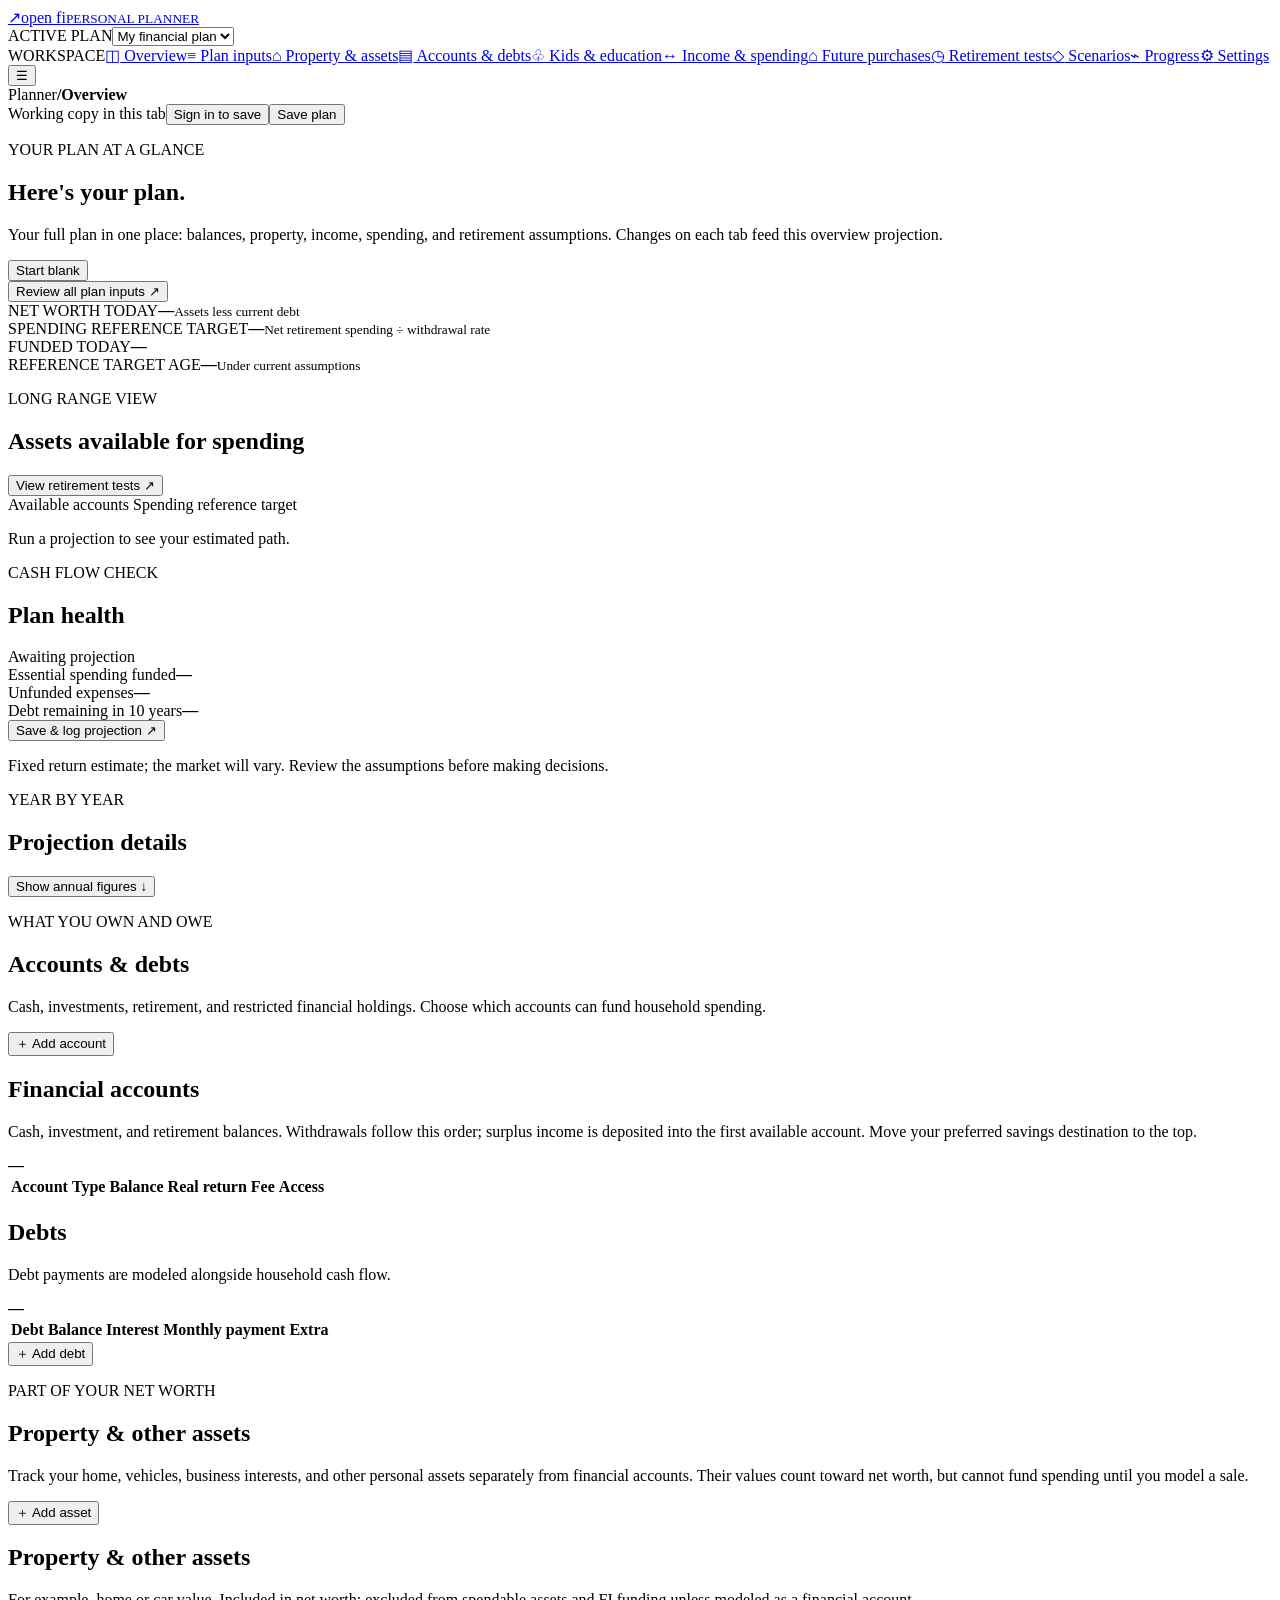
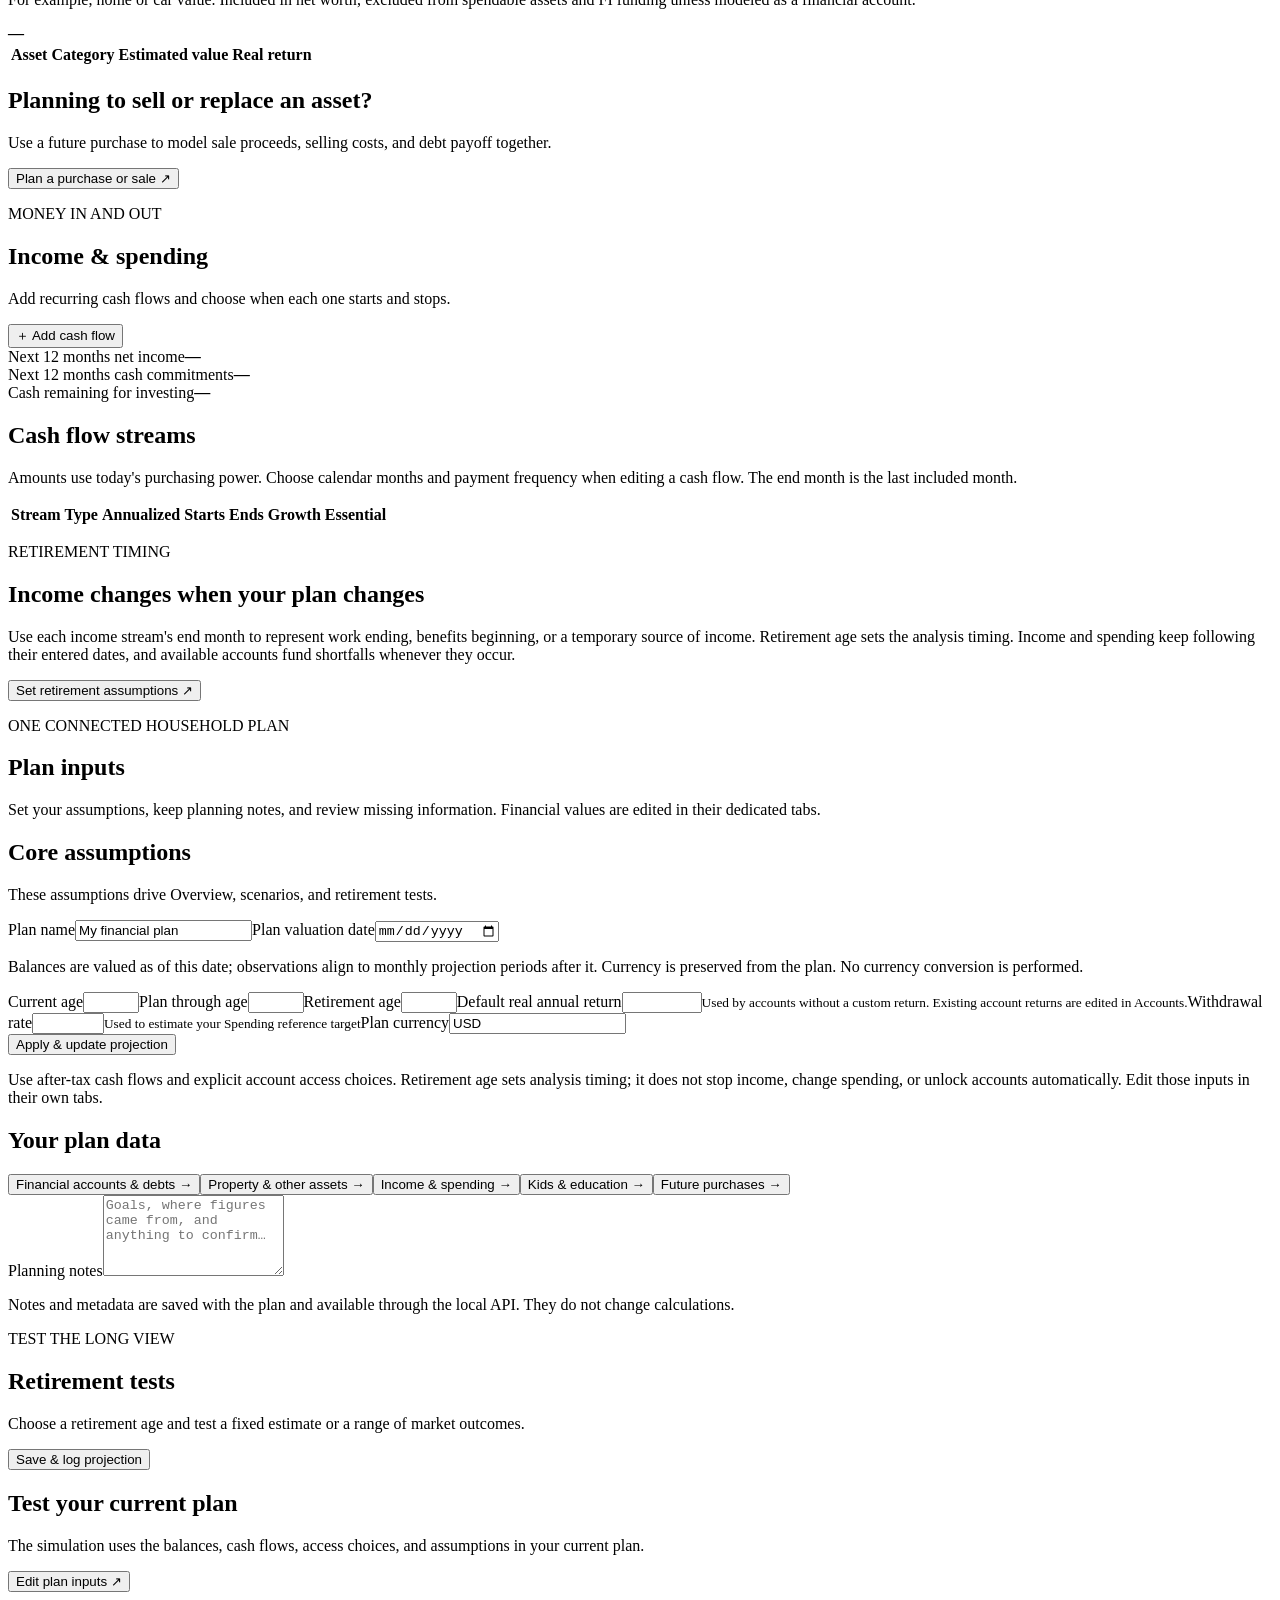
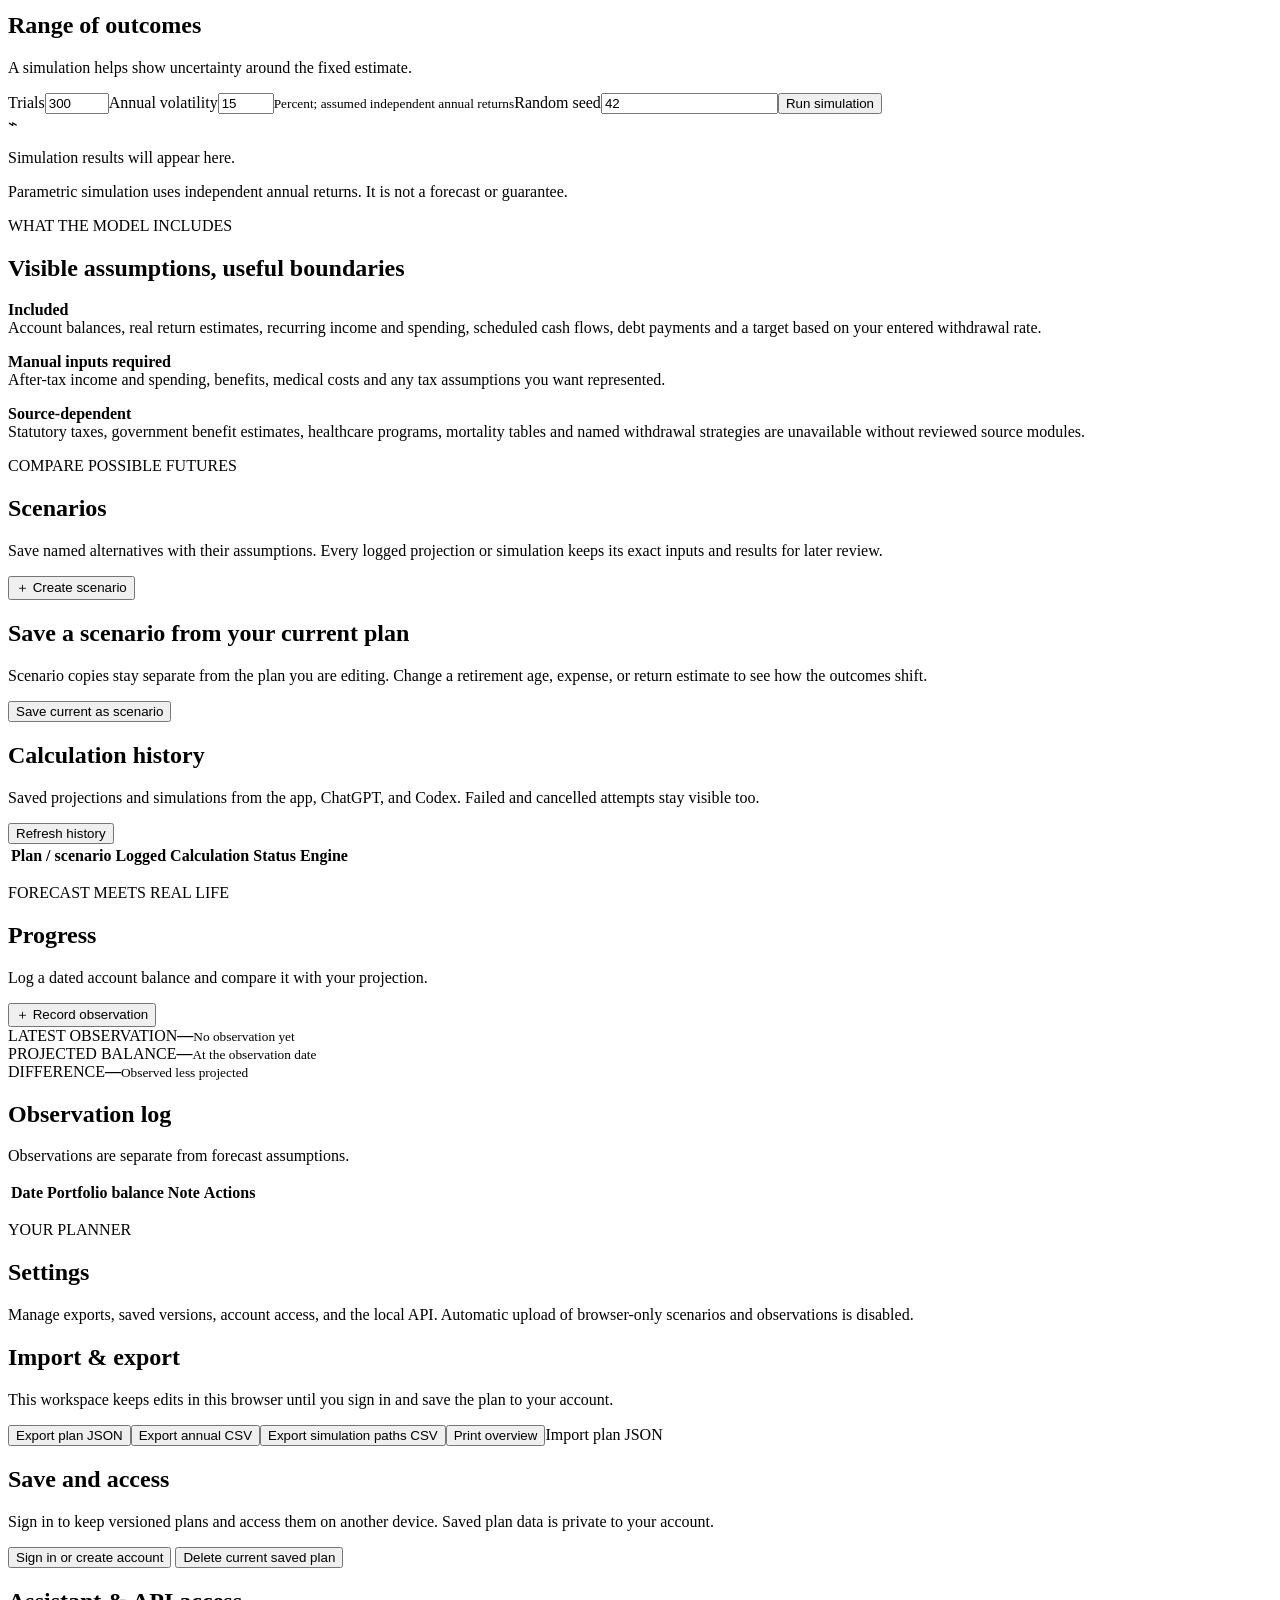
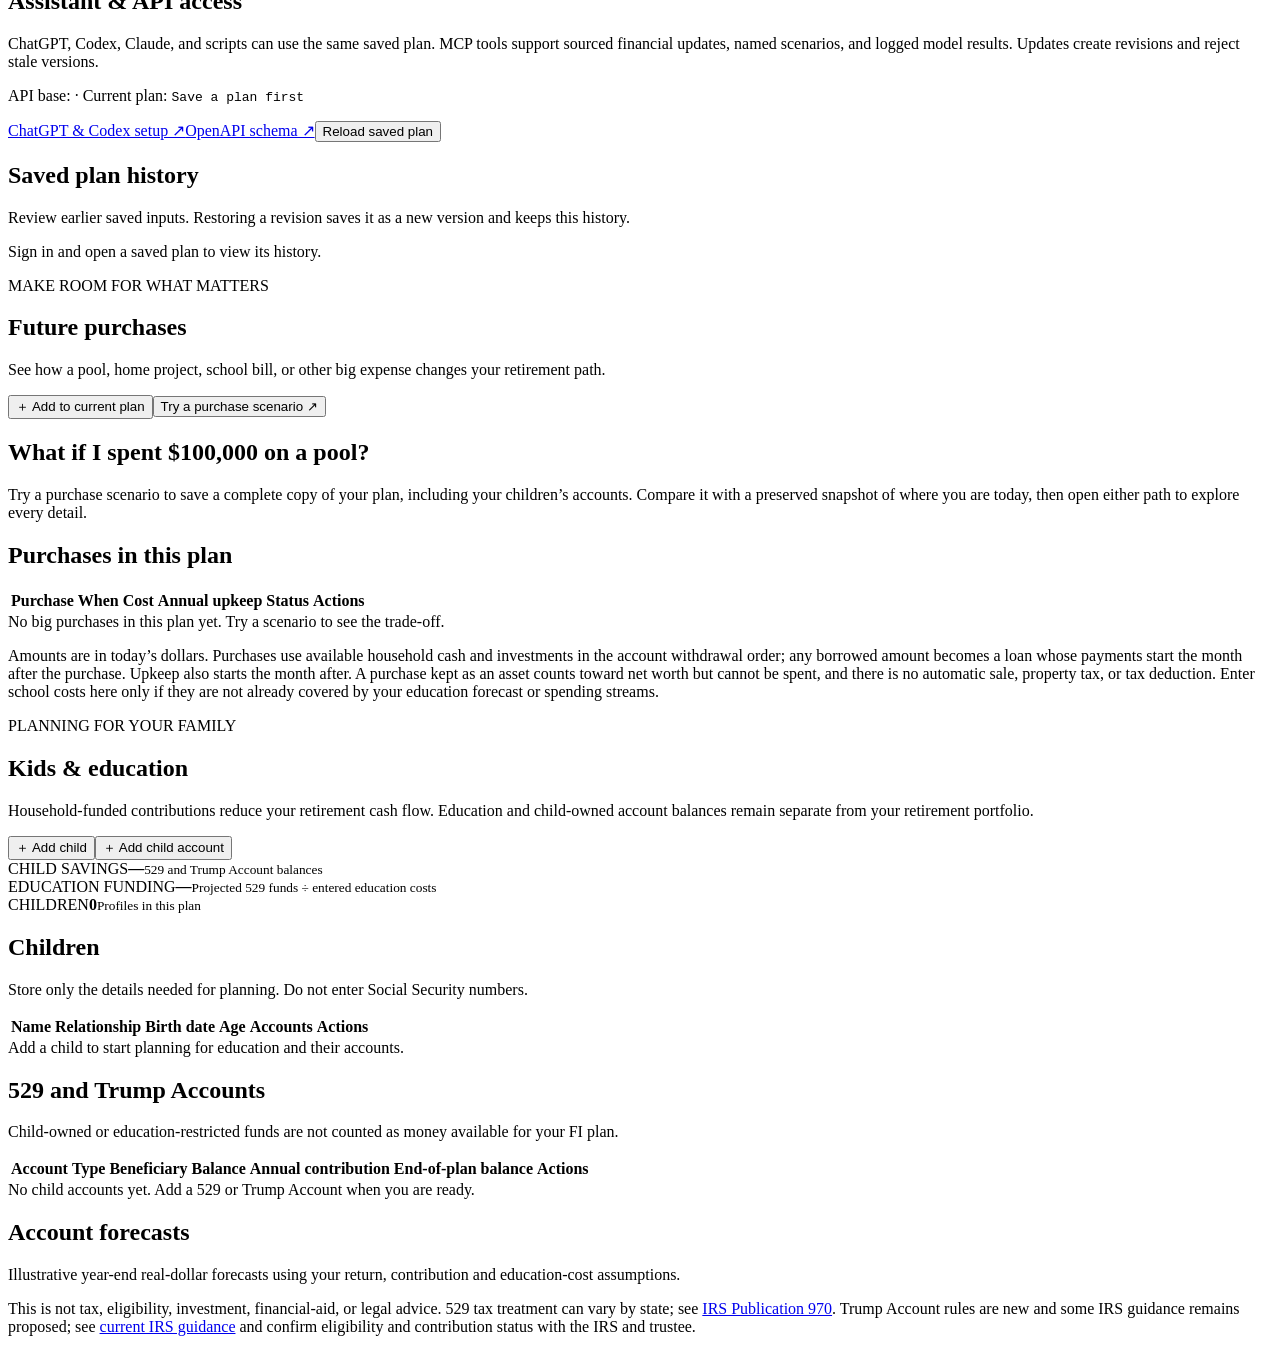
==== web/index.html @ 8365efab "Merge pull request #7 from joekleinsorge/port/web-modules Split the minified app.js into readable to" ====
<!doctype html>
<html lang="en"><head><meta charset="utf-8"><meta name="viewport" content="width=device-width,initial-scale=1"><meta name="theme-color" content="#f4f5f1"><title>Open FI · Planner</title><link rel="stylesheet" href="/style.css"><script src="/plan-inputs.js" defer></script><script src="/runs.js" defer></script><script src="/core.js" defer></script><script src="/overview.js" defer></script><script src="/records.js" defer></script><script src="/assumptions.js" defer></script><script src="/projection.js" defer></script><script src="/scenarios.js" defer></script><script src="/observations.js" defer></script><script src="/session.js" defer></script><script src="/main.js" defer></script><script src="/children.js" defer></script><script src="/purchases.js" defer></script><script src="/planning.js" defer></script><script src="/completion.js" defer></script></head>
<body>
<aside class="sidebar" id="sidebar"><a class="brand" href="#overview"><span class="brand-mark">↗</span><span>open fi<small>PERSONAL PLANNER</small></span></a><div class="plan-switch"><span>ACTIVE PLAN</span><select id="saved-plans" aria-label="Saved plans"><option value="">My financial plan</option></select></div><nav aria-label="Planner sections"><span class="nav-label">WORKSPACE</span><a class="nav-item active" href="#overview" data-view="overview"><span>◫</span> Overview</a><a class="nav-item" href="#inputs" data-view="inputs"><span>≡</span> Plan inputs</a><a class="nav-item" href="#assets" data-view="assets"><span>⌂</span> Property &amp; assets</a><a class="nav-item" href="#accounts" data-view="accounts"><span>▤</span> Accounts &amp; debts</a><a class="nav-item" href="#children" data-view="children"><span>♧</span> Kids &amp; education</a><a class="nav-item" href="#cashflow" data-view="cashflow"><span>↔</span> Income &amp; spending</a><a class="nav-item" href="#purchases" data-view="purchases"><span>⌂</span> Future purchases</a><a class="nav-item" href="#retirement" data-view="retirement"><span>◷</span> Retirement tests</a><a class="nav-item" href="#scenarios" data-view="scenarios"><span>◇</span> Scenarios</a><a class="nav-item" href="#progress" data-view="progress"><span>⌁</span> Progress</a><a class="nav-item" href="#settings" data-view="settings"><span>⚙</span> Settings</a></nav></aside>
<div class="app-shell"><header class="topbar"><button class="menu-button" id="menu-toggle" aria-label="Open navigation">☰</button><div class="crumb"><span>Planner</span><b>/</b><strong id="view-title">Overview</strong></div><div class="top-actions"><span class="save-state" id="save-state">Working copy in this tab</span><button class="button secondary" id="account-button">Sign in to save</button><button class="button primary" id="save-plan">Save plan</button></div></header>
<main><div id="notice" class="notice" role="status" aria-live="polite" hidden></div>
<section class="view active" id="view-overview"><div class="page-head"><div><p class="eyebrow">YOUR PLAN AT A GLANCE</p><h1 id="greeting">Here's your plan.</h1><p class="lede">Your full plan in one place: balances, property, income, spending, and retirement assumptions. Changes on each tab feed this overview projection.</p></div><button class="button secondary" id="blank-plan">Start blank</button></div><div class="plan-overview-links"><button class="button secondary" data-jump="inputs">Review all plan inputs ↗</button><span id="input-review-count"></span></div><div class="kpi-grid"><article class="kpi"><span>NET WORTH TODAY</span><strong id="net-worth">—</strong><small id="net-worth-note">Assets less current debt</small></article><article class="kpi"><span>SPENDING REFERENCE TARGET</span><strong id="fi-target">—</strong><small>Net retirement spending ÷ withdrawal rate</small></article><article class="kpi"><span>FUNDED TODAY</span><strong id="funded-progress">—</strong><div class="progress-track" role="progressbar" aria-label="Progress toward Spending reference target using accounts available for spending" aria-valuemin="0" aria-valuemax="100" aria-valuenow="0"><i id="funded-bar"></i></div></article><article class="kpi accent"><span>REFERENCE TARGET AGE</span><strong id="fi-age">—</strong><small id="fi-age-note">Under current assumptions</small></article></div><div class="content-grid"><article class="panel projection-panel"><div class="panel-head"><div><p class="eyebrow">LONG RANGE VIEW</p><h2>Assets available for spending</h2></div><button class="link-button" data-jump="retirement">View retirement tests ↗</button></div><div id="chart" class="chart" role="img" aria-label="Available financial assets and financial independence target"></div><div class="legend"><span><i></i> Available accounts</span><span><i class="dash"></i> Spending reference target</span></div><p class="small-note" id="projection-note">Run a projection to see your estimated path.</p></article><article class="panel health-panel"><div class="panel-head"><div><p class="eyebrow">CASH FLOW CHECK</p><h2>Plan health</h2></div><span class="status-pill" id="health-status">Awaiting projection</span></div><div class="health-line"><span>Essential spending funded</span><strong id="essential-health">—</strong></div><div class="health-line"><span>Unfunded expenses</span><strong id="unfunded-health">—</strong></div><div class="health-line"><span>Debt remaining in 10 years</span><strong id="debt-health">—</strong></div><button class="button primary full" id="run-projection">Save &amp; log projection <span>↗</span></button><p class="small-note">Fixed return estimate; the market will vary. Review the assumptions before making decisions.</p></article></div><article class="panel annual-panel"><div class="panel-head"><div><p class="eyebrow">YEAR BY YEAR</p><h2>Projection details</h2></div><button class="link-button" id="table-toggle" aria-expanded="false">Show annual figures ↓</button></div><div class="table-scroll" id="annual-wrap" hidden><table><thead><tr><th>Year</th><th>Age</th><th>Available assets</th><th>Net worth</th><th>Debt</th><th>Purchases</th><th>Kids’ funding</th><th>Unfunded</th></tr></thead><tbody id="annual-table"></tbody></table></div></article></section>
<section class="view" id="view-accounts"><div class="page-head"><div><p class="eyebrow">WHAT YOU OWN AND OWE</p><h1>Accounts &amp; debts</h1><p class="lede">Cash, investments, retirement, and restricted financial holdings. Choose which accounts can fund household spending.</p></div><button class="button primary" data-add="account">＋ Add account</button></div><article class="panel"><div class="panel-head"><div><h2>Financial accounts</h2><p class="small-note">Cash, investment, and retirement balances. Withdrawals follow this order; surplus income is deposited into the first available account. Move your preferred savings destination to the top.</p></div><strong class="section-total" id="accounts-total">—</strong></div><div class="table-scroll"><table><thead><tr><th>Account</th><th>Type</th><th>Balance</th><th>Real return</th><th>Fee</th><th>Access</th><th></th></tr></thead><tbody id="accounts-table"></tbody></table><div class="empty-state" id="accounts-empty" hidden>No accounts yet. Add an account to build your projection.</div></div></article><article class="panel"><div class="panel-head"><div><h2>Debts</h2><p class="small-note">Debt payments are modeled alongside household cash flow.</p></div><strong class="section-total" id="debts-total">—</strong></div><div class="table-scroll"><table><thead><tr><th>Debt</th><th>Balance</th><th>Interest</th><th>Monthly payment</th><th>Extra</th><th></th></tr></thead><tbody id="debts-table"></tbody></table><div class="empty-state" id="debts-empty" hidden>No debts recorded.</div></div><button class="button secondary" data-add="debt">＋ Add debt</button></article></section><section class="view" id="view-assets"><div class="page-head"><div><p class="eyebrow">PART OF YOUR NET WORTH</p><h1>Property &amp; other assets</h1><p class="lede">Track your home, vehicles, business interests, and other personal assets separately from financial accounts. Their values count toward net worth, but cannot fund spending until you model a sale.</p></div><button class="button primary" data-add="asset">＋ Add asset</button></div><article class="panel"><div class="panel-head"><div><h2>Property &amp; other assets</h2><p class="small-note">For example, home or car value. Included in net worth; excluded from spendable assets and FI funding unless modeled as a financial account.</p></div><strong class="section-total" id="assets-total">—</strong></div><div class="table-scroll"><table><thead><tr><th>Asset</th><th>Category</th><th>Estimated value</th><th>Real return</th><th></th></tr></thead><tbody id="assets-table"></tbody></table><div class="empty-state" id="assets-empty" hidden>No property or other assets recorded.</div></div></article><article class="panel callout"><div><h2>Planning to sell or replace an asset?</h2><p>Use a future purchase to model sale proceeds, selling costs, and debt payoff together.</p></div><button class="button secondary" data-jump="purchases">Plan a purchase or sale ↗</button></article></section>
<section class="view" id="view-cashflow"><div class="page-head"><div><p class="eyebrow">MONEY IN AND OUT</p><h1>Income &amp; spending</h1><p class="lede">Add recurring cash flows and choose when each one starts and stops.</p></div><button class="button primary" data-add="stream">＋ Add cash flow</button></div><div class="summary-strip"><div><span>Next 12 months net income</span><strong id="income-total">—</strong></div><div><span>Next 12 months cash commitments</span><strong id="spending-total">—</strong></div><div><span>Cash remaining for investing</span><strong id="surplus-total">—</strong></div></div><article class="panel"><div class="panel-head"><div><h2>Cash flow streams</h2><p class="small-note">Amounts use today's purchasing power. Choose calendar months and payment frequency when editing a cash flow. The end month is the last included month.</p></div></div><div class="table-scroll"><table><thead><tr><th>Stream</th><th>Type</th><th>Annualized</th><th>Starts</th><th>Ends</th><th>Growth</th><th>Essential</th><th></th></tr></thead><tbody id="streams-table"></tbody></table><div class="empty-state" id="streams-empty" hidden>No cash flows yet. Add income and expenses.</div></div></article><article class="panel callout"><div><p class="eyebrow">RETIREMENT TIMING</p><h2>Income changes when your plan changes</h2><p>Use each income stream's end month to represent work ending, benefits beginning, or a temporary source of income. Retirement age sets the analysis timing. Income and spending keep following their entered dates, and available accounts fund shortfalls whenever they occur.</p></div><button class="button secondary" data-jump="inputs">Set retirement assumptions ↗</button></article></section>
<section class="view" id="view-inputs"><div class="page-head"><div><p class="eyebrow">ONE CONNECTED HOUSEHOLD PLAN</p><h1>Plan inputs</h1><p class="lede">Set your assumptions, keep planning notes, and review missing information. Financial values are edited in their dedicated tabs.</p></div></div><div class="content-grid"><article class="panel"><div class="panel-head"><div><h2>Core assumptions</h2><p class="small-note">These assumptions drive Overview, scenarios, and retirement tests.</p></div></div><label class="wide-label">Plan name<input id="plan-name" maxlength="120" value="My financial plan"></label><label class="wide-label">Plan valuation date<input id="valuation-date" type="date" required></label><p class="small-note">Balances are valued as of this date; observations align to monthly projection periods after it. Currency is preserved from the plan. No currency conversion is performed.</p><form id="assumptions-form" class="form-grid"><label>Current age<input name="age" type="number" min="0" max="150" required></label><label>Plan through age<input name="end_age" type="number" min="1" max="300" required></label><label>Retirement age<input name="retirement_age" type="number" min="0" max="300" required></label><label>Default real annual return<input name="return_rate" type="number" step="0.1" min="-99" max="1000" required><small>Used by accounts without a custom return. Existing account returns are edited in Accounts.</small></label><label>Withdrawal rate<input name="withdrawal_rate" type="number" step="0.1" min="0.1" max="100" required><small>Used to estimate your Spending reference target</small></label><label>Plan currency<input id="currency-display" type="text" value="USD" readonly aria-label="Plan currency"></label><div class="form-actions"><button class="button secondary" type="submit">Apply &amp; update projection</button></div></form><p class="method-note">Use after-tax cash flows and explicit account access choices. Retirement age sets analysis timing; it does not stop income, change spending, or unlock accounts automatically. Edit those inputs in their own tabs.</p></article><article class="panel"><h2>Your plan data</h2><div class="input-links"><button data-jump="accounts">Financial accounts &amp; debts <span>→</span></button><button data-jump="assets">Property &amp; other assets <span>→</span></button><button data-jump="cashflow">Income &amp; spending <span>→</span></button><button data-jump="children">Kids &amp; education <span>→</span></button><button data-jump="purchases">Future purchases <span>→</span></button></div><label class="wide-label">Planning notes<textarea id="plan-notes" rows="5" maxlength="10000" placeholder="Goals, where figures came from, and anything to confirm…"></textarea></label><p class="small-note">Notes and metadata are saved with the plan and available through the local API. They do not change calculations.</p></article></div><article class="panel" id="input-review-panel" hidden><div class="panel-head"><div><h2>Information to review</h2><p class="small-note">Record what is known and what still needs confirming. Documenting an answer does not automatically change a modeled value; edit the linked input too.</p></div></div><div id="input-review-list"></div><details id="import-cautions"><summary>How the imported figures were modeled</summary><ul id="import-cautions-list"></ul></details></article></section>
<section class="view" id="view-retirement"><div class="page-head"><div><p class="eyebrow">TEST THE LONG VIEW</p><h1>Retirement tests</h1><p class="lede">Choose a retirement age and test a fixed estimate or a range of market outcomes.</p></div><button class="button primary" id="run-retirement">Save &amp; log projection</button></div><div class="content-grid retirement-grid"><article class="panel callout"><div><h2>Test your current plan</h2><p>The simulation uses the balances, cash flows, access choices, and assumptions in your current plan.</p><button class="button secondary" data-jump="inputs">Edit plan inputs ↗</button></div></article><article class="panel"><div class="panel-head"><div><h2>Range of outcomes</h2><p class="small-note">A simulation helps show uncertainty around the fixed estimate.</p></div></div><div class="form-grid sim-form"><label>Trials<input id="trials" type="number" min="1" max="2000" value="300"></label><label>Annual volatility<input id="volatility" type="number" min="0" max="100" step="1" value="15"><small>Percent; assumed independent annual returns</small></label><label>Random seed<input id="seed" type="number" value="42"></label><button class="button secondary" id="run-simulation">Run simulation</button></div><div id="simulation-result" class="simulation-result"><span class="quiet-icon">⌁</span><p>Simulation results will appear here.</p></div><p class="method-note">Parametric simulation uses independent annual returns. It is not a forecast or guarantee.</p></article></div><article class="panel"><div class="panel-head"><div><p class="eyebrow">WHAT THE MODEL INCLUDES</p><h2>Visible assumptions, useful boundaries</h2></div></div><div class="boundary-grid"><p><strong>Included</strong><br>Account balances, real return estimates, recurring income and spending, scheduled cash flows, debt payments and a target based on your entered withdrawal rate.</p><p><strong>Manual inputs required</strong><br>After-tax income and spending, benefits, medical costs and any tax assumptions you want represented.</p><p><strong>Source-dependent</strong><br>Statutory taxes, government benefit estimates, healthcare programs, mortality tables and named withdrawal strategies are unavailable without reviewed source modules.</p></div></article></section>
<section class="view" id="view-scenarios"><div class="page-head"><div><p class="eyebrow">COMPARE POSSIBLE FUTURES</p><h1>Scenarios</h1><p class="lede">Save named alternatives with their assumptions. Every logged projection or simulation keeps its exact inputs and results for later review.</p></div><button class="button primary" id="new-scenario">＋ Create scenario</button></div><div class="scenario-grid" id="scenario-list"></div><article class="panel comparison-panel" id="comparison-panel" hidden><div class="panel-head"><div><p class="eyebrow">SIDE BY SIDE</p><h2>Scenario comparison</h2></div><button class="link-button" id="clear-comparison">Clear comparison</button></div><div class="comparison-chart" id="comparison-chart"></div><div class="comparison-cards" id="comparison-cards"></div></article><article class="panel callout"><div><h2>Save a scenario from your current plan</h2><p>Scenario copies stay separate from the plan you are editing. Change a retirement age, expense, or return estimate to see how the outcomes shift.</p></div><button class="button secondary" id="save-scenario">Save current as scenario</button></article><article class="panel"><div class="panel-head"><div><h2>Calculation history</h2><p class="small-note">Saved projections and simulations from the app, ChatGPT, and Codex. Failed and cancelled attempts stay visible too.</p></div><button class="button secondary" id="refresh-runs">Refresh history</button></div><div class="table-scroll"><table><thead><tr><th>Plan / scenario</th><th>Logged</th><th>Calculation</th><th>Status</th><th>Engine</th><th></th></tr></thead><tbody id="runs-table"></tbody></table><div class="empty-state" id="runs-empty"></div></div><button class="button secondary" id="older-runs" hidden>Load older runs</button></article><article class="panel" id="run-detail" hidden></article></section>
<section class="view" id="view-progress"><div class="page-head"><div><p class="eyebrow">FORECAST MEETS REAL LIFE</p><h1>Progress</h1><p class="lede">Log a dated account balance and compare it with your projection.</p></div><button class="button primary" id="add-observation">＋ Record observation</button></div><div class="kpi-grid progress-kpis"><article class="kpi"><span>LATEST OBSERVATION</span><strong id="latest-balance">—</strong><small id="latest-date">No observation yet</small></article><article class="kpi"><span>PROJECTED BALANCE</span><strong id="observed-projection">—</strong><small>At the observation date</small></article><article class="kpi"><span>DIFFERENCE</span><strong id="observed-difference">—</strong><small>Observed less projected</small></article></div><article class="panel"><div class="panel-head"><div><h2>Observation log</h2><p class="small-note">Observations are separate from forecast assumptions.</p></div></div><div class="table-scroll"><table><thead><tr><th>Date</th><th>Portfolio balance</th><th>Note</th><th>Actions</th></tr></thead><tbody id="observations-table"></tbody></table><div class="empty-state" id="observations-empty" hidden>Record a balance to begin tracking progress.</div></div></article></section>
<section class="view" id="view-settings"><div class="page-head"><div><p class="eyebrow">YOUR PLANNER</p><h1>Settings</h1><p class="lede">Manage exports, saved versions, account access, and the local API. Automatic upload of browser-only scenarios and observations is disabled.</p></div></div><div class="settings-grid"><article class="panel"><h2>Import &amp; export</h2><p class="small-note">This workspace keeps edits in this browser until you sign in and save the plan to your account.</p><div class="button-row export-actions"><button class="button secondary" id="export-json">Export plan JSON</button><button class="button secondary" id="export-annual">Export annual CSV</button><button class="button secondary" id="export-simulation">Export simulation paths CSV</button><button class="button secondary" id="print-overview">Print overview</button><label class="button secondary file-button">Import plan JSON<input id="import-json" type="file" accept="application/json,.json" hidden></label></div></article><article class="panel"><h2>Save and access</h2><p class="small-note">Sign in to keep versioned plans and access them on another device. Saved plan data is private to your account.</p><button class="button primary" id="settings-auth">Sign in or create account</button> <button class="button secondary danger-text" id="delete-plan">Delete current saved plan</button><div class="saved-plans-list" id="saved-plan-list"></div></article></div><article class="panel api-panel"><h2>Assistant &amp; API access</h2><p class="small-note">ChatGPT, Codex, Claude, and scripts can use the same saved plan. MCP tools support sourced financial updates, named scenarios, and logged model results. Updates create revisions and reject stale versions.</p><p class="small-note">API base: <code id="api-base"></code> · Current plan: <code id="api-plan-id">Save a plan first</code></p><p class="small-note" id="api-sync-state"></p><div class="button-row"><a class="button secondary" href="/assistant-guide.html" target="_blank" rel="noopener">ChatGPT &amp; Codex setup ↗</a><a class="button secondary" href="/openapi.json" target="_blank" rel="noopener">OpenAPI schema ↗</a><button class="button secondary" id="reload-plan">Reload saved plan</button></div></article><article class="panel revision-panel"><div class="panel-head"><div><h2>Saved plan history</h2><p class="small-note">Review earlier saved inputs. Restoring a revision saves it as a new version and keeps this history.</p></div></div><div class="revision-list" id="revision-list"><p class="small-note">Sign in and open a saved plan to view its history.</p></div></article></section>
<section class="view" id="view-purchases"><div class="page-head"><div><p class="eyebrow">MAKE ROOM FOR WHAT MATTERS</p><h1>Future purchases</h1><p class="lede">See how a pool, home project, school bill, or other big expense changes your retirement path.</p></div><div class="button-row"><button class="button secondary" id="add-purchase">＋ Add to current plan</button><button class="button primary" id="fork-purchase">Try a purchase scenario ↗</button></div></div><article class="panel callout"><div><h2>What if I spent $100,000 on a pool?</h2><p>Try a purchase scenario to save a complete copy of your plan, including your children’s accounts. Compare it with a preserved snapshot of where you are today, then open either path to explore every detail.</p></div></article><article class="panel"><div class="panel-head"><div><h2>Purchases in this plan</h2><p class="small-note" id="purchase-baseline"></p></div></div><div class="table-scroll"><table><thead><tr><th>Purchase</th><th>When</th><th>Cost</th><th>Annual upkeep</th><th>Status</th><th>Actions</th></tr></thead><tbody id="purchase-table"></tbody></table><div class="empty-state" id="purchase-empty">No big purchases in this plan yet. Try a scenario to see the trade-off.</div></div><p class="method-note">Amounts are in today’s dollars. Purchases use available household cash and investments in the account withdrawal order; any borrowed amount becomes a loan whose payments start the month after the purchase. Upkeep also starts the month after. A purchase kept as an asset counts toward net worth but cannot be spent, and there is no automatic sale, property tax, or tax deduction. Enter school costs here only if they are not already covered by your education forecast or spending streams.</p></article><article class="panel" id="purchase-impact" hidden aria-live="polite"></article></section>
<section class="view" id="view-children"><div class="page-head"><div><p class="eyebrow">PLANNING FOR YOUR FAMILY</p><h1>Kids &amp; education</h1><p class="lede">Household-funded contributions reduce your retirement cash flow. Education and child-owned account balances remain separate from your retirement portfolio.</p></div><div class="button-row"><button class="button secondary" id="add-child">＋ Add child</button><button class="button primary" id="add-child-account">＋ Add child account</button></div></div><div class="kpi-grid child-kpis"><article class="kpi"><span>CHILD SAVINGS</span><strong id="child-total">—</strong><small>529 and Trump Account balances</small></article><article class="kpi"><span>EDUCATION FUNDING</span><strong id="education-funded">—</strong><small>Projected 529 funds ÷ entered education costs</small></article><article class="kpi"><span>CHILDREN</span><strong id="child-count">0</strong><small>Profiles in this plan</small></article></div><article class="panel"><div class="panel-head"><div><h2>Children</h2><p class="small-note">Store only the details needed for planning. Do not enter Social Security numbers.</p></div></div><div class="table-scroll"><table><thead><tr><th>Name</th><th>Relationship</th><th>Birth date</th><th>Age</th><th>Accounts</th><th>Actions</th></tr></thead><tbody id="children-table"></tbody></table><div class="empty-state" id="children-empty">Add a child to start planning for education and their accounts.</div></div></article><article class="panel"><div class="panel-head"><div><h2>529 and Trump Accounts</h2><p class="small-note">Child-owned or education-restricted funds are not counted as money available for your FI plan.</p></div></div><div class="table-scroll"><table><thead><tr><th>Account</th><th>Type</th><th>Beneficiary</th><th>Balance</th><th>Annual contribution</th><th>End-of-plan balance</th><th>Actions</th></tr></thead><tbody id="child-accounts-table"></tbody></table><div class="empty-state" id="child-accounts-empty">No child accounts yet. Add a 529 or Trump Account when you are ready.</div></div></article><article class="panel child-projection-panel"><div class="panel-head"><div><h2>Account forecasts</h2><p class="small-note">Illustrative year-end real-dollar forecasts using your return, contribution and education-cost assumptions.</p></div></div><div id="child-projections"></div><p class="method-note">This is not tax, eligibility, investment, financial-aid, or legal advice. 529 tax treatment can vary by state; see <a href="https://www.irs.gov/publications/p970" target="_blank" rel="noopener noreferrer">IRS Publication 970</a>. Trump Account rules are new and some IRS guidance remains proposed; see <a href="https://www.irs.gov/newsroom/working-families-tax-cuts" target="_blank" rel="noopener noreferrer">current IRS guidance</a> and confirm eligibility and contribution status with the IRS and trustee.</p></article></section>
</main></div>
<dialog id="purchase-dialog"><form id="purchase-form"><div class="dialog-head"><div><p class="eyebrow">EXPLORE A FUTURE CHOICE</p><h2 id="purchase-dialog-title">Try a purchase scenario</h2></div><button type="button" class="icon-button" id="purchase-close" aria-label="Close">×</button></div><div class="form-grid"><label>Purchase name<input id="purchase-name" maxlength="120" placeholder="Pool" required></label><label>Total cost in today’s dollars<input id="purchase-amount" type="number" min="0" step="0.01" placeholder="100000" required></label><label>Purchase month<input id="purchase-month" type="month" required><small id="purchase-timing"></small></label><label>Annual upkeep or recurring cost<input id="purchase-upkeep" type="number" min="0" step="0.01" value="0" required><small>Spread monthly from the month after the purchase.</small></label><label>Upkeep lasts (years)<input id="purchase-upkeep-years" type="number" min="1" max="150" step="1" placeholder="Ongoing"><small>Leave blank for ongoing costs such as pool maintenance; enter 4 for four years of tuition. Only ongoing upkeep raises your Spending reference target.</small></label><label class="check-label"><input id="purchase-enabled" type="checkbox" checked>Include this purchase</label><label id="purchase-scenario-label">Scenario name<input id="purchase-scenario-name" maxlength="100" placeholder="Pool in two years"></label><details class="purchase-advanced" id="purchase-advanced"><summary>Financing, selling a current home, and keeping it as an asset</summary><div class="form-grid"><label>Amount borrowed<input id="purchase-loan" type="number" min="0" step="0.01" value="0"><small>Cash due at purchase is the cost minus this loan.</small></label><label>Loan interest rate (%)<input id="purchase-loan-rate" type="number" min="0" max="100" step="0.01" value="6"></label><label>Loan term (years)<input id="purchase-loan-years" type="number" min="1" max="150" step="1" value="30"></label><label>Sell an existing asset<select id="purchase-sell"><option value="">Nothing</option></select><small>For example, sell your current home when moving. Proceeds arrive in the purchase month.</small></label><label>Selling costs (%)<input id="purchase-sell-cost" type="number" min="0" max="50" step="0.1" value="6"></label><label>Pay off a debt from the sale<select id="purchase-payoff"><option value="">None</option></select><small>Paid from sale proceeds only; any remainder stays on its schedule.</small></label><label class="check-label"><input id="purchase-asset" type="checkbox">Keep its value as an asset (home or property)</label><label>Asset value growth (% a year, after inflation)<input id="purchase-asset-return" type="number" min="-99" max="1000" step="0.1" value="0"><small>Counts toward net worth but is not available for spending.</small></label></div></details></div><div class="purchase-preview muted" id="purchase-preview" aria-live="polite"></div><p class="small-note" id="purchase-mode-note"></p><div class="dialog-actions"><button class="button secondary" type="button" id="purchase-cancel">Cancel</button><button class="button primary" type="submit" id="purchase-submit">Save scenario &amp; compare</button></div></form></dialog>
<dialog id="child-dialog"><form id="child-form" method="dialog"><div class="dialog-head"><div><p class="eyebrow">HOUSEHOLD PROFILE</p><h2 id="child-dialog-title">Add child</h2></div><button type="button" class="icon-button" data-dialog-close="child-dialog" aria-label="Close">×</button></div><div class="form-grid"><label>Name<input id="child-name" maxlength="100" required></label><label>Relationship<select id="child-relationship"><option>Child</option><option>Stepchild</option><option>Ward</option><option>Other dependent</option></select></label><label>Birth date<input id="child-birth-date" type="date" required></label></div><p class="small-note">Birth date is used to estimate age and account timing. No Social Security number is collected or needed here.</p><div class="dialog-actions"><button type="button" class="button secondary" data-dialog-close="child-dialog">Cancel</button><button class="button primary" type="submit">Save child</button></div></form></dialog>
<dialog id="child-account-dialog"><form id="child-account-form" method="dialog"><div class="dialog-head"><div><p class="eyebrow">CHILD SAVINGS</p><h2 id="child-account-dialog-title">Add child account</h2></div><button type="button" class="icon-button" data-dialog-close="child-account-dialog" aria-label="Close">×</button></div><div class="form-grid"><label>Account name<input id="child-account-name" maxlength="100" required></label><label>Type<select id="child-account-type"><option value="529">529 education account</option><option value="trump">Trump Account</option></select></label><label>Child beneficiary<select id="child-account-beneficiary" required></select></label><label>Adult owner / responsible party<input id="child-account-adult" maxlength="100"></label><label class="trump-field" hidden>Employer contributor group label<input id="child-employer-label" maxlength="100"><small>Use the same label for this contributor across all Trump Accounts so the $2,500 cap can be checked.</small></label><label>Current balance<input id="child-account-balance" type="number" min="0" step="0.01" value="0" required></label><label>Assumed real annual return (%)<input id="child-account-return" type="number" min="-99" max="1000" step="0.1" value="4" required></label><label>Annual account fee (%)<input id="child-account-fee" type="number" min="0" max="99" step="0.01" value="0" required><small>Include plan and investment expenses where known.</small></label><label>Annual contribution<input id="child-account-contribution" type="number" min="0" step="0.01" value="0" required></label><label>Contribution funding<select id="child-contribution-source"><option value="household">Household cash flow</option><option value="external">Outside household / already budgeted</option></select></label><label class="field-529 check-label"><input id="child-cover-shortfall" type="checkbox">Cover unmet education costs from household</label><label>Contribution start year<input id="child-account-start" type="number" min="2026" max="2126" value="2026" required></label><label>Contribution end year<input id="child-account-end" type="number" min="2026" max="2126" value="2030" required></label><label class="field-529">Annual education cost funded from 529<input id="child-education-cost" type="number" min="0" step="0.01" value="0" required></label><label class="field-529">Education begins at age<input id="child-education-age" type="number" min="0" max="100" value="18" required></label><label class="field-529">Years of education costs<input id="child-education-years" type="number" min="0" max="30" value="4" required></label><label class="trump-field" hidden>Annual employer contribution (counts toward $5,000 limit)<input id="child-employer-contribution" type="number" min="0" max="2500" step="0.01" value="0" required></label><label class="trump-field" hidden>One-time pilot contribution assumed<select id="child-pilot"><option value="0">None</option><option value="1000">$1,000 expected or confirmed</option></select></label><label class="trump-field" hidden>Pilot contribution year<input id="child-pilot-year" type="number" min="2026" max="2028" value="2026" required></label></div><p id="child-account-guidance" class="method-note">529s are modeled for education funding only. Federal tax-free treatment requires qualified use; state tax treatment varies.</p><div class="dialog-actions"><button type="button" class="button secondary" data-dialog-close="child-account-dialog">Cancel</button><button class="button primary" type="submit">Save account</button></div></form></dialog>
<dialog id="record-dialog"><form id="record-form" method="dialog"><div class="dialog-head"><div><p class="eyebrow" id="dialog-eyebrow">EDIT PLAN</p><h2 id="dialog-title">Add record</h2></div><button type="button" class="icon-button" id="dialog-close" aria-label="Close">×</button></div><div id="dialog-fields" class="form-grid"></div><div class="dialog-actions"><button class="button secondary" type="button" id="record-cancel">Cancel</button><button class="button primary" type="submit">Apply &amp; update projection</button></div></form></dialog>
<dialog id="auth-dialog"><form id="auth-form" method="dialog"><div class="dialog-head"><div><p class="eyebrow">LOCAL ACCOUNT</p><h2>Save your plan</h2></div><button type="button" class="icon-button" id="auth-close" aria-label="Close">×</button></div><p class="small-note">Sign in to save a versioned copy and return to it later.</p><label class="wide-label">Email<input id="email" type="email" autocomplete="email" required></label><label class="wide-label">Password<input id="password" type="password" autocomplete="current-password" minlength="12" required></label><p id="auth-error" role="alert"></p><div class="dialog-actions"><button class="button secondary" type="button" id="register">Create account</button><button class="button primary" type="submit">Sign in</button></div><p class="small-note">New passwords need at least 12 characters.</p></form></dialog>
<dialog id="observation-dialog"><form id="observation-form" method="dialog"><div class="dialog-head"><div><p class="eyebrow">PROGRESS LOG</p><h2>Record observation</h2></div><button type="button" class="icon-button" data-close="observation-dialog" aria-label="Close">×</button></div><label class="wide-label">Date<input id="observation-date" type="date" required></label><label class="wide-label">Portfolio balance<input id="observation-balance" type="number" min="0" step="0.01" required></label><label class="wide-label">Note (optional)<input id="observation-note" maxlength="240"></label><div class="dialog-actions"><button class="button secondary" type="button" data-close="observation-dialog">Cancel</button><button class="button primary" type="submit">Add observation</button></div></form></dialog>
<dialog id="confirm-dialog"><form method="dialog"><div class="dialog-head"><div><p class="eyebrow">CONFIRM CHANGE</p><h2>Remove this item?</h2></div><button type="button" class="icon-button" id="confirm-close" aria-label="Close">×</button></div><p id="confirm-message" class="small-note"></p><div class="dialog-actions"><button type="button" class="button secondary" id="confirm-cancel">Keep it</button><button type="button" class="button primary" id="confirm-delete">Remove</button></div></form></dialog>
<dialog id="scenario-dialog"><form id="scenario-form" method="dialog"><div class="dialog-head"><div><p class="eyebrow">SCENARIO COPY</p><h2>Save this plan as a scenario</h2></div><button type="button" class="icon-button" id="scenario-close" aria-label="Close">×</button></div><label class="wide-label">Scenario name<input id="scenario-name" maxlength="100" required></label><p class="small-note">This creates an independent copy you can change and compare with your current plan.</p><div class="dialog-actions"><button class="button secondary" type="button" id="scenario-cancel">Cancel</button><button class="button primary" type="submit">Save scenario</button></div></form></dialog>
</body></html>
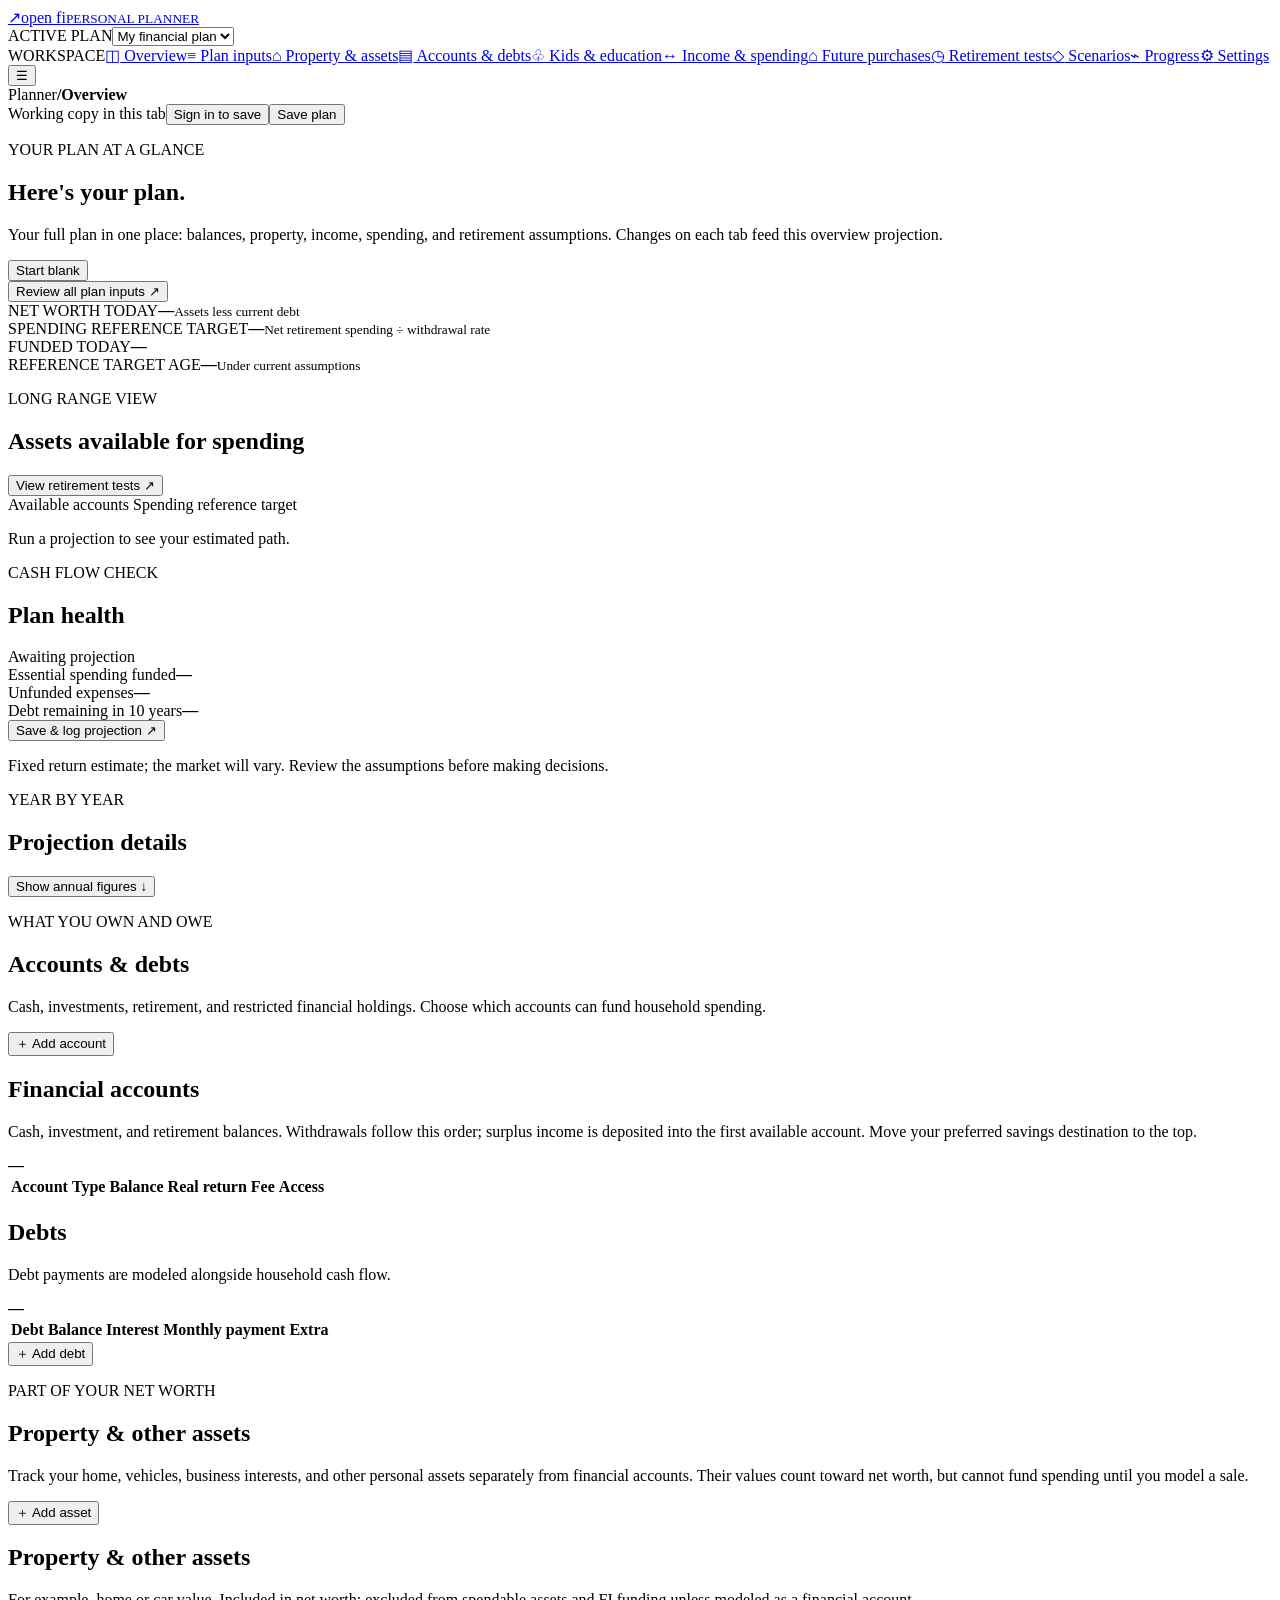
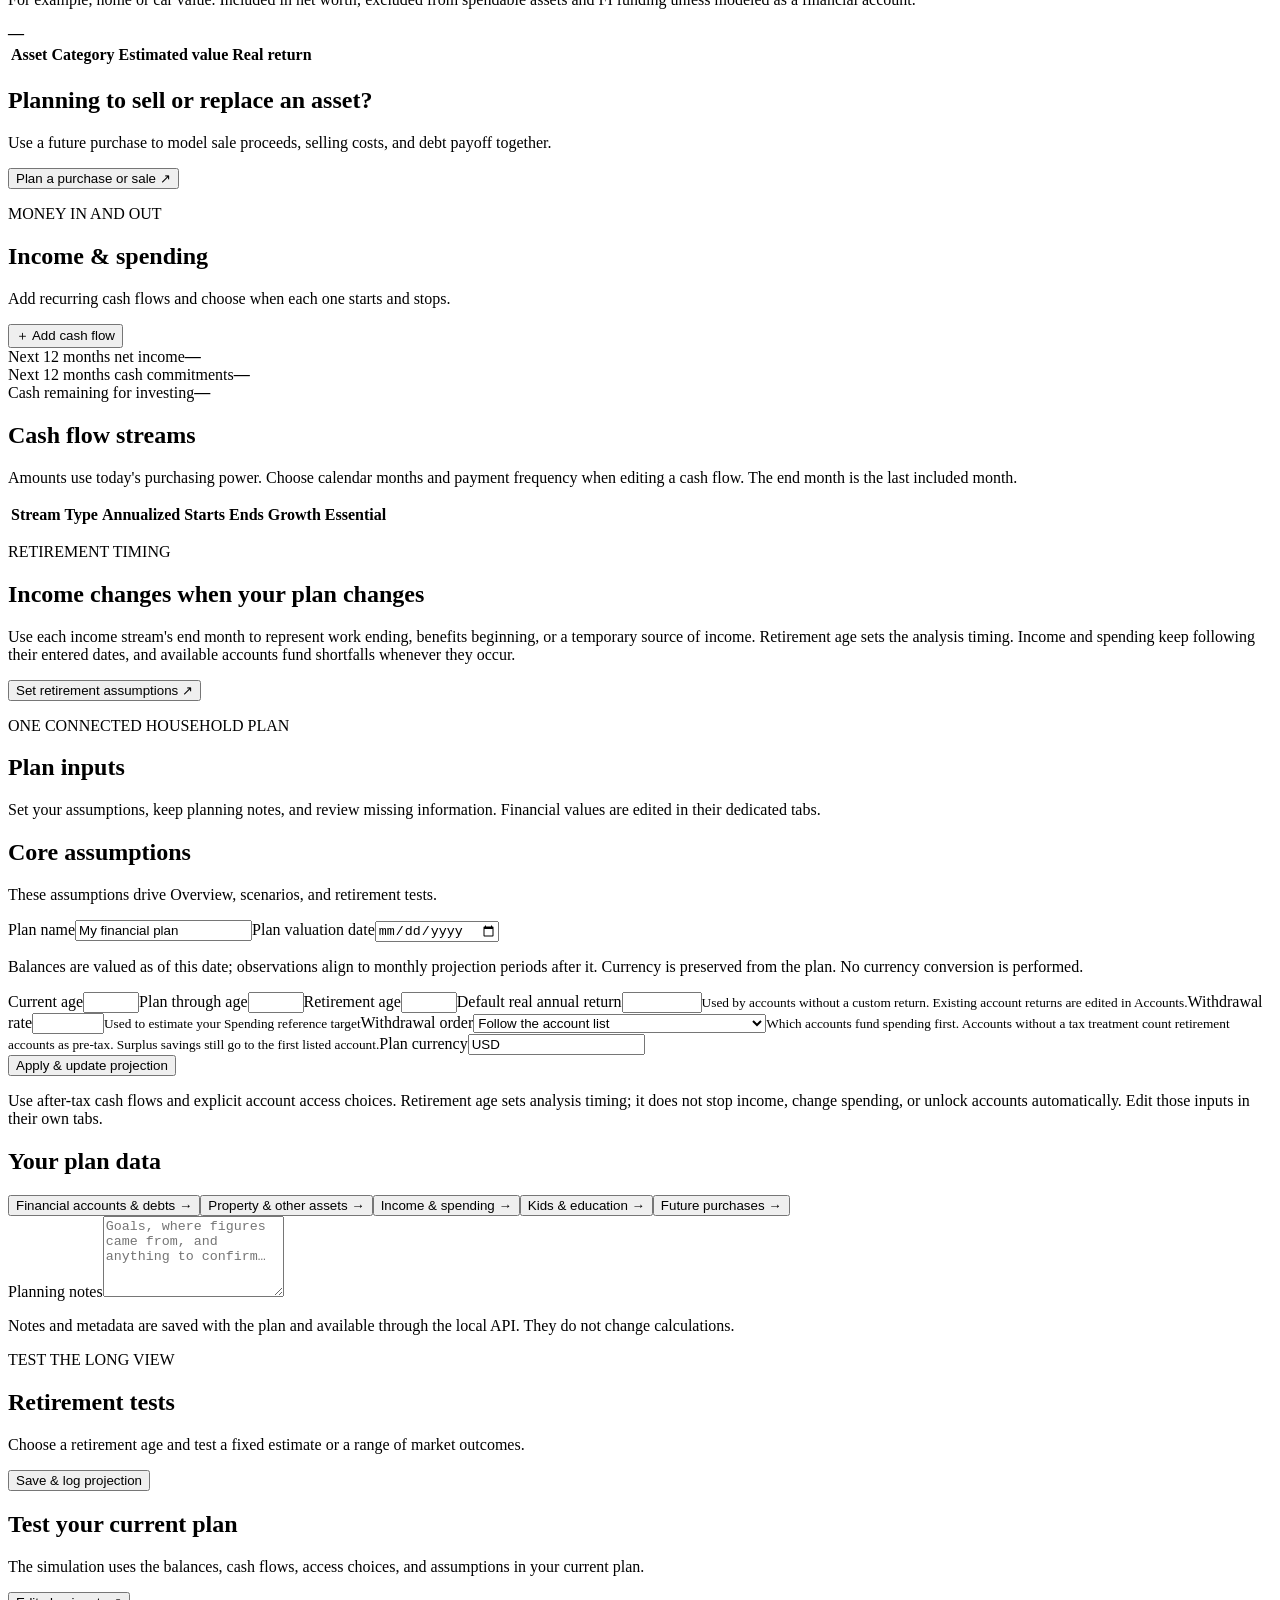
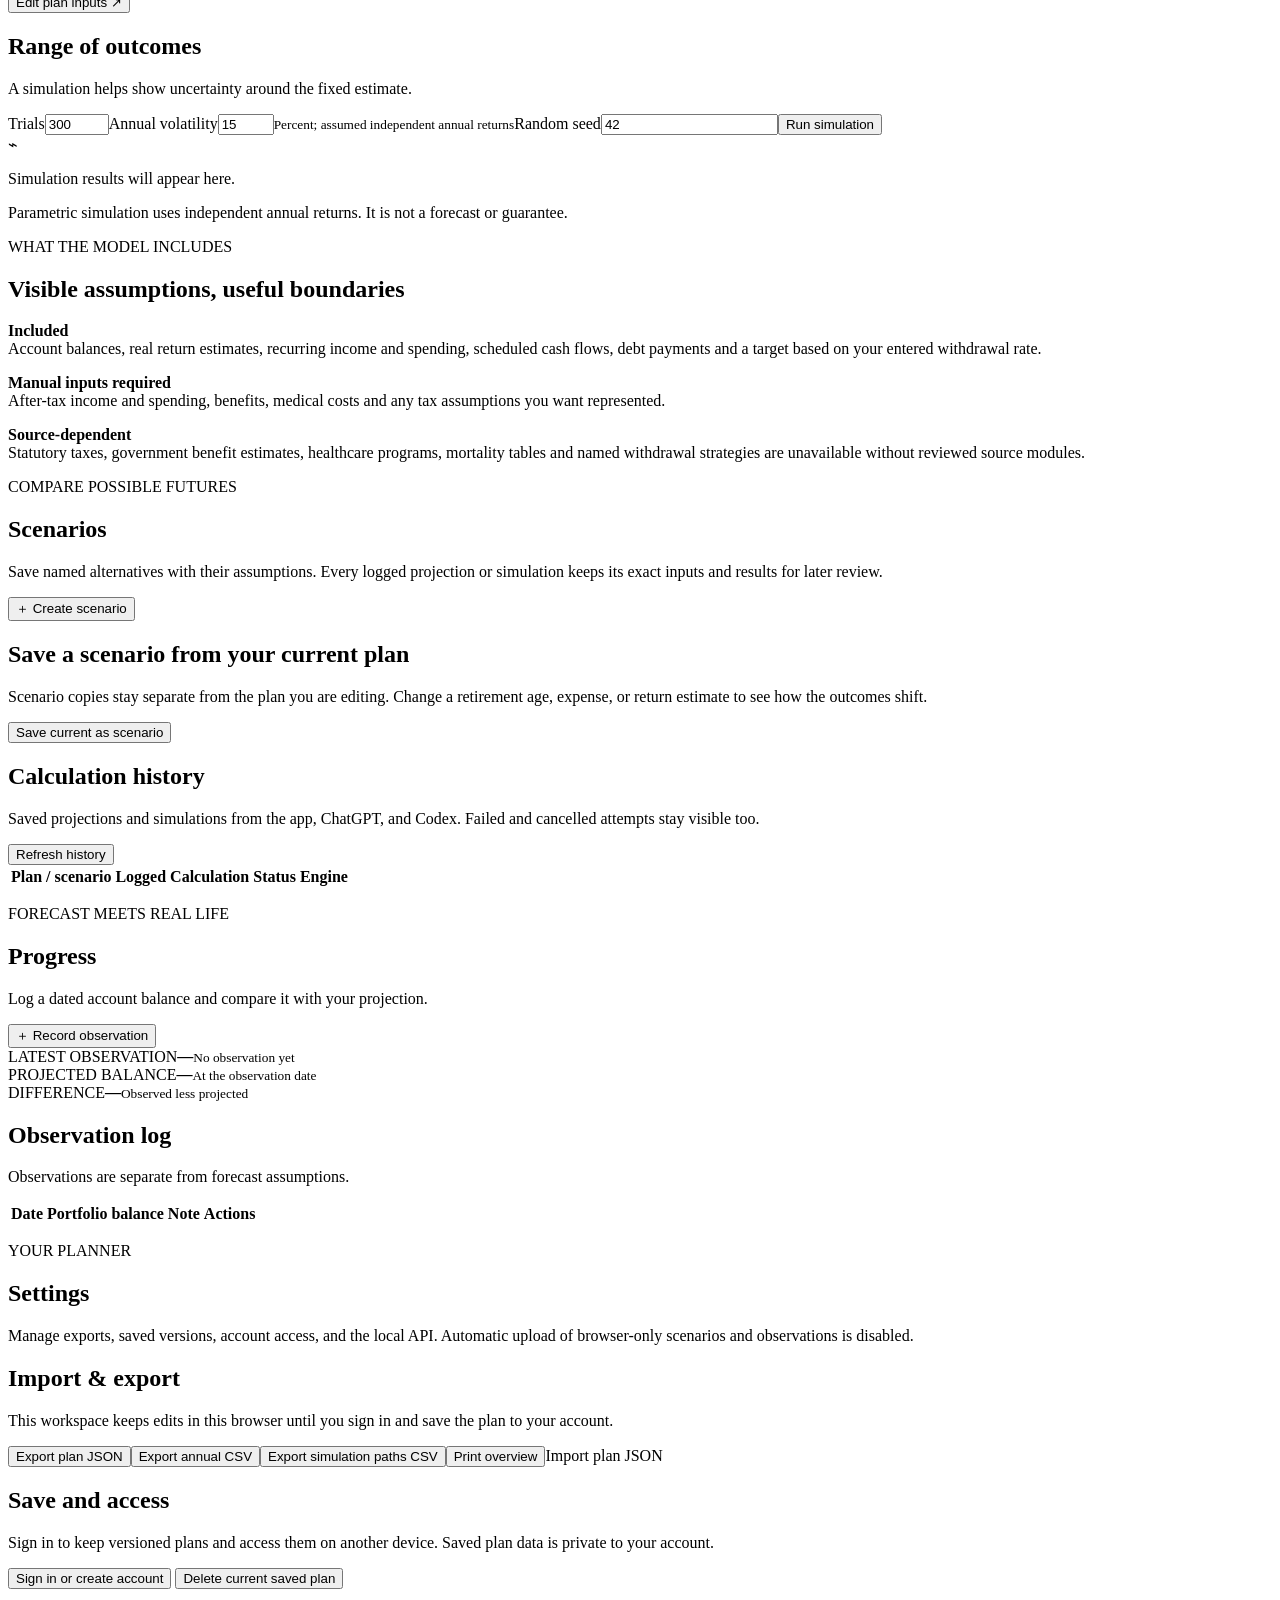
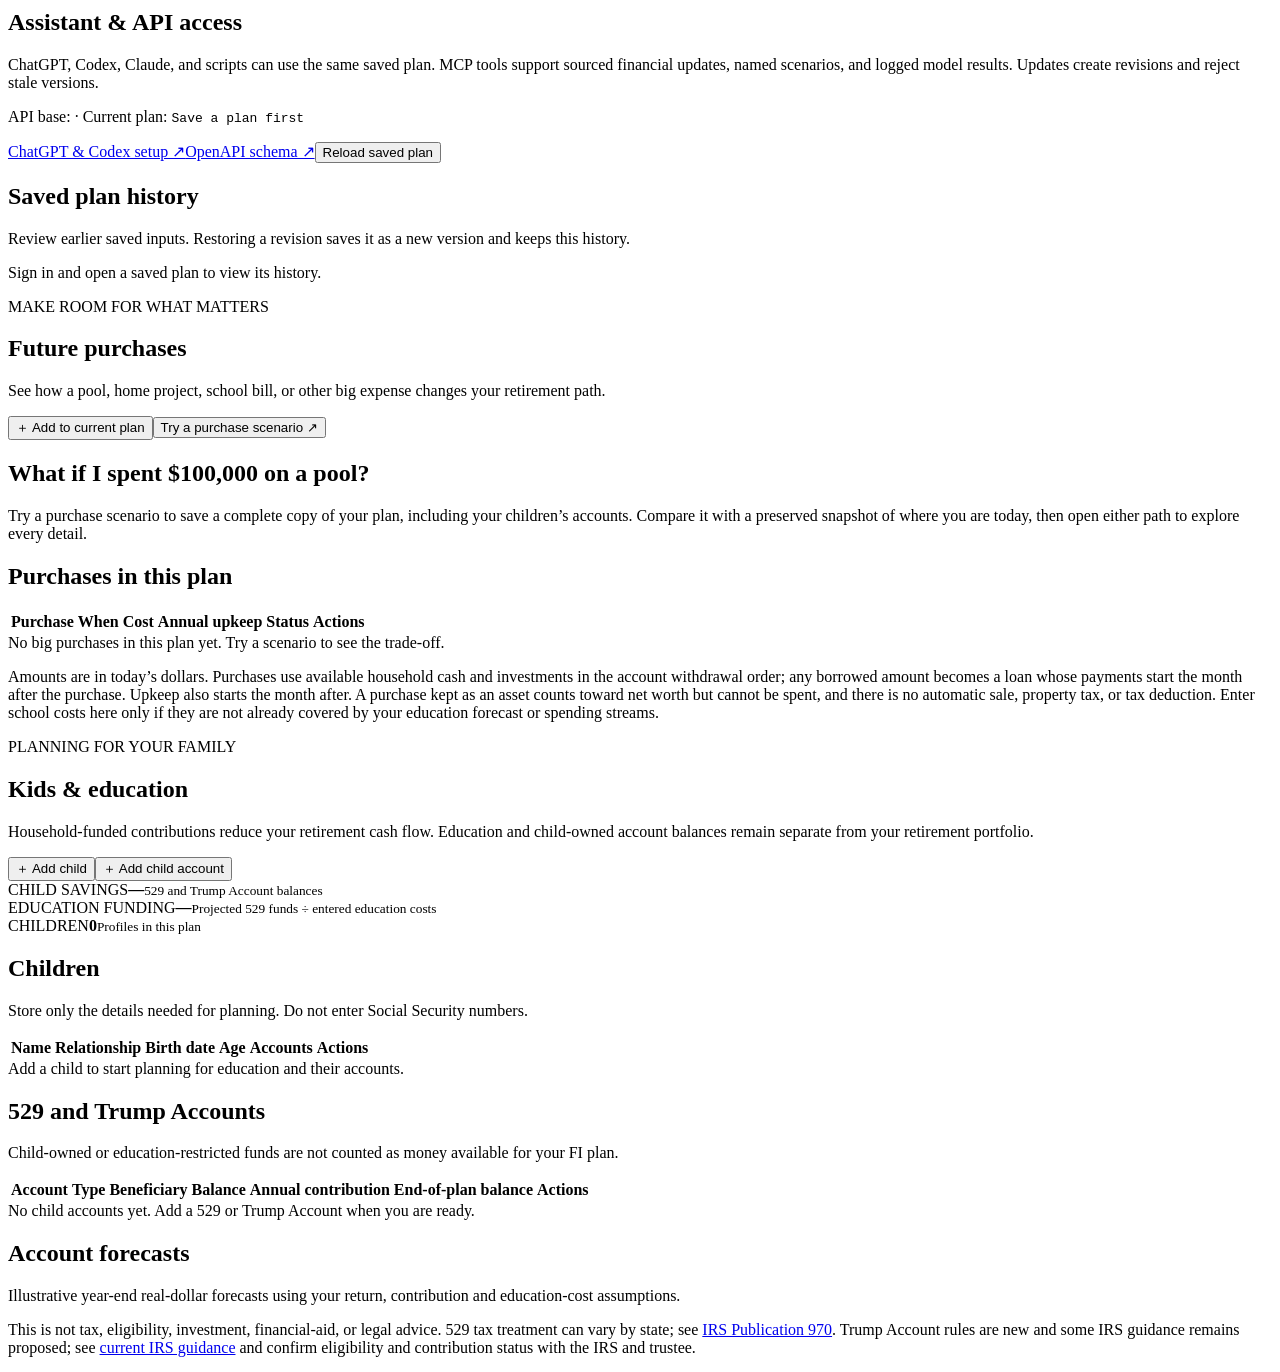
==== commit f7fab29a: "Merge pull request #8 from joekleinsorge/port/withdrawal-order Offer a tax-efficient withdrawal orde" ====
--- a/web/index.html
+++ b/web/index.html
@@ -7,7 +7,7 @@
 <section class="view active" id="view-overview"><div class="page-head"><div><p class="eyebrow">YOUR PLAN AT A GLANCE</p><h1 id="greeting">Here's your plan.</h1><p class="lede">Your full plan in one place: balances, property, income, spending, and retirement assumptions. Changes on each tab feed this overview projection.</p></div><button class="button secondary" id="blank-plan">Start blank</button></div><div class="plan-overview-links"><button class="button secondary" data-jump="inputs">Review all plan inputs ↗</button><span id="input-review-count"></span></div><div class="kpi-grid"><article class="kpi"><span>NET WORTH TODAY</span><strong id="net-worth">—</strong><small id="net-worth-note">Assets less current debt</small></article><article class="kpi"><span>SPENDING REFERENCE TARGET</span><strong id="fi-target">—</strong><small>Net retirement spending ÷ withdrawal rate</small></article><article class="kpi"><span>FUNDED TODAY</span><strong id="funded-progress">—</strong><div class="progress-track" role="progressbar" aria-label="Progress toward Spending reference target using accounts available for spending" aria-valuemin="0" aria-valuemax="100" aria-valuenow="0"><i id="funded-bar"></i></div></article><article class="kpi accent"><span>REFERENCE TARGET AGE</span><strong id="fi-age">—</strong><small id="fi-age-note">Under current assumptions</small></article></div><div class="content-grid"><article class="panel projection-panel"><div class="panel-head"><div><p class="eyebrow">LONG RANGE VIEW</p><h2>Assets available for spending</h2></div><button class="link-button" data-jump="retirement">View retirement tests ↗</button></div><div id="chart" class="chart" role="img" aria-label="Available financial assets and financial independence target"></div><div class="legend"><span><i></i> Available accounts</span><span><i class="dash"></i> Spending reference target</span></div><p class="small-note" id="projection-note">Run a projection to see your estimated path.</p></article><article class="panel health-panel"><div class="panel-head"><div><p class="eyebrow">CASH FLOW CHECK</p><h2>Plan health</h2></div><span class="status-pill" id="health-status">Awaiting projection</span></div><div class="health-line"><span>Essential spending funded</span><strong id="essential-health">—</strong></div><div class="health-line"><span>Unfunded expenses</span><strong id="unfunded-health">—</strong></div><div class="health-line"><span>Debt remaining in 10 years</span><strong id="debt-health">—</strong></div><button class="button primary full" id="run-projection">Save &amp; log projection <span>↗</span></button><p class="small-note">Fixed return estimate; the market will vary. Review the assumptions before making decisions.</p></article></div><article class="panel annual-panel"><div class="panel-head"><div><p class="eyebrow">YEAR BY YEAR</p><h2>Projection details</h2></div><button class="link-button" id="table-toggle" aria-expanded="false">Show annual figures ↓</button></div><div class="table-scroll" id="annual-wrap" hidden><table><thead><tr><th>Year</th><th>Age</th><th>Available assets</th><th>Net worth</th><th>Debt</th><th>Purchases</th><th>Kids’ funding</th><th>Unfunded</th></tr></thead><tbody id="annual-table"></tbody></table></div></article></section>
 <section class="view" id="view-accounts"><div class="page-head"><div><p class="eyebrow">WHAT YOU OWN AND OWE</p><h1>Accounts &amp; debts</h1><p class="lede">Cash, investments, retirement, and restricted financial holdings. Choose which accounts can fund household spending.</p></div><button class="button primary" data-add="account">＋ Add account</button></div><article class="panel"><div class="panel-head"><div><h2>Financial accounts</h2><p class="small-note">Cash, investment, and retirement balances. Withdrawals follow this order; surplus income is deposited into the first available account. Move your preferred savings destination to the top.</p></div><strong class="section-total" id="accounts-total">—</strong></div><div class="table-scroll"><table><thead><tr><th>Account</th><th>Type</th><th>Balance</th><th>Real return</th><th>Fee</th><th>Access</th><th></th></tr></thead><tbody id="accounts-table"></tbody></table><div class="empty-state" id="accounts-empty" hidden>No accounts yet. Add an account to build your projection.</div></div></article><article class="panel"><div class="panel-head"><div><h2>Debts</h2><p class="small-note">Debt payments are modeled alongside household cash flow.</p></div><strong class="section-total" id="debts-total">—</strong></div><div class="table-scroll"><table><thead><tr><th>Debt</th><th>Balance</th><th>Interest</th><th>Monthly payment</th><th>Extra</th><th></th></tr></thead><tbody id="debts-table"></tbody></table><div class="empty-state" id="debts-empty" hidden>No debts recorded.</div></div><button class="button secondary" data-add="debt">＋ Add debt</button></article></section><section class="view" id="view-assets"><div class="page-head"><div><p class="eyebrow">PART OF YOUR NET WORTH</p><h1>Property &amp; other assets</h1><p class="lede">Track your home, vehicles, business interests, and other personal assets separately from financial accounts. Their values count toward net worth, but cannot fund spending until you model a sale.</p></div><button class="button primary" data-add="asset">＋ Add asset</button></div><article class="panel"><div class="panel-head"><div><h2>Property &amp; other assets</h2><p class="small-note">For example, home or car value. Included in net worth; excluded from spendable assets and FI funding unless modeled as a financial account.</p></div><strong class="section-total" id="assets-total">—</strong></div><div class="table-scroll"><table><thead><tr><th>Asset</th><th>Category</th><th>Estimated value</th><th>Real return</th><th></th></tr></thead><tbody id="assets-table"></tbody></table><div class="empty-state" id="assets-empty" hidden>No property or other assets recorded.</div></div></article><article class="panel callout"><div><h2>Planning to sell or replace an asset?</h2><p>Use a future purchase to model sale proceeds, selling costs, and debt payoff together.</p></div><button class="button secondary" data-jump="purchases">Plan a purchase or sale ↗</button></article></section>
 <section class="view" id="view-cashflow"><div class="page-head"><div><p class="eyebrow">MONEY IN AND OUT</p><h1>Income &amp; spending</h1><p class="lede">Add recurring cash flows and choose when each one starts and stops.</p></div><button class="button primary" data-add="stream">＋ Add cash flow</button></div><div class="summary-strip"><div><span>Next 12 months net income</span><strong id="income-total">—</strong></div><div><span>Next 12 months cash commitments</span><strong id="spending-total">—</strong></div><div><span>Cash remaining for investing</span><strong id="surplus-total">—</strong></div></div><article class="panel"><div class="panel-head"><div><h2>Cash flow streams</h2><p class="small-note">Amounts use today's purchasing power. Choose calendar months and payment frequency when editing a cash flow. The end month is the last included month.</p></div></div><div class="table-scroll"><table><thead><tr><th>Stream</th><th>Type</th><th>Annualized</th><th>Starts</th><th>Ends</th><th>Growth</th><th>Essential</th><th></th></tr></thead><tbody id="streams-table"></tbody></table><div class="empty-state" id="streams-empty" hidden>No cash flows yet. Add income and expenses.</div></div></article><article class="panel callout"><div><p class="eyebrow">RETIREMENT TIMING</p><h2>Income changes when your plan changes</h2><p>Use each income stream's end month to represent work ending, benefits beginning, or a temporary source of income. Retirement age sets the analysis timing. Income and spending keep following their entered dates, and available accounts fund shortfalls whenever they occur.</p></div><button class="button secondary" data-jump="inputs">Set retirement assumptions ↗</button></article></section>
-<section class="view" id="view-inputs"><div class="page-head"><div><p class="eyebrow">ONE CONNECTED HOUSEHOLD PLAN</p><h1>Plan inputs</h1><p class="lede">Set your assumptions, keep planning notes, and review missing information. Financial values are edited in their dedicated tabs.</p></div></div><div class="content-grid"><article class="panel"><div class="panel-head"><div><h2>Core assumptions</h2><p class="small-note">These assumptions drive Overview, scenarios, and retirement tests.</p></div></div><label class="wide-label">Plan name<input id="plan-name" maxlength="120" value="My financial plan"></label><label class="wide-label">Plan valuation date<input id="valuation-date" type="date" required></label><p class="small-note">Balances are valued as of this date; observations align to monthly projection periods after it. Currency is preserved from the plan. No currency conversion is performed.</p><form id="assumptions-form" class="form-grid"><label>Current age<input name="age" type="number" min="0" max="150" required></label><label>Plan through age<input name="end_age" type="number" min="1" max="300" required></label><label>Retirement age<input name="retirement_age" type="number" min="0" max="300" required></label><label>Default real annual return<input name="return_rate" type="number" step="0.1" min="-99" max="1000" required><small>Used by accounts without a custom return. Existing account returns are edited in Accounts.</small></label><label>Withdrawal rate<input name="withdrawal_rate" type="number" step="0.1" min="0.1" max="100" required><small>Used to estimate your Spending reference target</small></label><label>Plan currency<input id="currency-display" type="text" value="USD" readonly aria-label="Plan currency"></label><div class="form-actions"><button class="button secondary" type="submit">Apply &amp; update projection</button></div></form><p class="method-note">Use after-tax cash flows and explicit account access choices. Retirement age sets analysis timing; it does not stop income, change spending, or unlock accounts automatically. Edit those inputs in their own tabs.</p></article><article class="panel"><h2>Your plan data</h2><div class="input-links"><button data-jump="accounts">Financial accounts &amp; debts <span>→</span></button><button data-jump="assets">Property &amp; other assets <span>→</span></button><button data-jump="cashflow">Income &amp; spending <span>→</span></button><button data-jump="children">Kids &amp; education <span>→</span></button><button data-jump="purchases">Future purchases <span>→</span></button></div><label class="wide-label">Planning notes<textarea id="plan-notes" rows="5" maxlength="10000" placeholder="Goals, where figures came from, and anything to confirm…"></textarea></label><p class="small-note">Notes and metadata are saved with the plan and available through the local API. They do not change calculations.</p></article></div><article class="panel" id="input-review-panel" hidden><div class="panel-head"><div><h2>Information to review</h2><p class="small-note">Record what is known and what still needs confirming. Documenting an answer does not automatically change a modeled value; edit the linked input too.</p></div></div><div id="input-review-list"></div><details id="import-cautions"><summary>How the imported figures were modeled</summary><ul id="import-cautions-list"></ul></details></article></section>
+<section class="view" id="view-inputs"><div class="page-head"><div><p class="eyebrow">ONE CONNECTED HOUSEHOLD PLAN</p><h1>Plan inputs</h1><p class="lede">Set your assumptions, keep planning notes, and review missing information. Financial values are edited in their dedicated tabs.</p></div></div><div class="content-grid"><article class="panel"><div class="panel-head"><div><h2>Core assumptions</h2><p class="small-note">These assumptions drive Overview, scenarios, and retirement tests.</p></div></div><label class="wide-label">Plan name<input id="plan-name" maxlength="120" value="My financial plan"></label><label class="wide-label">Plan valuation date<input id="valuation-date" type="date" required></label><p class="small-note">Balances are valued as of this date; observations align to monthly projection periods after it. Currency is preserved from the plan. No currency conversion is performed.</p><form id="assumptions-form" class="form-grid"><label>Current age<input name="age" type="number" min="0" max="150" required></label><label>Plan through age<input name="end_age" type="number" min="1" max="300" required></label><label>Retirement age<input name="retirement_age" type="number" min="0" max="300" required></label><label>Default real annual return<input name="return_rate" type="number" step="0.1" min="-99" max="1000" required><small>Used by accounts without a custom return. Existing account returns are edited in Accounts.</small></label><label>Withdrawal rate<input name="withdrawal_rate" type="number" step="0.1" min="0.1" max="100" required><small>Used to estimate your Spending reference target</small></label><label>Withdrawal order<select name="withdrawal_order"><option value="listed">Follow the account list</option><option value="tax_efficient">Tax-efficient: cash, taxable, pre-tax, then Roth</option></select><small>Which accounts fund spending first. Accounts without a tax treatment count retirement accounts as pre-tax. Surplus savings still go to the first listed account.</small></label><label>Plan currency<input id="currency-display" type="text" value="USD" readonly aria-label="Plan currency"></label><div class="form-actions"><button class="button secondary" type="submit">Apply &amp; update projection</button></div></form><p class="method-note">Use after-tax cash flows and explicit account access choices. Retirement age sets analysis timing; it does not stop income, change spending, or unlock accounts automatically. Edit those inputs in their own tabs.</p></article><article class="panel"><h2>Your plan data</h2><div class="input-links"><button data-jump="accounts">Financial accounts &amp; debts <span>→</span></button><button data-jump="assets">Property &amp; other assets <span>→</span></button><button data-jump="cashflow">Income &amp; spending <span>→</span></button><button data-jump="children">Kids &amp; education <span>→</span></button><button data-jump="purchases">Future purchases <span>→</span></button></div><label class="wide-label">Planning notes<textarea id="plan-notes" rows="5" maxlength="10000" placeholder="Goals, where figures came from, and anything to confirm…"></textarea></label><p class="small-note">Notes and metadata are saved with the plan and available through the local API. They do not change calculations.</p></article></div><article class="panel" id="input-review-panel" hidden><div class="panel-head"><div><h2>Information to review</h2><p class="small-note">Record what is known and what still needs confirming. Documenting an answer does not automatically change a modeled value; edit the linked input too.</p></div></div><div id="input-review-list"></div><details id="import-cautions"><summary>How the imported figures were modeled</summary><ul id="import-cautions-list"></ul></details></article></section>
 <section class="view" id="view-retirement"><div class="page-head"><div><p class="eyebrow">TEST THE LONG VIEW</p><h1>Retirement tests</h1><p class="lede">Choose a retirement age and test a fixed estimate or a range of market outcomes.</p></div><button class="button primary" id="run-retirement">Save &amp; log projection</button></div><div class="content-grid retirement-grid"><article class="panel callout"><div><h2>Test your current plan</h2><p>The simulation uses the balances, cash flows, access choices, and assumptions in your current plan.</p><button class="button secondary" data-jump="inputs">Edit plan inputs ↗</button></div></article><article class="panel"><div class="panel-head"><div><h2>Range of outcomes</h2><p class="small-note">A simulation helps show uncertainty around the fixed estimate.</p></div></div><div class="form-grid sim-form"><label>Trials<input id="trials" type="number" min="1" max="2000" value="300"></label><label>Annual volatility<input id="volatility" type="number" min="0" max="100" step="1" value="15"><small>Percent; assumed independent annual returns</small></label><label>Random seed<input id="seed" type="number" value="42"></label><button class="button secondary" id="run-simulation">Run simulation</button></div><div id="simulation-result" class="simulation-result"><span class="quiet-icon">⌁</span><p>Simulation results will appear here.</p></div><p class="method-note">Parametric simulation uses independent annual returns. It is not a forecast or guarantee.</p></article></div><article class="panel"><div class="panel-head"><div><p class="eyebrow">WHAT THE MODEL INCLUDES</p><h2>Visible assumptions, useful boundaries</h2></div></div><div class="boundary-grid"><p><strong>Included</strong><br>Account balances, real return estimates, recurring income and spending, scheduled cash flows, debt payments and a target based on your entered withdrawal rate.</p><p><strong>Manual inputs required</strong><br>After-tax income and spending, benefits, medical costs and any tax assumptions you want represented.</p><p><strong>Source-dependent</strong><br>Statutory taxes, government benefit estimates, healthcare programs, mortality tables and named withdrawal strategies are unavailable without reviewed source modules.</p></div></article></section>
 <section class="view" id="view-scenarios"><div class="page-head"><div><p class="eyebrow">COMPARE POSSIBLE FUTURES</p><h1>Scenarios</h1><p class="lede">Save named alternatives with their assumptions. Every logged projection or simulation keeps its exact inputs and results for later review.</p></div><button class="button primary" id="new-scenario">＋ Create scenario</button></div><div class="scenario-grid" id="scenario-list"></div><article class="panel comparison-panel" id="comparison-panel" hidden><div class="panel-head"><div><p class="eyebrow">SIDE BY SIDE</p><h2>Scenario comparison</h2></div><button class="link-button" id="clear-comparison">Clear comparison</button></div><div class="comparison-chart" id="comparison-chart"></div><div class="comparison-cards" id="comparison-cards"></div></article><article class="panel callout"><div><h2>Save a scenario from your current plan</h2><p>Scenario copies stay separate from the plan you are editing. Change a retirement age, expense, or return estimate to see how the outcomes shift.</p></div><button class="button secondary" id="save-scenario">Save current as scenario</button></article><article class="panel"><div class="panel-head"><div><h2>Calculation history</h2><p class="small-note">Saved projections and simulations from the app, ChatGPT, and Codex. Failed and cancelled attempts stay visible too.</p></div><button class="button secondary" id="refresh-runs">Refresh history</button></div><div class="table-scroll"><table><thead><tr><th>Plan / scenario</th><th>Logged</th><th>Calculation</th><th>Status</th><th>Engine</th><th></th></tr></thead><tbody id="runs-table"></tbody></table><div class="empty-state" id="runs-empty"></div></div><button class="button secondary" id="older-runs" hidden>Load older runs</button></article><article class="panel" id="run-detail" hidden></article></section>
 <section class="view" id="view-progress"><div class="page-head"><div><p class="eyebrow">FORECAST MEETS REAL LIFE</p><h1>Progress</h1><p class="lede">Log a dated account balance and compare it with your projection.</p></div><button class="button primary" id="add-observation">＋ Record observation</button></div><div class="kpi-grid progress-kpis"><article class="kpi"><span>LATEST OBSERVATION</span><strong id="latest-balance">—</strong><small id="latest-date">No observation yet</small></article><article class="kpi"><span>PROJECTED BALANCE</span><strong id="observed-projection">—</strong><small>At the observation date</small></article><article class="kpi"><span>DIFFERENCE</span><strong id="observed-difference">—</strong><small>Observed less projected</small></article></div><article class="panel"><div class="panel-head"><div><h2>Observation log</h2><p class="small-note">Observations are separate from forecast assumptions.</p></div></div><div class="table-scroll"><table><thead><tr><th>Date</th><th>Portfolio balance</th><th>Note</th><th>Actions</th></tr></thead><tbody id="observations-table"></tbody></table><div class="empty-state" id="observations-empty" hidden>Record a balance to begin tracking progress.</div></div></article></section>
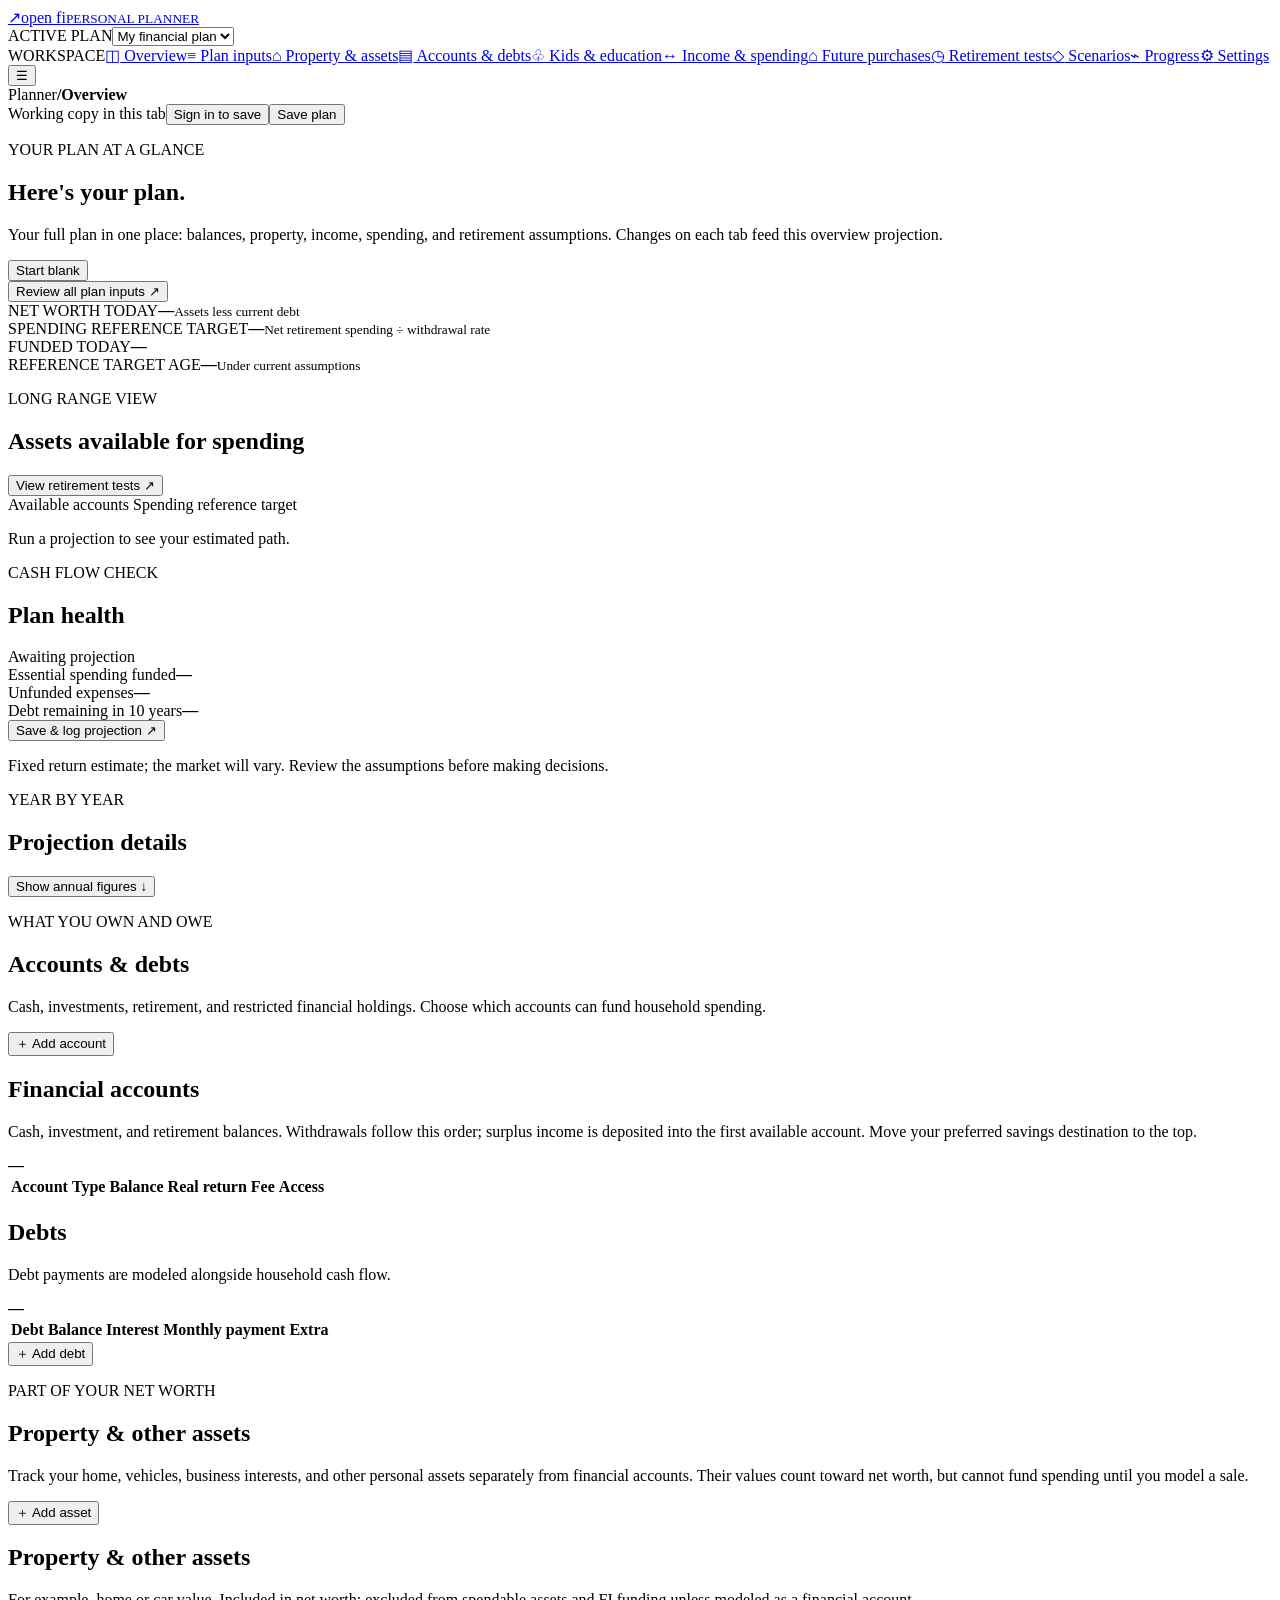
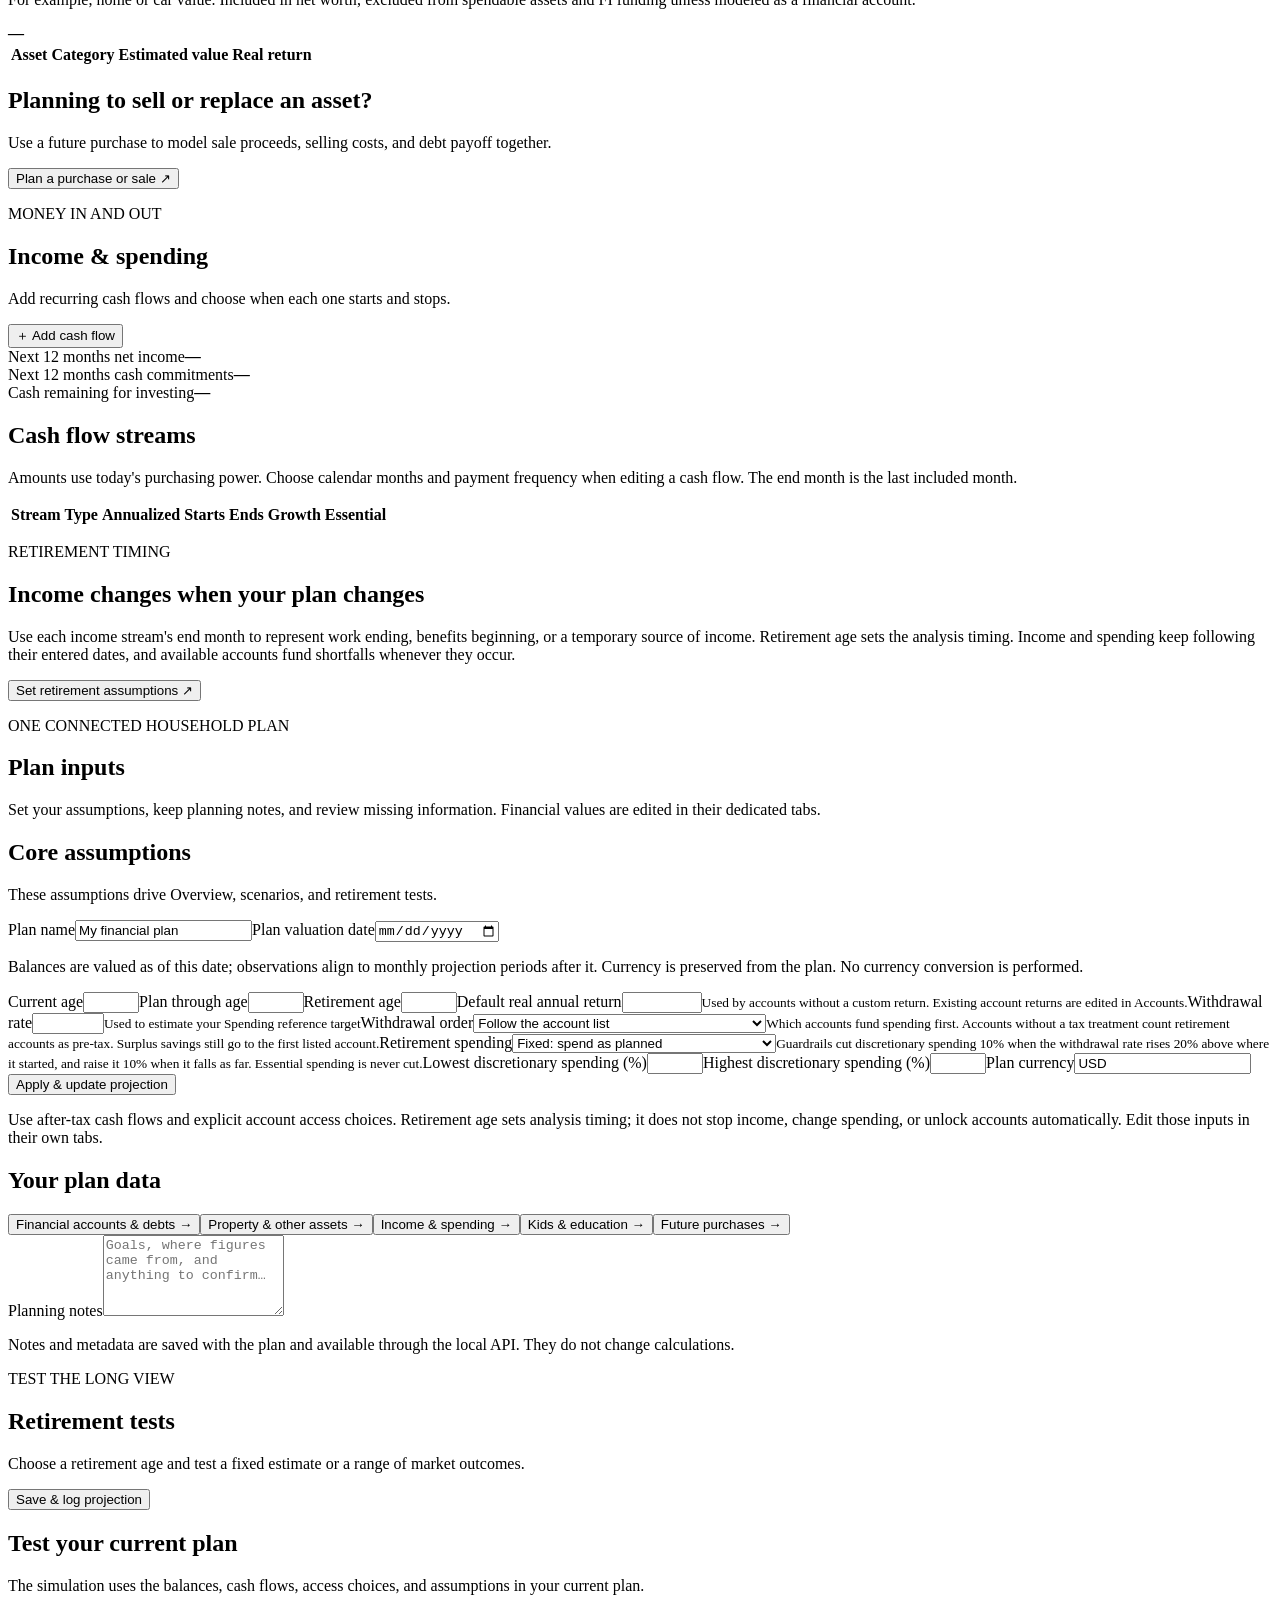
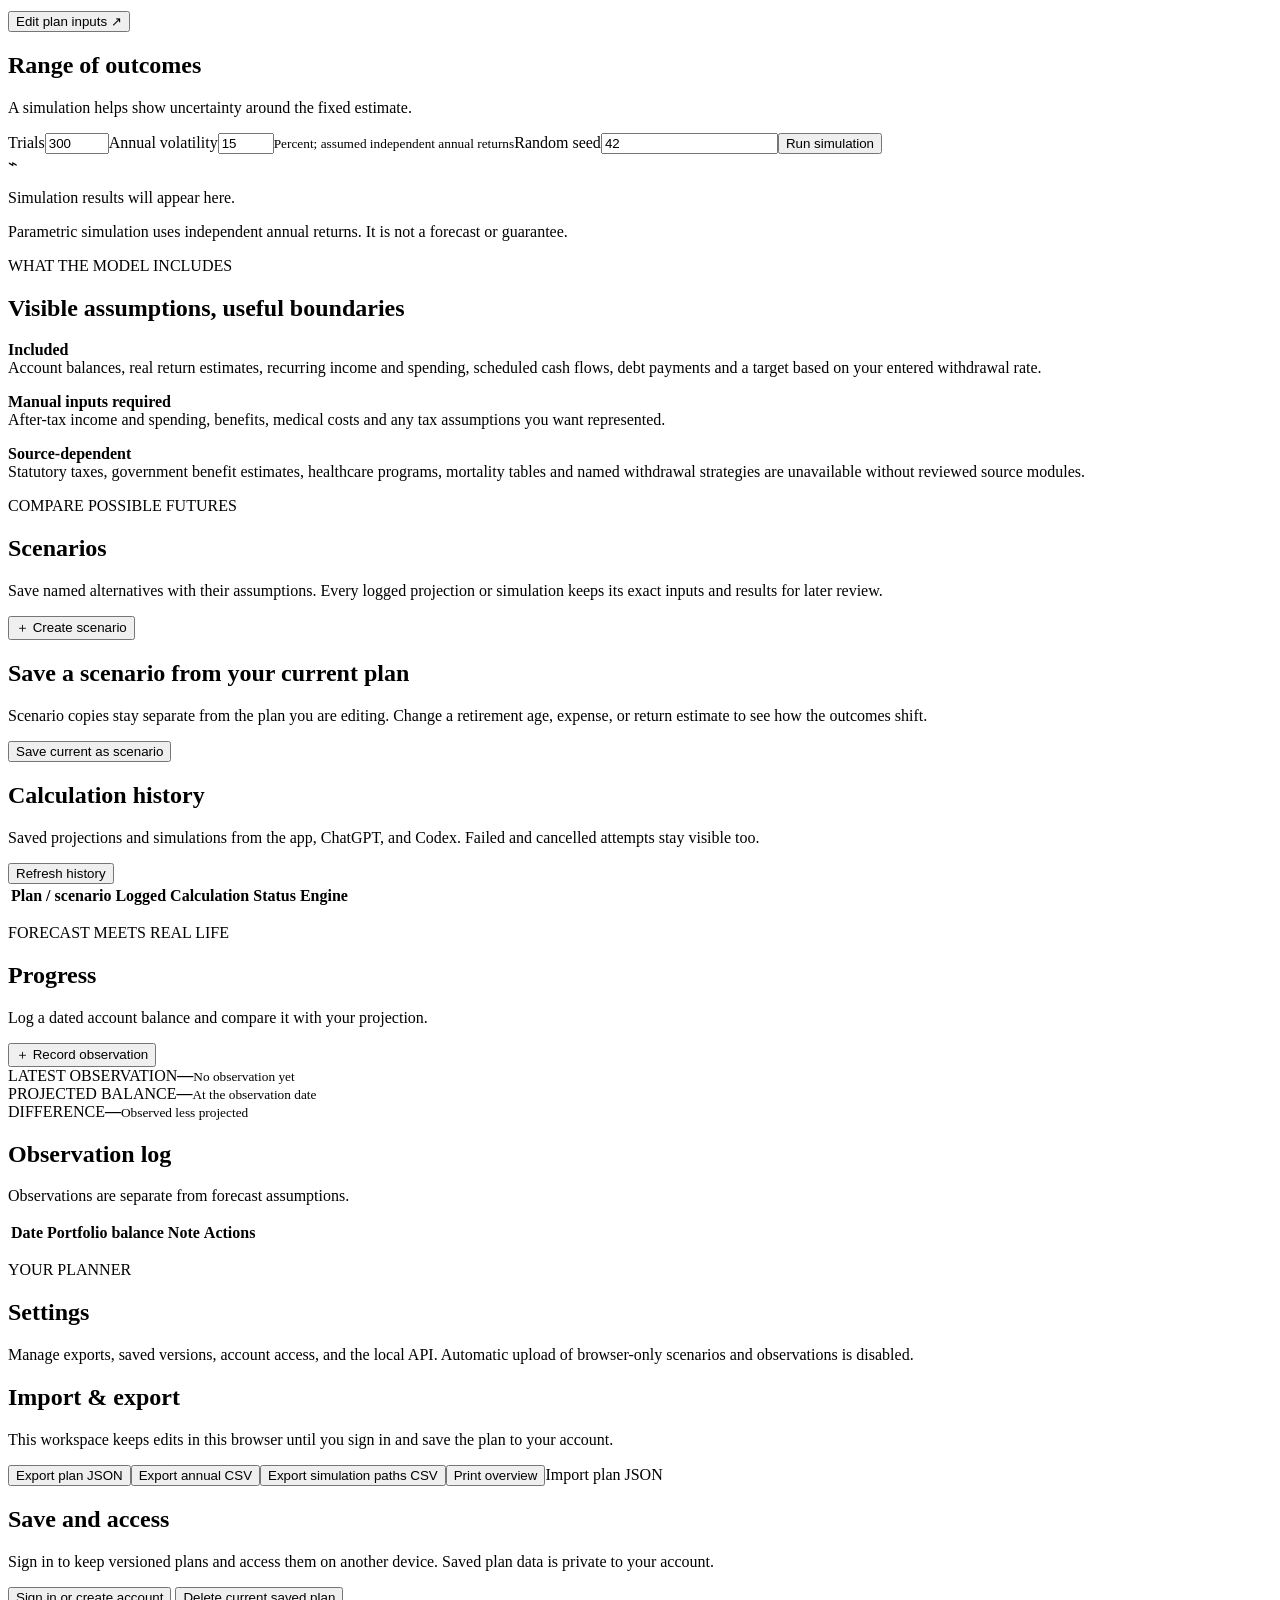
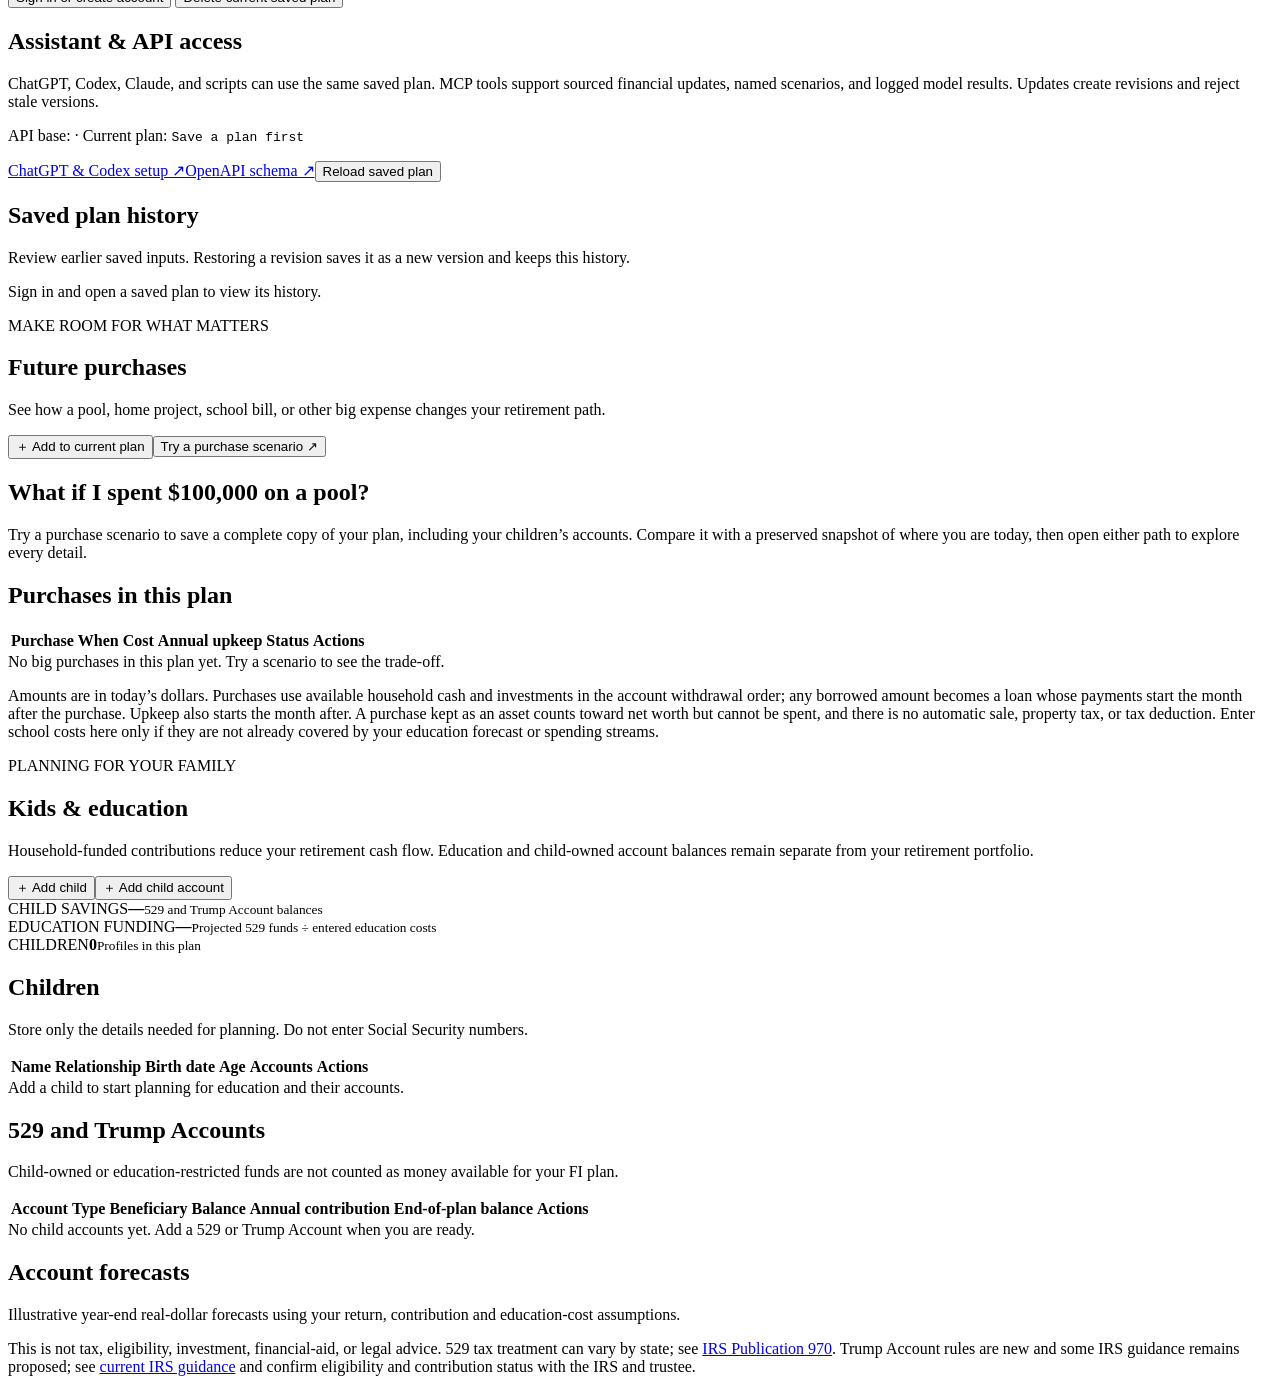
==== commit b4188c53: "Merge pull request #9 from joekleinsorge/port/guardrails Add a guardrails retirement spending rule" ====
--- a/web/index.html
+++ b/web/index.html
@@ -7,7 +7,7 @@
 <section class="view active" id="view-overview"><div class="page-head"><div><p class="eyebrow">YOUR PLAN AT A GLANCE</p><h1 id="greeting">Here's your plan.</h1><p class="lede">Your full plan in one place: balances, property, income, spending, and retirement assumptions. Changes on each tab feed this overview projection.</p></div><button class="button secondary" id="blank-plan">Start blank</button></div><div class="plan-overview-links"><button class="button secondary" data-jump="inputs">Review all plan inputs ↗</button><span id="input-review-count"></span></div><div class="kpi-grid"><article class="kpi"><span>NET WORTH TODAY</span><strong id="net-worth">—</strong><small id="net-worth-note">Assets less current debt</small></article><article class="kpi"><span>SPENDING REFERENCE TARGET</span><strong id="fi-target">—</strong><small>Net retirement spending ÷ withdrawal rate</small></article><article class="kpi"><span>FUNDED TODAY</span><strong id="funded-progress">—</strong><div class="progress-track" role="progressbar" aria-label="Progress toward Spending reference target using accounts available for spending" aria-valuemin="0" aria-valuemax="100" aria-valuenow="0"><i id="funded-bar"></i></div></article><article class="kpi accent"><span>REFERENCE TARGET AGE</span><strong id="fi-age">—</strong><small id="fi-age-note">Under current assumptions</small></article></div><div class="content-grid"><article class="panel projection-panel"><div class="panel-head"><div><p class="eyebrow">LONG RANGE VIEW</p><h2>Assets available for spending</h2></div><button class="link-button" data-jump="retirement">View retirement tests ↗</button></div><div id="chart" class="chart" role="img" aria-label="Available financial assets and financial independence target"></div><div class="legend"><span><i></i> Available accounts</span><span><i class="dash"></i> Spending reference target</span></div><p class="small-note" id="projection-note">Run a projection to see your estimated path.</p></article><article class="panel health-panel"><div class="panel-head"><div><p class="eyebrow">CASH FLOW CHECK</p><h2>Plan health</h2></div><span class="status-pill" id="health-status">Awaiting projection</span></div><div class="health-line"><span>Essential spending funded</span><strong id="essential-health">—</strong></div><div class="health-line"><span>Unfunded expenses</span><strong id="unfunded-health">—</strong></div><div class="health-line"><span>Debt remaining in 10 years</span><strong id="debt-health">—</strong></div><button class="button primary full" id="run-projection">Save &amp; log projection <span>↗</span></button><p class="small-note">Fixed return estimate; the market will vary. Review the assumptions before making decisions.</p></article></div><article class="panel annual-panel"><div class="panel-head"><div><p class="eyebrow">YEAR BY YEAR</p><h2>Projection details</h2></div><button class="link-button" id="table-toggle" aria-expanded="false">Show annual figures ↓</button></div><div class="table-scroll" id="annual-wrap" hidden><table><thead><tr><th>Year</th><th>Age</th><th>Available assets</th><th>Net worth</th><th>Debt</th><th>Purchases</th><th>Kids’ funding</th><th>Unfunded</th></tr></thead><tbody id="annual-table"></tbody></table></div></article></section>
 <section class="view" id="view-accounts"><div class="page-head"><div><p class="eyebrow">WHAT YOU OWN AND OWE</p><h1>Accounts &amp; debts</h1><p class="lede">Cash, investments, retirement, and restricted financial holdings. Choose which accounts can fund household spending.</p></div><button class="button primary" data-add="account">＋ Add account</button></div><article class="panel"><div class="panel-head"><div><h2>Financial accounts</h2><p class="small-note">Cash, investment, and retirement balances. Withdrawals follow this order; surplus income is deposited into the first available account. Move your preferred savings destination to the top.</p></div><strong class="section-total" id="accounts-total">—</strong></div><div class="table-scroll"><table><thead><tr><th>Account</th><th>Type</th><th>Balance</th><th>Real return</th><th>Fee</th><th>Access</th><th></th></tr></thead><tbody id="accounts-table"></tbody></table><div class="empty-state" id="accounts-empty" hidden>No accounts yet. Add an account to build your projection.</div></div></article><article class="panel"><div class="panel-head"><div><h2>Debts</h2><p class="small-note">Debt payments are modeled alongside household cash flow.</p></div><strong class="section-total" id="debts-total">—</strong></div><div class="table-scroll"><table><thead><tr><th>Debt</th><th>Balance</th><th>Interest</th><th>Monthly payment</th><th>Extra</th><th></th></tr></thead><tbody id="debts-table"></tbody></table><div class="empty-state" id="debts-empty" hidden>No debts recorded.</div></div><button class="button secondary" data-add="debt">＋ Add debt</button></article></section><section class="view" id="view-assets"><div class="page-head"><div><p class="eyebrow">PART OF YOUR NET WORTH</p><h1>Property &amp; other assets</h1><p class="lede">Track your home, vehicles, business interests, and other personal assets separately from financial accounts. Their values count toward net worth, but cannot fund spending until you model a sale.</p></div><button class="button primary" data-add="asset">＋ Add asset</button></div><article class="panel"><div class="panel-head"><div><h2>Property &amp; other assets</h2><p class="small-note">For example, home or car value. Included in net worth; excluded from spendable assets and FI funding unless modeled as a financial account.</p></div><strong class="section-total" id="assets-total">—</strong></div><div class="table-scroll"><table><thead><tr><th>Asset</th><th>Category</th><th>Estimated value</th><th>Real return</th><th></th></tr></thead><tbody id="assets-table"></tbody></table><div class="empty-state" id="assets-empty" hidden>No property or other assets recorded.</div></div></article><article class="panel callout"><div><h2>Planning to sell or replace an asset?</h2><p>Use a future purchase to model sale proceeds, selling costs, and debt payoff together.</p></div><button class="button secondary" data-jump="purchases">Plan a purchase or sale ↗</button></article></section>
 <section class="view" id="view-cashflow"><div class="page-head"><div><p class="eyebrow">MONEY IN AND OUT</p><h1>Income &amp; spending</h1><p class="lede">Add recurring cash flows and choose when each one starts and stops.</p></div><button class="button primary" data-add="stream">＋ Add cash flow</button></div><div class="summary-strip"><div><span>Next 12 months net income</span><strong id="income-total">—</strong></div><div><span>Next 12 months cash commitments</span><strong id="spending-total">—</strong></div><div><span>Cash remaining for investing</span><strong id="surplus-total">—</strong></div></div><article class="panel"><div class="panel-head"><div><h2>Cash flow streams</h2><p class="small-note">Amounts use today's purchasing power. Choose calendar months and payment frequency when editing a cash flow. The end month is the last included month.</p></div></div><div class="table-scroll"><table><thead><tr><th>Stream</th><th>Type</th><th>Annualized</th><th>Starts</th><th>Ends</th><th>Growth</th><th>Essential</th><th></th></tr></thead><tbody id="streams-table"></tbody></table><div class="empty-state" id="streams-empty" hidden>No cash flows yet. Add income and expenses.</div></div></article><article class="panel callout"><div><p class="eyebrow">RETIREMENT TIMING</p><h2>Income changes when your plan changes</h2><p>Use each income stream's end month to represent work ending, benefits beginning, or a temporary source of income. Retirement age sets the analysis timing. Income and spending keep following their entered dates, and available accounts fund shortfalls whenever they occur.</p></div><button class="button secondary" data-jump="inputs">Set retirement assumptions ↗</button></article></section>
-<section class="view" id="view-inputs"><div class="page-head"><div><p class="eyebrow">ONE CONNECTED HOUSEHOLD PLAN</p><h1>Plan inputs</h1><p class="lede">Set your assumptions, keep planning notes, and review missing information. Financial values are edited in their dedicated tabs.</p></div></div><div class="content-grid"><article class="panel"><div class="panel-head"><div><h2>Core assumptions</h2><p class="small-note">These assumptions drive Overview, scenarios, and retirement tests.</p></div></div><label class="wide-label">Plan name<input id="plan-name" maxlength="120" value="My financial plan"></label><label class="wide-label">Plan valuation date<input id="valuation-date" type="date" required></label><p class="small-note">Balances are valued as of this date; observations align to monthly projection periods after it. Currency is preserved from the plan. No currency conversion is performed.</p><form id="assumptions-form" class="form-grid"><label>Current age<input name="age" type="number" min="0" max="150" required></label><label>Plan through age<input name="end_age" type="number" min="1" max="300" required></label><label>Retirement age<input name="retirement_age" type="number" min="0" max="300" required></label><label>Default real annual return<input name="return_rate" type="number" step="0.1" min="-99" max="1000" required><small>Used by accounts without a custom return. Existing account returns are edited in Accounts.</small></label><label>Withdrawal rate<input name="withdrawal_rate" type="number" step="0.1" min="0.1" max="100" required><small>Used to estimate your Spending reference target</small></label><label>Withdrawal order<select name="withdrawal_order"><option value="listed">Follow the account list</option><option value="tax_efficient">Tax-efficient: cash, taxable, pre-tax, then Roth</option></select><small>Which accounts fund spending first. Accounts without a tax treatment count retirement accounts as pre-tax. Surplus savings still go to the first listed account.</small></label><label>Plan currency<input id="currency-display" type="text" value="USD" readonly aria-label="Plan currency"></label><div class="form-actions"><button class="button secondary" type="submit">Apply &amp; update projection</button></div></form><p class="method-note">Use after-tax cash flows and explicit account access choices. Retirement age sets analysis timing; it does not stop income, change spending, or unlock accounts automatically. Edit those inputs in their own tabs.</p></article><article class="panel"><h2>Your plan data</h2><div class="input-links"><button data-jump="accounts">Financial accounts &amp; debts <span>→</span></button><button data-jump="assets">Property &amp; other assets <span>→</span></button><button data-jump="cashflow">Income &amp; spending <span>→</span></button><button data-jump="children">Kids &amp; education <span>→</span></button><button data-jump="purchases">Future purchases <span>→</span></button></div><label class="wide-label">Planning notes<textarea id="plan-notes" rows="5" maxlength="10000" placeholder="Goals, where figures came from, and anything to confirm…"></textarea></label><p class="small-note">Notes and metadata are saved with the plan and available through the local API. They do not change calculations.</p></article></div><article class="panel" id="input-review-panel" hidden><div class="panel-head"><div><h2>Information to review</h2><p class="small-note">Record what is known and what still needs confirming. Documenting an answer does not automatically change a modeled value; edit the linked input too.</p></div></div><div id="input-review-list"></div><details id="import-cautions"><summary>How the imported figures were modeled</summary><ul id="import-cautions-list"></ul></details></article></section>
+<section class="view" id="view-inputs"><div class="page-head"><div><p class="eyebrow">ONE CONNECTED HOUSEHOLD PLAN</p><h1>Plan inputs</h1><p class="lede">Set your assumptions, keep planning notes, and review missing information. Financial values are edited in their dedicated tabs.</p></div></div><div class="content-grid"><article class="panel"><div class="panel-head"><div><h2>Core assumptions</h2><p class="small-note">These assumptions drive Overview, scenarios, and retirement tests.</p></div></div><label class="wide-label">Plan name<input id="plan-name" maxlength="120" value="My financial plan"></label><label class="wide-label">Plan valuation date<input id="valuation-date" type="date" required></label><p class="small-note">Balances are valued as of this date; observations align to monthly projection periods after it. Currency is preserved from the plan. No currency conversion is performed.</p><form id="assumptions-form" class="form-grid"><label>Current age<input name="age" type="number" min="0" max="150" required></label><label>Plan through age<input name="end_age" type="number" min="1" max="300" required></label><label>Retirement age<input name="retirement_age" type="number" min="0" max="300" required></label><label>Default real annual return<input name="return_rate" type="number" step="0.1" min="-99" max="1000" required><small>Used by accounts without a custom return. Existing account returns are edited in Accounts.</small></label><label>Withdrawal rate<input name="withdrawal_rate" type="number" step="0.1" min="0.1" max="100" required><small>Used to estimate your Spending reference target</small></label><label>Withdrawal order<select name="withdrawal_order"><option value="listed">Follow the account list</option><option value="tax_efficient">Tax-efficient: cash, taxable, pre-tax, then Roth</option></select><small>Which accounts fund spending first. Accounts without a tax treatment count retirement accounts as pre-tax. Surplus savings still go to the first listed account.</small></label><label>Retirement spending<select name="spending_kind"><option value="fixed">Fixed: spend as planned</option><option value="guardrails">Guardrails: adjust discretionary spending</option></select><small>Guardrails cut discretionary spending 10% when the withdrawal rate rises 20% above where it started, and raise it 10% when it falls as far. Essential spending is never cut.</small></label><label class="guardrail-field">Lowest discretionary spending (%)<input name="spending_floor" type="number" min="0" max="100" step="5"></label><label class="guardrail-field">Highest discretionary spending (%)<input name="spending_ceiling" type="number" min="100" max="300" step="5"></label><label>Plan currency<input id="currency-display" type="text" value="USD" readonly aria-label="Plan currency"></label><div class="form-actions"><button class="button secondary" type="submit">Apply &amp; update projection</button></div></form><p class="method-note">Use after-tax cash flows and explicit account access choices. Retirement age sets analysis timing; it does not stop income, change spending, or unlock accounts automatically. Edit those inputs in their own tabs.</p></article><article class="panel"><h2>Your plan data</h2><div class="input-links"><button data-jump="accounts">Financial accounts &amp; debts <span>→</span></button><button data-jump="assets">Property &amp; other assets <span>→</span></button><button data-jump="cashflow">Income &amp; spending <span>→</span></button><button data-jump="children">Kids &amp; education <span>→</span></button><button data-jump="purchases">Future purchases <span>→</span></button></div><label class="wide-label">Planning notes<textarea id="plan-notes" rows="5" maxlength="10000" placeholder="Goals, where figures came from, and anything to confirm…"></textarea></label><p class="small-note">Notes and metadata are saved with the plan and available through the local API. They do not change calculations.</p></article></div><article class="panel" id="input-review-panel" hidden><div class="panel-head"><div><h2>Information to review</h2><p class="small-note">Record what is known and what still needs confirming. Documenting an answer does not automatically change a modeled value; edit the linked input too.</p></div></div><div id="input-review-list"></div><details id="import-cautions"><summary>How the imported figures were modeled</summary><ul id="import-cautions-list"></ul></details></article></section>
 <section class="view" id="view-retirement"><div class="page-head"><div><p class="eyebrow">TEST THE LONG VIEW</p><h1>Retirement tests</h1><p class="lede">Choose a retirement age and test a fixed estimate or a range of market outcomes.</p></div><button class="button primary" id="run-retirement">Save &amp; log projection</button></div><div class="content-grid retirement-grid"><article class="panel callout"><div><h2>Test your current plan</h2><p>The simulation uses the balances, cash flows, access choices, and assumptions in your current plan.</p><button class="button secondary" data-jump="inputs">Edit plan inputs ↗</button></div></article><article class="panel"><div class="panel-head"><div><h2>Range of outcomes</h2><p class="small-note">A simulation helps show uncertainty around the fixed estimate.</p></div></div><div class="form-grid sim-form"><label>Trials<input id="trials" type="number" min="1" max="2000" value="300"></label><label>Annual volatility<input id="volatility" type="number" min="0" max="100" step="1" value="15"><small>Percent; assumed independent annual returns</small></label><label>Random seed<input id="seed" type="number" value="42"></label><button class="button secondary" id="run-simulation">Run simulation</button></div><div id="simulation-result" class="simulation-result"><span class="quiet-icon">⌁</span><p>Simulation results will appear here.</p></div><p class="method-note">Parametric simulation uses independent annual returns. It is not a forecast or guarantee.</p></article></div><article class="panel"><div class="panel-head"><div><p class="eyebrow">WHAT THE MODEL INCLUDES</p><h2>Visible assumptions, useful boundaries</h2></div></div><div class="boundary-grid"><p><strong>Included</strong><br>Account balances, real return estimates, recurring income and spending, scheduled cash flows, debt payments and a target based on your entered withdrawal rate.</p><p><strong>Manual inputs required</strong><br>After-tax income and spending, benefits, medical costs and any tax assumptions you want represented.</p><p><strong>Source-dependent</strong><br>Statutory taxes, government benefit estimates, healthcare programs, mortality tables and named withdrawal strategies are unavailable without reviewed source modules.</p></div></article></section>
 <section class="view" id="view-scenarios"><div class="page-head"><div><p class="eyebrow">COMPARE POSSIBLE FUTURES</p><h1>Scenarios</h1><p class="lede">Save named alternatives with their assumptions. Every logged projection or simulation keeps its exact inputs and results for later review.</p></div><button class="button primary" id="new-scenario">＋ Create scenario</button></div><div class="scenario-grid" id="scenario-list"></div><article class="panel comparison-panel" id="comparison-panel" hidden><div class="panel-head"><div><p class="eyebrow">SIDE BY SIDE</p><h2>Scenario comparison</h2></div><button class="link-button" id="clear-comparison">Clear comparison</button></div><div class="comparison-chart" id="comparison-chart"></div><div class="comparison-cards" id="comparison-cards"></div></article><article class="panel callout"><div><h2>Save a scenario from your current plan</h2><p>Scenario copies stay separate from the plan you are editing. Change a retirement age, expense, or return estimate to see how the outcomes shift.</p></div><button class="button secondary" id="save-scenario">Save current as scenario</button></article><article class="panel"><div class="panel-head"><div><h2>Calculation history</h2><p class="small-note">Saved projections and simulations from the app, ChatGPT, and Codex. Failed and cancelled attempts stay visible too.</p></div><button class="button secondary" id="refresh-runs">Refresh history</button></div><div class="table-scroll"><table><thead><tr><th>Plan / scenario</th><th>Logged</th><th>Calculation</th><th>Status</th><th>Engine</th><th></th></tr></thead><tbody id="runs-table"></tbody></table><div class="empty-state" id="runs-empty"></div></div><button class="button secondary" id="older-runs" hidden>Load older runs</button></article><article class="panel" id="run-detail" hidden></article></section>
 <section class="view" id="view-progress"><div class="page-head"><div><p class="eyebrow">FORECAST MEETS REAL LIFE</p><h1>Progress</h1><p class="lede">Log a dated account balance and compare it with your projection.</p></div><button class="button primary" id="add-observation">＋ Record observation</button></div><div class="kpi-grid progress-kpis"><article class="kpi"><span>LATEST OBSERVATION</span><strong id="latest-balance">—</strong><small id="latest-date">No observation yet</small></article><article class="kpi"><span>PROJECTED BALANCE</span><strong id="observed-projection">—</strong><small>At the observation date</small></article><article class="kpi"><span>DIFFERENCE</span><strong id="observed-difference">—</strong><small>Observed less projected</small></article></div><article class="panel"><div class="panel-head"><div><h2>Observation log</h2><p class="small-note">Observations are separate from forecast assumptions.</p></div></div><div class="table-scroll"><table><thead><tr><th>Date</th><th>Portfolio balance</th><th>Note</th><th>Actions</th></tr></thead><tbody id="observations-table"></tbody></table><div class="empty-state" id="observations-empty" hidden>Record a balance to begin tracking progress.</div></div></article></section>
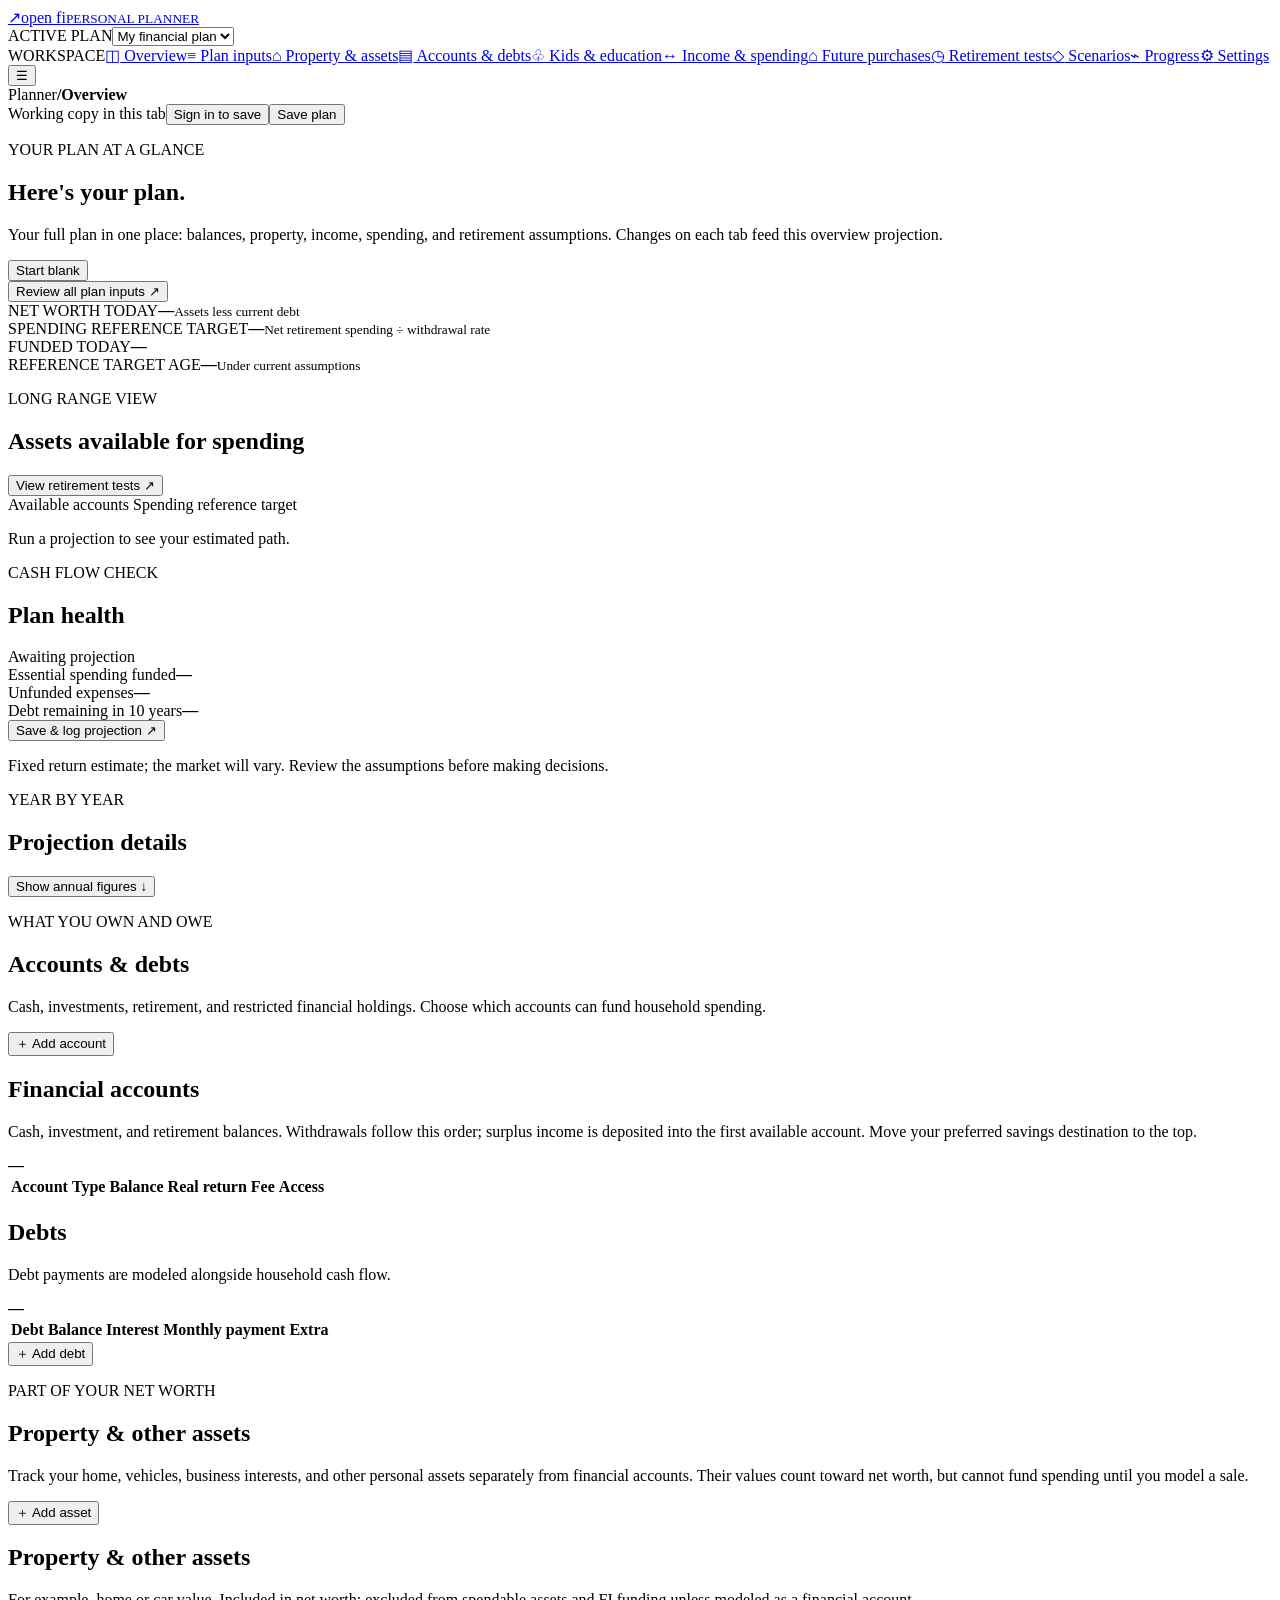
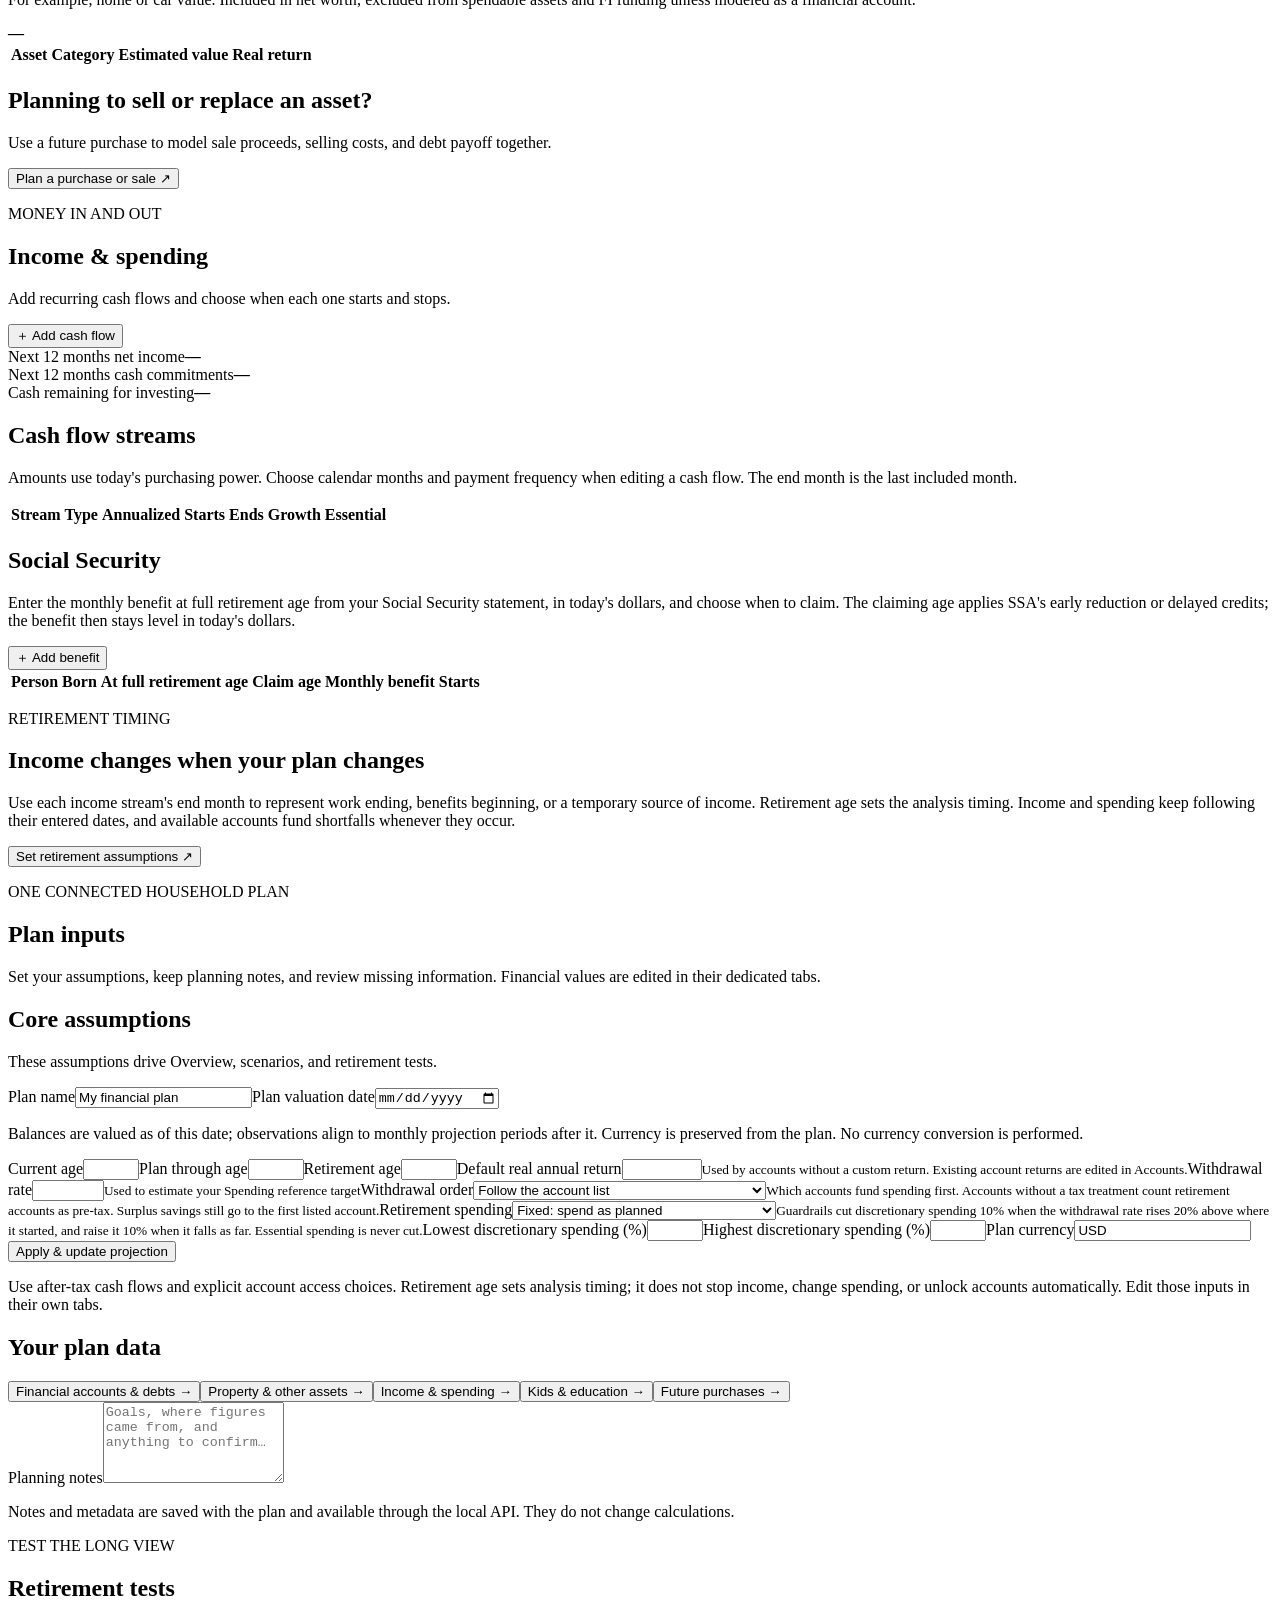
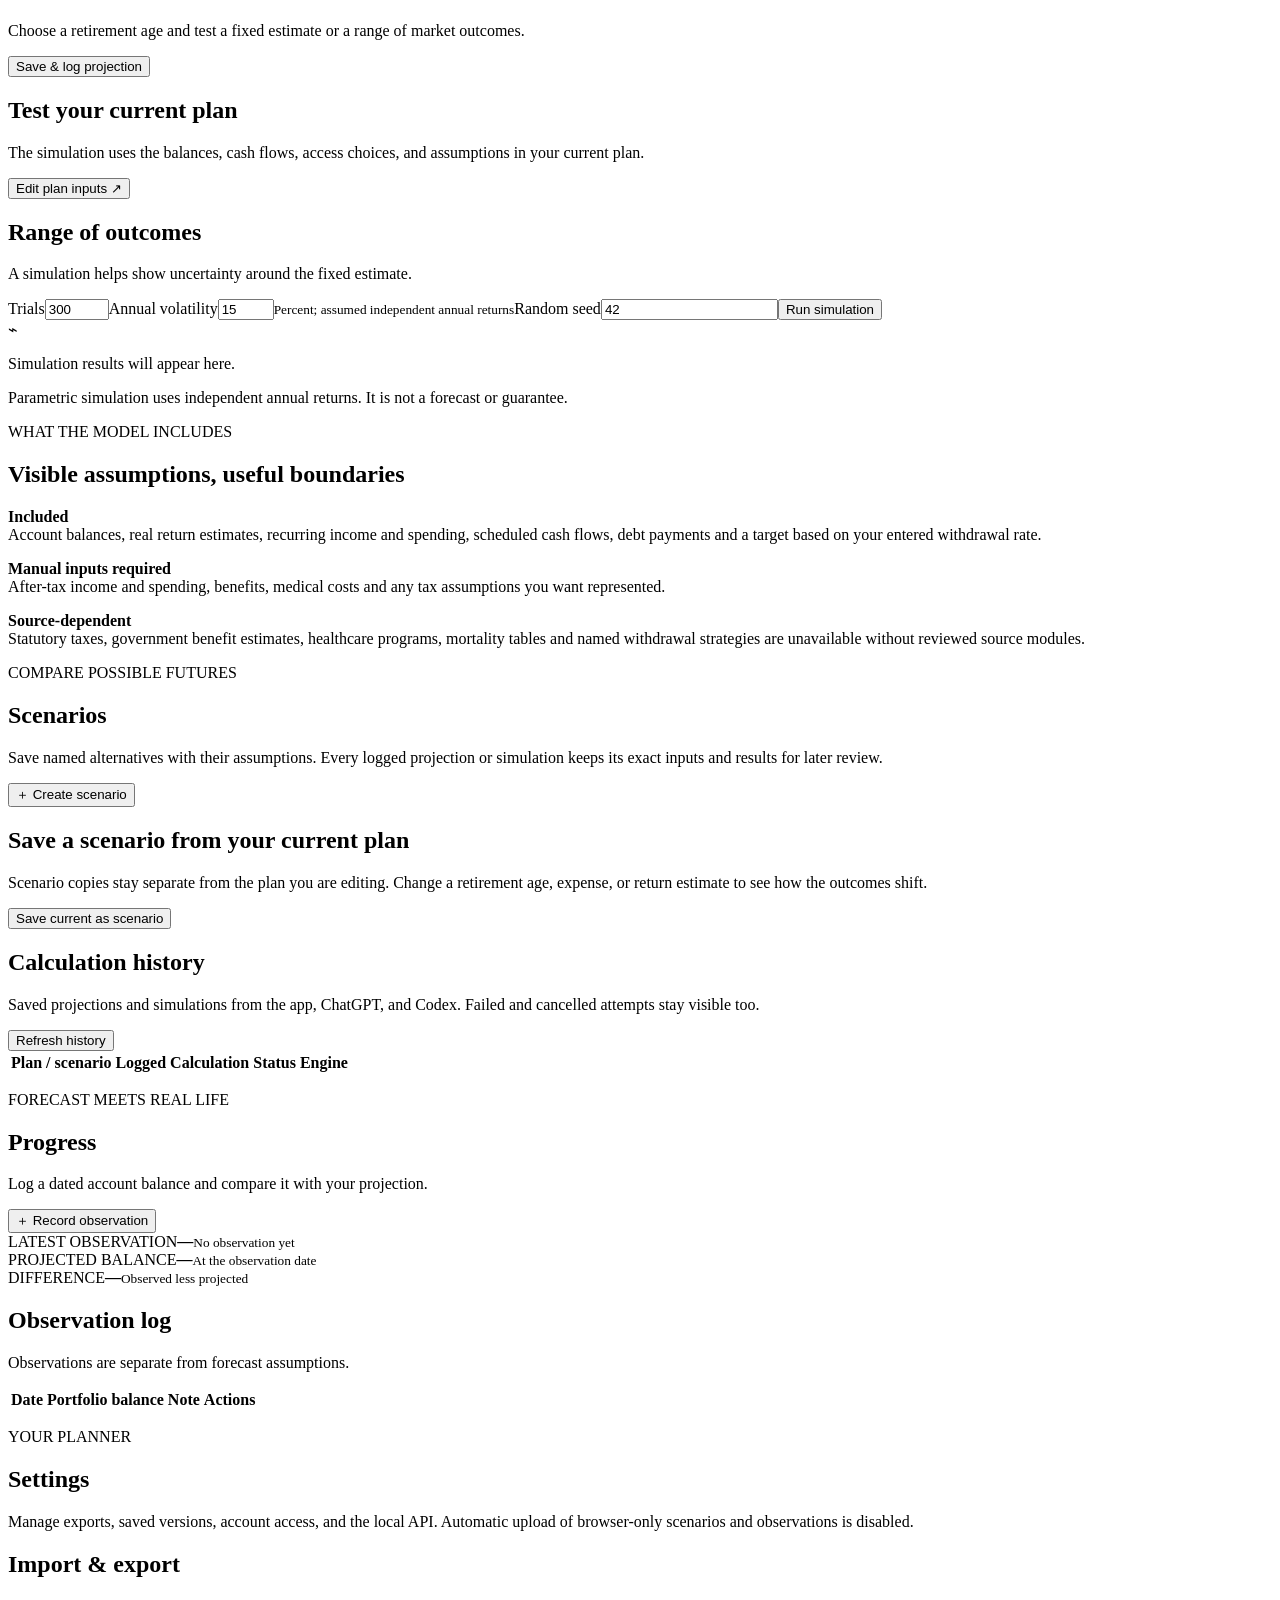
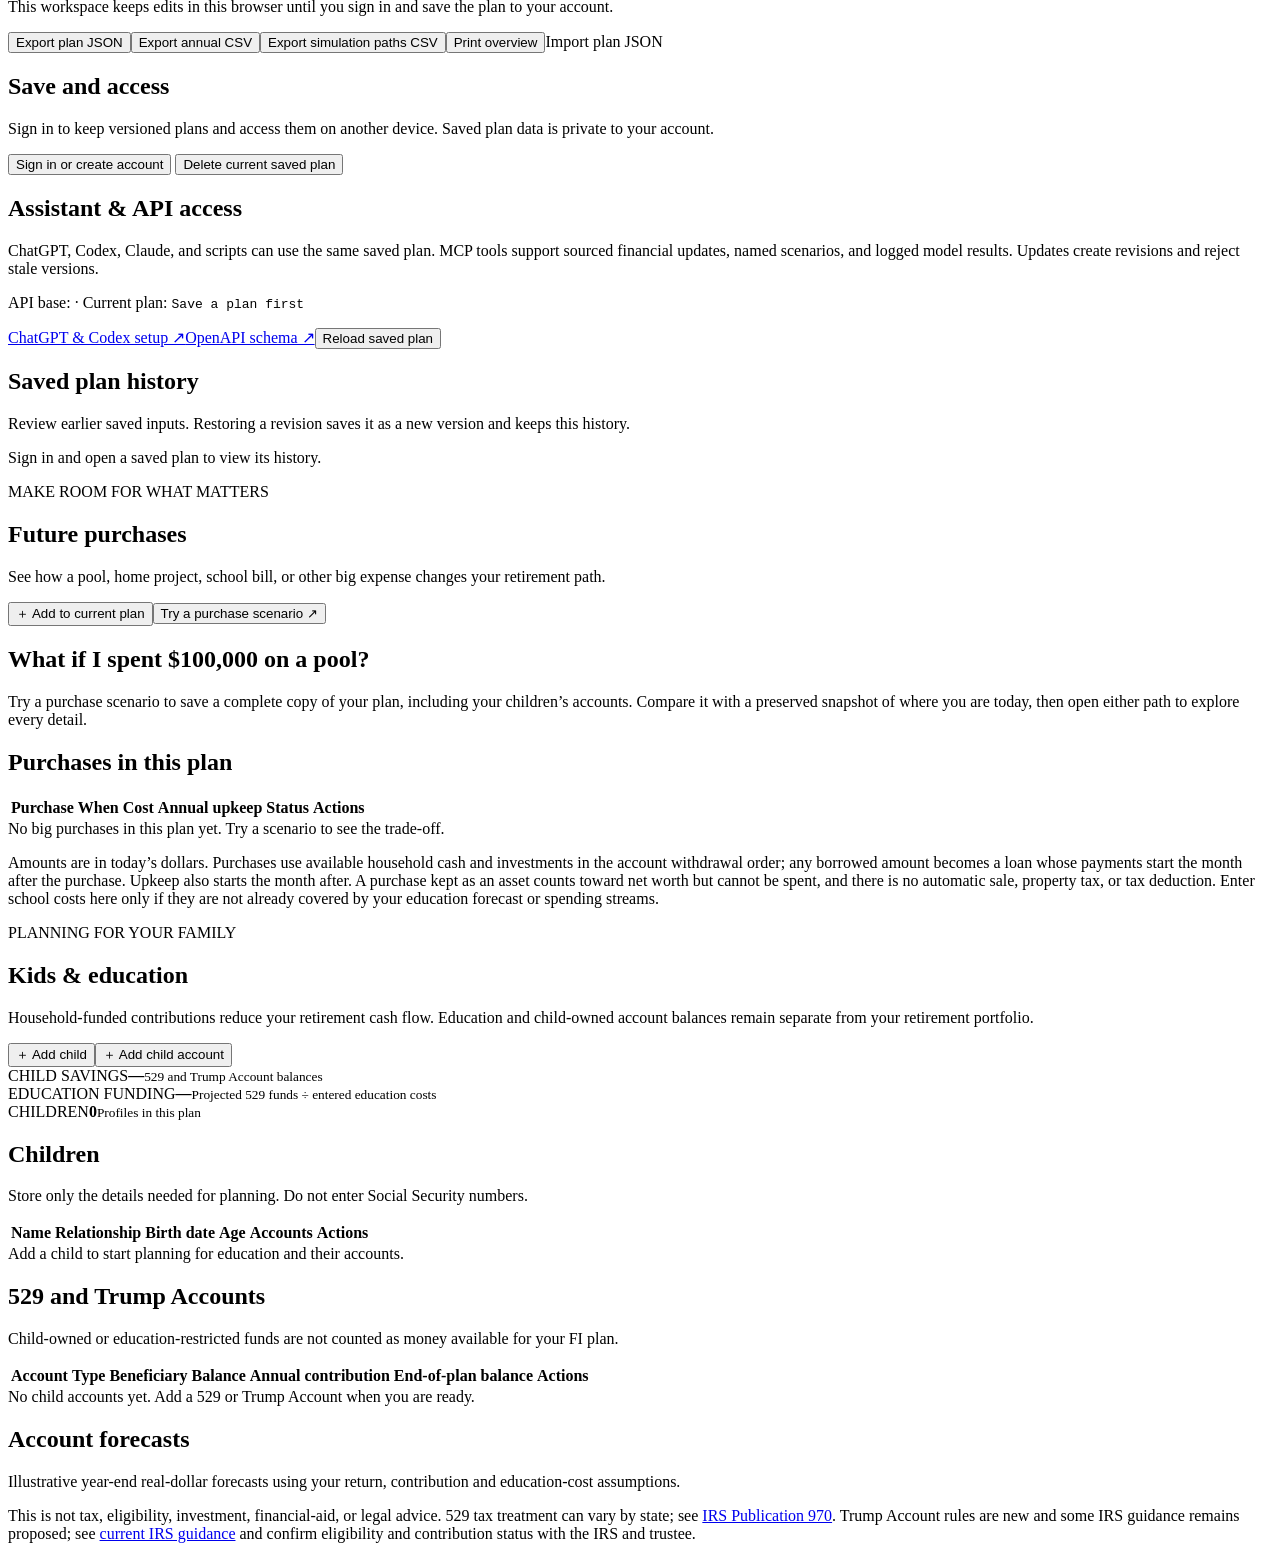
==== commit 5b076b53: "Merge pull request #10 from joekleinsorge/port/social-security Model Social Security income from a s" ====
--- a/web/index.html
+++ b/web/index.html
@@ -1,12 +1,12 @@
 <!doctype html>
-<html lang="en"><head><meta charset="utf-8"><meta name="viewport" content="width=device-width,initial-scale=1"><meta name="theme-color" content="#f4f5f1"><title>Open FI · Planner</title><link rel="stylesheet" href="/style.css"><script src="/plan-inputs.js" defer></script><script src="/runs.js" defer></script><script src="/core.js" defer></script><script src="/overview.js" defer></script><script src="/records.js" defer></script><script src="/assumptions.js" defer></script><script src="/projection.js" defer></script><script src="/scenarios.js" defer></script><script src="/observations.js" defer></script><script src="/session.js" defer></script><script src="/main.js" defer></script><script src="/children.js" defer></script><script src="/purchases.js" defer></script><script src="/planning.js" defer></script><script src="/completion.js" defer></script></head>
+<html lang="en"><head><meta charset="utf-8"><meta name="viewport" content="width=device-width,initial-scale=1"><meta name="theme-color" content="#f4f5f1"><title>Open FI · Planner</title><link rel="stylesheet" href="/style.css"><script src="/plan-inputs.js" defer></script><script src="/runs.js" defer></script><script src="/core.js" defer></script><script src="/overview.js" defer></script><script src="/records.js" defer></script><script src="/assumptions.js" defer></script><script src="/projection.js" defer></script><script src="/scenarios.js" defer></script><script src="/observations.js" defer></script><script src="/session.js" defer></script><script src="/main.js" defer></script><script src="/children.js" defer></script><script src="/purchases.js" defer></script><script src="/social-security.js" defer></script><script src="/planning.js" defer></script><script src="/completion.js" defer></script></head>
 <body>
 <aside class="sidebar" id="sidebar"><a class="brand" href="#overview"><span class="brand-mark">↗</span><span>open fi<small>PERSONAL PLANNER</small></span></a><div class="plan-switch"><span>ACTIVE PLAN</span><select id="saved-plans" aria-label="Saved plans"><option value="">My financial plan</option></select></div><nav aria-label="Planner sections"><span class="nav-label">WORKSPACE</span><a class="nav-item active" href="#overview" data-view="overview"><span>◫</span> Overview</a><a class="nav-item" href="#inputs" data-view="inputs"><span>≡</span> Plan inputs</a><a class="nav-item" href="#assets" data-view="assets"><span>⌂</span> Property &amp; assets</a><a class="nav-item" href="#accounts" data-view="accounts"><span>▤</span> Accounts &amp; debts</a><a class="nav-item" href="#children" data-view="children"><span>♧</span> Kids &amp; education</a><a class="nav-item" href="#cashflow" data-view="cashflow"><span>↔</span> Income &amp; spending</a><a class="nav-item" href="#purchases" data-view="purchases"><span>⌂</span> Future purchases</a><a class="nav-item" href="#retirement" data-view="retirement"><span>◷</span> Retirement tests</a><a class="nav-item" href="#scenarios" data-view="scenarios"><span>◇</span> Scenarios</a><a class="nav-item" href="#progress" data-view="progress"><span>⌁</span> Progress</a><a class="nav-item" href="#settings" data-view="settings"><span>⚙</span> Settings</a></nav></aside>
 <div class="app-shell"><header class="topbar"><button class="menu-button" id="menu-toggle" aria-label="Open navigation">☰</button><div class="crumb"><span>Planner</span><b>/</b><strong id="view-title">Overview</strong></div><div class="top-actions"><span class="save-state" id="save-state">Working copy in this tab</span><button class="button secondary" id="account-button">Sign in to save</button><button class="button primary" id="save-plan">Save plan</button></div></header>
 <main><div id="notice" class="notice" role="status" aria-live="polite" hidden></div>
 <section class="view active" id="view-overview"><div class="page-head"><div><p class="eyebrow">YOUR PLAN AT A GLANCE</p><h1 id="greeting">Here's your plan.</h1><p class="lede">Your full plan in one place: balances, property, income, spending, and retirement assumptions. Changes on each tab feed this overview projection.</p></div><button class="button secondary" id="blank-plan">Start blank</button></div><div class="plan-overview-links"><button class="button secondary" data-jump="inputs">Review all plan inputs ↗</button><span id="input-review-count"></span></div><div class="kpi-grid"><article class="kpi"><span>NET WORTH TODAY</span><strong id="net-worth">—</strong><small id="net-worth-note">Assets less current debt</small></article><article class="kpi"><span>SPENDING REFERENCE TARGET</span><strong id="fi-target">—</strong><small>Net retirement spending ÷ withdrawal rate</small></article><article class="kpi"><span>FUNDED TODAY</span><strong id="funded-progress">—</strong><div class="progress-track" role="progressbar" aria-label="Progress toward Spending reference target using accounts available for spending" aria-valuemin="0" aria-valuemax="100" aria-valuenow="0"><i id="funded-bar"></i></div></article><article class="kpi accent"><span>REFERENCE TARGET AGE</span><strong id="fi-age">—</strong><small id="fi-age-note">Under current assumptions</small></article></div><div class="content-grid"><article class="panel projection-panel"><div class="panel-head"><div><p class="eyebrow">LONG RANGE VIEW</p><h2>Assets available for spending</h2></div><button class="link-button" data-jump="retirement">View retirement tests ↗</button></div><div id="chart" class="chart" role="img" aria-label="Available financial assets and financial independence target"></div><div class="legend"><span><i></i> Available accounts</span><span><i class="dash"></i> Spending reference target</span></div><p class="small-note" id="projection-note">Run a projection to see your estimated path.</p></article><article class="panel health-panel"><div class="panel-head"><div><p class="eyebrow">CASH FLOW CHECK</p><h2>Plan health</h2></div><span class="status-pill" id="health-status">Awaiting projection</span></div><div class="health-line"><span>Essential spending funded</span><strong id="essential-health">—</strong></div><div class="health-line"><span>Unfunded expenses</span><strong id="unfunded-health">—</strong></div><div class="health-line"><span>Debt remaining in 10 years</span><strong id="debt-health">—</strong></div><button class="button primary full" id="run-projection">Save &amp; log projection <span>↗</span></button><p class="small-note">Fixed return estimate; the market will vary. Review the assumptions before making decisions.</p></article></div><article class="panel annual-panel"><div class="panel-head"><div><p class="eyebrow">YEAR BY YEAR</p><h2>Projection details</h2></div><button class="link-button" id="table-toggle" aria-expanded="false">Show annual figures ↓</button></div><div class="table-scroll" id="annual-wrap" hidden><table><thead><tr><th>Year</th><th>Age</th><th>Available assets</th><th>Net worth</th><th>Debt</th><th>Purchases</th><th>Kids’ funding</th><th>Unfunded</th></tr></thead><tbody id="annual-table"></tbody></table></div></article></section>
 <section class="view" id="view-accounts"><div class="page-head"><div><p class="eyebrow">WHAT YOU OWN AND OWE</p><h1>Accounts &amp; debts</h1><p class="lede">Cash, investments, retirement, and restricted financial holdings. Choose which accounts can fund household spending.</p></div><button class="button primary" data-add="account">＋ Add account</button></div><article class="panel"><div class="panel-head"><div><h2>Financial accounts</h2><p class="small-note">Cash, investment, and retirement balances. Withdrawals follow this order; surplus income is deposited into the first available account. Move your preferred savings destination to the top.</p></div><strong class="section-total" id="accounts-total">—</strong></div><div class="table-scroll"><table><thead><tr><th>Account</th><th>Type</th><th>Balance</th><th>Real return</th><th>Fee</th><th>Access</th><th></th></tr></thead><tbody id="accounts-table"></tbody></table><div class="empty-state" id="accounts-empty" hidden>No accounts yet. Add an account to build your projection.</div></div></article><article class="panel"><div class="panel-head"><div><h2>Debts</h2><p class="small-note">Debt payments are modeled alongside household cash flow.</p></div><strong class="section-total" id="debts-total">—</strong></div><div class="table-scroll"><table><thead><tr><th>Debt</th><th>Balance</th><th>Interest</th><th>Monthly payment</th><th>Extra</th><th></th></tr></thead><tbody id="debts-table"></tbody></table><div class="empty-state" id="debts-empty" hidden>No debts recorded.</div></div><button class="button secondary" data-add="debt">＋ Add debt</button></article></section><section class="view" id="view-assets"><div class="page-head"><div><p class="eyebrow">PART OF YOUR NET WORTH</p><h1>Property &amp; other assets</h1><p class="lede">Track your home, vehicles, business interests, and other personal assets separately from financial accounts. Their values count toward net worth, but cannot fund spending until you model a sale.</p></div><button class="button primary" data-add="asset">＋ Add asset</button></div><article class="panel"><div class="panel-head"><div><h2>Property &amp; other assets</h2><p class="small-note">For example, home or car value. Included in net worth; excluded from spendable assets and FI funding unless modeled as a financial account.</p></div><strong class="section-total" id="assets-total">—</strong></div><div class="table-scroll"><table><thead><tr><th>Asset</th><th>Category</th><th>Estimated value</th><th>Real return</th><th></th></tr></thead><tbody id="assets-table"></tbody></table><div class="empty-state" id="assets-empty" hidden>No property or other assets recorded.</div></div></article><article class="panel callout"><div><h2>Planning to sell or replace an asset?</h2><p>Use a future purchase to model sale proceeds, selling costs, and debt payoff together.</p></div><button class="button secondary" data-jump="purchases">Plan a purchase or sale ↗</button></article></section>
-<section class="view" id="view-cashflow"><div class="page-head"><div><p class="eyebrow">MONEY IN AND OUT</p><h1>Income &amp; spending</h1><p class="lede">Add recurring cash flows and choose when each one starts and stops.</p></div><button class="button primary" data-add="stream">＋ Add cash flow</button></div><div class="summary-strip"><div><span>Next 12 months net income</span><strong id="income-total">—</strong></div><div><span>Next 12 months cash commitments</span><strong id="spending-total">—</strong></div><div><span>Cash remaining for investing</span><strong id="surplus-total">—</strong></div></div><article class="panel"><div class="panel-head"><div><h2>Cash flow streams</h2><p class="small-note">Amounts use today's purchasing power. Choose calendar months and payment frequency when editing a cash flow. The end month is the last included month.</p></div></div><div class="table-scroll"><table><thead><tr><th>Stream</th><th>Type</th><th>Annualized</th><th>Starts</th><th>Ends</th><th>Growth</th><th>Essential</th><th></th></tr></thead><tbody id="streams-table"></tbody></table><div class="empty-state" id="streams-empty" hidden>No cash flows yet. Add income and expenses.</div></div></article><article class="panel callout"><div><p class="eyebrow">RETIREMENT TIMING</p><h2>Income changes when your plan changes</h2><p>Use each income stream's end month to represent work ending, benefits beginning, or a temporary source of income. Retirement age sets the analysis timing. Income and spending keep following their entered dates, and available accounts fund shortfalls whenever they occur.</p></div><button class="button secondary" data-jump="inputs">Set retirement assumptions ↗</button></article></section>
+<section class="view" id="view-cashflow"><div class="page-head"><div><p class="eyebrow">MONEY IN AND OUT</p><h1>Income &amp; spending</h1><p class="lede">Add recurring cash flows and choose when each one starts and stops.</p></div><button class="button primary" data-add="stream">＋ Add cash flow</button></div><div class="summary-strip"><div><span>Next 12 months net income</span><strong id="income-total">—</strong></div><div><span>Next 12 months cash commitments</span><strong id="spending-total">—</strong></div><div><span>Cash remaining for investing</span><strong id="surplus-total">—</strong></div></div><article class="panel"><div class="panel-head"><div><h2>Cash flow streams</h2><p class="small-note">Amounts use today's purchasing power. Choose calendar months and payment frequency when editing a cash flow. The end month is the last included month.</p></div></div><div class="table-scroll"><table><thead><tr><th>Stream</th><th>Type</th><th>Annualized</th><th>Starts</th><th>Ends</th><th>Growth</th><th>Essential</th><th></th></tr></thead><tbody id="streams-table"></tbody></table><div class="empty-state" id="streams-empty" hidden>No cash flows yet. Add income and expenses.</div></div></article><article class="panel" id="ss-panel"><div class="panel-head"><div><h2>Social Security</h2><p class="small-note">Enter the monthly benefit at full retirement age from your Social Security statement, in today's dollars, and choose when to claim. The claiming age applies SSA's early reduction or delayed credits; the benefit then stays level in today's dollars.</p></div><button class="button secondary" id="add-ss">＋ Add benefit</button></div><div class="table-scroll"><table><thead><tr><th>Person</th><th>Born</th><th>At full retirement age</th><th>Claim age</th><th>Monthly benefit</th><th>Starts</th><th></th></tr></thead><tbody id="ss-table"></tbody></table><div class="empty-state" id="ss-empty" hidden>No Social Security benefits yet. Add one from your statement.</div></div></article><article class="panel callout"><div><p class="eyebrow">RETIREMENT TIMING</p><h2>Income changes when your plan changes</h2><p>Use each income stream's end month to represent work ending, benefits beginning, or a temporary source of income. Retirement age sets the analysis timing. Income and spending keep following their entered dates, and available accounts fund shortfalls whenever they occur.</p></div><button class="button secondary" data-jump="inputs">Set retirement assumptions ↗</button></article></section>
 <section class="view" id="view-inputs"><div class="page-head"><div><p class="eyebrow">ONE CONNECTED HOUSEHOLD PLAN</p><h1>Plan inputs</h1><p class="lede">Set your assumptions, keep planning notes, and review missing information. Financial values are edited in their dedicated tabs.</p></div></div><div class="content-grid"><article class="panel"><div class="panel-head"><div><h2>Core assumptions</h2><p class="small-note">These assumptions drive Overview, scenarios, and retirement tests.</p></div></div><label class="wide-label">Plan name<input id="plan-name" maxlength="120" value="My financial plan"></label><label class="wide-label">Plan valuation date<input id="valuation-date" type="date" required></label><p class="small-note">Balances are valued as of this date; observations align to monthly projection periods after it. Currency is preserved from the plan. No currency conversion is performed.</p><form id="assumptions-form" class="form-grid"><label>Current age<input name="age" type="number" min="0" max="150" required></label><label>Plan through age<input name="end_age" type="number" min="1" max="300" required></label><label>Retirement age<input name="retirement_age" type="number" min="0" max="300" required></label><label>Default real annual return<input name="return_rate" type="number" step="0.1" min="-99" max="1000" required><small>Used by accounts without a custom return. Existing account returns are edited in Accounts.</small></label><label>Withdrawal rate<input name="withdrawal_rate" type="number" step="0.1" min="0.1" max="100" required><small>Used to estimate your Spending reference target</small></label><label>Withdrawal order<select name="withdrawal_order"><option value="listed">Follow the account list</option><option value="tax_efficient">Tax-efficient: cash, taxable, pre-tax, then Roth</option></select><small>Which accounts fund spending first. Accounts without a tax treatment count retirement accounts as pre-tax. Surplus savings still go to the first listed account.</small></label><label>Retirement spending<select name="spending_kind"><option value="fixed">Fixed: spend as planned</option><option value="guardrails">Guardrails: adjust discretionary spending</option></select><small>Guardrails cut discretionary spending 10% when the withdrawal rate rises 20% above where it started, and raise it 10% when it falls as far. Essential spending is never cut.</small></label><label class="guardrail-field">Lowest discretionary spending (%)<input name="spending_floor" type="number" min="0" max="100" step="5"></label><label class="guardrail-field">Highest discretionary spending (%)<input name="spending_ceiling" type="number" min="100" max="300" step="5"></label><label>Plan currency<input id="currency-display" type="text" value="USD" readonly aria-label="Plan currency"></label><div class="form-actions"><button class="button secondary" type="submit">Apply &amp; update projection</button></div></form><p class="method-note">Use after-tax cash flows and explicit account access choices. Retirement age sets analysis timing; it does not stop income, change spending, or unlock accounts automatically. Edit those inputs in their own tabs.</p></article><article class="panel"><h2>Your plan data</h2><div class="input-links"><button data-jump="accounts">Financial accounts &amp; debts <span>→</span></button><button data-jump="assets">Property &amp; other assets <span>→</span></button><button data-jump="cashflow">Income &amp; spending <span>→</span></button><button data-jump="children">Kids &amp; education <span>→</span></button><button data-jump="purchases">Future purchases <span>→</span></button></div><label class="wide-label">Planning notes<textarea id="plan-notes" rows="5" maxlength="10000" placeholder="Goals, where figures came from, and anything to confirm…"></textarea></label><p class="small-note">Notes and metadata are saved with the plan and available through the local API. They do not change calculations.</p></article></div><article class="panel" id="input-review-panel" hidden><div class="panel-head"><div><h2>Information to review</h2><p class="small-note">Record what is known and what still needs confirming. Documenting an answer does not automatically change a modeled value; edit the linked input too.</p></div></div><div id="input-review-list"></div><details id="import-cautions"><summary>How the imported figures were modeled</summary><ul id="import-cautions-list"></ul></details></article></section>
 <section class="view" id="view-retirement"><div class="page-head"><div><p class="eyebrow">TEST THE LONG VIEW</p><h1>Retirement tests</h1><p class="lede">Choose a retirement age and test a fixed estimate or a range of market outcomes.</p></div><button class="button primary" id="run-retirement">Save &amp; log projection</button></div><div class="content-grid retirement-grid"><article class="panel callout"><div><h2>Test your current plan</h2><p>The simulation uses the balances, cash flows, access choices, and assumptions in your current plan.</p><button class="button secondary" data-jump="inputs">Edit plan inputs ↗</button></div></article><article class="panel"><div class="panel-head"><div><h2>Range of outcomes</h2><p class="small-note">A simulation helps show uncertainty around the fixed estimate.</p></div></div><div class="form-grid sim-form"><label>Trials<input id="trials" type="number" min="1" max="2000" value="300"></label><label>Annual volatility<input id="volatility" type="number" min="0" max="100" step="1" value="15"><small>Percent; assumed independent annual returns</small></label><label>Random seed<input id="seed" type="number" value="42"></label><button class="button secondary" id="run-simulation">Run simulation</button></div><div id="simulation-result" class="simulation-result"><span class="quiet-icon">⌁</span><p>Simulation results will appear here.</p></div><p class="method-note">Parametric simulation uses independent annual returns. It is not a forecast or guarantee.</p></article></div><article class="panel"><div class="panel-head"><div><p class="eyebrow">WHAT THE MODEL INCLUDES</p><h2>Visible assumptions, useful boundaries</h2></div></div><div class="boundary-grid"><p><strong>Included</strong><br>Account balances, real return estimates, recurring income and spending, scheduled cash flows, debt payments and a target based on your entered withdrawal rate.</p><p><strong>Manual inputs required</strong><br>After-tax income and spending, benefits, medical costs and any tax assumptions you want represented.</p><p><strong>Source-dependent</strong><br>Statutory taxes, government benefit estimates, healthcare programs, mortality tables and named withdrawal strategies are unavailable without reviewed source modules.</p></div></article></section>
 <section class="view" id="view-scenarios"><div class="page-head"><div><p class="eyebrow">COMPARE POSSIBLE FUTURES</p><h1>Scenarios</h1><p class="lede">Save named alternatives with their assumptions. Every logged projection or simulation keeps its exact inputs and results for later review.</p></div><button class="button primary" id="new-scenario">＋ Create scenario</button></div><div class="scenario-grid" id="scenario-list"></div><article class="panel comparison-panel" id="comparison-panel" hidden><div class="panel-head"><div><p class="eyebrow">SIDE BY SIDE</p><h2>Scenario comparison</h2></div><button class="link-button" id="clear-comparison">Clear comparison</button></div><div class="comparison-chart" id="comparison-chart"></div><div class="comparison-cards" id="comparison-cards"></div></article><article class="panel callout"><div><h2>Save a scenario from your current plan</h2><p>Scenario copies stay separate from the plan you are editing. Change a retirement age, expense, or return estimate to see how the outcomes shift.</p></div><button class="button secondary" id="save-scenario">Save current as scenario</button></article><article class="panel"><div class="panel-head"><div><h2>Calculation history</h2><p class="small-note">Saved projections and simulations from the app, ChatGPT, and Codex. Failed and cancelled attempts stay visible too.</p></div><button class="button secondary" id="refresh-runs">Refresh history</button></div><div class="table-scroll"><table><thead><tr><th>Plan / scenario</th><th>Logged</th><th>Calculation</th><th>Status</th><th>Engine</th><th></th></tr></thead><tbody id="runs-table"></tbody></table><div class="empty-state" id="runs-empty"></div></div><button class="button secondary" id="older-runs" hidden>Load older runs</button></article><article class="panel" id="run-detail" hidden></article></section>
@@ -16,6 +16,7 @@
 <section class="view" id="view-children"><div class="page-head"><div><p class="eyebrow">PLANNING FOR YOUR FAMILY</p><h1>Kids &amp; education</h1><p class="lede">Household-funded contributions reduce your retirement cash flow. Education and child-owned account balances remain separate from your retirement portfolio.</p></div><div class="button-row"><button class="button secondary" id="add-child">＋ Add child</button><button class="button primary" id="add-child-account">＋ Add child account</button></div></div><div class="kpi-grid child-kpis"><article class="kpi"><span>CHILD SAVINGS</span><strong id="child-total">—</strong><small>529 and Trump Account balances</small></article><article class="kpi"><span>EDUCATION FUNDING</span><strong id="education-funded">—</strong><small>Projected 529 funds ÷ entered education costs</small></article><article class="kpi"><span>CHILDREN</span><strong id="child-count">0</strong><small>Profiles in this plan</small></article></div><article class="panel"><div class="panel-head"><div><h2>Children</h2><p class="small-note">Store only the details needed for planning. Do not enter Social Security numbers.</p></div></div><div class="table-scroll"><table><thead><tr><th>Name</th><th>Relationship</th><th>Birth date</th><th>Age</th><th>Accounts</th><th>Actions</th></tr></thead><tbody id="children-table"></tbody></table><div class="empty-state" id="children-empty">Add a child to start planning for education and their accounts.</div></div></article><article class="panel"><div class="panel-head"><div><h2>529 and Trump Accounts</h2><p class="small-note">Child-owned or education-restricted funds are not counted as money available for your FI plan.</p></div></div><div class="table-scroll"><table><thead><tr><th>Account</th><th>Type</th><th>Beneficiary</th><th>Balance</th><th>Annual contribution</th><th>End-of-plan balance</th><th>Actions</th></tr></thead><tbody id="child-accounts-table"></tbody></table><div class="empty-state" id="child-accounts-empty">No child accounts yet. Add a 529 or Trump Account when you are ready.</div></div></article><article class="panel child-projection-panel"><div class="panel-head"><div><h2>Account forecasts</h2><p class="small-note">Illustrative year-end real-dollar forecasts using your return, contribution and education-cost assumptions.</p></div></div><div id="child-projections"></div><p class="method-note">This is not tax, eligibility, investment, financial-aid, or legal advice. 529 tax treatment can vary by state; see <a href="https://www.irs.gov/publications/p970" target="_blank" rel="noopener noreferrer">IRS Publication 970</a>. Trump Account rules are new and some IRS guidance remains proposed; see <a href="https://www.irs.gov/newsroom/working-families-tax-cuts" target="_blank" rel="noopener noreferrer">current IRS guidance</a> and confirm eligibility and contribution status with the IRS and trustee.</p></article></section>
 </main></div>
 <dialog id="purchase-dialog"><form id="purchase-form"><div class="dialog-head"><div><p class="eyebrow">EXPLORE A FUTURE CHOICE</p><h2 id="purchase-dialog-title">Try a purchase scenario</h2></div><button type="button" class="icon-button" id="purchase-close" aria-label="Close">×</button></div><div class="form-grid"><label>Purchase name<input id="purchase-name" maxlength="120" placeholder="Pool" required></label><label>Total cost in today’s dollars<input id="purchase-amount" type="number" min="0" step="0.01" placeholder="100000" required></label><label>Purchase month<input id="purchase-month" type="month" required><small id="purchase-timing"></small></label><label>Annual upkeep or recurring cost<input id="purchase-upkeep" type="number" min="0" step="0.01" value="0" required><small>Spread monthly from the month after the purchase.</small></label><label>Upkeep lasts (years)<input id="purchase-upkeep-years" type="number" min="1" max="150" step="1" placeholder="Ongoing"><small>Leave blank for ongoing costs such as pool maintenance; enter 4 for four years of tuition. Only ongoing upkeep raises your Spending reference target.</small></label><label class="check-label"><input id="purchase-enabled" type="checkbox" checked>Include this purchase</label><label id="purchase-scenario-label">Scenario name<input id="purchase-scenario-name" maxlength="100" placeholder="Pool in two years"></label><details class="purchase-advanced" id="purchase-advanced"><summary>Financing, selling a current home, and keeping it as an asset</summary><div class="form-grid"><label>Amount borrowed<input id="purchase-loan" type="number" min="0" step="0.01" value="0"><small>Cash due at purchase is the cost minus this loan.</small></label><label>Loan interest rate (%)<input id="purchase-loan-rate" type="number" min="0" max="100" step="0.01" value="6"></label><label>Loan term (years)<input id="purchase-loan-years" type="number" min="1" max="150" step="1" value="30"></label><label>Sell an existing asset<select id="purchase-sell"><option value="">Nothing</option></select><small>For example, sell your current home when moving. Proceeds arrive in the purchase month.</small></label><label>Selling costs (%)<input id="purchase-sell-cost" type="number" min="0" max="50" step="0.1" value="6"></label><label>Pay off a debt from the sale<select id="purchase-payoff"><option value="">None</option></select><small>Paid from sale proceeds only; any remainder stays on its schedule.</small></label><label class="check-label"><input id="purchase-asset" type="checkbox">Keep its value as an asset (home or property)</label><label>Asset value growth (% a year, after inflation)<input id="purchase-asset-return" type="number" min="-99" max="1000" step="0.1" value="0"><small>Counts toward net worth but is not available for spending.</small></label></div></details></div><div class="purchase-preview muted" id="purchase-preview" aria-live="polite"></div><p class="small-note" id="purchase-mode-note"></p><div class="dialog-actions"><button class="button secondary" type="button" id="purchase-cancel">Cancel</button><button class="button primary" type="submit" id="purchase-submit">Save scenario &amp; compare</button></div></form></dialog>
+<dialog id="ss-dialog"><form id="ss-form" method="dialog"><div class="dialog-head"><div><p class="eyebrow">RETIREMENT INCOME</p><h2 id="ss-dialog-title">Add Social Security</h2></div><button type="button" class="icon-button" data-dialog-close="ss-dialog" aria-label="Close">×</button></div><div class="form-grid"><label>Person<input id="ss-name" maxlength="100" required placeholder="e.g. Me"></label><label>Birth date<input id="ss-birth-date" type="date" required><small>Sets full retirement age and the month benefits start.</small></label><label>Monthly benefit at full retirement age<input id="ss-pia" type="number" min="0" max="10000000" step="1" required><small>From your statement, in today's dollars.</small></label><label>Claim at age<select id="ss-claim-years"></select></label><label>and months<select id="ss-claim-months"></select></label><label class="check-label"><input type="checkbox" id="ss-enabled" checked> Include in plan</label></div><div class="ss-compare" id="ss-compare" aria-live="polite"></div><p class="small-note">Benefits are not estimated from earnings. With the tax model on, benefits are taxed as Social Security income. The earnings test and spousal or survivor benefits are not modeled.</p><div class="dialog-actions"><button type="button" class="button secondary" data-dialog-close="ss-dialog">Cancel</button><button class="button primary" type="submit">Save benefit</button></div></form></dialog>
 <dialog id="child-dialog"><form id="child-form" method="dialog"><div class="dialog-head"><div><p class="eyebrow">HOUSEHOLD PROFILE</p><h2 id="child-dialog-title">Add child</h2></div><button type="button" class="icon-button" data-dialog-close="child-dialog" aria-label="Close">×</button></div><div class="form-grid"><label>Name<input id="child-name" maxlength="100" required></label><label>Relationship<select id="child-relationship"><option>Child</option><option>Stepchild</option><option>Ward</option><option>Other dependent</option></select></label><label>Birth date<input id="child-birth-date" type="date" required></label></div><p class="small-note">Birth date is used to estimate age and account timing. No Social Security number is collected or needed here.</p><div class="dialog-actions"><button type="button" class="button secondary" data-dialog-close="child-dialog">Cancel</button><button class="button primary" type="submit">Save child</button></div></form></dialog>
 <dialog id="child-account-dialog"><form id="child-account-form" method="dialog"><div class="dialog-head"><div><p class="eyebrow">CHILD SAVINGS</p><h2 id="child-account-dialog-title">Add child account</h2></div><button type="button" class="icon-button" data-dialog-close="child-account-dialog" aria-label="Close">×</button></div><div class="form-grid"><label>Account name<input id="child-account-name" maxlength="100" required></label><label>Type<select id="child-account-type"><option value="529">529 education account</option><option value="trump">Trump Account</option></select></label><label>Child beneficiary<select id="child-account-beneficiary" required></select></label><label>Adult owner / responsible party<input id="child-account-adult" maxlength="100"></label><label class="trump-field" hidden>Employer contributor group label<input id="child-employer-label" maxlength="100"><small>Use the same label for this contributor across all Trump Accounts so the $2,500 cap can be checked.</small></label><label>Current balance<input id="child-account-balance" type="number" min="0" step="0.01" value="0" required></label><label>Assumed real annual return (%)<input id="child-account-return" type="number" min="-99" max="1000" step="0.1" value="4" required></label><label>Annual account fee (%)<input id="child-account-fee" type="number" min="0" max="99" step="0.01" value="0" required><small>Include plan and investment expenses where known.</small></label><label>Annual contribution<input id="child-account-contribution" type="number" min="0" step="0.01" value="0" required></label><label>Contribution funding<select id="child-contribution-source"><option value="household">Household cash flow</option><option value="external">Outside household / already budgeted</option></select></label><label class="field-529 check-label"><input id="child-cover-shortfall" type="checkbox">Cover unmet education costs from household</label><label>Contribution start year<input id="child-account-start" type="number" min="2026" max="2126" value="2026" required></label><label>Contribution end year<input id="child-account-end" type="number" min="2026" max="2126" value="2030" required></label><label class="field-529">Annual education cost funded from 529<input id="child-education-cost" type="number" min="0" step="0.01" value="0" required></label><label class="field-529">Education begins at age<input id="child-education-age" type="number" min="0" max="100" value="18" required></label><label class="field-529">Years of education costs<input id="child-education-years" type="number" min="0" max="30" value="4" required></label><label class="trump-field" hidden>Annual employer contribution (counts toward $5,000 limit)<input id="child-employer-contribution" type="number" min="0" max="2500" step="0.01" value="0" required></label><label class="trump-field" hidden>One-time pilot contribution assumed<select id="child-pilot"><option value="0">None</option><option value="1000">$1,000 expected or confirmed</option></select></label><label class="trump-field" hidden>Pilot contribution year<input id="child-pilot-year" type="number" min="2026" max="2028" value="2026" required></label></div><p id="child-account-guidance" class="method-note">529s are modeled for education funding only. Federal tax-free treatment requires qualified use; state tax treatment varies.</p><div class="dialog-actions"><button type="button" class="button secondary" data-dialog-close="child-account-dialog">Cancel</button><button class="button primary" type="submit">Save account</button></div></form></dialog>
 <dialog id="record-dialog"><form id="record-form" method="dialog"><div class="dialog-head"><div><p class="eyebrow" id="dialog-eyebrow">EDIT PLAN</p><h2 id="dialog-title">Add record</h2></div><button type="button" class="icon-button" id="dialog-close" aria-label="Close">×</button></div><div id="dialog-fields" class="form-grid"></div><div class="dialog-actions"><button class="button secondary" type="button" id="record-cancel">Cancel</button><button class="button primary" type="submit">Apply &amp; update projection</button></div></form></dialog>
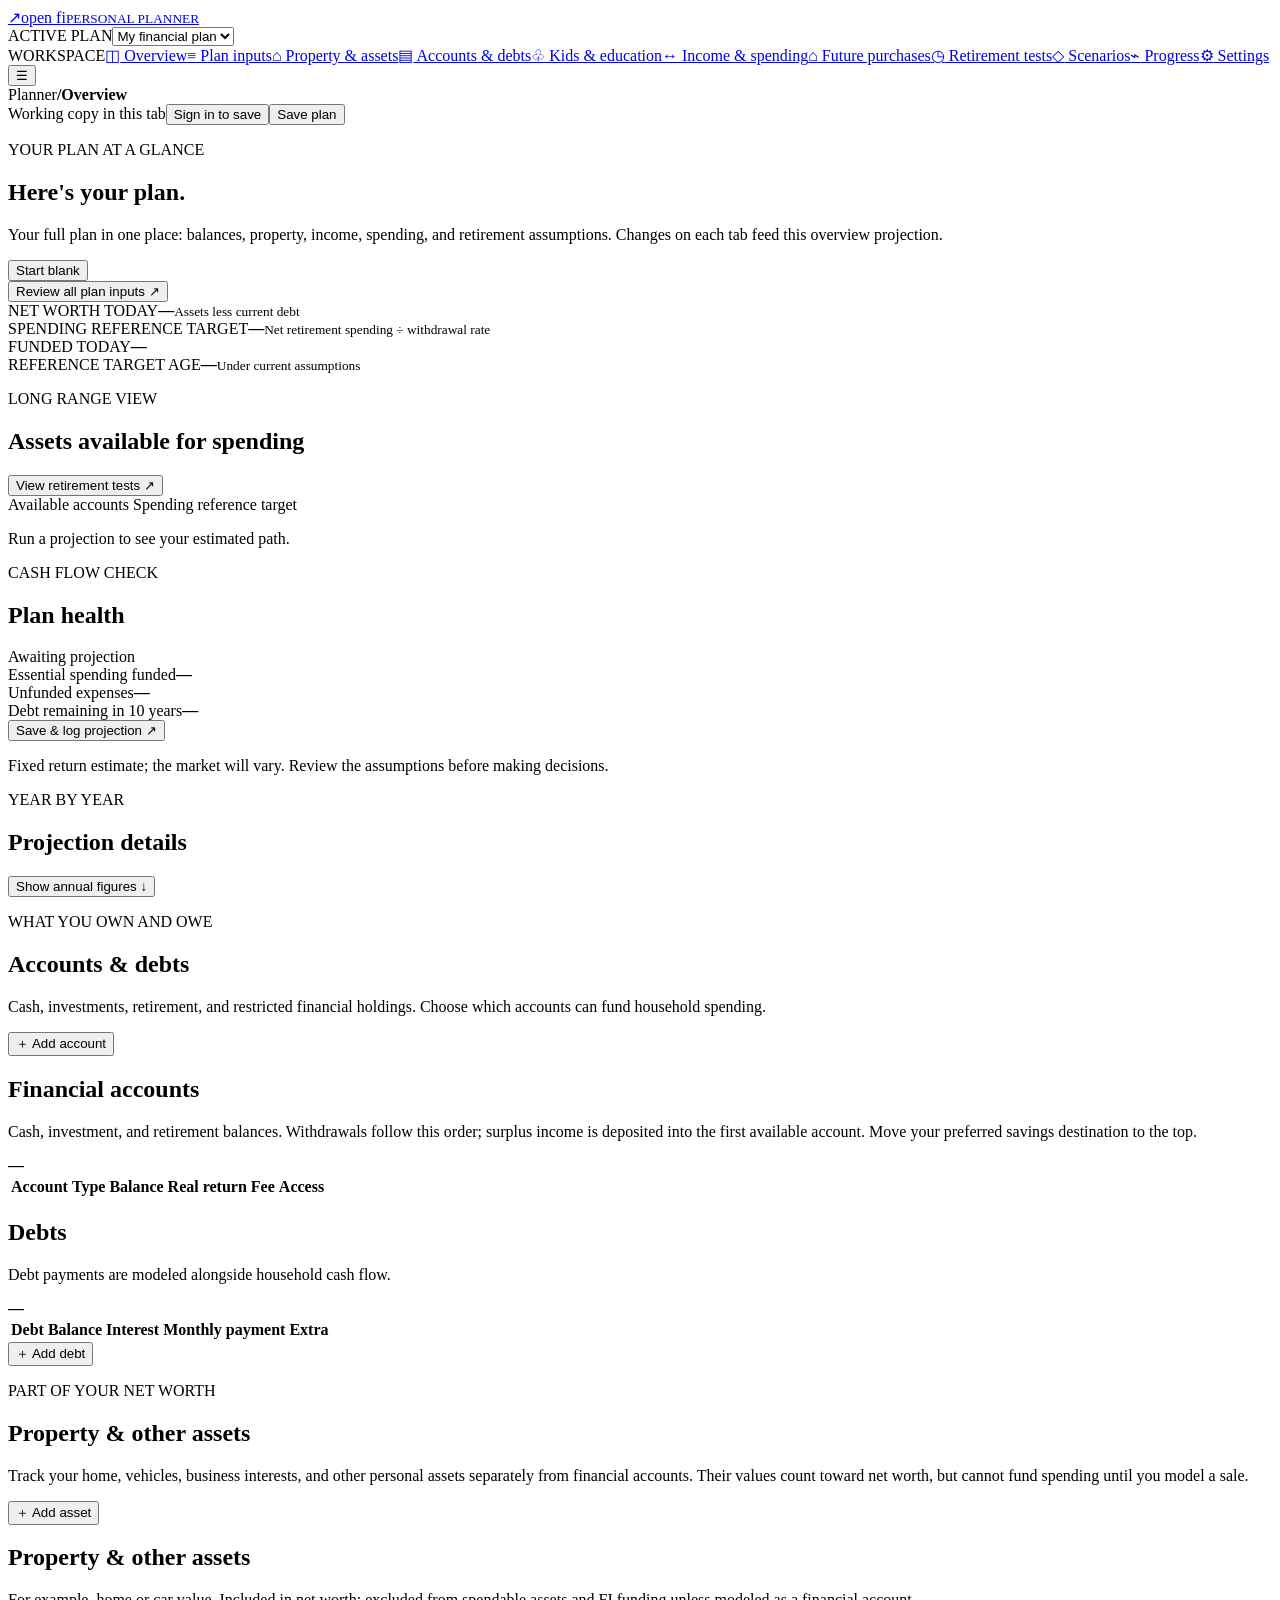
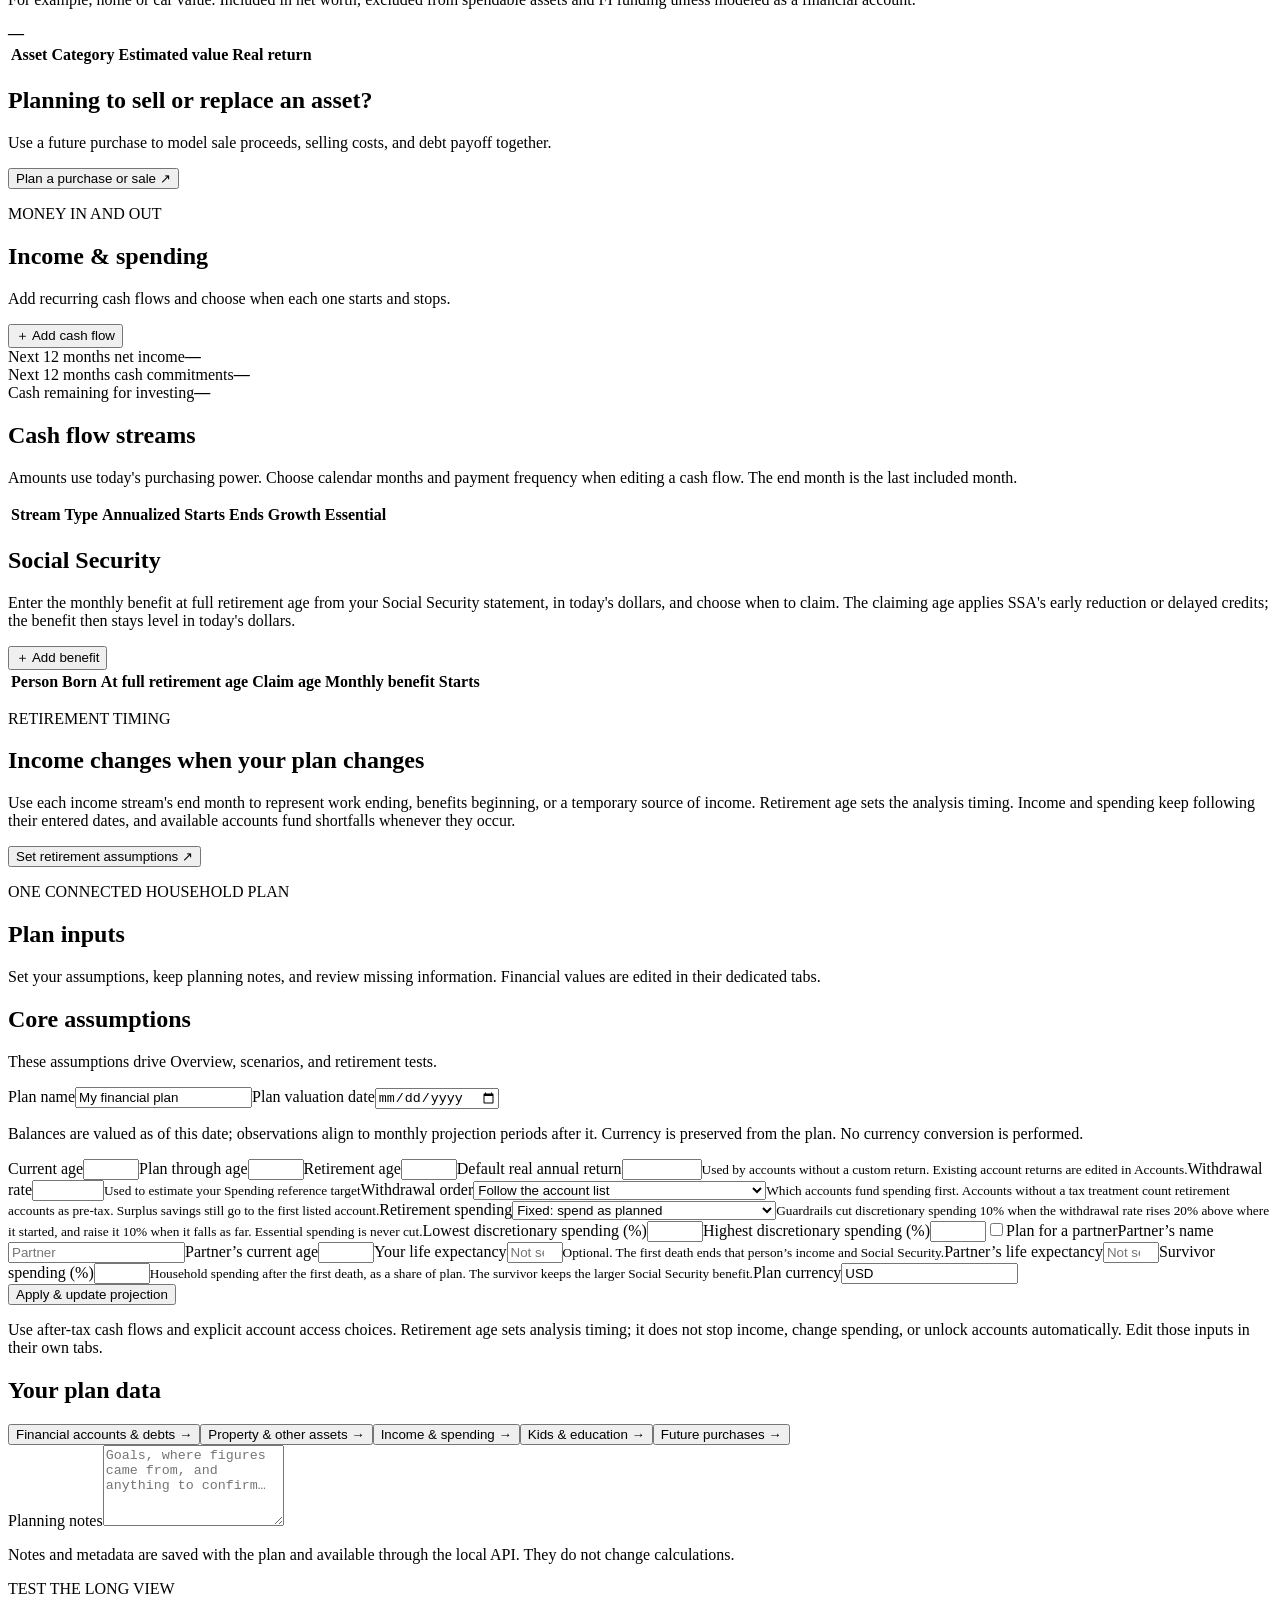
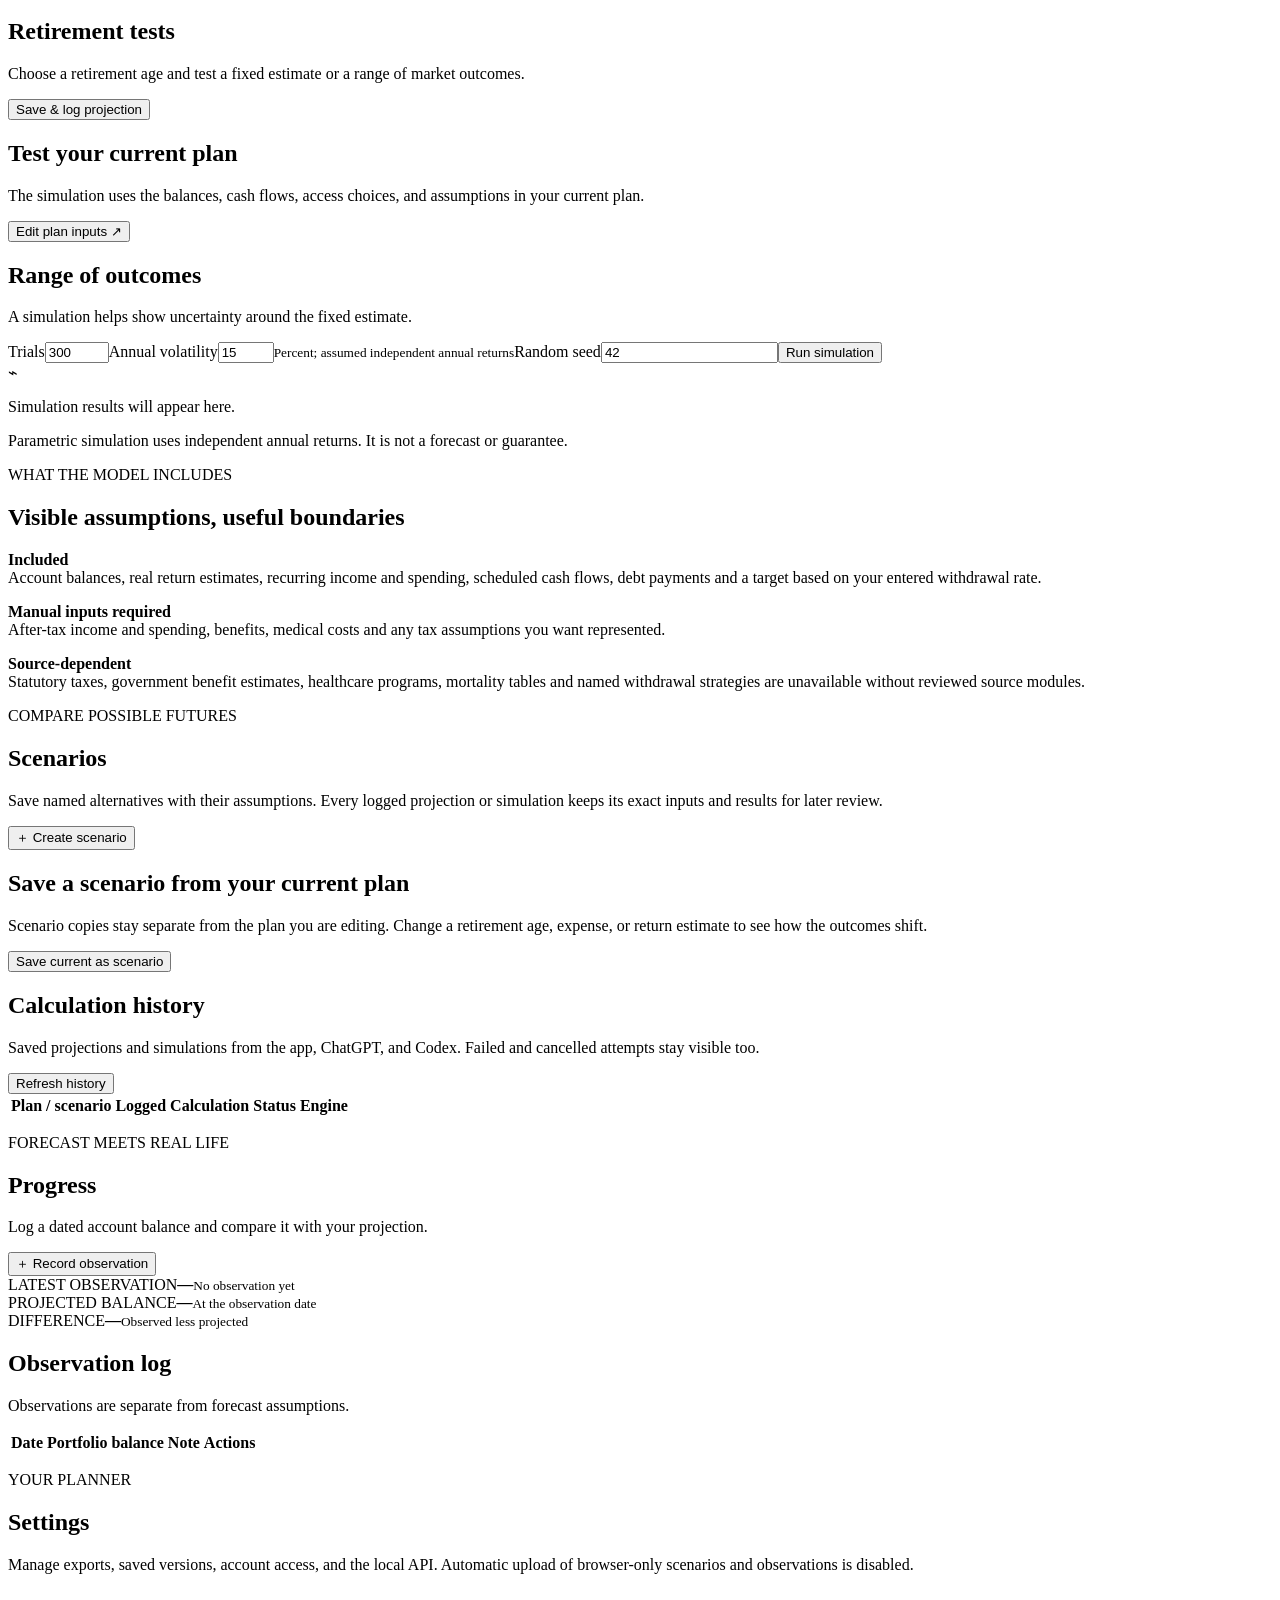
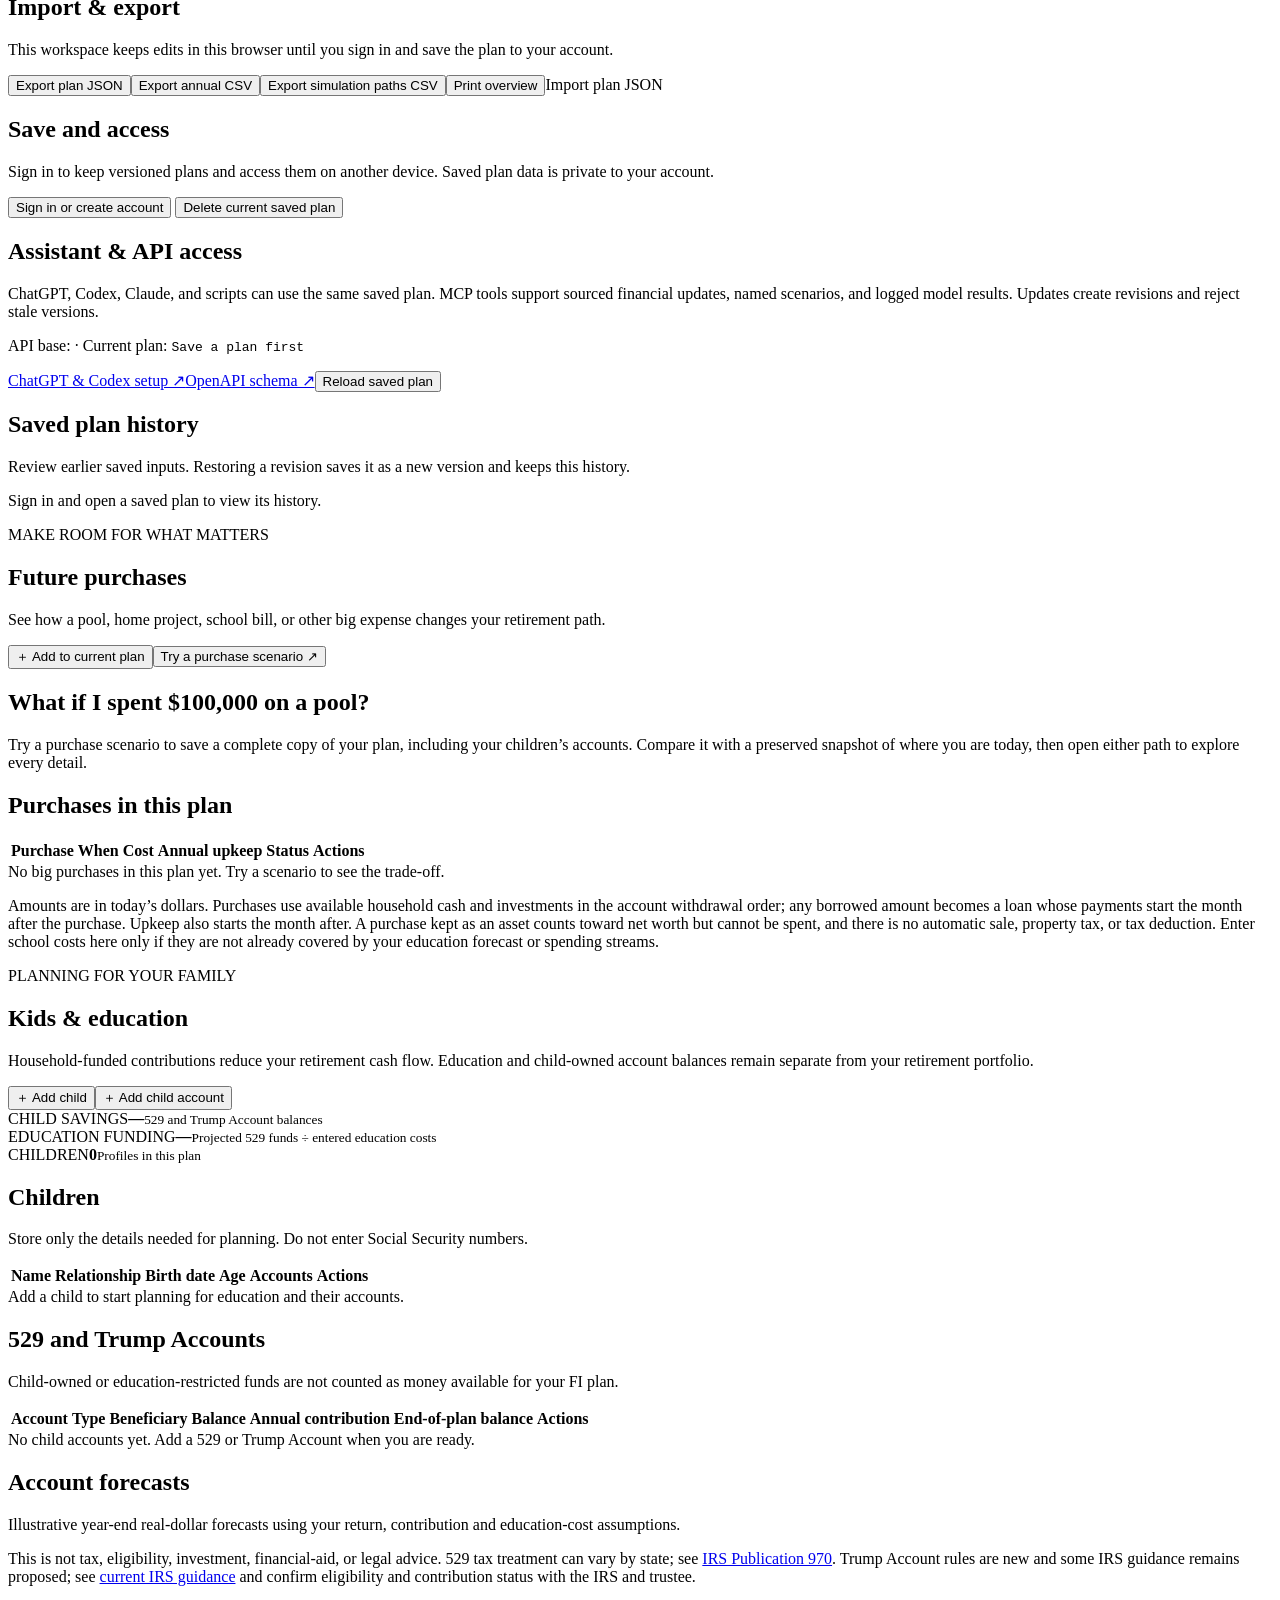
==== commit 3e1a87b1: "Merge pull request #11 from joekleinsorge/port/partner Plan for couples with survivor spending and s" ====
--- a/web/index.html
+++ b/web/index.html
@@ -7,7 +7,7 @@
 <section class="view active" id="view-overview"><div class="page-head"><div><p class="eyebrow">YOUR PLAN AT A GLANCE</p><h1 id="greeting">Here's your plan.</h1><p class="lede">Your full plan in one place: balances, property, income, spending, and retirement assumptions. Changes on each tab feed this overview projection.</p></div><button class="button secondary" id="blank-plan">Start blank</button></div><div class="plan-overview-links"><button class="button secondary" data-jump="inputs">Review all plan inputs ↗</button><span id="input-review-count"></span></div><div class="kpi-grid"><article class="kpi"><span>NET WORTH TODAY</span><strong id="net-worth">—</strong><small id="net-worth-note">Assets less current debt</small></article><article class="kpi"><span>SPENDING REFERENCE TARGET</span><strong id="fi-target">—</strong><small>Net retirement spending ÷ withdrawal rate</small></article><article class="kpi"><span>FUNDED TODAY</span><strong id="funded-progress">—</strong><div class="progress-track" role="progressbar" aria-label="Progress toward Spending reference target using accounts available for spending" aria-valuemin="0" aria-valuemax="100" aria-valuenow="0"><i id="funded-bar"></i></div></article><article class="kpi accent"><span>REFERENCE TARGET AGE</span><strong id="fi-age">—</strong><small id="fi-age-note">Under current assumptions</small></article></div><div class="content-grid"><article class="panel projection-panel"><div class="panel-head"><div><p class="eyebrow">LONG RANGE VIEW</p><h2>Assets available for spending</h2></div><button class="link-button" data-jump="retirement">View retirement tests ↗</button></div><div id="chart" class="chart" role="img" aria-label="Available financial assets and financial independence target"></div><div class="legend"><span><i></i> Available accounts</span><span><i class="dash"></i> Spending reference target</span></div><p class="small-note" id="projection-note">Run a projection to see your estimated path.</p></article><article class="panel health-panel"><div class="panel-head"><div><p class="eyebrow">CASH FLOW CHECK</p><h2>Plan health</h2></div><span class="status-pill" id="health-status">Awaiting projection</span></div><div class="health-line"><span>Essential spending funded</span><strong id="essential-health">—</strong></div><div class="health-line"><span>Unfunded expenses</span><strong id="unfunded-health">—</strong></div><div class="health-line"><span>Debt remaining in 10 years</span><strong id="debt-health">—</strong></div><button class="button primary full" id="run-projection">Save &amp; log projection <span>↗</span></button><p class="small-note">Fixed return estimate; the market will vary. Review the assumptions before making decisions.</p></article></div><article class="panel annual-panel"><div class="panel-head"><div><p class="eyebrow">YEAR BY YEAR</p><h2>Projection details</h2></div><button class="link-button" id="table-toggle" aria-expanded="false">Show annual figures ↓</button></div><div class="table-scroll" id="annual-wrap" hidden><table><thead><tr><th>Year</th><th>Age</th><th>Available assets</th><th>Net worth</th><th>Debt</th><th>Purchases</th><th>Kids’ funding</th><th>Unfunded</th></tr></thead><tbody id="annual-table"></tbody></table></div></article></section>
 <section class="view" id="view-accounts"><div class="page-head"><div><p class="eyebrow">WHAT YOU OWN AND OWE</p><h1>Accounts &amp; debts</h1><p class="lede">Cash, investments, retirement, and restricted financial holdings. Choose which accounts can fund household spending.</p></div><button class="button primary" data-add="account">＋ Add account</button></div><article class="panel"><div class="panel-head"><div><h2>Financial accounts</h2><p class="small-note">Cash, investment, and retirement balances. Withdrawals follow this order; surplus income is deposited into the first available account. Move your preferred savings destination to the top.</p></div><strong class="section-total" id="accounts-total">—</strong></div><div class="table-scroll"><table><thead><tr><th>Account</th><th>Type</th><th>Balance</th><th>Real return</th><th>Fee</th><th>Access</th><th></th></tr></thead><tbody id="accounts-table"></tbody></table><div class="empty-state" id="accounts-empty" hidden>No accounts yet. Add an account to build your projection.</div></div></article><article class="panel"><div class="panel-head"><div><h2>Debts</h2><p class="small-note">Debt payments are modeled alongside household cash flow.</p></div><strong class="section-total" id="debts-total">—</strong></div><div class="table-scroll"><table><thead><tr><th>Debt</th><th>Balance</th><th>Interest</th><th>Monthly payment</th><th>Extra</th><th></th></tr></thead><tbody id="debts-table"></tbody></table><div class="empty-state" id="debts-empty" hidden>No debts recorded.</div></div><button class="button secondary" data-add="debt">＋ Add debt</button></article></section><section class="view" id="view-assets"><div class="page-head"><div><p class="eyebrow">PART OF YOUR NET WORTH</p><h1>Property &amp; other assets</h1><p class="lede">Track your home, vehicles, business interests, and other personal assets separately from financial accounts. Their values count toward net worth, but cannot fund spending until you model a sale.</p></div><button class="button primary" data-add="asset">＋ Add asset</button></div><article class="panel"><div class="panel-head"><div><h2>Property &amp; other assets</h2><p class="small-note">For example, home or car value. Included in net worth; excluded from spendable assets and FI funding unless modeled as a financial account.</p></div><strong class="section-total" id="assets-total">—</strong></div><div class="table-scroll"><table><thead><tr><th>Asset</th><th>Category</th><th>Estimated value</th><th>Real return</th><th></th></tr></thead><tbody id="assets-table"></tbody></table><div class="empty-state" id="assets-empty" hidden>No property or other assets recorded.</div></div></article><article class="panel callout"><div><h2>Planning to sell or replace an asset?</h2><p>Use a future purchase to model sale proceeds, selling costs, and debt payoff together.</p></div><button class="button secondary" data-jump="purchases">Plan a purchase or sale ↗</button></article></section>
 <section class="view" id="view-cashflow"><div class="page-head"><div><p class="eyebrow">MONEY IN AND OUT</p><h1>Income &amp; spending</h1><p class="lede">Add recurring cash flows and choose when each one starts and stops.</p></div><button class="button primary" data-add="stream">＋ Add cash flow</button></div><div class="summary-strip"><div><span>Next 12 months net income</span><strong id="income-total">—</strong></div><div><span>Next 12 months cash commitments</span><strong id="spending-total">—</strong></div><div><span>Cash remaining for investing</span><strong id="surplus-total">—</strong></div></div><article class="panel"><div class="panel-head"><div><h2>Cash flow streams</h2><p class="small-note">Amounts use today's purchasing power. Choose calendar months and payment frequency when editing a cash flow. The end month is the last included month.</p></div></div><div class="table-scroll"><table><thead><tr><th>Stream</th><th>Type</th><th>Annualized</th><th>Starts</th><th>Ends</th><th>Growth</th><th>Essential</th><th></th></tr></thead><tbody id="streams-table"></tbody></table><div class="empty-state" id="streams-empty" hidden>No cash flows yet. Add income and expenses.</div></div></article><article class="panel" id="ss-panel"><div class="panel-head"><div><h2>Social Security</h2><p class="small-note">Enter the monthly benefit at full retirement age from your Social Security statement, in today's dollars, and choose when to claim. The claiming age applies SSA's early reduction or delayed credits; the benefit then stays level in today's dollars.</p></div><button class="button secondary" id="add-ss">＋ Add benefit</button></div><div class="table-scroll"><table><thead><tr><th>Person</th><th>Born</th><th>At full retirement age</th><th>Claim age</th><th>Monthly benefit</th><th>Starts</th><th></th></tr></thead><tbody id="ss-table"></tbody></table><div class="empty-state" id="ss-empty" hidden>No Social Security benefits yet. Add one from your statement.</div></div></article><article class="panel callout"><div><p class="eyebrow">RETIREMENT TIMING</p><h2>Income changes when your plan changes</h2><p>Use each income stream's end month to represent work ending, benefits beginning, or a temporary source of income. Retirement age sets the analysis timing. Income and spending keep following their entered dates, and available accounts fund shortfalls whenever they occur.</p></div><button class="button secondary" data-jump="inputs">Set retirement assumptions ↗</button></article></section>
-<section class="view" id="view-inputs"><div class="page-head"><div><p class="eyebrow">ONE CONNECTED HOUSEHOLD PLAN</p><h1>Plan inputs</h1><p class="lede">Set your assumptions, keep planning notes, and review missing information. Financial values are edited in their dedicated tabs.</p></div></div><div class="content-grid"><article class="panel"><div class="panel-head"><div><h2>Core assumptions</h2><p class="small-note">These assumptions drive Overview, scenarios, and retirement tests.</p></div></div><label class="wide-label">Plan name<input id="plan-name" maxlength="120" value="My financial plan"></label><label class="wide-label">Plan valuation date<input id="valuation-date" type="date" required></label><p class="small-note">Balances are valued as of this date; observations align to monthly projection periods after it. Currency is preserved from the plan. No currency conversion is performed.</p><form id="assumptions-form" class="form-grid"><label>Current age<input name="age" type="number" min="0" max="150" required></label><label>Plan through age<input name="end_age" type="number" min="1" max="300" required></label><label>Retirement age<input name="retirement_age" type="number" min="0" max="300" required></label><label>Default real annual return<input name="return_rate" type="number" step="0.1" min="-99" max="1000" required><small>Used by accounts without a custom return. Existing account returns are edited in Accounts.</small></label><label>Withdrawal rate<input name="withdrawal_rate" type="number" step="0.1" min="0.1" max="100" required><small>Used to estimate your Spending reference target</small></label><label>Withdrawal order<select name="withdrawal_order"><option value="listed">Follow the account list</option><option value="tax_efficient">Tax-efficient: cash, taxable, pre-tax, then Roth</option></select><small>Which accounts fund spending first. Accounts without a tax treatment count retirement accounts as pre-tax. Surplus savings still go to the first listed account.</small></label><label>Retirement spending<select name="spending_kind"><option value="fixed">Fixed: spend as planned</option><option value="guardrails">Guardrails: adjust discretionary spending</option></select><small>Guardrails cut discretionary spending 10% when the withdrawal rate rises 20% above where it started, and raise it 10% when it falls as far. Essential spending is never cut.</small></label><label class="guardrail-field">Lowest discretionary spending (%)<input name="spending_floor" type="number" min="0" max="100" step="5"></label><label class="guardrail-field">Highest discretionary spending (%)<input name="spending_ceiling" type="number" min="100" max="300" step="5"></label><label>Plan currency<input id="currency-display" type="text" value="USD" readonly aria-label="Plan currency"></label><div class="form-actions"><button class="button secondary" type="submit">Apply &amp; update projection</button></div></form><p class="method-note">Use after-tax cash flows and explicit account access choices. Retirement age sets analysis timing; it does not stop income, change spending, or unlock accounts automatically. Edit those inputs in their own tabs.</p></article><article class="panel"><h2>Your plan data</h2><div class="input-links"><button data-jump="accounts">Financial accounts &amp; debts <span>→</span></button><button data-jump="assets">Property &amp; other assets <span>→</span></button><button data-jump="cashflow">Income &amp; spending <span>→</span></button><button data-jump="children">Kids &amp; education <span>→</span></button><button data-jump="purchases">Future purchases <span>→</span></button></div><label class="wide-label">Planning notes<textarea id="plan-notes" rows="5" maxlength="10000" placeholder="Goals, where figures came from, and anything to confirm…"></textarea></label><p class="small-note">Notes and metadata are saved with the plan and available through the local API. They do not change calculations.</p></article></div><article class="panel" id="input-review-panel" hidden><div class="panel-head"><div><h2>Information to review</h2><p class="small-note">Record what is known and what still needs confirming. Documenting an answer does not automatically change a modeled value; edit the linked input too.</p></div></div><div id="input-review-list"></div><details id="import-cautions"><summary>How the imported figures were modeled</summary><ul id="import-cautions-list"></ul></details></article></section>
+<section class="view" id="view-inputs"><div class="page-head"><div><p class="eyebrow">ONE CONNECTED HOUSEHOLD PLAN</p><h1>Plan inputs</h1><p class="lede">Set your assumptions, keep planning notes, and review missing information. Financial values are edited in their dedicated tabs.</p></div></div><div class="content-grid"><article class="panel"><div class="panel-head"><div><h2>Core assumptions</h2><p class="small-note">These assumptions drive Overview, scenarios, and retirement tests.</p></div></div><label class="wide-label">Plan name<input id="plan-name" maxlength="120" value="My financial plan"></label><label class="wide-label">Plan valuation date<input id="valuation-date" type="date" required></label><p class="small-note">Balances are valued as of this date; observations align to monthly projection periods after it. Currency is preserved from the plan. No currency conversion is performed.</p><form id="assumptions-form" class="form-grid"><label>Current age<input name="age" type="number" min="0" max="150" required></label><label>Plan through age<input name="end_age" type="number" min="1" max="300" required></label><label>Retirement age<input name="retirement_age" type="number" min="0" max="300" required></label><label>Default real annual return<input name="return_rate" type="number" step="0.1" min="-99" max="1000" required><small>Used by accounts without a custom return. Existing account returns are edited in Accounts.</small></label><label>Withdrawal rate<input name="withdrawal_rate" type="number" step="0.1" min="0.1" max="100" required><small>Used to estimate your Spending reference target</small></label><label>Withdrawal order<select name="withdrawal_order"><option value="listed">Follow the account list</option><option value="tax_efficient">Tax-efficient: cash, taxable, pre-tax, then Roth</option></select><small>Which accounts fund spending first. Accounts without a tax treatment count retirement accounts as pre-tax. Surplus savings still go to the first listed account.</small></label><label>Retirement spending<select name="spending_kind"><option value="fixed">Fixed: spend as planned</option><option value="guardrails">Guardrails: adjust discretionary spending</option></select><small>Guardrails cut discretionary spending 10% when the withdrawal rate rises 20% above where it started, and raise it 10% when it falls as far. Essential spending is never cut.</small></label><label class="guardrail-field">Lowest discretionary spending (%)<input name="spending_floor" type="number" min="0" max="100" step="5"></label><label class="guardrail-field">Highest discretionary spending (%)<input name="spending_ceiling" type="number" min="100" max="300" step="5"></label><label class="check-label wide-check"><input type="checkbox" name="has_partner">Plan for a partner</label><label class="partner-field">Partner’s name<input name="partner_name" maxlength="60" placeholder="Partner"></label><label class="partner-field">Partner’s current age<input name="partner_age" type="number" min="0" max="150"></label><label class="partner-field">Your life expectancy<input name="life_expectancy" type="number" min="1" max="150" placeholder="Not set"><small>Optional. The first death ends that person’s income and Social Security.</small></label><label class="partner-field">Partner’s life expectancy<input name="partner_life_expectancy" type="number" min="1" max="150" placeholder="Not set"></label><label class="partner-field">Survivor spending (%)<input name="survivor_spending" type="number" min="0" max="150" step="5"><small>Household spending after the first death, as a share of plan. The survivor keeps the larger Social Security benefit.</small></label><label>Plan currency<input id="currency-display" type="text" value="USD" readonly aria-label="Plan currency"></label><div class="form-actions"><button class="button secondary" type="submit">Apply &amp; update projection</button></div></form><p class="method-note">Use after-tax cash flows and explicit account access choices. Retirement age sets analysis timing; it does not stop income, change spending, or unlock accounts automatically. Edit those inputs in their own tabs.</p></article><article class="panel"><h2>Your plan data</h2><div class="input-links"><button data-jump="accounts">Financial accounts &amp; debts <span>→</span></button><button data-jump="assets">Property &amp; other assets <span>→</span></button><button data-jump="cashflow">Income &amp; spending <span>→</span></button><button data-jump="children">Kids &amp; education <span>→</span></button><button data-jump="purchases">Future purchases <span>→</span></button></div><label class="wide-label">Planning notes<textarea id="plan-notes" rows="5" maxlength="10000" placeholder="Goals, where figures came from, and anything to confirm…"></textarea></label><p class="small-note">Notes and metadata are saved with the plan and available through the local API. They do not change calculations.</p></article></div><article class="panel" id="input-review-panel" hidden><div class="panel-head"><div><h2>Information to review</h2><p class="small-note">Record what is known and what still needs confirming. Documenting an answer does not automatically change a modeled value; edit the linked input too.</p></div></div><div id="input-review-list"></div><details id="import-cautions"><summary>How the imported figures were modeled</summary><ul id="import-cautions-list"></ul></details></article></section>
 <section class="view" id="view-retirement"><div class="page-head"><div><p class="eyebrow">TEST THE LONG VIEW</p><h1>Retirement tests</h1><p class="lede">Choose a retirement age and test a fixed estimate or a range of market outcomes.</p></div><button class="button primary" id="run-retirement">Save &amp; log projection</button></div><div class="content-grid retirement-grid"><article class="panel callout"><div><h2>Test your current plan</h2><p>The simulation uses the balances, cash flows, access choices, and assumptions in your current plan.</p><button class="button secondary" data-jump="inputs">Edit plan inputs ↗</button></div></article><article class="panel"><div class="panel-head"><div><h2>Range of outcomes</h2><p class="small-note">A simulation helps show uncertainty around the fixed estimate.</p></div></div><div class="form-grid sim-form"><label>Trials<input id="trials" type="number" min="1" max="2000" value="300"></label><label>Annual volatility<input id="volatility" type="number" min="0" max="100" step="1" value="15"><small>Percent; assumed independent annual returns</small></label><label>Random seed<input id="seed" type="number" value="42"></label><button class="button secondary" id="run-simulation">Run simulation</button></div><div id="simulation-result" class="simulation-result"><span class="quiet-icon">⌁</span><p>Simulation results will appear here.</p></div><p class="method-note">Parametric simulation uses independent annual returns. It is not a forecast or guarantee.</p></article></div><article class="panel"><div class="panel-head"><div><p class="eyebrow">WHAT THE MODEL INCLUDES</p><h2>Visible assumptions, useful boundaries</h2></div></div><div class="boundary-grid"><p><strong>Included</strong><br>Account balances, real return estimates, recurring income and spending, scheduled cash flows, debt payments and a target based on your entered withdrawal rate.</p><p><strong>Manual inputs required</strong><br>After-tax income and spending, benefits, medical costs and any tax assumptions you want represented.</p><p><strong>Source-dependent</strong><br>Statutory taxes, government benefit estimates, healthcare programs, mortality tables and named withdrawal strategies are unavailable without reviewed source modules.</p></div></article></section>
 <section class="view" id="view-scenarios"><div class="page-head"><div><p class="eyebrow">COMPARE POSSIBLE FUTURES</p><h1>Scenarios</h1><p class="lede">Save named alternatives with their assumptions. Every logged projection or simulation keeps its exact inputs and results for later review.</p></div><button class="button primary" id="new-scenario">＋ Create scenario</button></div><div class="scenario-grid" id="scenario-list"></div><article class="panel comparison-panel" id="comparison-panel" hidden><div class="panel-head"><div><p class="eyebrow">SIDE BY SIDE</p><h2>Scenario comparison</h2></div><button class="link-button" id="clear-comparison">Clear comparison</button></div><div class="comparison-chart" id="comparison-chart"></div><div class="comparison-cards" id="comparison-cards"></div></article><article class="panel callout"><div><h2>Save a scenario from your current plan</h2><p>Scenario copies stay separate from the plan you are editing. Change a retirement age, expense, or return estimate to see how the outcomes shift.</p></div><button class="button secondary" id="save-scenario">Save current as scenario</button></article><article class="panel"><div class="panel-head"><div><h2>Calculation history</h2><p class="small-note">Saved projections and simulations from the app, ChatGPT, and Codex. Failed and cancelled attempts stay visible too.</p></div><button class="button secondary" id="refresh-runs">Refresh history</button></div><div class="table-scroll"><table><thead><tr><th>Plan / scenario</th><th>Logged</th><th>Calculation</th><th>Status</th><th>Engine</th><th></th></tr></thead><tbody id="runs-table"></tbody></table><div class="empty-state" id="runs-empty"></div></div><button class="button secondary" id="older-runs" hidden>Load older runs</button></article><article class="panel" id="run-detail" hidden></article></section>
 <section class="view" id="view-progress"><div class="page-head"><div><p class="eyebrow">FORECAST MEETS REAL LIFE</p><h1>Progress</h1><p class="lede">Log a dated account balance and compare it with your projection.</p></div><button class="button primary" id="add-observation">＋ Record observation</button></div><div class="kpi-grid progress-kpis"><article class="kpi"><span>LATEST OBSERVATION</span><strong id="latest-balance">—</strong><small id="latest-date">No observation yet</small></article><article class="kpi"><span>PROJECTED BALANCE</span><strong id="observed-projection">—</strong><small>At the observation date</small></article><article class="kpi"><span>DIFFERENCE</span><strong id="observed-difference">—</strong><small>Observed less projected</small></article></div><article class="panel"><div class="panel-head"><div><h2>Observation log</h2><p class="small-note">Observations are separate from forecast assumptions.</p></div></div><div class="table-scroll"><table><thead><tr><th>Date</th><th>Portfolio balance</th><th>Note</th><th>Actions</th></tr></thead><tbody id="observations-table"></tbody></table><div class="empty-state" id="observations-empty" hidden>Record a balance to begin tracking progress.</div></div></article></section>
@@ -16,7 +16,7 @@
 <section class="view" id="view-children"><div class="page-head"><div><p class="eyebrow">PLANNING FOR YOUR FAMILY</p><h1>Kids &amp; education</h1><p class="lede">Household-funded contributions reduce your retirement cash flow. Education and child-owned account balances remain separate from your retirement portfolio.</p></div><div class="button-row"><button class="button secondary" id="add-child">＋ Add child</button><button class="button primary" id="add-child-account">＋ Add child account</button></div></div><div class="kpi-grid child-kpis"><article class="kpi"><span>CHILD SAVINGS</span><strong id="child-total">—</strong><small>529 and Trump Account balances</small></article><article class="kpi"><span>EDUCATION FUNDING</span><strong id="education-funded">—</strong><small>Projected 529 funds ÷ entered education costs</small></article><article class="kpi"><span>CHILDREN</span><strong id="child-count">0</strong><small>Profiles in this plan</small></article></div><article class="panel"><div class="panel-head"><div><h2>Children</h2><p class="small-note">Store only the details needed for planning. Do not enter Social Security numbers.</p></div></div><div class="table-scroll"><table><thead><tr><th>Name</th><th>Relationship</th><th>Birth date</th><th>Age</th><th>Accounts</th><th>Actions</th></tr></thead><tbody id="children-table"></tbody></table><div class="empty-state" id="children-empty">Add a child to start planning for education and their accounts.</div></div></article><article class="panel"><div class="panel-head"><div><h2>529 and Trump Accounts</h2><p class="small-note">Child-owned or education-restricted funds are not counted as money available for your FI plan.</p></div></div><div class="table-scroll"><table><thead><tr><th>Account</th><th>Type</th><th>Beneficiary</th><th>Balance</th><th>Annual contribution</th><th>End-of-plan balance</th><th>Actions</th></tr></thead><tbody id="child-accounts-table"></tbody></table><div class="empty-state" id="child-accounts-empty">No child accounts yet. Add a 529 or Trump Account when you are ready.</div></div></article><article class="panel child-projection-panel"><div class="panel-head"><div><h2>Account forecasts</h2><p class="small-note">Illustrative year-end real-dollar forecasts using your return, contribution and education-cost assumptions.</p></div></div><div id="child-projections"></div><p class="method-note">This is not tax, eligibility, investment, financial-aid, or legal advice. 529 tax treatment can vary by state; see <a href="https://www.irs.gov/publications/p970" target="_blank" rel="noopener noreferrer">IRS Publication 970</a>. Trump Account rules are new and some IRS guidance remains proposed; see <a href="https://www.irs.gov/newsroom/working-families-tax-cuts" target="_blank" rel="noopener noreferrer">current IRS guidance</a> and confirm eligibility and contribution status with the IRS and trustee.</p></article></section>
 </main></div>
 <dialog id="purchase-dialog"><form id="purchase-form"><div class="dialog-head"><div><p class="eyebrow">EXPLORE A FUTURE CHOICE</p><h2 id="purchase-dialog-title">Try a purchase scenario</h2></div><button type="button" class="icon-button" id="purchase-close" aria-label="Close">×</button></div><div class="form-grid"><label>Purchase name<input id="purchase-name" maxlength="120" placeholder="Pool" required></label><label>Total cost in today’s dollars<input id="purchase-amount" type="number" min="0" step="0.01" placeholder="100000" required></label><label>Purchase month<input id="purchase-month" type="month" required><small id="purchase-timing"></small></label><label>Annual upkeep or recurring cost<input id="purchase-upkeep" type="number" min="0" step="0.01" value="0" required><small>Spread monthly from the month after the purchase.</small></label><label>Upkeep lasts (years)<input id="purchase-upkeep-years" type="number" min="1" max="150" step="1" placeholder="Ongoing"><small>Leave blank for ongoing costs such as pool maintenance; enter 4 for four years of tuition. Only ongoing upkeep raises your Spending reference target.</small></label><label class="check-label"><input id="purchase-enabled" type="checkbox" checked>Include this purchase</label><label id="purchase-scenario-label">Scenario name<input id="purchase-scenario-name" maxlength="100" placeholder="Pool in two years"></label><details class="purchase-advanced" id="purchase-advanced"><summary>Financing, selling a current home, and keeping it as an asset</summary><div class="form-grid"><label>Amount borrowed<input id="purchase-loan" type="number" min="0" step="0.01" value="0"><small>Cash due at purchase is the cost minus this loan.</small></label><label>Loan interest rate (%)<input id="purchase-loan-rate" type="number" min="0" max="100" step="0.01" value="6"></label><label>Loan term (years)<input id="purchase-loan-years" type="number" min="1" max="150" step="1" value="30"></label><label>Sell an existing asset<select id="purchase-sell"><option value="">Nothing</option></select><small>For example, sell your current home when moving. Proceeds arrive in the purchase month.</small></label><label>Selling costs (%)<input id="purchase-sell-cost" type="number" min="0" max="50" step="0.1" value="6"></label><label>Pay off a debt from the sale<select id="purchase-payoff"><option value="">None</option></select><small>Paid from sale proceeds only; any remainder stays on its schedule.</small></label><label class="check-label"><input id="purchase-asset" type="checkbox">Keep its value as an asset (home or property)</label><label>Asset value growth (% a year, after inflation)<input id="purchase-asset-return" type="number" min="-99" max="1000" step="0.1" value="0"><small>Counts toward net worth but is not available for spending.</small></label></div></details></div><div class="purchase-preview muted" id="purchase-preview" aria-live="polite"></div><p class="small-note" id="purchase-mode-note"></p><div class="dialog-actions"><button class="button secondary" type="button" id="purchase-cancel">Cancel</button><button class="button primary" type="submit" id="purchase-submit">Save scenario &amp; compare</button></div></form></dialog>
-<dialog id="ss-dialog"><form id="ss-form" method="dialog"><div class="dialog-head"><div><p class="eyebrow">RETIREMENT INCOME</p><h2 id="ss-dialog-title">Add Social Security</h2></div><button type="button" class="icon-button" data-dialog-close="ss-dialog" aria-label="Close">×</button></div><div class="form-grid"><label>Person<input id="ss-name" maxlength="100" required placeholder="e.g. Me"></label><label>Birth date<input id="ss-birth-date" type="date" required><small>Sets full retirement age and the month benefits start.</small></label><label>Monthly benefit at full retirement age<input id="ss-pia" type="number" min="0" max="10000000" step="1" required><small>From your statement, in today's dollars.</small></label><label>Claim at age<select id="ss-claim-years"></select></label><label>and months<select id="ss-claim-months"></select></label><label class="check-label"><input type="checkbox" id="ss-enabled" checked> Include in plan</label></div><div class="ss-compare" id="ss-compare" aria-live="polite"></div><p class="small-note">Benefits are not estimated from earnings. With the tax model on, benefits are taxed as Social Security income. The earnings test and spousal or survivor benefits are not modeled.</p><div class="dialog-actions"><button type="button" class="button secondary" data-dialog-close="ss-dialog">Cancel</button><button class="button primary" type="submit">Save benefit</button></div></form></dialog>
+<dialog id="ss-dialog"><form id="ss-form" method="dialog"><div class="dialog-head"><div><p class="eyebrow">RETIREMENT INCOME</p><h2 id="ss-dialog-title">Add Social Security</h2></div><button type="button" class="icon-button" data-dialog-close="ss-dialog" aria-label="Close">×</button></div><div class="form-grid"><label>Person<input id="ss-name" maxlength="100" required placeholder="e.g. Me"></label><label>Birth date<input id="ss-birth-date" type="date" required><small>Sets full retirement age and the month benefits start.</small></label><label>Monthly benefit at full retirement age<input id="ss-pia" type="number" min="0" max="10000000" step="1" required><small>From your statement, in today's dollars.</small></label><label id="ss-owner-label">Whose benefit<select id="ss-owner"></select></label><label>Claim at age<select id="ss-claim-years"></select></label><label>and months<select id="ss-claim-months"></select></label><label class="check-label"><input type="checkbox" id="ss-enabled" checked> Include in plan</label></div><div class="ss-compare" id="ss-compare" aria-live="polite"></div><p class="small-note">Benefits are not estimated from earnings. With a partner, spousal benefits (up to half the other's full benefit, reduced if taken early) and the survivor keeping the larger benefit are included; add a $0 benefit for a partner with no work record so they can receive one. With the tax model on, benefits are taxed as Social Security income. The earnings test and survivor-benefit reductions are not modeled.</p><div class="dialog-actions"><button type="button" class="button secondary" data-dialog-close="ss-dialog">Cancel</button><button class="button primary" type="submit">Save benefit</button></div></form></dialog>
 <dialog id="child-dialog"><form id="child-form" method="dialog"><div class="dialog-head"><div><p class="eyebrow">HOUSEHOLD PROFILE</p><h2 id="child-dialog-title">Add child</h2></div><button type="button" class="icon-button" data-dialog-close="child-dialog" aria-label="Close">×</button></div><div class="form-grid"><label>Name<input id="child-name" maxlength="100" required></label><label>Relationship<select id="child-relationship"><option>Child</option><option>Stepchild</option><option>Ward</option><option>Other dependent</option></select></label><label>Birth date<input id="child-birth-date" type="date" required></label></div><p class="small-note">Birth date is used to estimate age and account timing. No Social Security number is collected or needed here.</p><div class="dialog-actions"><button type="button" class="button secondary" data-dialog-close="child-dialog">Cancel</button><button class="button primary" type="submit">Save child</button></div></form></dialog>
 <dialog id="child-account-dialog"><form id="child-account-form" method="dialog"><div class="dialog-head"><div><p class="eyebrow">CHILD SAVINGS</p><h2 id="child-account-dialog-title">Add child account</h2></div><button type="button" class="icon-button" data-dialog-close="child-account-dialog" aria-label="Close">×</button></div><div class="form-grid"><label>Account name<input id="child-account-name" maxlength="100" required></label><label>Type<select id="child-account-type"><option value="529">529 education account</option><option value="trump">Trump Account</option></select></label><label>Child beneficiary<select id="child-account-beneficiary" required></select></label><label>Adult owner / responsible party<input id="child-account-adult" maxlength="100"></label><label class="trump-field" hidden>Employer contributor group label<input id="child-employer-label" maxlength="100"><small>Use the same label for this contributor across all Trump Accounts so the $2,500 cap can be checked.</small></label><label>Current balance<input id="child-account-balance" type="number" min="0" step="0.01" value="0" required></label><label>Assumed real annual return (%)<input id="child-account-return" type="number" min="-99" max="1000" step="0.1" value="4" required></label><label>Annual account fee (%)<input id="child-account-fee" type="number" min="0" max="99" step="0.01" value="0" required><small>Include plan and investment expenses where known.</small></label><label>Annual contribution<input id="child-account-contribution" type="number" min="0" step="0.01" value="0" required></label><label>Contribution funding<select id="child-contribution-source"><option value="household">Household cash flow</option><option value="external">Outside household / already budgeted</option></select></label><label class="field-529 check-label"><input id="child-cover-shortfall" type="checkbox">Cover unmet education costs from household</label><label>Contribution start year<input id="child-account-start" type="number" min="2026" max="2126" value="2026" required></label><label>Contribution end year<input id="child-account-end" type="number" min="2026" max="2126" value="2030" required></label><label class="field-529">Annual education cost funded from 529<input id="child-education-cost" type="number" min="0" step="0.01" value="0" required></label><label class="field-529">Education begins at age<input id="child-education-age" type="number" min="0" max="100" value="18" required></label><label class="field-529">Years of education costs<input id="child-education-years" type="number" min="0" max="30" value="4" required></label><label class="trump-field" hidden>Annual employer contribution (counts toward $5,000 limit)<input id="child-employer-contribution" type="number" min="0" max="2500" step="0.01" value="0" required></label><label class="trump-field" hidden>One-time pilot contribution assumed<select id="child-pilot"><option value="0">None</option><option value="1000">$1,000 expected or confirmed</option></select></label><label class="trump-field" hidden>Pilot contribution year<input id="child-pilot-year" type="number" min="2026" max="2028" value="2026" required></label></div><p id="child-account-guidance" class="method-note">529s are modeled for education funding only. Federal tax-free treatment requires qualified use; state tax treatment varies.</p><div class="dialog-actions"><button type="button" class="button secondary" data-dialog-close="child-account-dialog">Cancel</button><button class="button primary" type="submit">Save account</button></div></form></dialog>
 <dialog id="record-dialog"><form id="record-form" method="dialog"><div class="dialog-head"><div><p class="eyebrow" id="dialog-eyebrow">EDIT PLAN</p><h2 id="dialog-title">Add record</h2></div><button type="button" class="icon-button" id="dialog-close" aria-label="Close">×</button></div><div id="dialog-fields" class="form-grid"></div><div class="dialog-actions"><button class="button secondary" type="button" id="record-cancel">Cancel</button><button class="button primary" type="submit">Apply &amp; update projection</button></div></form></dialog>
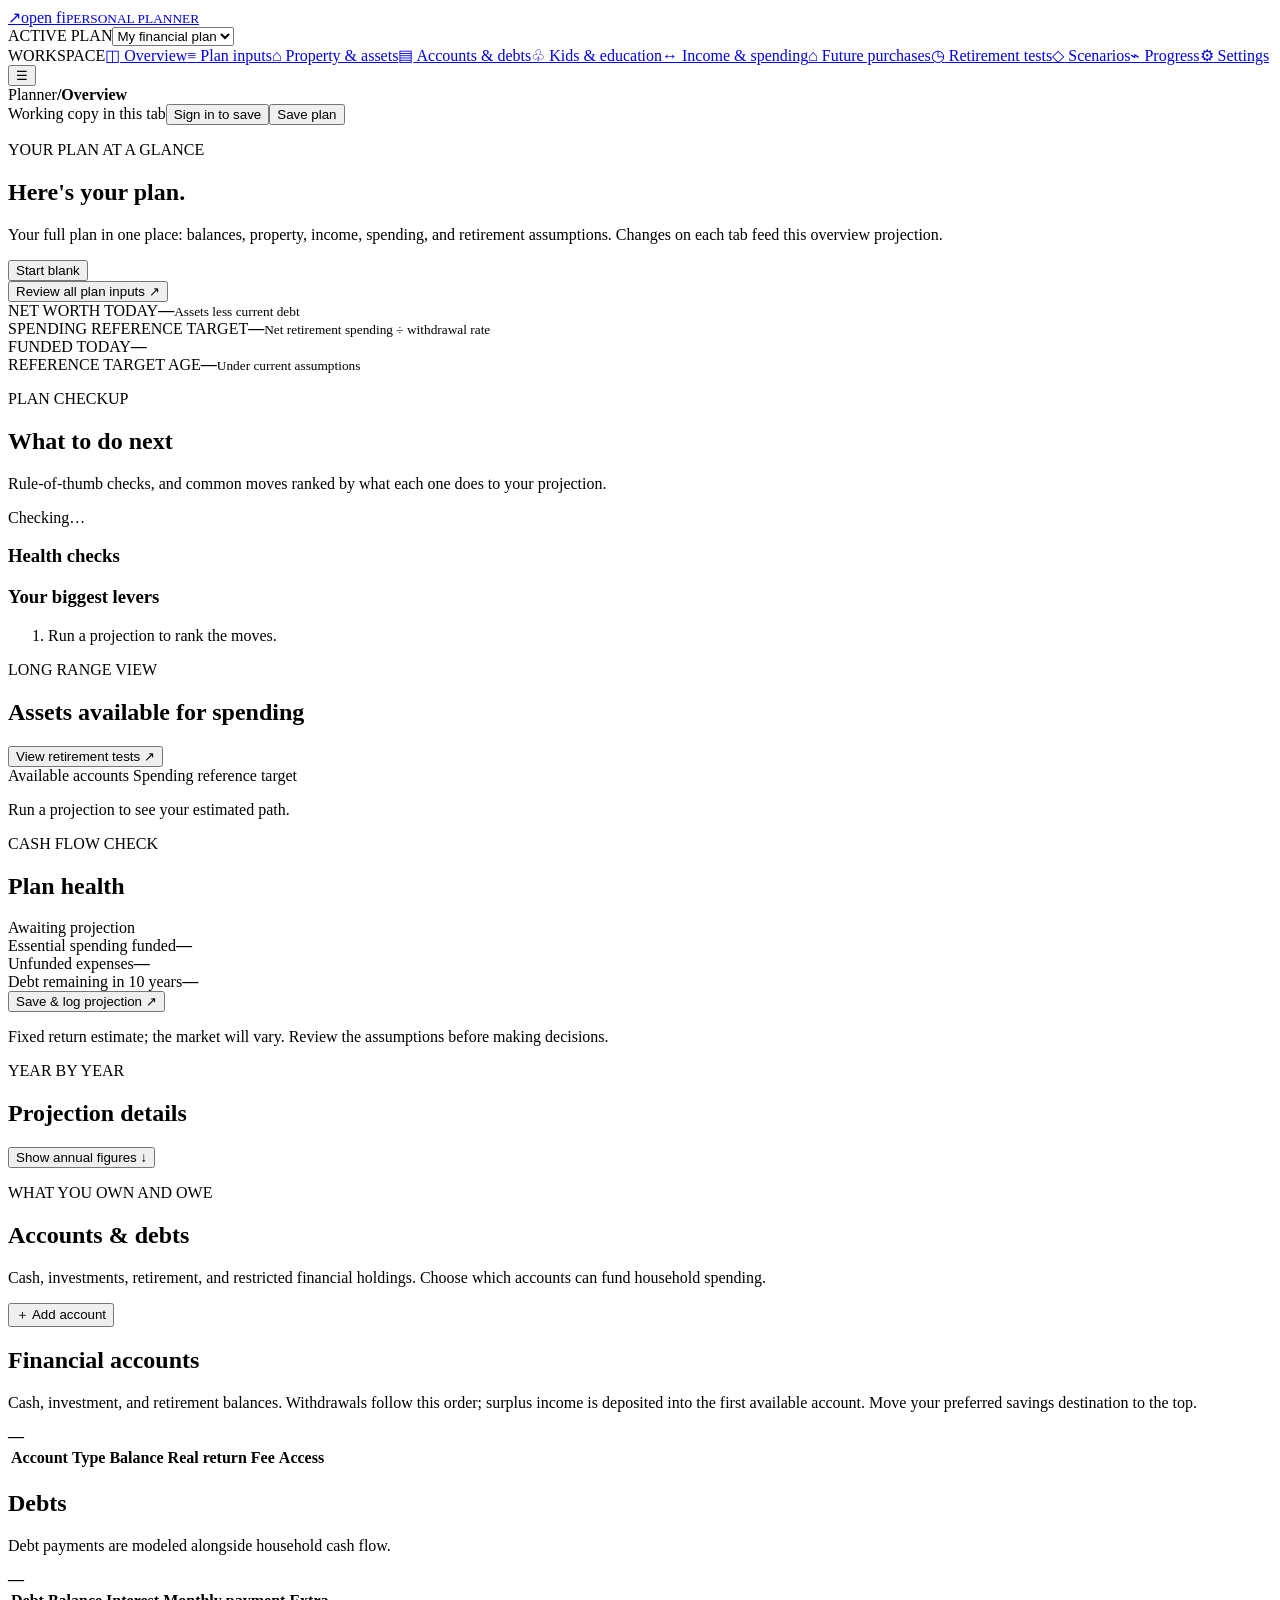
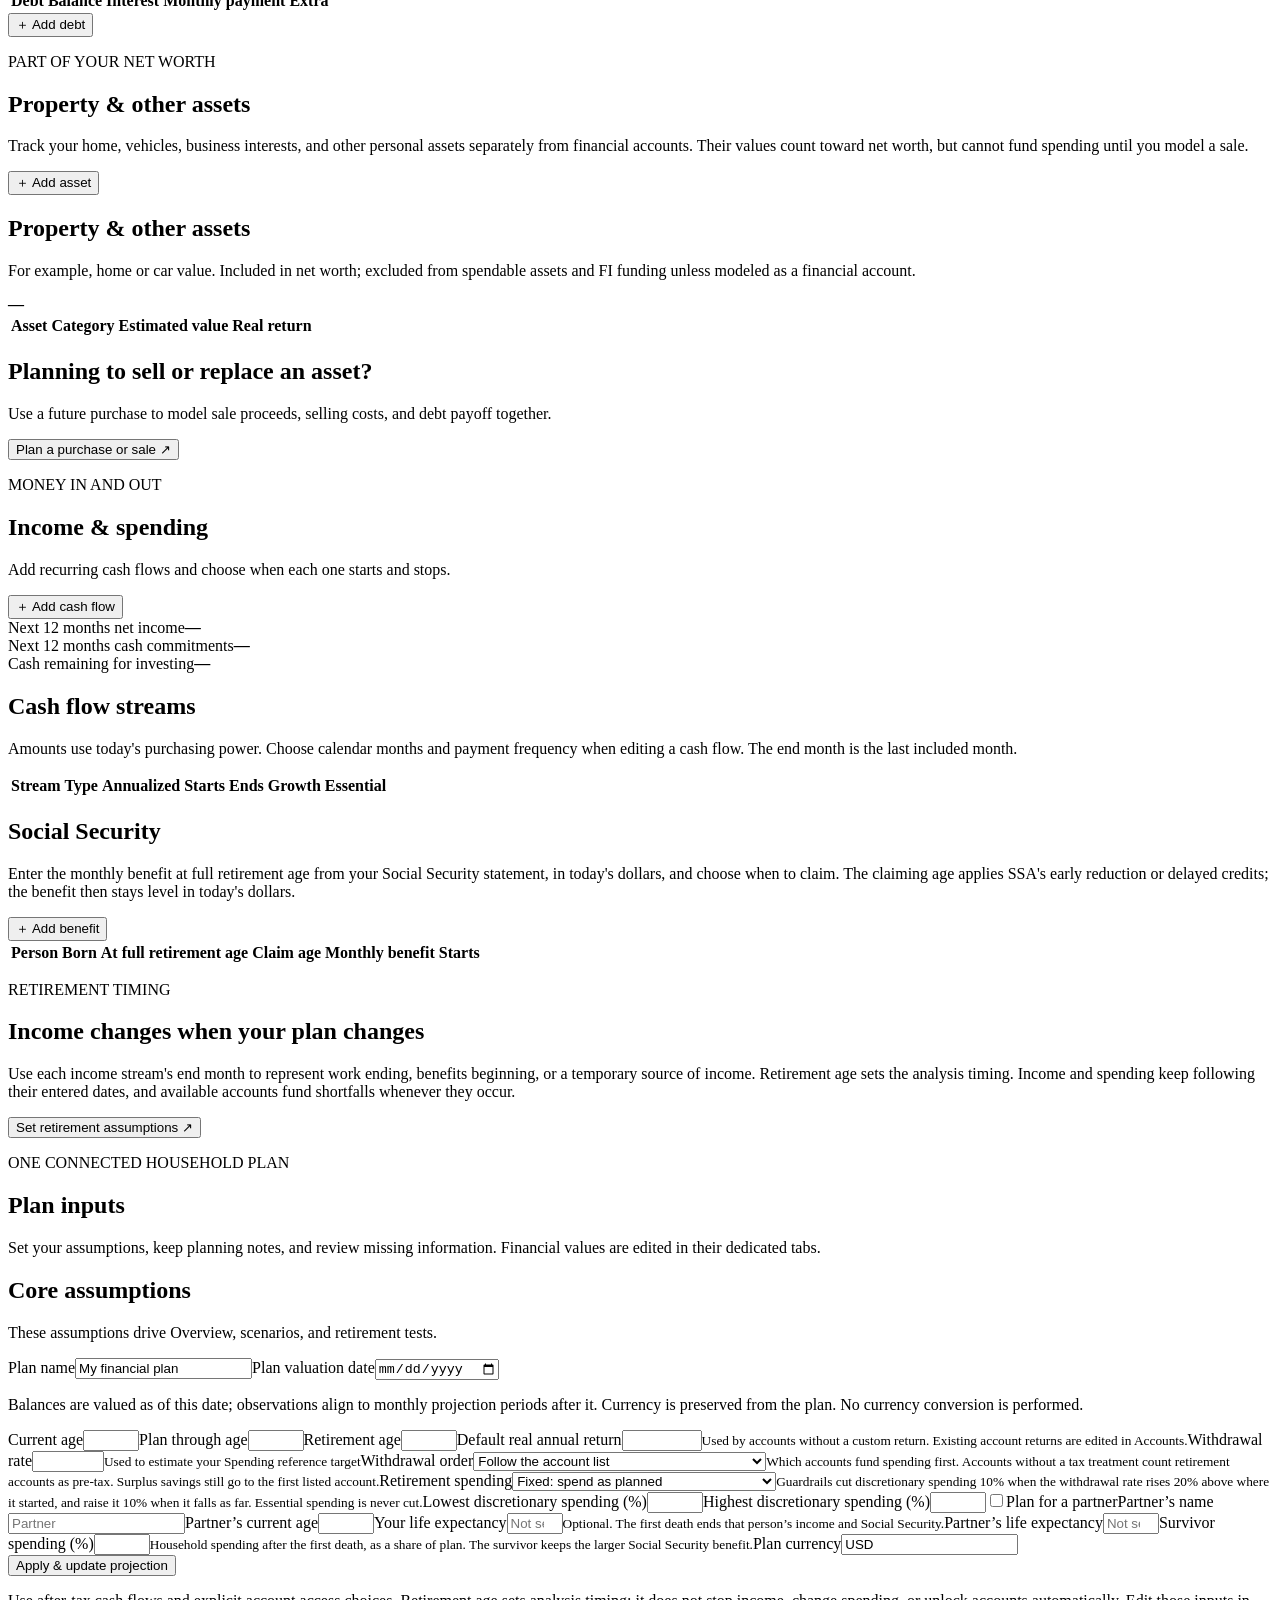
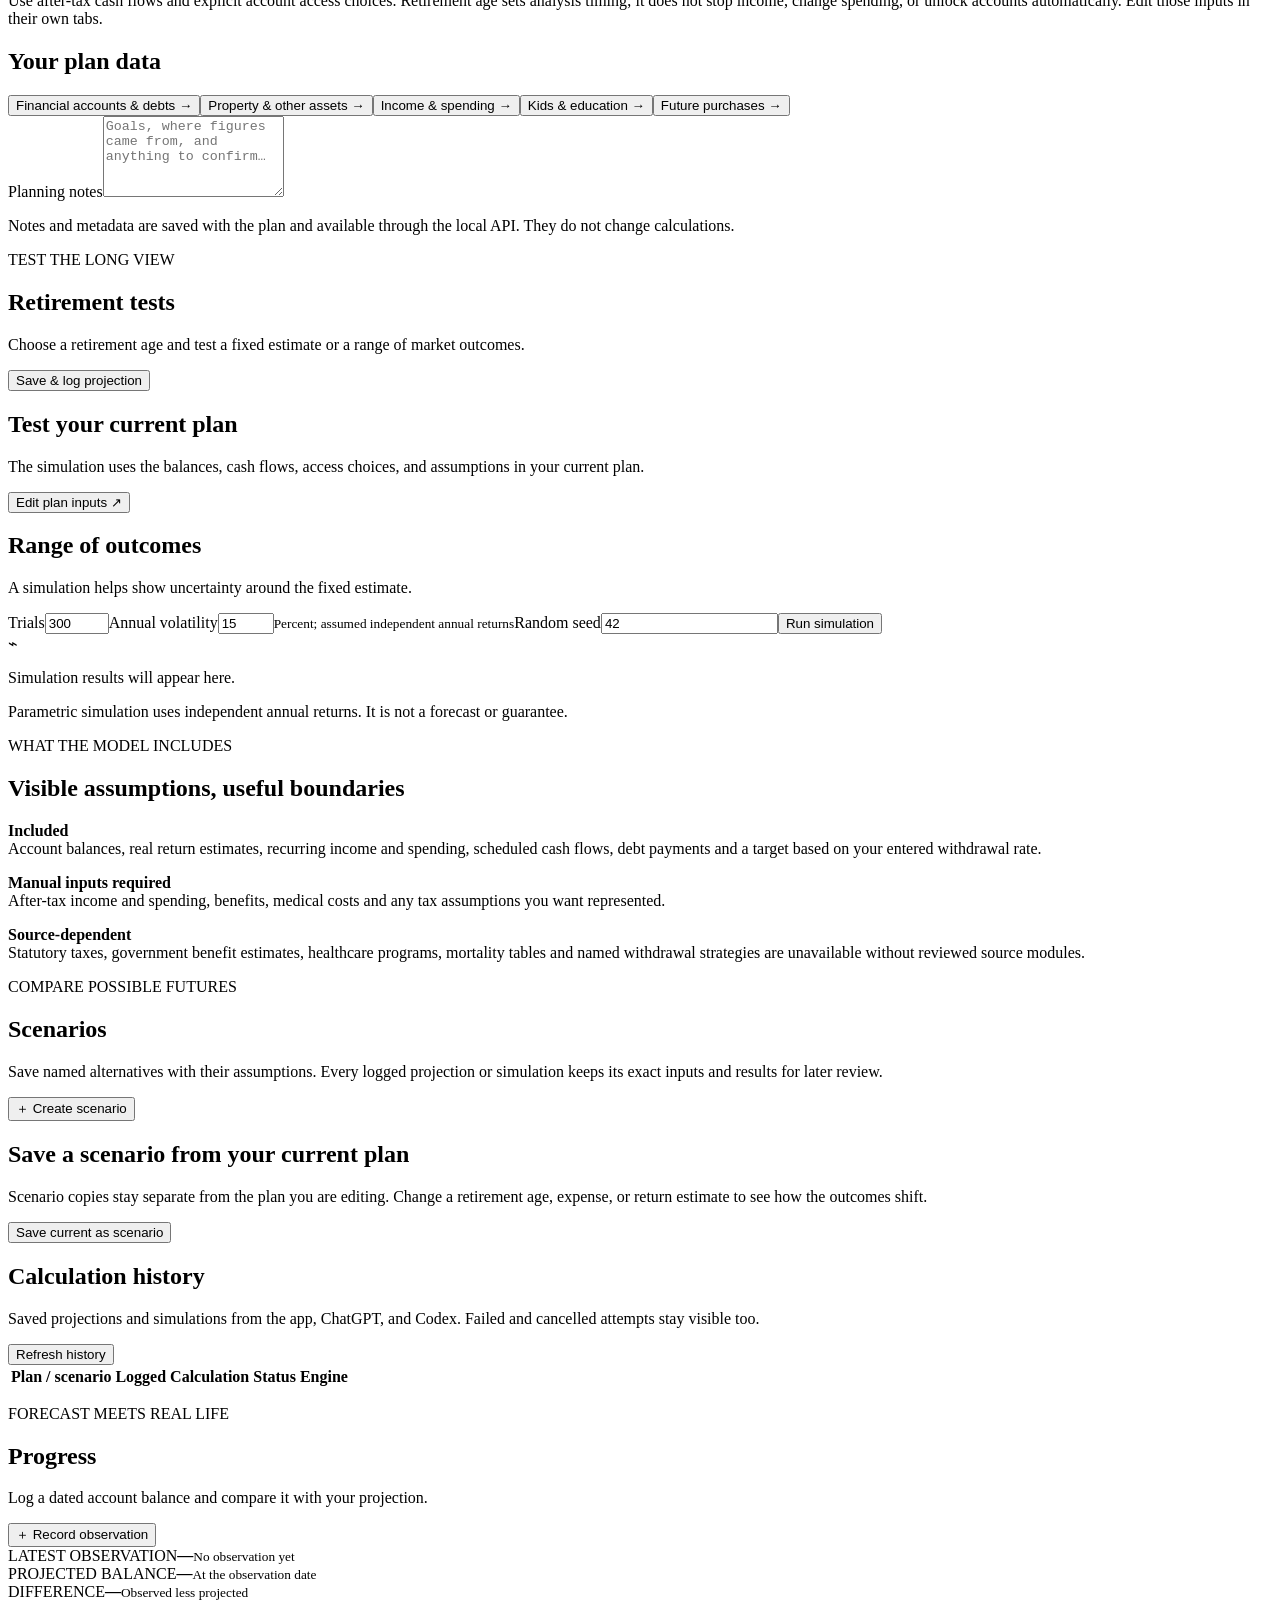
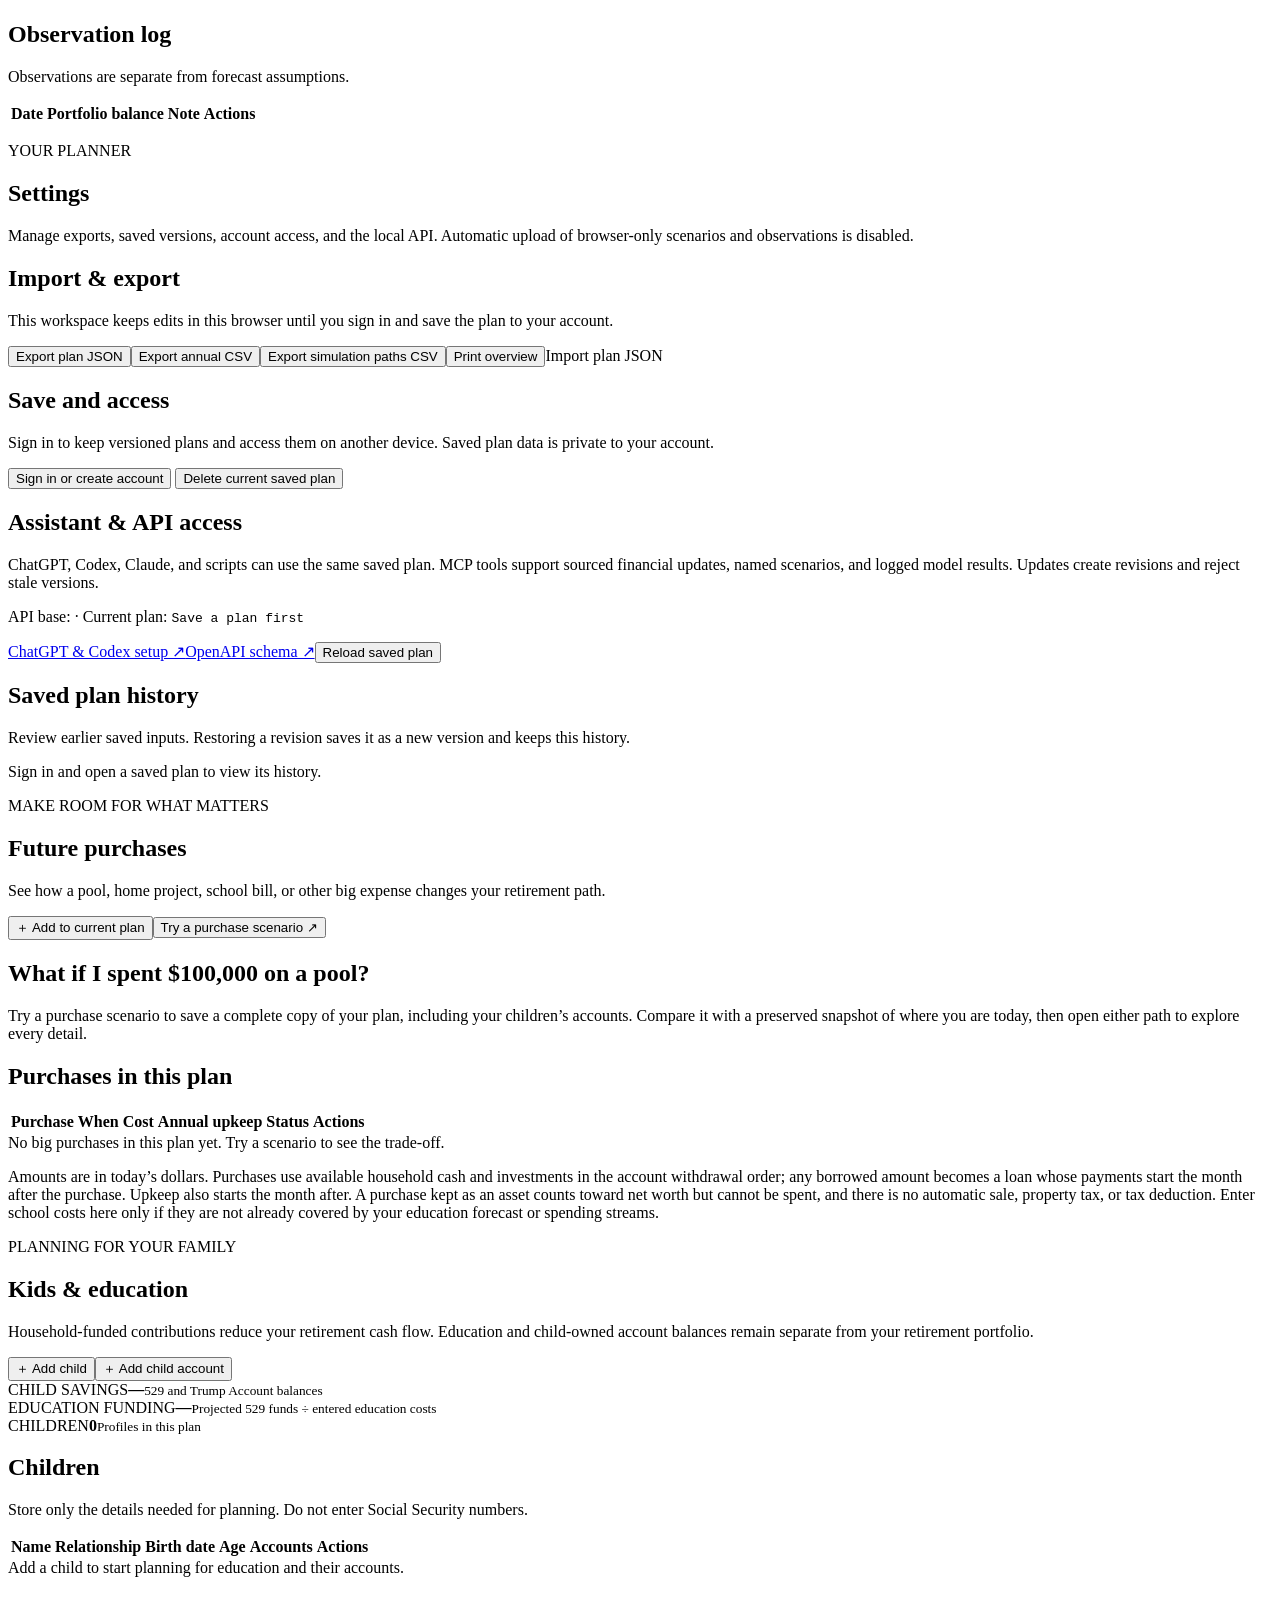
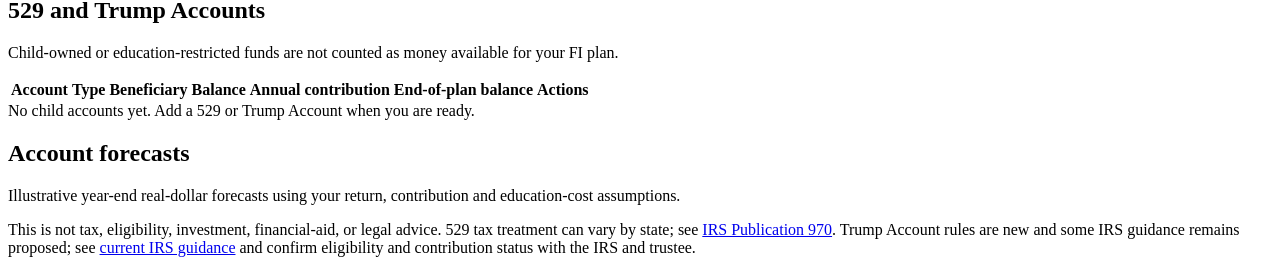
==== commit 4feda41e: "Merge pull request #13 from joekleinsorge/port/plan-checkup Add a plan checkup with health checks an" ====
--- a/web/index.html
+++ b/web/index.html
@@ -1,10 +1,10 @@
 <!doctype html>
-<html lang="en"><head><meta charset="utf-8"><meta name="viewport" content="width=device-width,initial-scale=1"><meta name="theme-color" content="#f4f5f1"><title>Open FI · Planner</title><link rel="stylesheet" href="/style.css"><script src="/plan-inputs.js" defer></script><script src="/runs.js" defer></script><script src="/core.js" defer></script><script src="/overview.js" defer></script><script src="/records.js" defer></script><script src="/assumptions.js" defer></script><script src="/projection.js" defer></script><script src="/scenarios.js" defer></script><script src="/observations.js" defer></script><script src="/session.js" defer></script><script src="/main.js" defer></script><script src="/children.js" defer></script><script src="/purchases.js" defer></script><script src="/social-security.js" defer></script><script src="/planning.js" defer></script><script src="/completion.js" defer></script></head>
+<html lang="en"><head><meta charset="utf-8"><meta name="viewport" content="width=device-width,initial-scale=1"><meta name="theme-color" content="#f4f5f1"><title>Open FI · Planner</title><link rel="stylesheet" href="/style.css"><script src="/plan-inputs.js" defer></script><script src="/runs.js" defer></script><script src="/core.js" defer></script><script src="/overview.js" defer></script><script src="/records.js" defer></script><script src="/assumptions.js" defer></script><script src="/projection.js" defer></script><script src="/scenarios.js" defer></script><script src="/observations.js" defer></script><script src="/session.js" defer></script><script src="/main.js" defer></script><script src="/children.js" defer></script><script src="/purchases.js" defer></script><script src="/social-security.js" defer></script><script src="/checkup.js" defer></script><script src="/planning.js" defer></script><script src="/completion.js" defer></script></head>
 <body>
 <aside class="sidebar" id="sidebar"><a class="brand" href="#overview"><span class="brand-mark">↗</span><span>open fi<small>PERSONAL PLANNER</small></span></a><div class="plan-switch"><span>ACTIVE PLAN</span><select id="saved-plans" aria-label="Saved plans"><option value="">My financial plan</option></select></div><nav aria-label="Planner sections"><span class="nav-label">WORKSPACE</span><a class="nav-item active" href="#overview" data-view="overview"><span>◫</span> Overview</a><a class="nav-item" href="#inputs" data-view="inputs"><span>≡</span> Plan inputs</a><a class="nav-item" href="#assets" data-view="assets"><span>⌂</span> Property &amp; assets</a><a class="nav-item" href="#accounts" data-view="accounts"><span>▤</span> Accounts &amp; debts</a><a class="nav-item" href="#children" data-view="children"><span>♧</span> Kids &amp; education</a><a class="nav-item" href="#cashflow" data-view="cashflow"><span>↔</span> Income &amp; spending</a><a class="nav-item" href="#purchases" data-view="purchases"><span>⌂</span> Future purchases</a><a class="nav-item" href="#retirement" data-view="retirement"><span>◷</span> Retirement tests</a><a class="nav-item" href="#scenarios" data-view="scenarios"><span>◇</span> Scenarios</a><a class="nav-item" href="#progress" data-view="progress"><span>⌁</span> Progress</a><a class="nav-item" href="#settings" data-view="settings"><span>⚙</span> Settings</a></nav></aside>
 <div class="app-shell"><header class="topbar"><button class="menu-button" id="menu-toggle" aria-label="Open navigation">☰</button><div class="crumb"><span>Planner</span><b>/</b><strong id="view-title">Overview</strong></div><div class="top-actions"><span class="save-state" id="save-state">Working copy in this tab</span><button class="button secondary" id="account-button">Sign in to save</button><button class="button primary" id="save-plan">Save plan</button></div></header>
 <main><div id="notice" class="notice" role="status" aria-live="polite" hidden></div>
-<section class="view active" id="view-overview"><div class="page-head"><div><p class="eyebrow">YOUR PLAN AT A GLANCE</p><h1 id="greeting">Here's your plan.</h1><p class="lede">Your full plan in one place: balances, property, income, spending, and retirement assumptions. Changes on each tab feed this overview projection.</p></div><button class="button secondary" id="blank-plan">Start blank</button></div><div class="plan-overview-links"><button class="button secondary" data-jump="inputs">Review all plan inputs ↗</button><span id="input-review-count"></span></div><div class="kpi-grid"><article class="kpi"><span>NET WORTH TODAY</span><strong id="net-worth">—</strong><small id="net-worth-note">Assets less current debt</small></article><article class="kpi"><span>SPENDING REFERENCE TARGET</span><strong id="fi-target">—</strong><small>Net retirement spending ÷ withdrawal rate</small></article><article class="kpi"><span>FUNDED TODAY</span><strong id="funded-progress">—</strong><div class="progress-track" role="progressbar" aria-label="Progress toward Spending reference target using accounts available for spending" aria-valuemin="0" aria-valuemax="100" aria-valuenow="0"><i id="funded-bar"></i></div></article><article class="kpi accent"><span>REFERENCE TARGET AGE</span><strong id="fi-age">—</strong><small id="fi-age-note">Under current assumptions</small></article></div><div class="content-grid"><article class="panel projection-panel"><div class="panel-head"><div><p class="eyebrow">LONG RANGE VIEW</p><h2>Assets available for spending</h2></div><button class="link-button" data-jump="retirement">View retirement tests ↗</button></div><div id="chart" class="chart" role="img" aria-label="Available financial assets and financial independence target"></div><div class="legend"><span><i></i> Available accounts</span><span><i class="dash"></i> Spending reference target</span></div><p class="small-note" id="projection-note">Run a projection to see your estimated path.</p></article><article class="panel health-panel"><div class="panel-head"><div><p class="eyebrow">CASH FLOW CHECK</p><h2>Plan health</h2></div><span class="status-pill" id="health-status">Awaiting projection</span></div><div class="health-line"><span>Essential spending funded</span><strong id="essential-health">—</strong></div><div class="health-line"><span>Unfunded expenses</span><strong id="unfunded-health">—</strong></div><div class="health-line"><span>Debt remaining in 10 years</span><strong id="debt-health">—</strong></div><button class="button primary full" id="run-projection">Save &amp; log projection <span>↗</span></button><p class="small-note">Fixed return estimate; the market will vary. Review the assumptions before making decisions.</p></article></div><article class="panel annual-panel"><div class="panel-head"><div><p class="eyebrow">YEAR BY YEAR</p><h2>Projection details</h2></div><button class="link-button" id="table-toggle" aria-expanded="false">Show annual figures ↓</button></div><div class="table-scroll" id="annual-wrap" hidden><table><thead><tr><th>Year</th><th>Age</th><th>Available assets</th><th>Net worth</th><th>Debt</th><th>Purchases</th><th>Kids’ funding</th><th>Unfunded</th></tr></thead><tbody id="annual-table"></tbody></table></div></article></section>
+<section class="view active" id="view-overview"><div class="page-head"><div><p class="eyebrow">YOUR PLAN AT A GLANCE</p><h1 id="greeting">Here's your plan.</h1><p class="lede">Your full plan in one place: balances, property, income, spending, and retirement assumptions. Changes on each tab feed this overview projection.</p></div><button class="button secondary" id="blank-plan">Start blank</button></div><div class="plan-overview-links"><button class="button secondary" data-jump="inputs">Review all plan inputs ↗</button><span id="input-review-count"></span></div><div class="kpi-grid"><article class="kpi"><span>NET WORTH TODAY</span><strong id="net-worth">—</strong><small id="net-worth-note">Assets less current debt</small></article><article class="kpi"><span>SPENDING REFERENCE TARGET</span><strong id="fi-target">—</strong><small>Net retirement spending ÷ withdrawal rate</small></article><article class="kpi"><span>FUNDED TODAY</span><strong id="funded-progress">—</strong><div class="progress-track" role="progressbar" aria-label="Progress toward Spending reference target using accounts available for spending" aria-valuemin="0" aria-valuemax="100" aria-valuenow="0"><i id="funded-bar"></i></div></article><article class="kpi accent"><span>REFERENCE TARGET AGE</span><strong id="fi-age">—</strong><small id="fi-age-note">Under current assumptions</small></article></div><article class="panel checkup-panel" id="checkup"><div class="panel-head"><div><p class="eyebrow">PLAN CHECKUP</p><h2>What to do next</h2><p class="small-note">Rule-of-thumb checks, and common moves ranked by what each one does to your projection.</p></div><span class="status-pill" id="checkup-score">Checking…</span></div><div class="checkup-grid"><div><h3>Health checks</h3><ul class="checks" id="checkup-checks"></ul></div><div><h3>Your biggest levers</h3><ol class="moves" id="checkup-moves" aria-live="polite"><li class="move-empty">Run a projection to rank the moves.</li></ol></div></div></article><div class="content-grid"><article class="panel projection-panel"><div class="panel-head"><div><p class="eyebrow">LONG RANGE VIEW</p><h2>Assets available for spending</h2></div><button class="link-button" data-jump="retirement">View retirement tests ↗</button></div><div id="chart" class="chart" role="img" aria-label="Available financial assets and financial independence target"></div><div class="legend"><span><i></i> Available accounts</span><span><i class="dash"></i> Spending reference target</span></div><p class="small-note" id="projection-note">Run a projection to see your estimated path.</p></article><article class="panel health-panel"><div class="panel-head"><div><p class="eyebrow">CASH FLOW CHECK</p><h2>Plan health</h2></div><span class="status-pill" id="health-status">Awaiting projection</span></div><div class="health-line"><span>Essential spending funded</span><strong id="essential-health">—</strong></div><div class="health-line"><span>Unfunded expenses</span><strong id="unfunded-health">—</strong></div><div class="health-line"><span>Debt remaining in 10 years</span><strong id="debt-health">—</strong></div><button class="button primary full" id="run-projection">Save &amp; log projection <span>↗</span></button><p class="small-note">Fixed return estimate; the market will vary. Review the assumptions before making decisions.</p></article></div><article class="panel annual-panel"><div class="panel-head"><div><p class="eyebrow">YEAR BY YEAR</p><h2>Projection details</h2></div><button class="link-button" id="table-toggle" aria-expanded="false">Show annual figures ↓</button></div><div class="table-scroll" id="annual-wrap" hidden><table><thead><tr><th>Year</th><th>Age</th><th>Available assets</th><th>Net worth</th><th>Debt</th><th>Purchases</th><th>Kids’ funding</th><th>Unfunded</th></tr></thead><tbody id="annual-table"></tbody></table></div></article></section>
 <section class="view" id="view-accounts"><div class="page-head"><div><p class="eyebrow">WHAT YOU OWN AND OWE</p><h1>Accounts &amp; debts</h1><p class="lede">Cash, investments, retirement, and restricted financial holdings. Choose which accounts can fund household spending.</p></div><button class="button primary" data-add="account">＋ Add account</button></div><article class="panel"><div class="panel-head"><div><h2>Financial accounts</h2><p class="small-note">Cash, investment, and retirement balances. Withdrawals follow this order; surplus income is deposited into the first available account. Move your preferred savings destination to the top.</p></div><strong class="section-total" id="accounts-total">—</strong></div><div class="table-scroll"><table><thead><tr><th>Account</th><th>Type</th><th>Balance</th><th>Real return</th><th>Fee</th><th>Access</th><th></th></tr></thead><tbody id="accounts-table"></tbody></table><div class="empty-state" id="accounts-empty" hidden>No accounts yet. Add an account to build your projection.</div></div></article><article class="panel"><div class="panel-head"><div><h2>Debts</h2><p class="small-note">Debt payments are modeled alongside household cash flow.</p></div><strong class="section-total" id="debts-total">—</strong></div><div class="table-scroll"><table><thead><tr><th>Debt</th><th>Balance</th><th>Interest</th><th>Monthly payment</th><th>Extra</th><th></th></tr></thead><tbody id="debts-table"></tbody></table><div class="empty-state" id="debts-empty" hidden>No debts recorded.</div></div><button class="button secondary" data-add="debt">＋ Add debt</button></article></section><section class="view" id="view-assets"><div class="page-head"><div><p class="eyebrow">PART OF YOUR NET WORTH</p><h1>Property &amp; other assets</h1><p class="lede">Track your home, vehicles, business interests, and other personal assets separately from financial accounts. Their values count toward net worth, but cannot fund spending until you model a sale.</p></div><button class="button primary" data-add="asset">＋ Add asset</button></div><article class="panel"><div class="panel-head"><div><h2>Property &amp; other assets</h2><p class="small-note">For example, home or car value. Included in net worth; excluded from spendable assets and FI funding unless modeled as a financial account.</p></div><strong class="section-total" id="assets-total">—</strong></div><div class="table-scroll"><table><thead><tr><th>Asset</th><th>Category</th><th>Estimated value</th><th>Real return</th><th></th></tr></thead><tbody id="assets-table"></tbody></table><div class="empty-state" id="assets-empty" hidden>No property or other assets recorded.</div></div></article><article class="panel callout"><div><h2>Planning to sell or replace an asset?</h2><p>Use a future purchase to model sale proceeds, selling costs, and debt payoff together.</p></div><button class="button secondary" data-jump="purchases">Plan a purchase or sale ↗</button></article></section>
 <section class="view" id="view-cashflow"><div class="page-head"><div><p class="eyebrow">MONEY IN AND OUT</p><h1>Income &amp; spending</h1><p class="lede">Add recurring cash flows and choose when each one starts and stops.</p></div><button class="button primary" data-add="stream">＋ Add cash flow</button></div><div class="summary-strip"><div><span>Next 12 months net income</span><strong id="income-total">—</strong></div><div><span>Next 12 months cash commitments</span><strong id="spending-total">—</strong></div><div><span>Cash remaining for investing</span><strong id="surplus-total">—</strong></div></div><article class="panel"><div class="panel-head"><div><h2>Cash flow streams</h2><p class="small-note">Amounts use today's purchasing power. Choose calendar months and payment frequency when editing a cash flow. The end month is the last included month.</p></div></div><div class="table-scroll"><table><thead><tr><th>Stream</th><th>Type</th><th>Annualized</th><th>Starts</th><th>Ends</th><th>Growth</th><th>Essential</th><th></th></tr></thead><tbody id="streams-table"></tbody></table><div class="empty-state" id="streams-empty" hidden>No cash flows yet. Add income and expenses.</div></div></article><article class="panel" id="ss-panel"><div class="panel-head"><div><h2>Social Security</h2><p class="small-note">Enter the monthly benefit at full retirement age from your Social Security statement, in today's dollars, and choose when to claim. The claiming age applies SSA's early reduction or delayed credits; the benefit then stays level in today's dollars.</p></div><button class="button secondary" id="add-ss">＋ Add benefit</button></div><div class="table-scroll"><table><thead><tr><th>Person</th><th>Born</th><th>At full retirement age</th><th>Claim age</th><th>Monthly benefit</th><th>Starts</th><th></th></tr></thead><tbody id="ss-table"></tbody></table><div class="empty-state" id="ss-empty" hidden>No Social Security benefits yet. Add one from your statement.</div></div></article><article class="panel callout"><div><p class="eyebrow">RETIREMENT TIMING</p><h2>Income changes when your plan changes</h2><p>Use each income stream's end month to represent work ending, benefits beginning, or a temporary source of income. Retirement age sets the analysis timing. Income and spending keep following their entered dates, and available accounts fund shortfalls whenever they occur.</p></div><button class="button secondary" data-jump="inputs">Set retirement assumptions ↗</button></article></section>
 <section class="view" id="view-inputs"><div class="page-head"><div><p class="eyebrow">ONE CONNECTED HOUSEHOLD PLAN</p><h1>Plan inputs</h1><p class="lede">Set your assumptions, keep planning notes, and review missing information. Financial values are edited in their dedicated tabs.</p></div></div><div class="content-grid"><article class="panel"><div class="panel-head"><div><h2>Core assumptions</h2><p class="small-note">These assumptions drive Overview, scenarios, and retirement tests.</p></div></div><label class="wide-label">Plan name<input id="plan-name" maxlength="120" value="My financial plan"></label><label class="wide-label">Plan valuation date<input id="valuation-date" type="date" required></label><p class="small-note">Balances are valued as of this date; observations align to monthly projection periods after it. Currency is preserved from the plan. No currency conversion is performed.</p><form id="assumptions-form" class="form-grid"><label>Current age<input name="age" type="number" min="0" max="150" required></label><label>Plan through age<input name="end_age" type="number" min="1" max="300" required></label><label>Retirement age<input name="retirement_age" type="number" min="0" max="300" required></label><label>Default real annual return<input name="return_rate" type="number" step="0.1" min="-99" max="1000" required><small>Used by accounts without a custom return. Existing account returns are edited in Accounts.</small></label><label>Withdrawal rate<input name="withdrawal_rate" type="number" step="0.1" min="0.1" max="100" required><small>Used to estimate your Spending reference target</small></label><label>Withdrawal order<select name="withdrawal_order"><option value="listed">Follow the account list</option><option value="tax_efficient">Tax-efficient: cash, taxable, pre-tax, then Roth</option></select><small>Which accounts fund spending first. Accounts without a tax treatment count retirement accounts as pre-tax. Surplus savings still go to the first listed account.</small></label><label>Retirement spending<select name="spending_kind"><option value="fixed">Fixed: spend as planned</option><option value="guardrails">Guardrails: adjust discretionary spending</option></select><small>Guardrails cut discretionary spending 10% when the withdrawal rate rises 20% above where it started, and raise it 10% when it falls as far. Essential spending is never cut.</small></label><label class="guardrail-field">Lowest discretionary spending (%)<input name="spending_floor" type="number" min="0" max="100" step="5"></label><label class="guardrail-field">Highest discretionary spending (%)<input name="spending_ceiling" type="number" min="100" max="300" step="5"></label><label class="check-label wide-check"><input type="checkbox" name="has_partner">Plan for a partner</label><label class="partner-field">Partner’s name<input name="partner_name" maxlength="60" placeholder="Partner"></label><label class="partner-field">Partner’s current age<input name="partner_age" type="number" min="0" max="150"></label><label class="partner-field">Your life expectancy<input name="life_expectancy" type="number" min="1" max="150" placeholder="Not set"><small>Optional. The first death ends that person’s income and Social Security.</small></label><label class="partner-field">Partner’s life expectancy<input name="partner_life_expectancy" type="number" min="1" max="150" placeholder="Not set"></label><label class="partner-field">Survivor spending (%)<input name="survivor_spending" type="number" min="0" max="150" step="5"><small>Household spending after the first death, as a share of plan. The survivor keeps the larger Social Security benefit.</small></label><label>Plan currency<input id="currency-display" type="text" value="USD" readonly aria-label="Plan currency"></label><div class="form-actions"><button class="button secondary" type="submit">Apply &amp; update projection</button></div></form><p class="method-note">Use after-tax cash flows and explicit account access choices. Retirement age sets analysis timing; it does not stop income, change spending, or unlock accounts automatically. Edit those inputs in their own tabs.</p></article><article class="panel"><h2>Your plan data</h2><div class="input-links"><button data-jump="accounts">Financial accounts &amp; debts <span>→</span></button><button data-jump="assets">Property &amp; other assets <span>→</span></button><button data-jump="cashflow">Income &amp; spending <span>→</span></button><button data-jump="children">Kids &amp; education <span>→</span></button><button data-jump="purchases">Future purchases <span>→</span></button></div><label class="wide-label">Planning notes<textarea id="plan-notes" rows="5" maxlength="10000" placeholder="Goals, where figures came from, and anything to confirm…"></textarea></label><p class="small-note">Notes and metadata are saved with the plan and available through the local API. They do not change calculations.</p></article></div><article class="panel" id="input-review-panel" hidden><div class="panel-head"><div><h2>Information to review</h2><p class="small-note">Record what is known and what still needs confirming. Documenting an answer does not automatically change a modeled value; edit the linked input too.</p></div></div><div id="input-review-list"></div><details id="import-cautions"><summary>How the imported figures were modeled</summary><ul id="import-cautions-list"></ul></details></article></section>
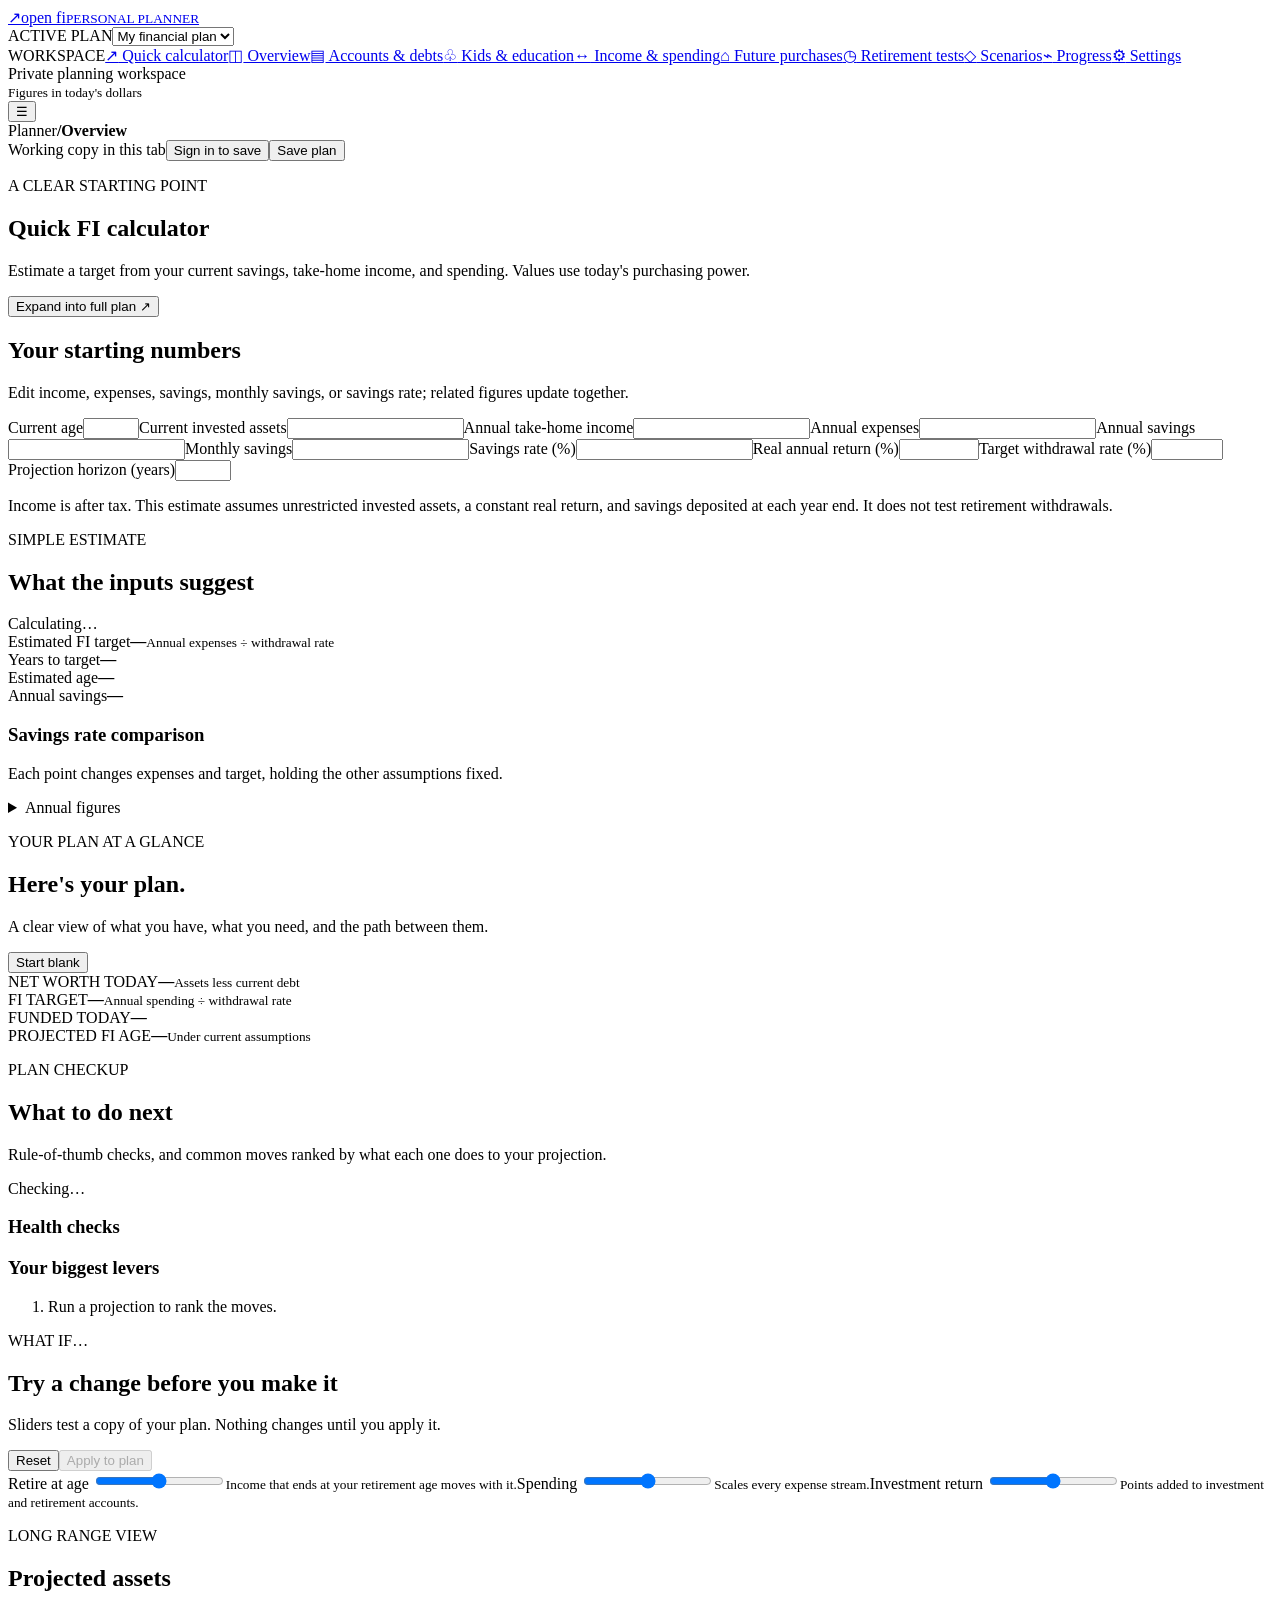
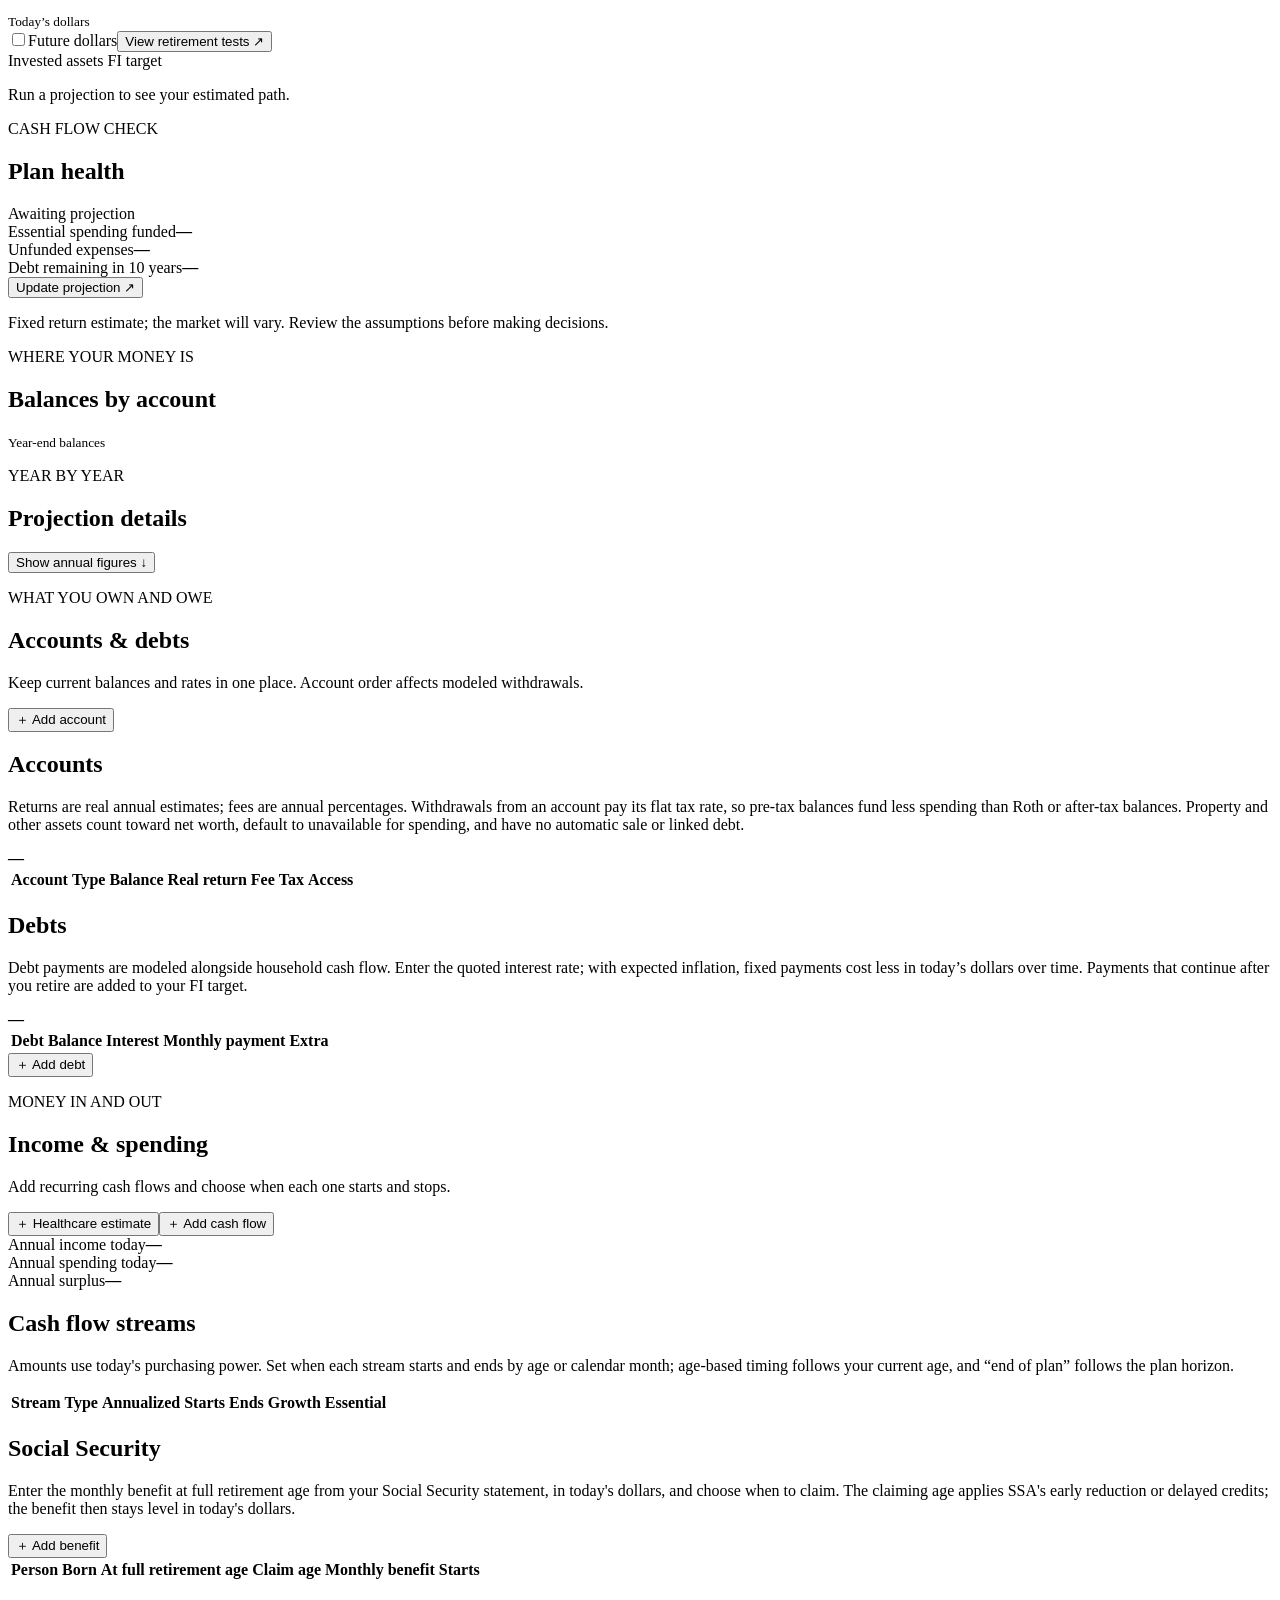
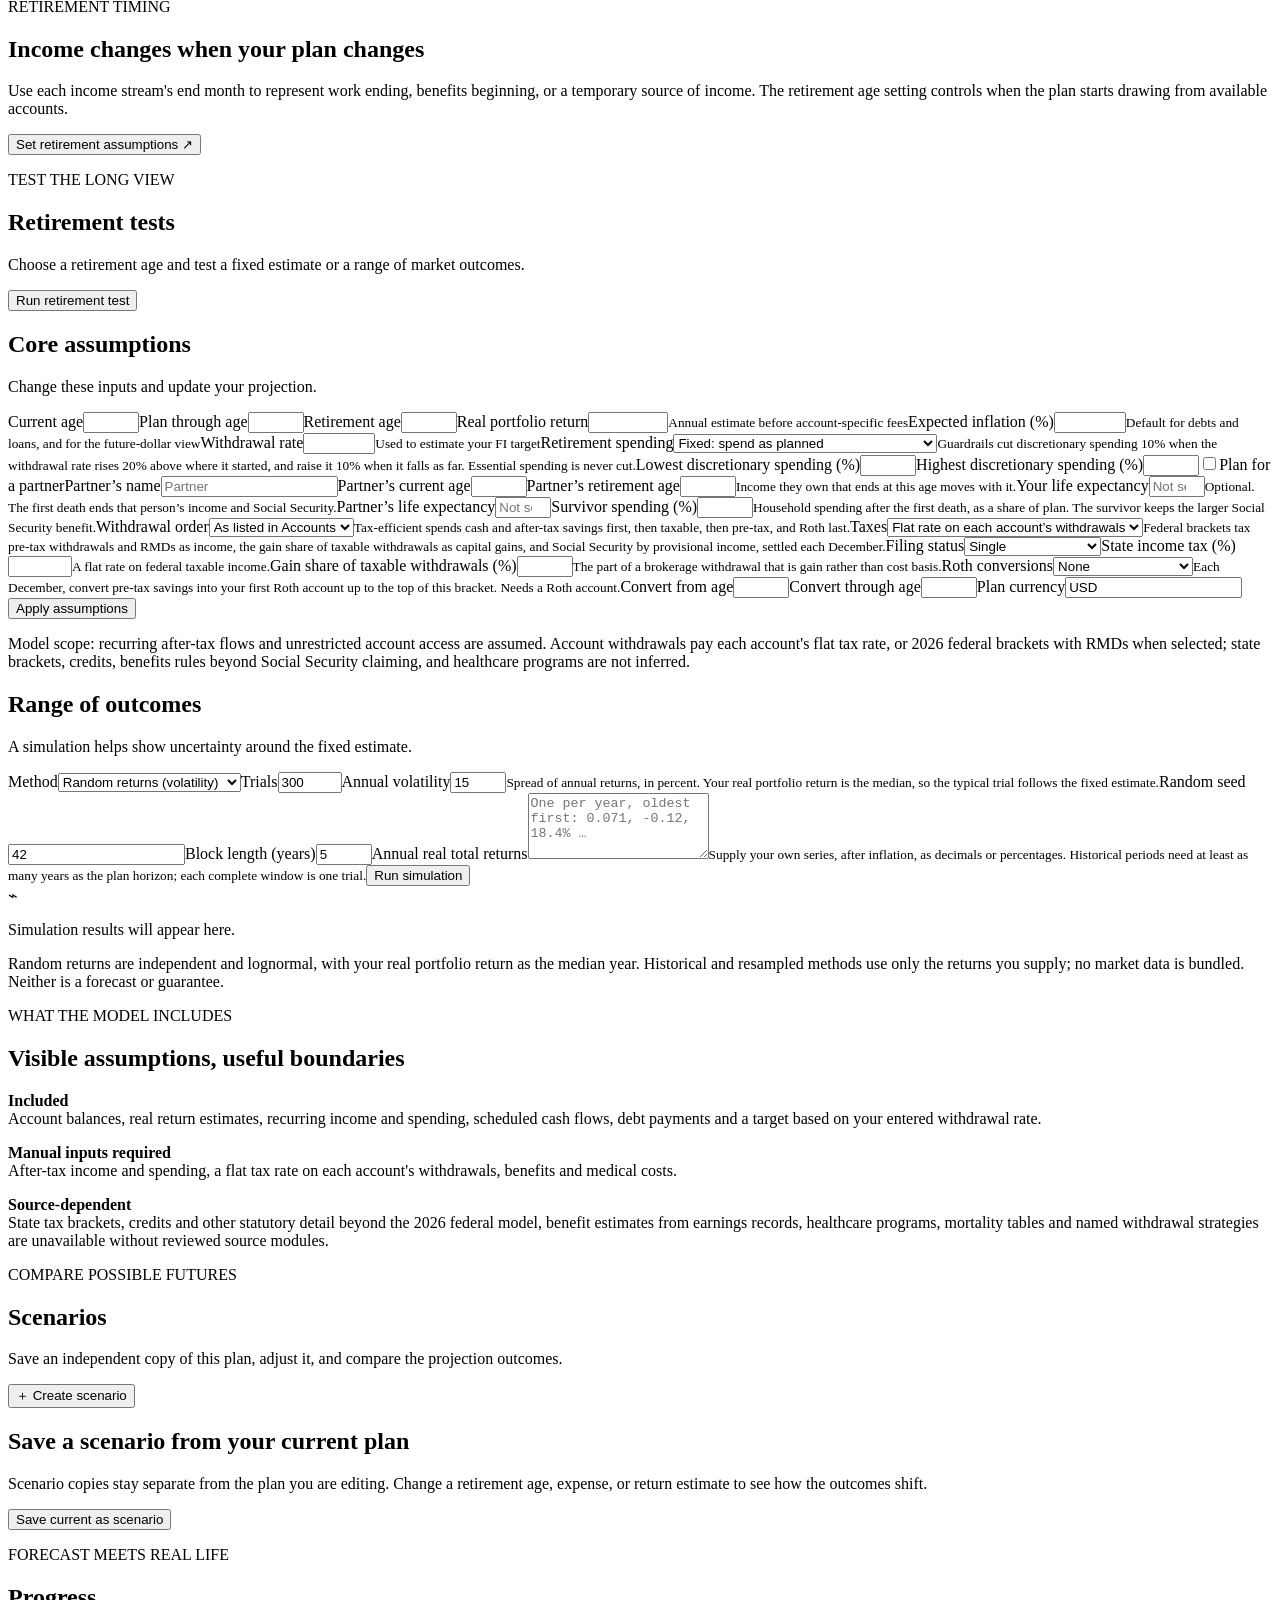
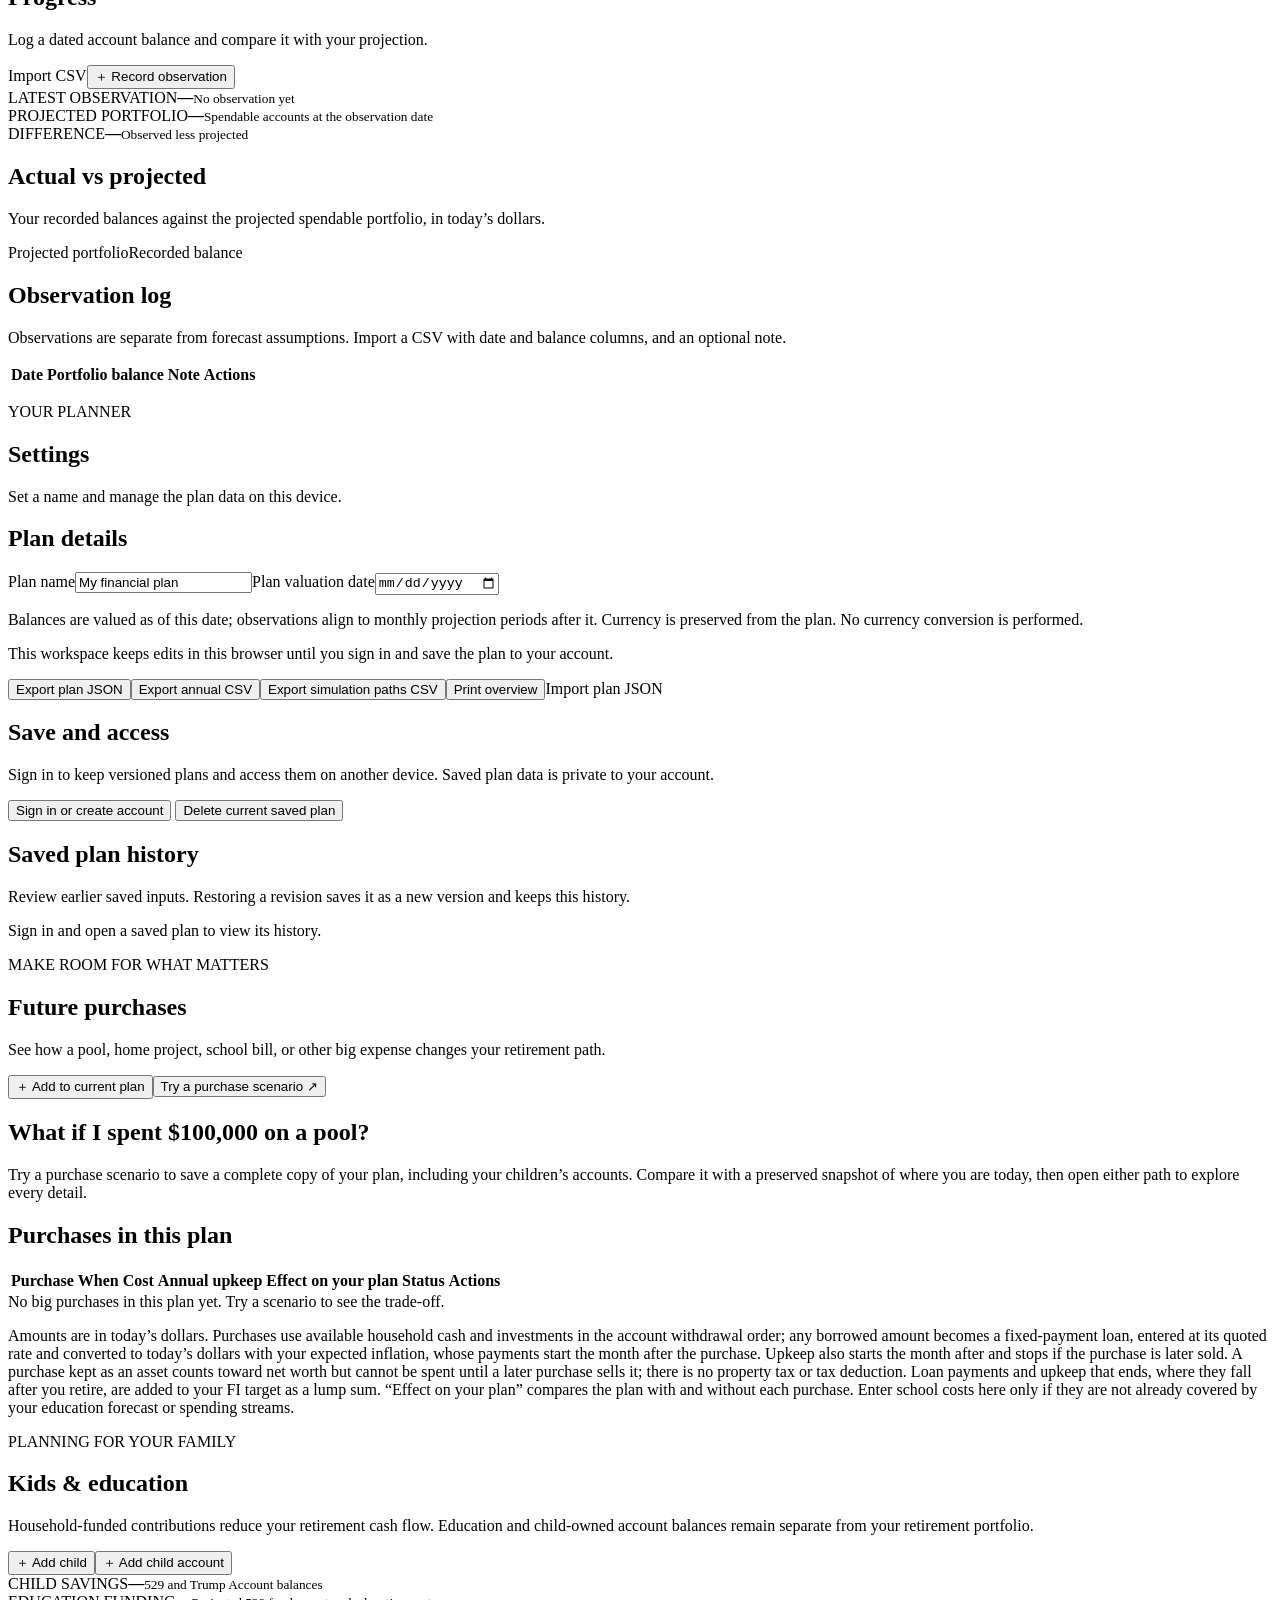
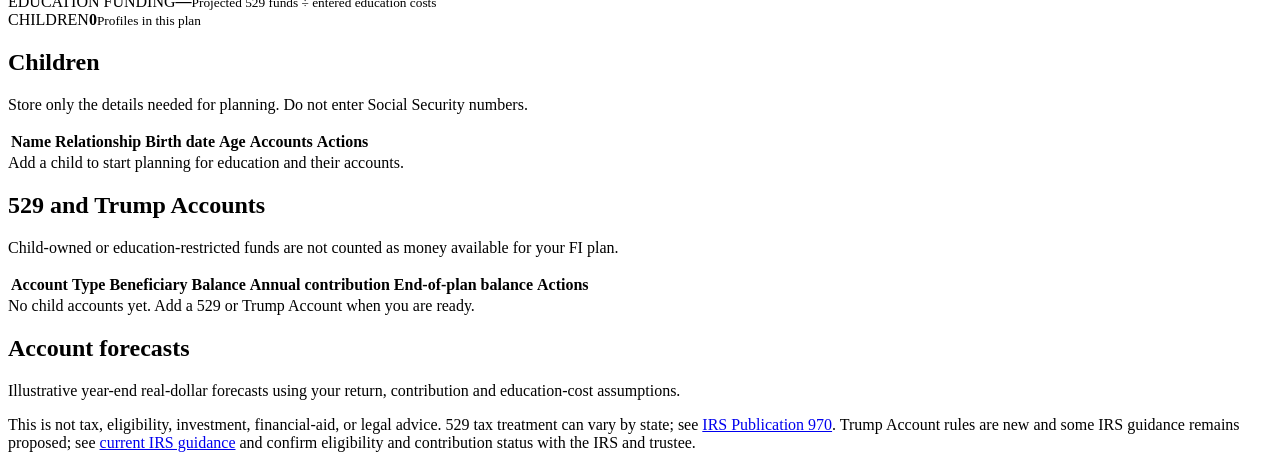
==== commit 5ff43957: "Merge codex/deploy-openfi into claude/purchase-improvements Bring in the Freshlab deployment chart, " ====
--- a/web/index.html
+++ b/web/index.html
@@ -1,27 +1,28 @@
 <!doctype html>
-<html lang="en"><head><meta charset="utf-8"><meta name="viewport" content="width=device-width,initial-scale=1"><meta name="theme-color" content="#f4f5f1"><title>Open FI · Planner</title><link rel="stylesheet" href="/style.css"><script src="/plan-inputs.js" defer></script><script src="/runs.js" defer></script><script src="/core.js" defer></script><script src="/overview.js" defer></script><script src="/records.js" defer></script><script src="/assumptions.js" defer></script><script src="/projection.js" defer></script><script src="/scenarios.js" defer></script><script src="/observations.js" defer></script><script src="/session.js" defer></script><script src="/main.js" defer></script><script src="/children.js" defer></script><script src="/purchases.js" defer></script><script src="/social-security.js" defer></script><script src="/checkup.js" defer></script><script src="/planning.js" defer></script><script src="/completion.js" defer></script></head>
+<html lang="en"><head><meta charset="utf-8"><meta name="viewport" content="width=device-width,initial-scale=1"><meta name="theme-color" content="#f4f5f1"><title>Open FI · Planner</title><link rel="stylesheet" href="/style.css"><script src="/core.js" defer></script><script src="/household.js" defer></script><script src="/timing.js" defer></script><script src="/overview.js" defer></script><script src="/records.js" defer></script><script src="/assumptions.js" defer></script><script src="/quick.js" defer></script><script src="/projection.js" defer></script><script src="/scenarios.js" defer></script><script src="/observations.js" defer></script><script src="/session.js" defer></script><script src="/children.js" defer></script><script src="/purchases.js" defer></script><script src="/whatif.js" defer></script><script src="/checkup.js" defer></script><script src="/charts.js" defer></script><script src="/healthcare.js" defer></script><script src="/progress.js" defer></script><script src="/social-security.js" defer></script><script src="/main.js" defer></script></head>
 <body>
-<aside class="sidebar" id="sidebar"><a class="brand" href="#overview"><span class="brand-mark">↗</span><span>open fi<small>PERSONAL PLANNER</small></span></a><div class="plan-switch"><span>ACTIVE PLAN</span><select id="saved-plans" aria-label="Saved plans"><option value="">My financial plan</option></select></div><nav aria-label="Planner sections"><span class="nav-label">WORKSPACE</span><a class="nav-item active" href="#overview" data-view="overview"><span>◫</span> Overview</a><a class="nav-item" href="#inputs" data-view="inputs"><span>≡</span> Plan inputs</a><a class="nav-item" href="#assets" data-view="assets"><span>⌂</span> Property &amp; assets</a><a class="nav-item" href="#accounts" data-view="accounts"><span>▤</span> Accounts &amp; debts</a><a class="nav-item" href="#children" data-view="children"><span>♧</span> Kids &amp; education</a><a class="nav-item" href="#cashflow" data-view="cashflow"><span>↔</span> Income &amp; spending</a><a class="nav-item" href="#purchases" data-view="purchases"><span>⌂</span> Future purchases</a><a class="nav-item" href="#retirement" data-view="retirement"><span>◷</span> Retirement tests</a><a class="nav-item" href="#scenarios" data-view="scenarios"><span>◇</span> Scenarios</a><a class="nav-item" href="#progress" data-view="progress"><span>⌁</span> Progress</a><a class="nav-item" href="#settings" data-view="settings"><span>⚙</span> Settings</a></nav></aside>
-<div class="app-shell"><header class="topbar"><button class="menu-button" id="menu-toggle" aria-label="Open navigation">☰</button><div class="crumb"><span>Planner</span><b>/</b><strong id="view-title">Overview</strong></div><div class="top-actions"><span class="save-state" id="save-state">Working copy in this tab</span><button class="button secondary" id="account-button">Sign in to save</button><button class="button primary" id="save-plan">Save plan</button></div></header>
+<aside class="sidebar" id="sidebar"><a class="brand" href="#overview"><span class="brand-mark">↗</span><span>open fi<small>PERSONAL PLANNER</small></span></a><div class="plan-switch"><span>ACTIVE PLAN</span><select id="saved-plans" aria-label="Saved plans"><option value="">My financial plan</option></select></div><nav aria-label="Planner sections"><span class="nav-label">WORKSPACE</span><a class="nav-item" href="#quick" data-view="quick"><span>↗</span> Quick calculator</a><a class="nav-item active" href="#overview" data-view="overview"><span>◫</span> Overview</a><a class="nav-item" href="#accounts" data-view="accounts"><span>▤</span> Accounts &amp; debts</a><a class="nav-item" href="#children" data-view="children"><span>♧</span> Kids &amp; education</a><a class="nav-item" href="#cashflow" data-view="cashflow"><span>↔</span> Income &amp; spending</a><a class="nav-item" href="#purchases" data-view="purchases"><span>⌂</span> Future purchases</a><a class="nav-item" href="#retirement" data-view="retirement"><span>◷</span> Retirement tests</a><a class="nav-item" href="#scenarios" data-view="scenarios"><span>◇</span> Scenarios</a><a class="nav-item" href="#progress" data-view="progress"><span>⌁</span> Progress</a><a class="nav-item" href="#settings" data-view="settings"><span>⚙</span> Settings</a></nav><div class="sidebar-bottom"><div class="privacy-dot"></div><span>Private planning workspace<br><small>Figures in today's dollars</small></span></div></aside>
+<div class="app-shell"><header class="topbar"><button class="menu-button" id="menu-toggle" aria-label="Open navigation">☰</button><div class="crumb"><span>Planner</span><b>/</b><strong id="view-title">Overview</strong></div><div class="top-actions"><span class="save-state" id="save-state" aria-live="polite">Working copy in this tab</span><button class="button secondary" id="account-button">Sign in to save</button><button class="button primary" id="save-plan">Save plan</button></div></header>
 <main><div id="notice" class="notice" role="status" aria-live="polite" hidden></div>
-<section class="view active" id="view-overview"><div class="page-head"><div><p class="eyebrow">YOUR PLAN AT A GLANCE</p><h1 id="greeting">Here's your plan.</h1><p class="lede">Your full plan in one place: balances, property, income, spending, and retirement assumptions. Changes on each tab feed this overview projection.</p></div><button class="button secondary" id="blank-plan">Start blank</button></div><div class="plan-overview-links"><button class="button secondary" data-jump="inputs">Review all plan inputs ↗</button><span id="input-review-count"></span></div><div class="kpi-grid"><article class="kpi"><span>NET WORTH TODAY</span><strong id="net-worth">—</strong><small id="net-worth-note">Assets less current debt</small></article><article class="kpi"><span>SPENDING REFERENCE TARGET</span><strong id="fi-target">—</strong><small>Net retirement spending ÷ withdrawal rate</small></article><article class="kpi"><span>FUNDED TODAY</span><strong id="funded-progress">—</strong><div class="progress-track" role="progressbar" aria-label="Progress toward Spending reference target using accounts available for spending" aria-valuemin="0" aria-valuemax="100" aria-valuenow="0"><i id="funded-bar"></i></div></article><article class="kpi accent"><span>REFERENCE TARGET AGE</span><strong id="fi-age">—</strong><small id="fi-age-note">Under current assumptions</small></article></div><article class="panel checkup-panel" id="checkup"><div class="panel-head"><div><p class="eyebrow">PLAN CHECKUP</p><h2>What to do next</h2><p class="small-note">Rule-of-thumb checks, and common moves ranked by what each one does to your projection.</p></div><span class="status-pill" id="checkup-score">Checking…</span></div><div class="checkup-grid"><div><h3>Health checks</h3><ul class="checks" id="checkup-checks"></ul></div><div><h3>Your biggest levers</h3><ol class="moves" id="checkup-moves" aria-live="polite"><li class="move-empty">Run a projection to rank the moves.</li></ol></div></div></article><div class="content-grid"><article class="panel projection-panel"><div class="panel-head"><div><p class="eyebrow">LONG RANGE VIEW</p><h2>Assets available for spending</h2></div><button class="link-button" data-jump="retirement">View retirement tests ↗</button></div><div id="chart" class="chart" role="img" aria-label="Available financial assets and financial independence target"></div><div class="legend"><span><i></i> Available accounts</span><span><i class="dash"></i> Spending reference target</span></div><p class="small-note" id="projection-note">Run a projection to see your estimated path.</p></article><article class="panel health-panel"><div class="panel-head"><div><p class="eyebrow">CASH FLOW CHECK</p><h2>Plan health</h2></div><span class="status-pill" id="health-status">Awaiting projection</span></div><div class="health-line"><span>Essential spending funded</span><strong id="essential-health">—</strong></div><div class="health-line"><span>Unfunded expenses</span><strong id="unfunded-health">—</strong></div><div class="health-line"><span>Debt remaining in 10 years</span><strong id="debt-health">—</strong></div><button class="button primary full" id="run-projection">Save &amp; log projection <span>↗</span></button><p class="small-note">Fixed return estimate; the market will vary. Review the assumptions before making decisions.</p></article></div><article class="panel annual-panel"><div class="panel-head"><div><p class="eyebrow">YEAR BY YEAR</p><h2>Projection details</h2></div><button class="link-button" id="table-toggle" aria-expanded="false">Show annual figures ↓</button></div><div class="table-scroll" id="annual-wrap" hidden><table><thead><tr><th>Year</th><th>Age</th><th>Available assets</th><th>Net worth</th><th>Debt</th><th>Purchases</th><th>Kids’ funding</th><th>Unfunded</th></tr></thead><tbody id="annual-table"></tbody></table></div></article></section>
-<section class="view" id="view-accounts"><div class="page-head"><div><p class="eyebrow">WHAT YOU OWN AND OWE</p><h1>Accounts &amp; debts</h1><p class="lede">Cash, investments, retirement, and restricted financial holdings. Choose which accounts can fund household spending.</p></div><button class="button primary" data-add="account">＋ Add account</button></div><article class="panel"><div class="panel-head"><div><h2>Financial accounts</h2><p class="small-note">Cash, investment, and retirement balances. Withdrawals follow this order; surplus income is deposited into the first available account. Move your preferred savings destination to the top.</p></div><strong class="section-total" id="accounts-total">—</strong></div><div class="table-scroll"><table><thead><tr><th>Account</th><th>Type</th><th>Balance</th><th>Real return</th><th>Fee</th><th>Access</th><th></th></tr></thead><tbody id="accounts-table"></tbody></table><div class="empty-state" id="accounts-empty" hidden>No accounts yet. Add an account to build your projection.</div></div></article><article class="panel"><div class="panel-head"><div><h2>Debts</h2><p class="small-note">Debt payments are modeled alongside household cash flow.</p></div><strong class="section-total" id="debts-total">—</strong></div><div class="table-scroll"><table><thead><tr><th>Debt</th><th>Balance</th><th>Interest</th><th>Monthly payment</th><th>Extra</th><th></th></tr></thead><tbody id="debts-table"></tbody></table><div class="empty-state" id="debts-empty" hidden>No debts recorded.</div></div><button class="button secondary" data-add="debt">＋ Add debt</button></article></section><section class="view" id="view-assets"><div class="page-head"><div><p class="eyebrow">PART OF YOUR NET WORTH</p><h1>Property &amp; other assets</h1><p class="lede">Track your home, vehicles, business interests, and other personal assets separately from financial accounts. Their values count toward net worth, but cannot fund spending until you model a sale.</p></div><button class="button primary" data-add="asset">＋ Add asset</button></div><article class="panel"><div class="panel-head"><div><h2>Property &amp; other assets</h2><p class="small-note">For example, home or car value. Included in net worth; excluded from spendable assets and FI funding unless modeled as a financial account.</p></div><strong class="section-total" id="assets-total">—</strong></div><div class="table-scroll"><table><thead><tr><th>Asset</th><th>Category</th><th>Estimated value</th><th>Real return</th><th></th></tr></thead><tbody id="assets-table"></tbody></table><div class="empty-state" id="assets-empty" hidden>No property or other assets recorded.</div></div></article><article class="panel callout"><div><h2>Planning to sell or replace an asset?</h2><p>Use a future purchase to model sale proceeds, selling costs, and debt payoff together.</p></div><button class="button secondary" data-jump="purchases">Plan a purchase or sale ↗</button></article></section>
-<section class="view" id="view-cashflow"><div class="page-head"><div><p class="eyebrow">MONEY IN AND OUT</p><h1>Income &amp; spending</h1><p class="lede">Add recurring cash flows and choose when each one starts and stops.</p></div><button class="button primary" data-add="stream">＋ Add cash flow</button></div><div class="summary-strip"><div><span>Next 12 months net income</span><strong id="income-total">—</strong></div><div><span>Next 12 months cash commitments</span><strong id="spending-total">—</strong></div><div><span>Cash remaining for investing</span><strong id="surplus-total">—</strong></div></div><article class="panel"><div class="panel-head"><div><h2>Cash flow streams</h2><p class="small-note">Amounts use today's purchasing power. Choose calendar months and payment frequency when editing a cash flow. The end month is the last included month.</p></div></div><div class="table-scroll"><table><thead><tr><th>Stream</th><th>Type</th><th>Annualized</th><th>Starts</th><th>Ends</th><th>Growth</th><th>Essential</th><th></th></tr></thead><tbody id="streams-table"></tbody></table><div class="empty-state" id="streams-empty" hidden>No cash flows yet. Add income and expenses.</div></div></article><article class="panel" id="ss-panel"><div class="panel-head"><div><h2>Social Security</h2><p class="small-note">Enter the monthly benefit at full retirement age from your Social Security statement, in today's dollars, and choose when to claim. The claiming age applies SSA's early reduction or delayed credits; the benefit then stays level in today's dollars.</p></div><button class="button secondary" id="add-ss">＋ Add benefit</button></div><div class="table-scroll"><table><thead><tr><th>Person</th><th>Born</th><th>At full retirement age</th><th>Claim age</th><th>Monthly benefit</th><th>Starts</th><th></th></tr></thead><tbody id="ss-table"></tbody></table><div class="empty-state" id="ss-empty" hidden>No Social Security benefits yet. Add one from your statement.</div></div></article><article class="panel callout"><div><p class="eyebrow">RETIREMENT TIMING</p><h2>Income changes when your plan changes</h2><p>Use each income stream's end month to represent work ending, benefits beginning, or a temporary source of income. Retirement age sets the analysis timing. Income and spending keep following their entered dates, and available accounts fund shortfalls whenever they occur.</p></div><button class="button secondary" data-jump="inputs">Set retirement assumptions ↗</button></article></section>
-<section class="view" id="view-inputs"><div class="page-head"><div><p class="eyebrow">ONE CONNECTED HOUSEHOLD PLAN</p><h1>Plan inputs</h1><p class="lede">Set your assumptions, keep planning notes, and review missing information. Financial values are edited in their dedicated tabs.</p></div></div><div class="content-grid"><article class="panel"><div class="panel-head"><div><h2>Core assumptions</h2><p class="small-note">These assumptions drive Overview, scenarios, and retirement tests.</p></div></div><label class="wide-label">Plan name<input id="plan-name" maxlength="120" value="My financial plan"></label><label class="wide-label">Plan valuation date<input id="valuation-date" type="date" required></label><p class="small-note">Balances are valued as of this date; observations align to monthly projection periods after it. Currency is preserved from the plan. No currency conversion is performed.</p><form id="assumptions-form" class="form-grid"><label>Current age<input name="age" type="number" min="0" max="150" required></label><label>Plan through age<input name="end_age" type="number" min="1" max="300" required></label><label>Retirement age<input name="retirement_age" type="number" min="0" max="300" required></label><label>Default real annual return<input name="return_rate" type="number" step="0.1" min="-99" max="1000" required><small>Used by accounts without a custom return. Existing account returns are edited in Accounts.</small></label><label>Withdrawal rate<input name="withdrawal_rate" type="number" step="0.1" min="0.1" max="100" required><small>Used to estimate your Spending reference target</small></label><label>Withdrawal order<select name="withdrawal_order"><option value="listed">Follow the account list</option><option value="tax_efficient">Tax-efficient: cash, taxable, pre-tax, then Roth</option></select><small>Which accounts fund spending first. Accounts without a tax treatment count retirement accounts as pre-tax. Surplus savings still go to the first listed account.</small></label><label>Retirement spending<select name="spending_kind"><option value="fixed">Fixed: spend as planned</option><option value="guardrails">Guardrails: adjust discretionary spending</option></select><small>Guardrails cut discretionary spending 10% when the withdrawal rate rises 20% above where it started, and raise it 10% when it falls as far. Essential spending is never cut.</small></label><label class="guardrail-field">Lowest discretionary spending (%)<input name="spending_floor" type="number" min="0" max="100" step="5"></label><label class="guardrail-field">Highest discretionary spending (%)<input name="spending_ceiling" type="number" min="100" max="300" step="5"></label><label class="check-label wide-check"><input type="checkbox" name="has_partner">Plan for a partner</label><label class="partner-field">Partner’s name<input name="partner_name" maxlength="60" placeholder="Partner"></label><label class="partner-field">Partner’s current age<input name="partner_age" type="number" min="0" max="150"></label><label class="partner-field">Your life expectancy<input name="life_expectancy" type="number" min="1" max="150" placeholder="Not set"><small>Optional. The first death ends that person’s income and Social Security.</small></label><label class="partner-field">Partner’s life expectancy<input name="partner_life_expectancy" type="number" min="1" max="150" placeholder="Not set"></label><label class="partner-field">Survivor spending (%)<input name="survivor_spending" type="number" min="0" max="150" step="5"><small>Household spending after the first death, as a share of plan. The survivor keeps the larger Social Security benefit.</small></label><label>Plan currency<input id="currency-display" type="text" value="USD" readonly aria-label="Plan currency"></label><div class="form-actions"><button class="button secondary" type="submit">Apply &amp; update projection</button></div></form><p class="method-note">Use after-tax cash flows and explicit account access choices. Retirement age sets analysis timing; it does not stop income, change spending, or unlock accounts automatically. Edit those inputs in their own tabs.</p></article><article class="panel"><h2>Your plan data</h2><div class="input-links"><button data-jump="accounts">Financial accounts &amp; debts <span>→</span></button><button data-jump="assets">Property &amp; other assets <span>→</span></button><button data-jump="cashflow">Income &amp; spending <span>→</span></button><button data-jump="children">Kids &amp; education <span>→</span></button><button data-jump="purchases">Future purchases <span>→</span></button></div><label class="wide-label">Planning notes<textarea id="plan-notes" rows="5" maxlength="10000" placeholder="Goals, where figures came from, and anything to confirm…"></textarea></label><p class="small-note">Notes and metadata are saved with the plan and available through the local API. They do not change calculations.</p></article></div><article class="panel" id="input-review-panel" hidden><div class="panel-head"><div><h2>Information to review</h2><p class="small-note">Record what is known and what still needs confirming. Documenting an answer does not automatically change a modeled value; edit the linked input too.</p></div></div><div id="input-review-list"></div><details id="import-cautions"><summary>How the imported figures were modeled</summary><ul id="import-cautions-list"></ul></details></article></section>
-<section class="view" id="view-retirement"><div class="page-head"><div><p class="eyebrow">TEST THE LONG VIEW</p><h1>Retirement tests</h1><p class="lede">Choose a retirement age and test a fixed estimate or a range of market outcomes.</p></div><button class="button primary" id="run-retirement">Save &amp; log projection</button></div><div class="content-grid retirement-grid"><article class="panel callout"><div><h2>Test your current plan</h2><p>The simulation uses the balances, cash flows, access choices, and assumptions in your current plan.</p><button class="button secondary" data-jump="inputs">Edit plan inputs ↗</button></div></article><article class="panel"><div class="panel-head"><div><h2>Range of outcomes</h2><p class="small-note">A simulation helps show uncertainty around the fixed estimate.</p></div></div><div class="form-grid sim-form"><label>Trials<input id="trials" type="number" min="1" max="2000" value="300"></label><label>Annual volatility<input id="volatility" type="number" min="0" max="100" step="1" value="15"><small>Percent; assumed independent annual returns</small></label><label>Random seed<input id="seed" type="number" value="42"></label><button class="button secondary" id="run-simulation">Run simulation</button></div><div id="simulation-result" class="simulation-result"><span class="quiet-icon">⌁</span><p>Simulation results will appear here.</p></div><p class="method-note">Parametric simulation uses independent annual returns. It is not a forecast or guarantee.</p></article></div><article class="panel"><div class="panel-head"><div><p class="eyebrow">WHAT THE MODEL INCLUDES</p><h2>Visible assumptions, useful boundaries</h2></div></div><div class="boundary-grid"><p><strong>Included</strong><br>Account balances, real return estimates, recurring income and spending, scheduled cash flows, debt payments and a target based on your entered withdrawal rate.</p><p><strong>Manual inputs required</strong><br>After-tax income and spending, benefits, medical costs and any tax assumptions you want represented.</p><p><strong>Source-dependent</strong><br>Statutory taxes, government benefit estimates, healthcare programs, mortality tables and named withdrawal strategies are unavailable without reviewed source modules.</p></div></article></section>
-<section class="view" id="view-scenarios"><div class="page-head"><div><p class="eyebrow">COMPARE POSSIBLE FUTURES</p><h1>Scenarios</h1><p class="lede">Save named alternatives with their assumptions. Every logged projection or simulation keeps its exact inputs and results for later review.</p></div><button class="button primary" id="new-scenario">＋ Create scenario</button></div><div class="scenario-grid" id="scenario-list"></div><article class="panel comparison-panel" id="comparison-panel" hidden><div class="panel-head"><div><p class="eyebrow">SIDE BY SIDE</p><h2>Scenario comparison</h2></div><button class="link-button" id="clear-comparison">Clear comparison</button></div><div class="comparison-chart" id="comparison-chart"></div><div class="comparison-cards" id="comparison-cards"></div></article><article class="panel callout"><div><h2>Save a scenario from your current plan</h2><p>Scenario copies stay separate from the plan you are editing. Change a retirement age, expense, or return estimate to see how the outcomes shift.</p></div><button class="button secondary" id="save-scenario">Save current as scenario</button></article><article class="panel"><div class="panel-head"><div><h2>Calculation history</h2><p class="small-note">Saved projections and simulations from the app, ChatGPT, and Codex. Failed and cancelled attempts stay visible too.</p></div><button class="button secondary" id="refresh-runs">Refresh history</button></div><div class="table-scroll"><table><thead><tr><th>Plan / scenario</th><th>Logged</th><th>Calculation</th><th>Status</th><th>Engine</th><th></th></tr></thead><tbody id="runs-table"></tbody></table><div class="empty-state" id="runs-empty"></div></div><button class="button secondary" id="older-runs" hidden>Load older runs</button></article><article class="panel" id="run-detail" hidden></article></section>
-<section class="view" id="view-progress"><div class="page-head"><div><p class="eyebrow">FORECAST MEETS REAL LIFE</p><h1>Progress</h1><p class="lede">Log a dated account balance and compare it with your projection.</p></div><button class="button primary" id="add-observation">＋ Record observation</button></div><div class="kpi-grid progress-kpis"><article class="kpi"><span>LATEST OBSERVATION</span><strong id="latest-balance">—</strong><small id="latest-date">No observation yet</small></article><article class="kpi"><span>PROJECTED BALANCE</span><strong id="observed-projection">—</strong><small>At the observation date</small></article><article class="kpi"><span>DIFFERENCE</span><strong id="observed-difference">—</strong><small>Observed less projected</small></article></div><article class="panel"><div class="panel-head"><div><h2>Observation log</h2><p class="small-note">Observations are separate from forecast assumptions.</p></div></div><div class="table-scroll"><table><thead><tr><th>Date</th><th>Portfolio balance</th><th>Note</th><th>Actions</th></tr></thead><tbody id="observations-table"></tbody></table><div class="empty-state" id="observations-empty" hidden>Record a balance to begin tracking progress.</div></div></article></section>
-<section class="view" id="view-settings"><div class="page-head"><div><p class="eyebrow">YOUR PLANNER</p><h1>Settings</h1><p class="lede">Manage exports, saved versions, account access, and the local API. Automatic upload of browser-only scenarios and observations is disabled.</p></div></div><div class="settings-grid"><article class="panel"><h2>Import &amp; export</h2><p class="small-note">This workspace keeps edits in this browser until you sign in and save the plan to your account.</p><div class="button-row export-actions"><button class="button secondary" id="export-json">Export plan JSON</button><button class="button secondary" id="export-annual">Export annual CSV</button><button class="button secondary" id="export-simulation">Export simulation paths CSV</button><button class="button secondary" id="print-overview">Print overview</button><label class="button secondary file-button">Import plan JSON<input id="import-json" type="file" accept="application/json,.json" hidden></label></div></article><article class="panel"><h2>Save and access</h2><p class="small-note">Sign in to keep versioned plans and access them on another device. Saved plan data is private to your account.</p><button class="button primary" id="settings-auth">Sign in or create account</button> <button class="button secondary danger-text" id="delete-plan">Delete current saved plan</button><div class="saved-plans-list" id="saved-plan-list"></div></article></div><article class="panel api-panel"><h2>Assistant &amp; API access</h2><p class="small-note">ChatGPT, Codex, Claude, and scripts can use the same saved plan. MCP tools support sourced financial updates, named scenarios, and logged model results. Updates create revisions and reject stale versions.</p><p class="small-note">API base: <code id="api-base"></code> · Current plan: <code id="api-plan-id">Save a plan first</code></p><p class="small-note" id="api-sync-state"></p><div class="button-row"><a class="button secondary" href="/assistant-guide.html" target="_blank" rel="noopener">ChatGPT &amp; Codex setup ↗</a><a class="button secondary" href="/openapi.json" target="_blank" rel="noopener">OpenAPI schema ↗</a><button class="button secondary" id="reload-plan">Reload saved plan</button></div></article><article class="panel revision-panel"><div class="panel-head"><div><h2>Saved plan history</h2><p class="small-note">Review earlier saved inputs. Restoring a revision saves it as a new version and keeps this history.</p></div></div><div class="revision-list" id="revision-list"><p class="small-note">Sign in and open a saved plan to view its history.</p></div></article></section>
-<section class="view" id="view-purchases"><div class="page-head"><div><p class="eyebrow">MAKE ROOM FOR WHAT MATTERS</p><h1>Future purchases</h1><p class="lede">See how a pool, home project, school bill, or other big expense changes your retirement path.</p></div><div class="button-row"><button class="button secondary" id="add-purchase">＋ Add to current plan</button><button class="button primary" id="fork-purchase">Try a purchase scenario ↗</button></div></div><article class="panel callout"><div><h2>What if I spent $100,000 on a pool?</h2><p>Try a purchase scenario to save a complete copy of your plan, including your children’s accounts. Compare it with a preserved snapshot of where you are today, then open either path to explore every detail.</p></div></article><article class="panel"><div class="panel-head"><div><h2>Purchases in this plan</h2><p class="small-note" id="purchase-baseline"></p></div></div><div class="table-scroll"><table><thead><tr><th>Purchase</th><th>When</th><th>Cost</th><th>Annual upkeep</th><th>Status</th><th>Actions</th></tr></thead><tbody id="purchase-table"></tbody></table><div class="empty-state" id="purchase-empty">No big purchases in this plan yet. Try a scenario to see the trade-off.</div></div><p class="method-note">Amounts are in today’s dollars. Purchases use available household cash and investments in the account withdrawal order; any borrowed amount becomes a loan whose payments start the month after the purchase. Upkeep also starts the month after. A purchase kept as an asset counts toward net worth but cannot be spent, and there is no automatic sale, property tax, or tax deduction. Enter school costs here only if they are not already covered by your education forecast or spending streams.</p></article><article class="panel" id="purchase-impact" hidden aria-live="polite"></article></section>
+<div class="panel" id="household-import-notice" hidden></div><section class="view" id="view-quick"><div class="page-head"><div><p class="eyebrow">A CLEAR STARTING POINT</p><h1>Quick FI calculator</h1><p class="lede">Estimate a target from your current savings, take-home income, and spending. Values use today's purchasing power.</p></div><button class="button secondary" id="expand-quick">Expand into full plan ↗</button></div><div class="content-grid quick-grid"><article class="panel"><div class="panel-head"><div><h2>Your starting numbers</h2><p class="small-note">Edit income, expenses, savings, monthly savings, or savings rate; related figures update together.</p></div></div><form id="quick-form" class="form-grid"><label>Current age<input name="age" type="number" min="0" max="150" step="1" required></label><label>Current invested assets<input name="assets" type="number" min="0" step="0.01" required></label><label>Annual take-home income<input name="income" type="number" min="0" step="0.01" required></label><label>Annual expenses<input name="expenses" type="number" min="0" step="0.01" required></label><label>Annual savings<input name="savings" type="number" step="0.01" required></label><label>Monthly savings<input name="monthly_savings" type="number" step="0.01" required></label><label>Savings rate (%)<input name="savings_rate" type="number" step="0.1" required></label><label>Real annual return (%)<input name="return_rate" type="number" min="-99.9" max="1000" step="0.1" required></label><label>Target withdrawal rate (%)<input name="withdrawal_rate" type="number" min="0.1" max="100" step="0.1" required></label><label>Projection horizon (years)<input name="horizon" type="number" min="1" max="150" step="1" required></label></form><p class="method-note">Income is after tax. This estimate assumes unrestricted invested assets, a constant real return, and savings deposited at each year end. It does not test retirement withdrawals.</p></article><article class="panel quick-result"><div class="panel-head"><div><p class="eyebrow">SIMPLE ESTIMATE</p><h2>What the inputs suggest</h2></div><span class="status-pill" id="quick-status">Calculating…</span></div><div class="quick-target"><span>Estimated FI target</span><strong id="quick-target">—</strong><small id="quick-target-note">Annual expenses ÷ withdrawal rate</small></div><div class="quick-metrics"><div><span>Years to target</span><strong id="quick-years">—</strong></div><div><span>Estimated age</span><strong id="quick-age">—</strong></div><div><span>Annual savings</span><strong id="quick-savings">—</strong></div></div><div id="quick-chart" class="chart" role="img" aria-label="Quick estimate of invested assets compared with the FI target"></div><div class="panel-head quick-subhead"><div><h3>Savings rate comparison</h3><p class="small-note">Each point changes expenses and target, holding the other assumptions fixed.</p></div></div><div id="quick-savings-chart" class="chart" role="img" aria-label="Estimated years to target across savings rates"></div><details class="quick-annual"><summary>Annual figures</summary><div class="table-scroll"><table><thead><tr><th>Year</th><th>Age</th><th>Invested assets</th><th>Unfunded</th></tr></thead><tbody id="quick-annual"></tbody></table></div></details></article></div></section>
+<section class="view active" id="view-overview"><div class="page-head"><div><p class="eyebrow">YOUR PLAN AT A GLANCE</p><h1 id="greeting">Here's your plan.</h1><p class="lede">A clear view of what you have, what you need, and the path between them.</p></div><button class="button secondary" id="blank-plan">Start blank</button></div><div class="kpi-grid"><article class="kpi"><span>NET WORTH TODAY</span><strong id="net-worth">—</strong><small id="net-worth-note">Assets less current debt</small></article><article class="kpi"><span>FI TARGET</span><strong id="fi-target">—</strong><small id="fi-target-note">Annual spending ÷ withdrawal rate</small></article><article class="kpi"><span>FUNDED TODAY</span><strong id="funded-progress">—</strong><div class="progress-track" role="progressbar" aria-label="Progress toward FI target using accounts available for spending" aria-valuemin="0" aria-valuemax="100" aria-valuenow="0"><i id="funded-bar"></i></div></article><article class="kpi accent"><span>PROJECTED FI AGE</span><strong id="fi-age">—</strong><small id="fi-age-note">Under current assumptions</small></article></div><article class="panel checkup-panel" id="checkup"><div class="panel-head"><div><p class="eyebrow">PLAN CHECKUP</p><h2>What to do next</h2><p class="small-note">Rule-of-thumb checks, and common moves ranked by what each one does to your projection.</p></div><span class="status-pill" id="checkup-score">Checking…</span></div><div class="checkup-grid"><div><h3>Health checks</h3><ul class="checks" id="checkup-checks"></ul></div><div><h3>Your biggest levers</h3><ol class="moves" id="checkup-moves" aria-live="polite"><li class="move-empty">Run a projection to rank the moves.</li></ol></div></div></article><article class="panel whatif-panel" id="whatif"><div class="panel-head"><div><p class="eyebrow">WHAT IF…</p><h2>Try a change before you make it</h2><p class="small-note">Sliders test a copy of your plan. Nothing changes until you apply it.</p></div><div class="button-row"><button class="button secondary" type="button" id="whatif-reset">Reset</button><button class="button primary" type="button" id="whatif-apply" disabled>Apply to plan</button></div></div><div class="whatif-grid"><label>Retire at age <output id="whatif-retire-out"></output><input id="whatif-retire" type="range" step="1"><small>Income that ends at your retirement age moves with it.</small></label><label>Spending <output id="whatif-spend-out"></output><input id="whatif-spend" type="range" min="-30" max="30" step="5" value="0"><small>Scales every expense stream.</small></label><label>Investment return <output id="whatif-return-out"></output><input id="whatif-return" type="range" min="-3" max="3" step="0.5" value="0"><small>Points added to investment and retirement accounts.</small></label></div><div class="whatif-result" id="whatif-result" aria-live="polite"></div></article><div class="content-grid"><article class="panel projection-panel"><div class="panel-head"><div><p class="eyebrow">LONG RANGE VIEW</p><h2>Projected assets</h2><small class="small-note" id="dollar-basis">Today’s dollars</small></div><div class="button-row"><label class="check-label inline-toggle"><input type="checkbox" id="nominal-toggle">Future dollars</label><button class="link-button" data-jump="retirement">View retirement tests ↗</button></div></div><div id="chart" class="chart" role="img" aria-label="Projected assets and financial independence target"></div><div class="legend"><span><i></i> Invested assets</span><span><i class="dash"></i> FI target</span></div><p class="small-note" id="projection-note">Run a projection to see your estimated path.</p><details class="model-notes" id="model-notes" hidden><summary>Model notes</summary><ul id="model-notes-list"></ul></details></article><article class="panel health-panel"><div class="panel-head"><div><p class="eyebrow">CASH FLOW CHECK</p><h2>Plan health</h2></div><span class="status-pill" id="health-status">Awaiting projection</span></div><div class="health-line"><span>Essential spending funded</span><strong id="essential-health">—</strong></div><div class="health-line"><span>Unfunded expenses</span><strong id="unfunded-health">—</strong></div><div class="health-line"><span>Debt remaining in 10 years</span><strong id="debt-health">—</strong></div><button class="button primary full" id="run-projection">Update projection <span>↗</span></button><p class="small-note">Fixed return estimate; the market will vary. Review the assumptions before making decisions.</p></article></div><article class="panel wealth-panel" id="wealth-panel"><div class="panel-head"><div><p class="eyebrow">WHERE YOUR MONEY IS</p><h2>Balances by account</h2><small class="small-note" id="wealth-basis">Year-end balances</small></div></div><div class="milestones" id="milestones" aria-label="Financial independence milestones"></div><div class="wealth-chart" id="wealth-chart"></div><div class="wealth-legend" id="wealth-legend"></div></article><article class="panel annual-panel"><div class="panel-head"><div><p class="eyebrow">YEAR BY YEAR</p><h2>Projection details</h2></div><button class="link-button" id="table-toggle" aria-expanded="false">Show annual figures ↓</button></div><div class="table-scroll" id="annual-wrap" hidden><table><thead><tr><th>Year</th><th>Age</th><th>Assets</th><th>Debt</th><th>Purchases</th><th>Kids’ funding</th><th>Taxes</th><th>Unfunded</th></tr></thead><tbody id="annual-table"></tbody></table></div></article></section>
+<section class="view" id="view-accounts"><div class="page-head"><div><p class="eyebrow">WHAT YOU OWN AND OWE</p><h1>Accounts &amp; debts</h1><p class="lede">Keep current balances and rates in one place. Account order affects modeled withdrawals.</p></div><button class="button primary" data-add="account">＋ Add account</button></div><article class="panel"><div class="panel-head"><div><h2>Accounts</h2><p class="small-note">Returns are real annual estimates; fees are annual percentages. Withdrawals from an account pay its flat tax rate, so pre-tax balances fund less spending than Roth or after-tax balances. Property and other assets count toward net worth, default to unavailable for spending, and have no automatic sale or linked debt.</p></div><strong class="section-total" id="accounts-total">—</strong></div><div class="table-scroll"><table><thead><tr><th>Account</th><th>Type</th><th>Balance</th><th>Real return</th><th>Fee</th><th>Tax</th><th>Access</th><th></th></tr></thead><tbody id="accounts-table"></tbody></table><div class="empty-state" id="accounts-empty" hidden>No accounts yet. Add an account to build your projection.</div></div></article><article class="panel"><div class="panel-head"><div><h2>Debts</h2><p class="small-note">Debt payments are modeled alongside household cash flow. Enter the quoted interest rate; with expected inflation, fixed payments cost less in today’s dollars over time. Payments that continue after you retire are added to your FI target.</p></div><strong class="section-total" id="debts-total">—</strong></div><div class="table-scroll"><table><thead><tr><th>Debt</th><th>Balance</th><th>Interest</th><th>Monthly payment</th><th>Extra</th><th></th></tr></thead><tbody id="debts-table"></tbody></table><div class="empty-state" id="debts-empty" hidden>No debts recorded.</div></div><button class="button secondary" data-add="debt">＋ Add debt</button></article></section>
+<section class="view" id="view-cashflow"><div class="page-head"><div><p class="eyebrow">MONEY IN AND OUT</p><h1>Income &amp; spending</h1><p class="lede">Add recurring cash flows and choose when each one starts and stops.</p></div><div class="button-row"><button class="button secondary" type="button" id="add-healthcare">＋ Healthcare estimate</button><button class="button primary" data-add="stream">＋ Add cash flow</button></div></div><div class="summary-strip"><div><span>Annual income today</span><strong id="income-total">—</strong></div><div><span>Annual spending today</span><strong id="spending-total">—</strong></div><div><span>Annual surplus</span><strong id="surplus-total">—</strong></div></div><article class="panel"><div class="panel-head"><div><h2>Cash flow streams</h2><p class="small-note">Amounts use today's purchasing power. Set when each stream starts and ends by age or calendar month; age-based timing follows your current age, and “end of plan” follows the plan horizon.</p></div></div><div class="table-scroll"><table><thead><tr><th>Stream</th><th>Type</th><th>Annualized</th><th>Starts</th><th>Ends</th><th>Growth</th><th>Essential</th><th></th></tr></thead><tbody id="streams-table"></tbody></table><div class="empty-state" id="streams-empty" hidden>No cash flows yet. Add income and expenses.</div></div></article><article class="panel" id="ss-panel"><div class="panel-head"><div><h2>Social Security</h2><p class="small-note">Enter the monthly benefit at full retirement age from your Social Security statement, in today's dollars, and choose when to claim. The claiming age applies SSA's early reduction or delayed credits; the benefit then stays level in today's dollars.</p></div><button class="button secondary" id="add-ss">＋ Add benefit</button></div><div class="table-scroll"><table><thead><tr><th>Person</th><th>Born</th><th>At full retirement age</th><th>Claim age</th><th>Monthly benefit</th><th>Starts</th><th></th></tr></thead><tbody id="ss-table"></tbody></table><div class="empty-state" id="ss-empty" hidden>No Social Security benefits yet. Add one from your statement.</div></div></article><article class="panel callout"><div><p class="eyebrow">RETIREMENT TIMING</p><h2>Income changes when your plan changes</h2><p>Use each income stream's end month to represent work ending, benefits beginning, or a temporary source of income. The retirement age setting controls when the plan starts drawing from available accounts.</p></div><button class="button secondary" data-jump="retirement">Set retirement assumptions ↗</button></article></section>
+<section class="view" id="view-retirement"><div class="page-head"><div><p class="eyebrow">TEST THE LONG VIEW</p><h1>Retirement tests</h1><p class="lede">Choose a retirement age and test a fixed estimate or a range of market outcomes.</p></div><button class="button primary" id="run-retirement">Run retirement test</button></div><div class="content-grid retirement-grid"><article class="panel"><div class="panel-head"><div><h2>Core assumptions</h2><p class="small-note">Change these inputs and update your projection.</p></div></div><form id="assumptions-form" class="form-grid"><label>Current age<input name="age" type="number" min="0" max="150" required></label><label>Plan through age<input name="end_age" type="number" min="1" max="300" required></label><label>Retirement age<input name="retirement_age" type="number" min="0" max="300" required></label><label>Real portfolio return<input name="return_rate" type="number" step="0.1" min="-99" max="1000" required><small>Annual estimate before account-specific fees</small></label><label>Expected inflation (%)<input name="inflation_rate" type="number" step="0.1" min="-50" max="100" required><small>Default for debts and loans, and for the future-dollar view</small></label><label>Withdrawal rate<input name="withdrawal_rate" type="number" step="0.1" min="0.1" max="100" required><small>Used to estimate your FI target</small></label><label>Retirement spending<select name="spending_kind"><option value="fixed">Fixed: spend as planned</option><option value="guardrails">Guardrails: adjust discretionary spending</option></select><small>Guardrails cut discretionary spending 10% when the withdrawal rate rises 20% above where it started, and raise it 10% when it falls as far. Essential spending is never cut.</small></label><label class="guardrail-field">Lowest discretionary spending (%)<input name="spending_floor" type="number" min="0" max="100" step="5"></label><label class="guardrail-field">Highest discretionary spending (%)<input name="spending_ceiling" type="number" min="100" max="300" step="5"></label><label class="check-label wide-check"><input type="checkbox" name="has_partner">Plan for a partner</label><label class="partner-field">Partner’s name<input name="partner_name" maxlength="60" placeholder="Partner"></label><label class="partner-field">Partner’s current age<input name="partner_age" type="number" min="0" max="150"></label><label class="partner-field">Partner’s retirement age<input name="partner_retirement_age" type="number" min="0" max="150"><small>Income they own that ends at this age moves with it.</small></label><label class="partner-field">Your life expectancy<input name="life_expectancy" type="number" min="1" max="150" placeholder="Not set"><small>Optional. The first death ends that person’s income and Social Security.</small></label><label class="partner-field">Partner’s life expectancy<input name="partner_life_expectancy" type="number" min="1" max="150" placeholder="Not set"></label><label class="partner-field">Survivor spending (%)<input name="survivor_spending" type="number" min="0" max="150" step="5"><small>Household spending after the first death, as a share of plan. The survivor keeps the larger Social Security benefit.</small></label><label>Withdrawal order<select name="withdrawal_order"><option value="listed">As listed in Accounts</option><option value="tax_efficient">Tax-efficient</option></select><small>Tax-efficient spends cash and after-tax savings first, then taxable, then pre-tax, and Roth last.</small></label><label>Taxes<select name="tax_model"><option value="flat">Flat rate on each account’s withdrawals</option><option value="federal_2026">2026 federal brackets</option></select><small>Federal brackets tax pre-tax withdrawals and RMDs as income, the gain share of taxable withdrawals as capital gains, and Social Security by provisional income, settled each December.</small></label><label class="tax-field">Filing status<select name="filing_status"><option value="single">Single</option><option value="married_joint">Married filing jointly</option></select></label><label class="tax-field">State income tax (%)<input name="state_rate" type="number" min="0" max="20" step="0.1"><small>A flat rate on federal taxable income.</small></label><label class="tax-field">Gain share of taxable withdrawals (%)<input name="gain_share" type="number" min="0" max="100" step="5"><small>The part of a brokerage withdrawal that is gain rather than cost basis.</small></label><label class="tax-field">Roth conversions<select name="roth_fill"><option value="">None</option><option value="0.1">Fill the 10% bracket</option><option value="0.12">Fill the 12% bracket</option><option value="0.22">Fill the 22% bracket</option><option value="0.24">Fill the 24% bracket</option><option value="0.32">Fill the 32% bracket</option></select><small>Each December, convert pre-tax savings into your first Roth account up to the top of this bracket. Needs a Roth account.</small></label><label class="tax-field">Convert from age<input name="roth_start" type="number" min="0" max="150"></label><label class="tax-field">Convert through age<input name="roth_end" type="number" min="0" max="150"></label><label>Plan currency<input id="currency-display" type="text" value="USD" readonly aria-label="Plan currency"></label><div class="form-actions"><button class="button secondary" type="submit">Apply assumptions</button></div></form><p class="method-note">Model scope: recurring after-tax flows and unrestricted account access are assumed. Account withdrawals pay each account's flat tax rate, or 2026 federal brackets with RMDs when selected; state brackets, credits, benefits rules beyond Social Security claiming, and healthcare programs are not inferred.</p></article><article class="panel"><div class="panel-head"><div><h2>Range of outcomes</h2><p class="small-note">A simulation helps show uncertainty around the fixed estimate.</p></div></div><div class="form-grid sim-form"><label>Method<select id="sim-mode"><option value="parametric">Random returns (volatility)</option><option value="historical">Historical periods (rolling)</option><option value="resampling">Resampled years</option><option value="block">Resampled blocks of years</option></select></label><label>Trials<input id="trials" type="number" min="1" max="2000" value="300"><small id="trials-note"></small></label><label class="sim-parametric">Annual volatility<input id="volatility" type="number" min="0" max="100" step="1" value="15"><small>Spread of annual returns, in percent. Your real portfolio return is the median, so the typical trial follows the fixed estimate.</small></label><label>Random seed<input id="seed" type="number" value="42"></label><label class="sim-history">Block length (years)<input id="sim-block" type="number" min="1" max="150" value="5"></label><label class="sim-history wide-check">Annual real total returns<textarea id="sim-returns" rows="4" placeholder="One per year, oldest first: 0.071, -0.12, 18.4% …"></textarea><small id="sim-returns-note">Supply your own series, after inflation, as decimals or percentages. Historical periods need at least as many years as the plan horizon; each complete window is one trial.</small></label><button class="button secondary" id="run-simulation">Run simulation</button></div><div id="simulation-result" class="simulation-result"><span class="quiet-icon">⌁</span><p>Simulation results will appear here.</p></div><p class="method-note">Random returns are independent and lognormal, with your real portfolio return as the median year. Historical and resampled methods use only the returns you supply; no market data is bundled. Neither is a forecast or guarantee.</p></article></div><article class="panel"><div class="panel-head"><div><p class="eyebrow">WHAT THE MODEL INCLUDES</p><h2>Visible assumptions, useful boundaries</h2></div></div><div class="boundary-grid"><p><strong>Included</strong><br>Account balances, real return estimates, recurring income and spending, scheduled cash flows, debt payments and a target based on your entered withdrawal rate.</p><p><strong>Manual inputs required</strong><br>After-tax income and spending, a flat tax rate on each account's withdrawals, benefits and medical costs.</p><p><strong>Source-dependent</strong><br>State tax brackets, credits and other statutory detail beyond the 2026 federal model, benefit estimates from earnings records, healthcare programs, mortality tables and named withdrawal strategies are unavailable without reviewed source modules.</p></div></article></section>
+<section class="view" id="view-scenarios"><div class="page-head"><div><p class="eyebrow">COMPARE POSSIBLE FUTURES</p><h1>Scenarios</h1><p class="lede">Save an independent copy of this plan, adjust it, and compare the projection outcomes.</p></div><button class="button primary" id="new-scenario">＋ Create scenario</button></div><div class="scenario-grid" id="scenario-list"></div><article class="panel comparison-panel" id="comparison-panel" hidden><div class="panel-head"><div><p class="eyebrow">SIDE BY SIDE</p><h2>Scenario comparison</h2></div><button class="link-button" id="clear-comparison">Clear comparison</button></div><div class="comparison-chart" id="comparison-chart"></div><div class="comparison-cards" id="comparison-cards"></div></article><article class="panel callout"><div><h2>Save a scenario from your current plan</h2><p>Scenario copies stay separate from the plan you are editing. Change a retirement age, expense, or return estimate to see how the outcomes shift.</p></div><button class="button secondary" id="save-scenario">Save current as scenario</button></article></section>
+<section class="view" id="view-progress"><div class="page-head"><div><p class="eyebrow">FORECAST MEETS REAL LIFE</p><h1>Progress</h1><p class="lede">Log a dated account balance and compare it with your projection.</p></div><div class="button-row"><label class="button secondary file-button">Import CSV<input id="import-observations" type="file" accept=".csv,text/csv" hidden></label><button class="button primary" id="add-observation">＋ Record observation</button></div></div><div class="kpi-grid progress-kpis"><article class="kpi"><span>LATEST OBSERVATION</span><strong id="latest-balance">—</strong><small id="latest-date">No observation yet</small></article><article class="kpi"><span>PROJECTED PORTFOLIO</span><strong id="observed-projection">—</strong><small>Spendable accounts at the observation date</small></article><article class="kpi"><span>DIFFERENCE</span><strong id="observed-difference">—</strong><small>Observed less projected</small></article></div><article class="panel"><div class="panel-head"><div><h2>Actual vs projected</h2><p class="small-note">Your recorded balances against the projected spendable portfolio, in today’s dollars.</p></div></div><div id="progress-chart" class="progress-chart"></div><div class="wealth-legend"><span><i class="line-key" style="background:var(--green)"></i>Projected portfolio</span><span><i style="background:var(--orange);border-radius:50%"></i>Recorded balance</span></div></article><article class="panel"><div class="panel-head"><div><h2>Observation log</h2><p class="small-note">Observations are separate from forecast assumptions. Import a CSV with date and balance columns, and an optional note.</p></div></div><div class="table-scroll"><table><thead><tr><th>Date</th><th>Portfolio balance</th><th>Note</th><th>Actions</th></tr></thead><tbody id="observations-table"></tbody></table><div class="empty-state" id="observations-empty" hidden>Record a balance to begin tracking progress.</div></div></article></section>
+<section class="view" id="view-settings"><article class="panel" id="household-source-panel" hidden><h2>Household source profile</h2><p class="small-note">Original inputs are retained separately from editable calculator assumptions. This private profile is included in plan exports.</p><div id="household-warnings"></div><details><summary>All supplied household details and unresolved inputs</summary><div id="household-source"></div></details></article><div class="page-head"><div><p class="eyebrow">YOUR PLANNER</p><h1>Settings</h1><p class="lede">Set a name and manage the plan data on this device.</p></div></div><div class="settings-grid"><article class="panel"><h2>Plan details</h2><label class="wide-label">Plan name<input id="plan-name" maxlength="120" value="My financial plan"></label><label class="wide-label">Plan valuation date<input id="valuation-date" type="date" required></label><p class="small-note">Balances are valued as of this date; observations align to monthly projection periods after it. Currency is preserved from the plan. No currency conversion is performed.</p><p class="small-note">This workspace keeps edits in this browser until you sign in and save the plan to your account.</p><div class="button-row export-actions"><button class="button secondary" id="export-json">Export plan JSON</button><button class="button secondary" id="export-annual">Export annual CSV</button><button class="button secondary" id="export-simulation">Export simulation paths CSV</button><button class="button secondary" id="print-overview">Print overview</button><label class="button secondary file-button">Import plan JSON<input id="import-json" type="file" accept="application/json,.json" hidden></label></div></article><article class="panel"><h2>Save and access</h2><p class="small-note">Sign in to keep versioned plans and access them on another device. Saved plan data is private to your account.</p><button class="button primary" id="settings-auth">Sign in or create account</button> <button class="button secondary danger-text" id="delete-plan">Delete current saved plan</button><div class="saved-plans-list" id="saved-plan-list"></div></article></div><article class="panel revision-panel"><div class="panel-head"><div><h2>Saved plan history</h2><p class="small-note">Review earlier saved inputs. Restoring a revision saves it as a new version and keeps this history.</p></div></div><div class="revision-list" id="revision-list"><p class="small-note">Sign in and open a saved plan to view its history.</p></div></article></section>
+<section class="view" id="view-purchases"><div class="page-head"><div><p class="eyebrow">MAKE ROOM FOR WHAT MATTERS</p><h1>Future purchases</h1><p class="lede">See how a pool, home project, school bill, or other big expense changes your retirement path.</p></div><div class="button-row"><button class="button secondary" id="add-purchase">＋ Add to current plan</button><button class="button primary" id="fork-purchase">Try a purchase scenario ↗</button></div></div><article class="panel callout"><div><h2>What if I spent $100,000 on a pool?</h2><p>Try a purchase scenario to save a complete copy of your plan, including your children’s accounts. Compare it with a preserved snapshot of where you are today, then open either path to explore every detail.</p></div></article><article class="panel"><div class="panel-head"><div><h2>Purchases in this plan</h2><p class="small-note" id="purchase-baseline"></p></div></div><div class="table-scroll"><table><thead><tr><th>Purchase</th><th>When</th><th>Cost</th><th>Annual upkeep</th><th>Effect on your plan</th><th>Status</th><th>Actions</th></tr></thead><tbody id="purchase-table"></tbody></table><div class="empty-state" id="purchase-empty">No big purchases in this plan yet. Try a scenario to see the trade-off.</div></div><p class="method-note">Amounts are in today’s dollars. Purchases use available household cash and investments in the account withdrawal order; any borrowed amount becomes a fixed-payment loan, entered at its quoted rate and converted to today’s dollars with your expected inflation, whose payments start the month after the purchase. Upkeep also starts the month after and stops if the purchase is later sold. A purchase kept as an asset counts toward net worth but cannot be spent until a later purchase sells it; there is no property tax or tax deduction. Loan payments and upkeep that ends, where they fall after you retire, are added to your FI target as a lump sum. “Effect on your plan” compares the plan with and without each purchase. Enter school costs here only if they are not already covered by your education forecast or spending streams.</p></article></section>
 <section class="view" id="view-children"><div class="page-head"><div><p class="eyebrow">PLANNING FOR YOUR FAMILY</p><h1>Kids &amp; education</h1><p class="lede">Household-funded contributions reduce your retirement cash flow. Education and child-owned account balances remain separate from your retirement portfolio.</p></div><div class="button-row"><button class="button secondary" id="add-child">＋ Add child</button><button class="button primary" id="add-child-account">＋ Add child account</button></div></div><div class="kpi-grid child-kpis"><article class="kpi"><span>CHILD SAVINGS</span><strong id="child-total">—</strong><small>529 and Trump Account balances</small></article><article class="kpi"><span>EDUCATION FUNDING</span><strong id="education-funded">—</strong><small>Projected 529 funds ÷ entered education costs</small></article><article class="kpi"><span>CHILDREN</span><strong id="child-count">0</strong><small>Profiles in this plan</small></article></div><article class="panel"><div class="panel-head"><div><h2>Children</h2><p class="small-note">Store only the details needed for planning. Do not enter Social Security numbers.</p></div></div><div class="table-scroll"><table><thead><tr><th>Name</th><th>Relationship</th><th>Birth date</th><th>Age</th><th>Accounts</th><th>Actions</th></tr></thead><tbody id="children-table"></tbody></table><div class="empty-state" id="children-empty">Add a child to start planning for education and their accounts.</div></div></article><article class="panel"><div class="panel-head"><div><h2>529 and Trump Accounts</h2><p class="small-note">Child-owned or education-restricted funds are not counted as money available for your FI plan.</p></div></div><div class="table-scroll"><table><thead><tr><th>Account</th><th>Type</th><th>Beneficiary</th><th>Balance</th><th>Annual contribution</th><th>End-of-plan balance</th><th>Actions</th></tr></thead><tbody id="child-accounts-table"></tbody></table><div class="empty-state" id="child-accounts-empty">No child accounts yet. Add a 529 or Trump Account when you are ready.</div></div></article><article class="panel child-projection-panel"><div class="panel-head"><div><h2>Account forecasts</h2><p class="small-note">Illustrative year-end real-dollar forecasts using your return, contribution and education-cost assumptions.</p></div></div><div id="child-projections"></div><p class="method-note">This is not tax, eligibility, investment, financial-aid, or legal advice. 529 tax treatment can vary by state; see <a href="https://www.irs.gov/publications/p970" target="_blank" rel="noopener noreferrer">IRS Publication 970</a>. Trump Account rules are new and some IRS guidance remains proposed; see <a href="https://www.irs.gov/newsroom/working-families-tax-cuts" target="_blank" rel="noopener noreferrer">current IRS guidance</a> and confirm eligibility and contribution status with the IRS and trustee.</p></article></section>
 </main></div>
-<dialog id="purchase-dialog"><form id="purchase-form"><div class="dialog-head"><div><p class="eyebrow">EXPLORE A FUTURE CHOICE</p><h2 id="purchase-dialog-title">Try a purchase scenario</h2></div><button type="button" class="icon-button" id="purchase-close" aria-label="Close">×</button></div><div class="form-grid"><label>Purchase name<input id="purchase-name" maxlength="120" placeholder="Pool" required></label><label>Total cost in today’s dollars<input id="purchase-amount" type="number" min="0" step="0.01" placeholder="100000" required></label><label>Purchase month<input id="purchase-month" type="month" required><small id="purchase-timing"></small></label><label>Annual upkeep or recurring cost<input id="purchase-upkeep" type="number" min="0" step="0.01" value="0" required><small>Spread monthly from the month after the purchase.</small></label><label>Upkeep lasts (years)<input id="purchase-upkeep-years" type="number" min="1" max="150" step="1" placeholder="Ongoing"><small>Leave blank for ongoing costs such as pool maintenance; enter 4 for four years of tuition. Only ongoing upkeep raises your Spending reference target.</small></label><label class="check-label"><input id="purchase-enabled" type="checkbox" checked>Include this purchase</label><label id="purchase-scenario-label">Scenario name<input id="purchase-scenario-name" maxlength="100" placeholder="Pool in two years"></label><details class="purchase-advanced" id="purchase-advanced"><summary>Financing, selling a current home, and keeping it as an asset</summary><div class="form-grid"><label>Amount borrowed<input id="purchase-loan" type="number" min="0" step="0.01" value="0"><small>Cash due at purchase is the cost minus this loan.</small></label><label>Loan interest rate (%)<input id="purchase-loan-rate" type="number" min="0" max="100" step="0.01" value="6"></label><label>Loan term (years)<input id="purchase-loan-years" type="number" min="1" max="150" step="1" value="30"></label><label>Sell an existing asset<select id="purchase-sell"><option value="">Nothing</option></select><small>For example, sell your current home when moving. Proceeds arrive in the purchase month.</small></label><label>Selling costs (%)<input id="purchase-sell-cost" type="number" min="0" max="50" step="0.1" value="6"></label><label>Pay off a debt from the sale<select id="purchase-payoff"><option value="">None</option></select><small>Paid from sale proceeds only; any remainder stays on its schedule.</small></label><label class="check-label"><input id="purchase-asset" type="checkbox">Keep its value as an asset (home or property)</label><label>Asset value growth (% a year, after inflation)<input id="purchase-asset-return" type="number" min="-99" max="1000" step="0.1" value="0"><small>Counts toward net worth but is not available for spending.</small></label></div></details></div><div class="purchase-preview muted" id="purchase-preview" aria-live="polite"></div><p class="small-note" id="purchase-mode-note"></p><div class="dialog-actions"><button class="button secondary" type="button" id="purchase-cancel">Cancel</button><button class="button primary" type="submit" id="purchase-submit">Save scenario &amp; compare</button></div></form></dialog>
-<dialog id="ss-dialog"><form id="ss-form" method="dialog"><div class="dialog-head"><div><p class="eyebrow">RETIREMENT INCOME</p><h2 id="ss-dialog-title">Add Social Security</h2></div><button type="button" class="icon-button" data-dialog-close="ss-dialog" aria-label="Close">×</button></div><div class="form-grid"><label>Person<input id="ss-name" maxlength="100" required placeholder="e.g. Me"></label><label>Birth date<input id="ss-birth-date" type="date" required><small>Sets full retirement age and the month benefits start.</small></label><label>Monthly benefit at full retirement age<input id="ss-pia" type="number" min="0" max="10000000" step="1" required><small>From your statement, in today's dollars.</small></label><label id="ss-owner-label">Whose benefit<select id="ss-owner"></select></label><label>Claim at age<select id="ss-claim-years"></select></label><label>and months<select id="ss-claim-months"></select></label><label class="check-label"><input type="checkbox" id="ss-enabled" checked> Include in plan</label></div><div class="ss-compare" id="ss-compare" aria-live="polite"></div><p class="small-note">Benefits are not estimated from earnings. With a partner, spousal benefits (up to half the other's full benefit, reduced if taken early) and the survivor keeping the larger benefit are included; add a $0 benefit for a partner with no work record so they can receive one. With the tax model on, benefits are taxed as Social Security income. The earnings test and survivor-benefit reductions are not modeled.</p><div class="dialog-actions"><button type="button" class="button secondary" data-dialog-close="ss-dialog">Cancel</button><button class="button primary" type="submit">Save benefit</button></div></form></dialog>
+<dialog id="purchase-dialog"><form id="purchase-form"><div class="dialog-head"><div><p class="eyebrow">EXPLORE A FUTURE CHOICE</p><h2 id="purchase-dialog-title">Try a purchase scenario</h2></div><button type="button" class="icon-button" id="purchase-close" aria-label="Close">×</button></div><div class="form-grid"><label>Purchase name<input id="purchase-name" maxlength="120" placeholder="Pool" required></label><label>Total cost in today’s dollars<input id="purchase-amount" type="number" min="0" step="0.01" placeholder="100000" required></label><label>Purchase month<input id="purchase-month" type="month" required><small id="purchase-timing"></small></label><label>Annual upkeep or recurring cost<input id="purchase-upkeep" type="number" min="0" step="0.01" value="0" required><small>Spread monthly from the month after the purchase.</small></label><label>Upkeep lasts (years)<input id="purchase-upkeep-years" type="number" min="1" max="150" step="1" placeholder="Ongoing"><small>Leave blank for ongoing costs such as pool maintenance; enter 4 for four years of tuition. Ongoing upkeep raises your FI target as spending; upkeep that ends adds only what remains after you retire.</small></label><label class="check-label"><input id="purchase-enabled" type="checkbox" checked>Include this purchase</label><label id="purchase-scenario-label">Scenario name<input id="purchase-scenario-name" maxlength="100" placeholder="Pool in two years"></label><details class="purchase-advanced" id="purchase-advanced"><summary>Financing, selling a current home, and keeping it as an asset</summary><div class="form-grid"><label>Amount borrowed<input id="purchase-loan" type="number" min="0" step="0.01" value="0"><small>Cash due at purchase is the cost minus this loan.</small></label><label>Loan interest rate (% as quoted)<input id="purchase-loan-rate" type="number" min="0" max="100" step="0.01" value="6"><small>The rate on your loan offer, before inflation.</small></label><label>Expected inflation (% a year)<input id="purchase-loan-inflation" type="number" min="-50" max="100" step="0.1"><small>Fixed payments cost less in today’s dollars as prices rise.</small></label><label>Loan term (years)<input id="purchase-loan-years" type="number" min="1" max="150" step="1" value="30"></label><label>Sell an existing asset<select id="purchase-sell"><option value="">Nothing</option></select><small>For example, sell your current home when moving, including a home bought by an earlier purchase. Proceeds arrive in the purchase month and first repay that home’s own loan.</small></label><label>Selling costs (%)<input id="purchase-sell-cost" type="number" min="0" max="50" step="0.1" value="6"></label><label>Pay off a debt from the sale<select id="purchase-payoff"><option value="">None</option></select><small>Paid from sale proceeds only; any remainder stays on its schedule.</small></label><label class="check-label"><input id="purchase-asset" type="checkbox">Keep its value as an asset (home or property)</label><label>Asset value growth (% a year, after inflation)<input id="purchase-asset-return" type="number" min="-99" max="1000" step="0.1" value="0"><small>Counts toward net worth but is not available for spending.</small></label></div></details></div><div class="purchase-preview muted" id="purchase-preview" aria-live="polite"></div><p class="small-note" id="purchase-mode-note"></p><div class="dialog-actions"><button class="button secondary" type="button" id="purchase-cancel">Cancel</button><button class="button primary" type="submit" id="purchase-submit">Save scenario &amp; compare</button></div></form></dialog>
 <dialog id="child-dialog"><form id="child-form" method="dialog"><div class="dialog-head"><div><p class="eyebrow">HOUSEHOLD PROFILE</p><h2 id="child-dialog-title">Add child</h2></div><button type="button" class="icon-button" data-dialog-close="child-dialog" aria-label="Close">×</button></div><div class="form-grid"><label>Name<input id="child-name" maxlength="100" required></label><label>Relationship<select id="child-relationship"><option>Child</option><option>Stepchild</option><option>Ward</option><option>Other dependent</option></select></label><label>Birth date<input id="child-birth-date" type="date" required></label></div><p class="small-note">Birth date is used to estimate age and account timing. No Social Security number is collected or needed here.</p><div class="dialog-actions"><button type="button" class="button secondary" data-dialog-close="child-dialog">Cancel</button><button class="button primary" type="submit">Save child</button></div></form></dialog>
 <dialog id="child-account-dialog"><form id="child-account-form" method="dialog"><div class="dialog-head"><div><p class="eyebrow">CHILD SAVINGS</p><h2 id="child-account-dialog-title">Add child account</h2></div><button type="button" class="icon-button" data-dialog-close="child-account-dialog" aria-label="Close">×</button></div><div class="form-grid"><label>Account name<input id="child-account-name" maxlength="100" required></label><label>Type<select id="child-account-type"><option value="529">529 education account</option><option value="trump">Trump Account</option></select></label><label>Child beneficiary<select id="child-account-beneficiary" required></select></label><label>Adult owner / responsible party<input id="child-account-adult" maxlength="100"></label><label class="trump-field" hidden>Employer contributor group label<input id="child-employer-label" maxlength="100"><small>Use the same label for this contributor across all Trump Accounts so the $2,500 cap can be checked.</small></label><label>Current balance<input id="child-account-balance" type="number" min="0" step="0.01" value="0" required></label><label>Assumed real annual return (%)<input id="child-account-return" type="number" min="-99" max="1000" step="0.1" value="4" required></label><label>Annual account fee (%)<input id="child-account-fee" type="number" min="0" max="99" step="0.01" value="0" required><small>Include plan and investment expenses where known.</small></label><label>Annual contribution<input id="child-account-contribution" type="number" min="0" step="0.01" value="0" required></label><label>Contribution funding<select id="child-contribution-source"><option value="household">Household cash flow</option><option value="external">Outside household / already budgeted</option></select></label><label class="field-529 check-label"><input id="child-cover-shortfall" type="checkbox">Cover unmet education costs from household</label><label>Contribution start year<input id="child-account-start" type="number" min="2026" max="2126" value="2026" required></label><label>Contribution end year<input id="child-account-end" type="number" min="2026" max="2126" value="2030" required></label><label class="field-529">Annual education cost funded from 529<input id="child-education-cost" type="number" min="0" step="0.01" value="0" required></label><label class="field-529">Education begins at age<input id="child-education-age" type="number" min="0" max="100" value="18" required></label><label class="field-529">Years of education costs<input id="child-education-years" type="number" min="0" max="30" value="4" required></label><label class="trump-field" hidden>Annual employer contribution (counts toward $5,000 limit)<input id="child-employer-contribution" type="number" min="0" max="2500" step="0.01" value="0" required></label><label class="trump-field" hidden>One-time pilot contribution assumed<select id="child-pilot"><option value="0">None</option><option value="1000">$1,000 expected or confirmed</option></select></label><label class="trump-field" hidden>Pilot contribution year<input id="child-pilot-year" type="number" min="2026" max="2028" value="2026" required></label></div><p id="child-account-guidance" class="method-note">529s are modeled for education funding only. Federal tax-free treatment requires qualified use; state tax treatment varies.</p><div class="dialog-actions"><button type="button" class="button secondary" data-dialog-close="child-account-dialog">Cancel</button><button class="button primary" type="submit">Save account</button></div></form></dialog>
-<dialog id="record-dialog"><form id="record-form" method="dialog"><div class="dialog-head"><div><p class="eyebrow" id="dialog-eyebrow">EDIT PLAN</p><h2 id="dialog-title">Add record</h2></div><button type="button" class="icon-button" id="dialog-close" aria-label="Close">×</button></div><div id="dialog-fields" class="form-grid"></div><div class="dialog-actions"><button class="button secondary" type="button" id="record-cancel">Cancel</button><button class="button primary" type="submit">Apply &amp; update projection</button></div></form></dialog>
-<dialog id="auth-dialog"><form id="auth-form" method="dialog"><div class="dialog-head"><div><p class="eyebrow">LOCAL ACCOUNT</p><h2>Save your plan</h2></div><button type="button" class="icon-button" id="auth-close" aria-label="Close">×</button></div><p class="small-note">Sign in to save a versioned copy and return to it later.</p><label class="wide-label">Email<input id="email" type="email" autocomplete="email" required></label><label class="wide-label">Password<input id="password" type="password" autocomplete="current-password" minlength="12" required></label><p id="auth-error" role="alert"></p><div class="dialog-actions"><button class="button secondary" type="button" id="register">Create account</button><button class="button primary" type="submit">Sign in</button></div><p class="small-note">New passwords need at least 12 characters.</p></form></dialog>
+<dialog id="record-dialog"><form id="record-form" method="dialog"><div class="dialog-head"><div><p class="eyebrow" id="dialog-eyebrow">EDIT PLAN</p><h2 id="dialog-title">Add record</h2></div><button type="button" class="icon-button" id="dialog-close" aria-label="Close">×</button></div><div id="dialog-fields" class="form-grid"></div><div class="dialog-actions"><button class="button secondary" type="button" id="record-cancel">Cancel</button><button class="button primary" type="submit">Save record</button></div></form></dialog>
+<dialog id="auth-dialog"><form id="auth-form" method="dialog"><div class="dialog-head"><div><p class="eyebrow">PRIVATE WORKSPACE</p><h2>Save your plan</h2></div><button type="button" class="icon-button" id="auth-close" aria-label="Close">×</button></div><p class="small-note">Sign in to save a versioned copy and return to it later.</p><label class="wide-label">Email<input id="email" type="email" autocomplete="email" required></label><label class="wide-label">Password<input id="password" type="password" autocomplete="current-password" minlength="12" required></label><p id="auth-error" role="alert"></p><div class="dialog-actions"><button class="button secondary" type="button" id="register">Create account</button><button class="button primary" type="submit">Sign in</button></div><p class="small-note">New passwords need at least 12 characters.</p></form></dialog>
 <dialog id="observation-dialog"><form id="observation-form" method="dialog"><div class="dialog-head"><div><p class="eyebrow">PROGRESS LOG</p><h2>Record observation</h2></div><button type="button" class="icon-button" data-close="observation-dialog" aria-label="Close">×</button></div><label class="wide-label">Date<input id="observation-date" type="date" required></label><label class="wide-label">Portfolio balance<input id="observation-balance" type="number" min="0" step="0.01" required></label><label class="wide-label">Note (optional)<input id="observation-note" maxlength="240"></label><div class="dialog-actions"><button class="button secondary" type="button" data-close="observation-dialog">Cancel</button><button class="button primary" type="submit">Add observation</button></div></form></dialog>
 <dialog id="confirm-dialog"><form method="dialog"><div class="dialog-head"><div><p class="eyebrow">CONFIRM CHANGE</p><h2>Remove this item?</h2></div><button type="button" class="icon-button" id="confirm-close" aria-label="Close">×</button></div><p id="confirm-message" class="small-note"></p><div class="dialog-actions"><button type="button" class="button secondary" id="confirm-cancel">Keep it</button><button type="button" class="button primary" id="confirm-delete">Remove</button></div></form></dialog>
+<dialog id="healthcare-dialog"><form id="healthcare-form"><div class="dialog-head"><div><p class="eyebrow">HEALTHCARE IN RETIREMENT</p><h2>Add a healthcare estimate</h2></div><button type="button" class="icon-button" data-close="healthcare-dialog" aria-label="Close">×</button></div><div class="form-grid"><label>People covered<input id="hc-people" type="number" min="1" max="10" step="1" value="1" required></label><label>Coverage starts at age<input id="hc-start" type="number" min="0" max="150" step="1" required><small>Usually your retirement age, when employer coverage ends.</small></label><label>Before Medicare, per person per year<input id="hc-pre" type="number" min="0" step="100" value="9000" required><small>Premiums plus out-of-pocket costs for individual coverage.</small></label><label>On Medicare, per person per year<input id="hc-medicare" type="number" min="0" step="100" value="6500" required><small>Part B and D premiums, a supplement, and out-of-pocket costs.</small></label><label>Medicare starts at age<input id="hc-medicare-age" type="number" min="0" max="150" step="1" value="65" required></label><label>Grows faster than inflation (% a year)<input id="hc-growth" type="number" min="-10" max="20" step="0.1" value="1" required><small>Healthcare costs have tended to outpace general prices.</small></label></div><p class="small-note">These defaults are rough starting points in today’s dollars, not quotes. Subsidies, employer retiree coverage, and long-term care are not estimated. Replace them with your own figures where you have them. Existing healthcare streams added here are replaced.</p><div class="dialog-actions"><button class="button secondary" type="button" data-close="healthcare-dialog">Cancel</button><button class="button primary" type="submit">Add to plan</button></div></form></dialog>
+<dialog id="ss-dialog"><form id="ss-form" method="dialog"><div class="dialog-head"><div><p class="eyebrow">RETIREMENT INCOME</p><h2 id="ss-dialog-title">Add Social Security</h2></div><button type="button" class="icon-button" data-dialog-close="ss-dialog" aria-label="Close">×</button></div><div class="form-grid"><label>Person<input id="ss-name" maxlength="100" required placeholder="e.g. Me"></label><label>Birth date<input id="ss-birth-date" type="date" required><small>Sets full retirement age and the month benefits start.</small></label><label>Monthly benefit at full retirement age<input id="ss-pia" type="number" min="0" max="10000000" step="1" required><small>From your statement, in today's dollars.</small></label><label id="ss-owner-label">Whose benefit<select id="ss-owner"></select></label><label>Claim at age<select id="ss-claim-years"></select></label><label>and months<select id="ss-claim-months"></select></label><label class="check-label"><input type="checkbox" id="ss-enabled" checked> Include in plan</label></div><div class="ss-compare" id="ss-compare" aria-live="polite"></div><p class="small-note">Benefits are not estimated from earnings. With a partner, spousal benefits (up to half the other's full benefit, reduced if taken early) and the survivor keeping the larger benefit are included; add a $0 benefit for a partner with no work record so they can receive one. The earnings test and survivor-benefit reductions are not modeled, and benefits are taxed only in the federal tax model.</p><div class="dialog-actions"><button type="button" class="button secondary" data-dialog-close="ss-dialog">Cancel</button><button class="button primary" type="submit">Save benefit</button></div></form></dialog>
 <dialog id="scenario-dialog"><form id="scenario-form" method="dialog"><div class="dialog-head"><div><p class="eyebrow">SCENARIO COPY</p><h2>Save this plan as a scenario</h2></div><button type="button" class="icon-button" id="scenario-close" aria-label="Close">×</button></div><label class="wide-label">Scenario name<input id="scenario-name" maxlength="100" required></label><p class="small-note">This creates an independent copy you can change and compare with your current plan.</p><div class="dialog-actions"><button class="button secondary" type="button" id="scenario-cancel">Cancel</button><button class="button primary" type="submit">Save scenario</button></div></form></dialog>
 </body></html>
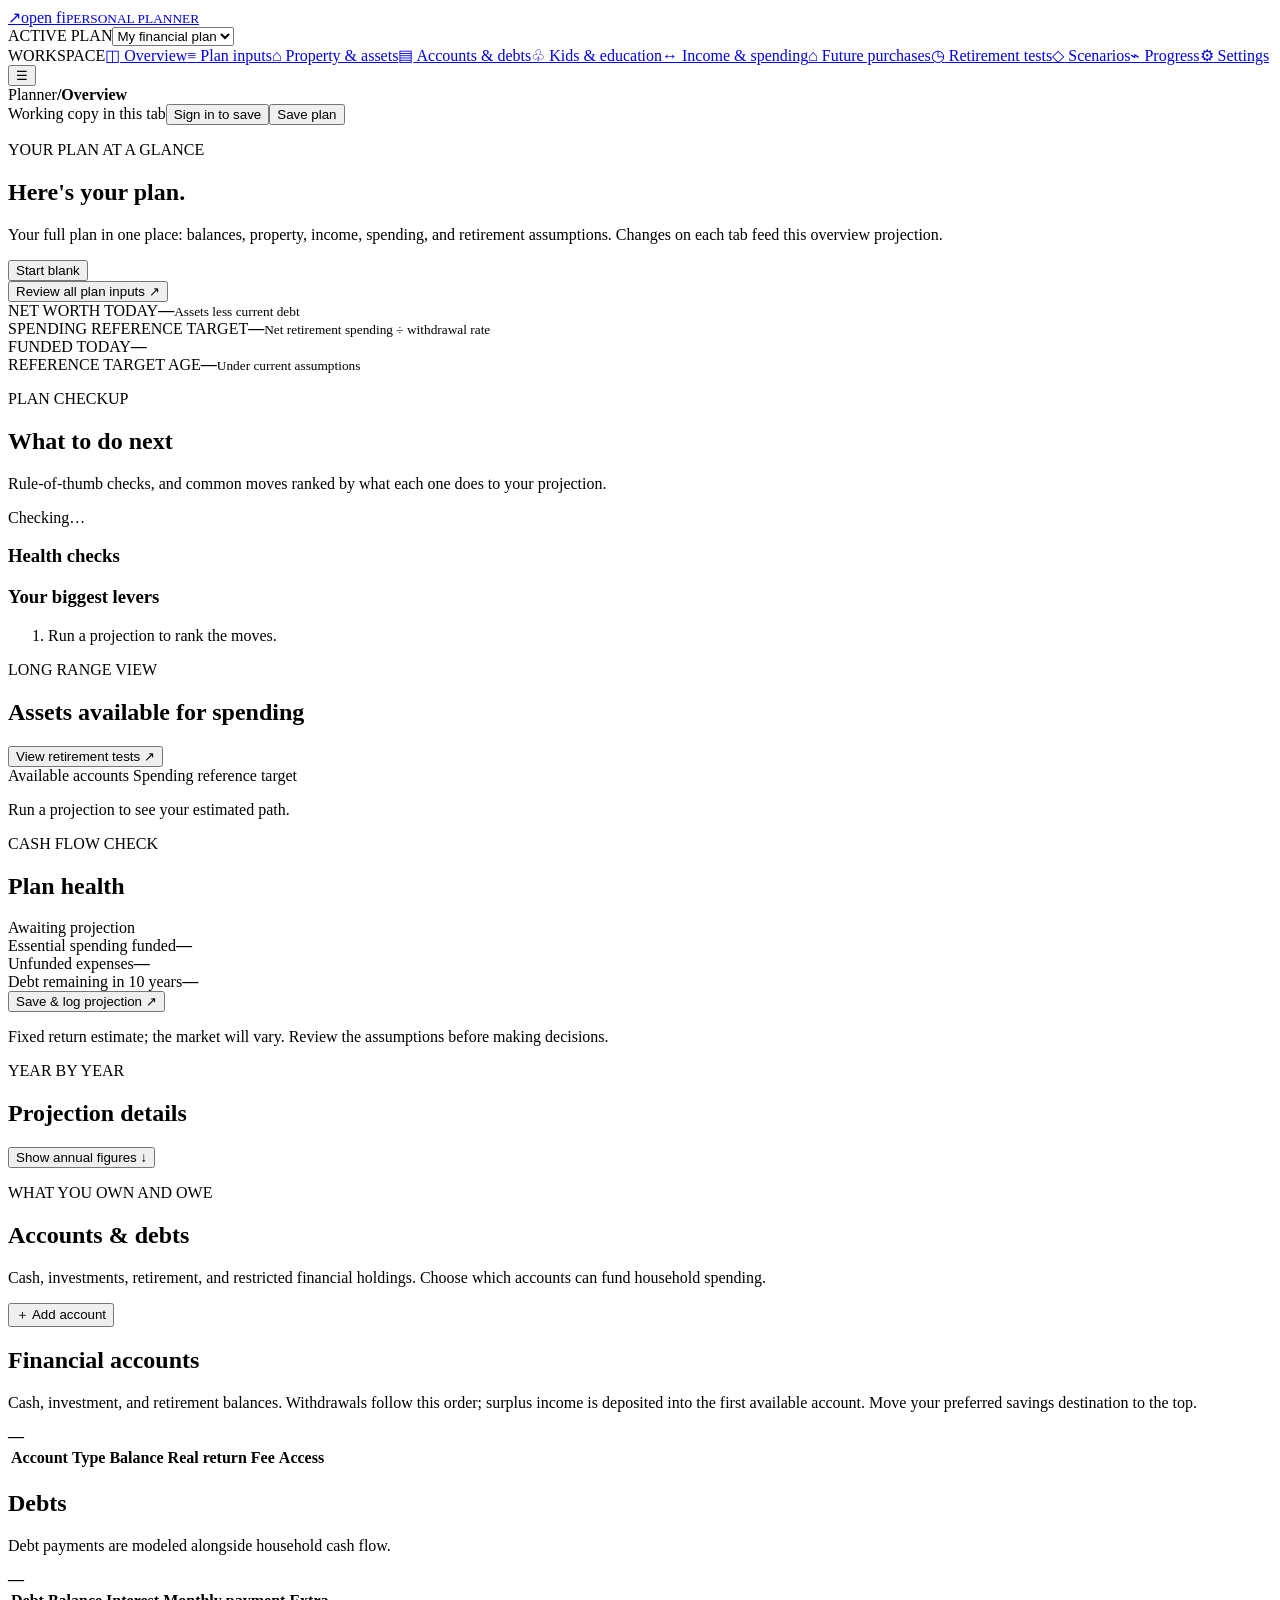
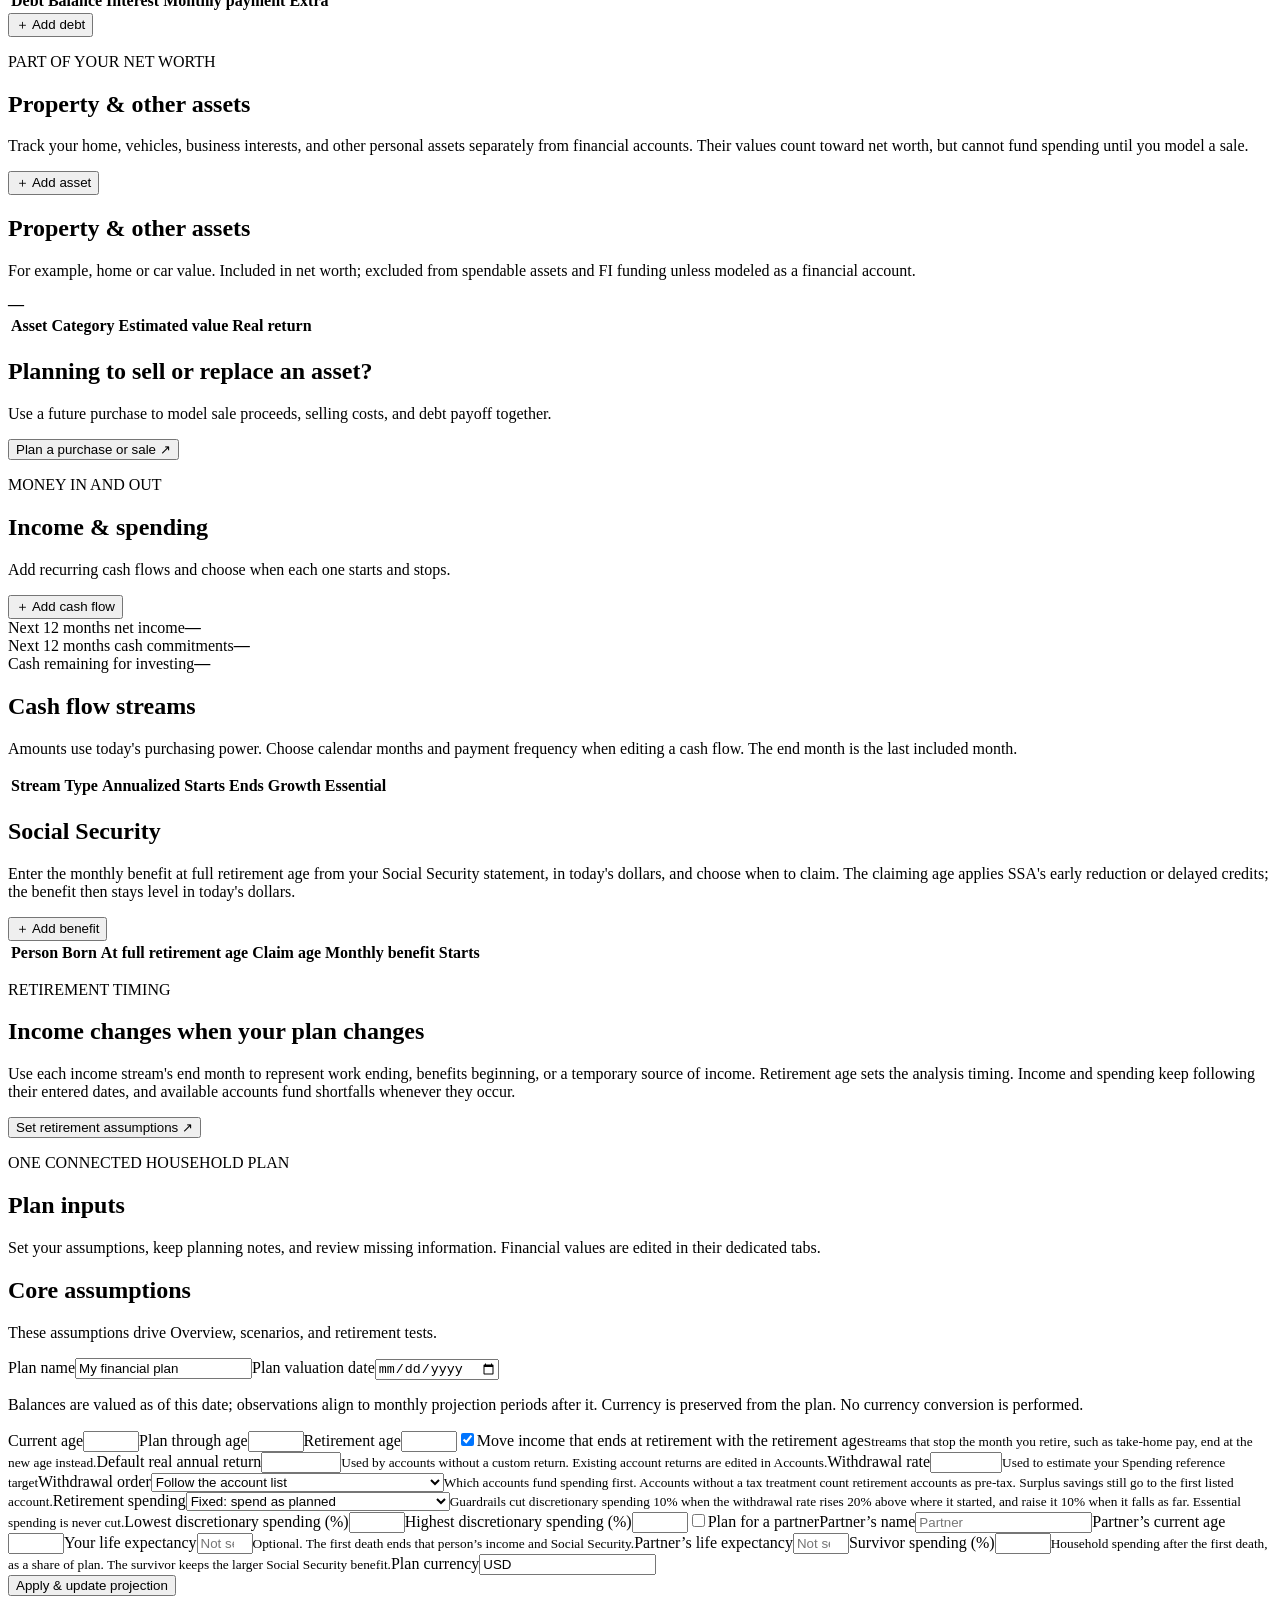
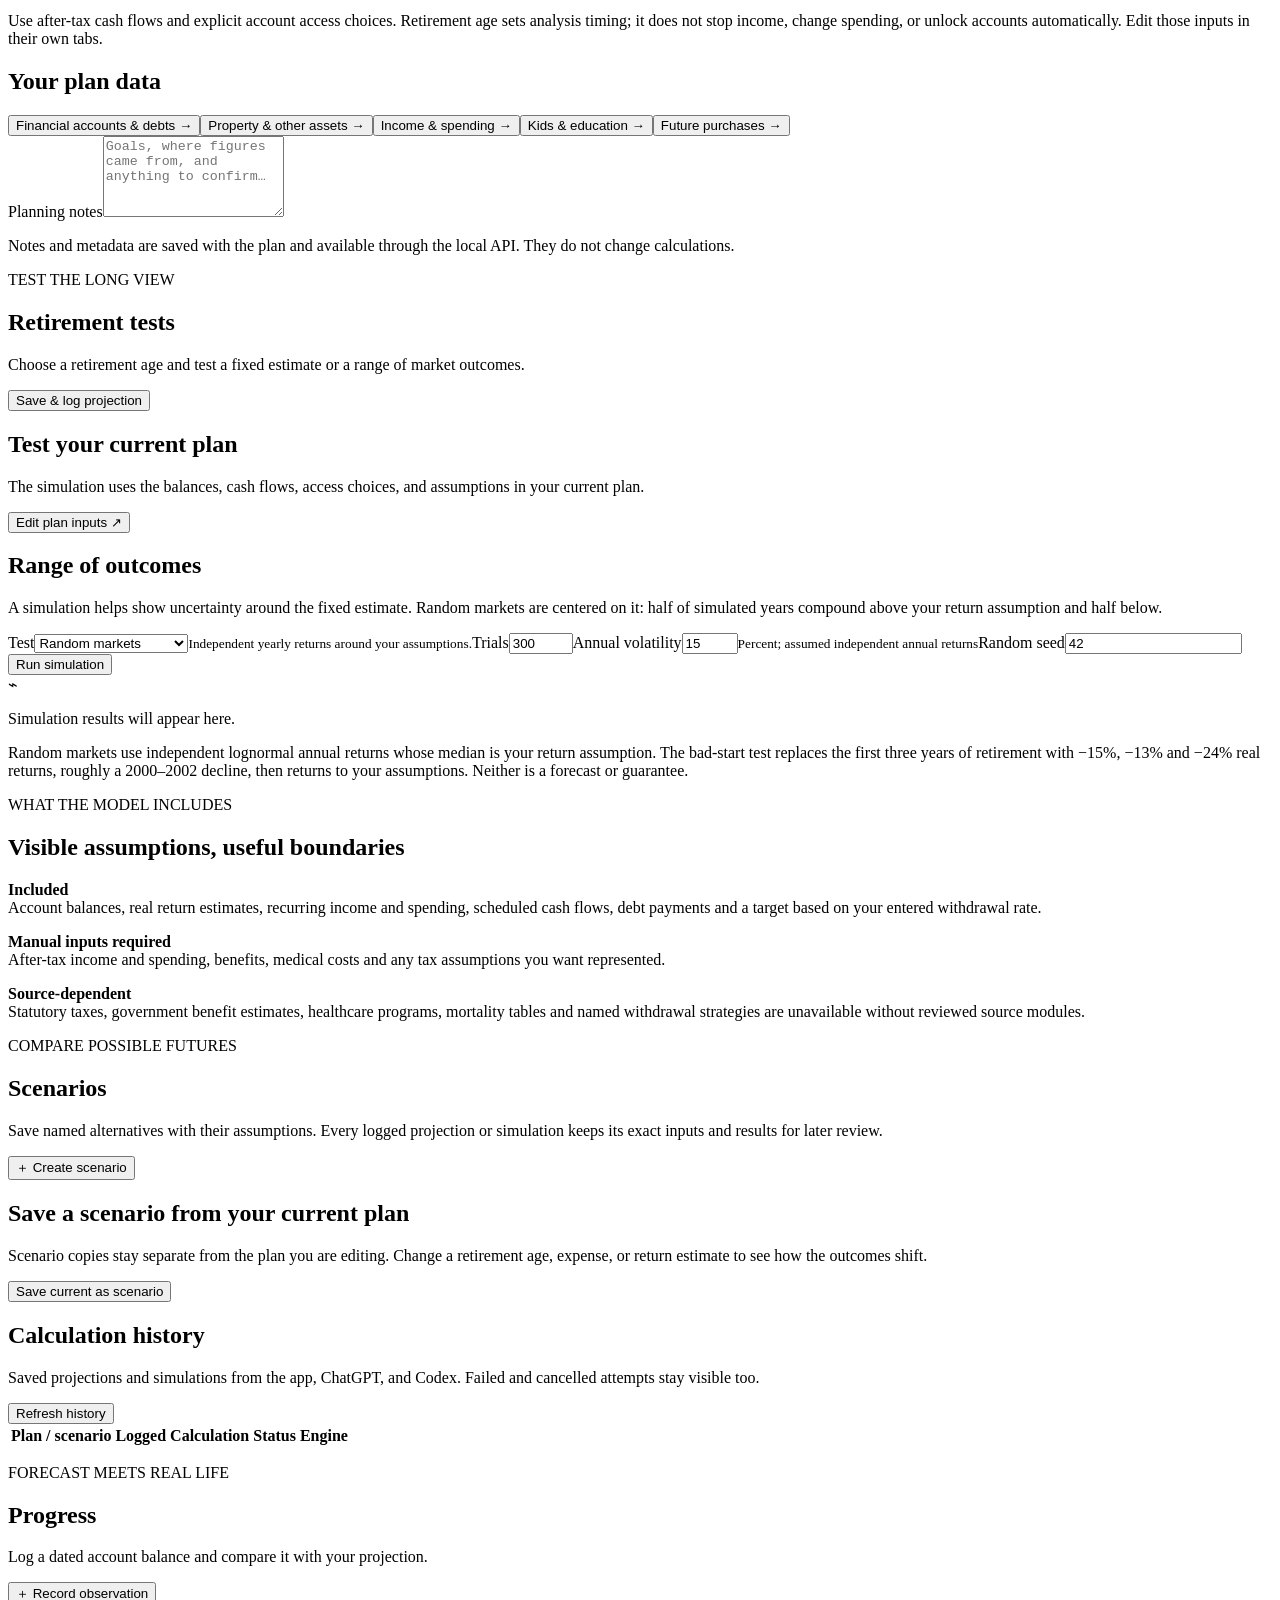
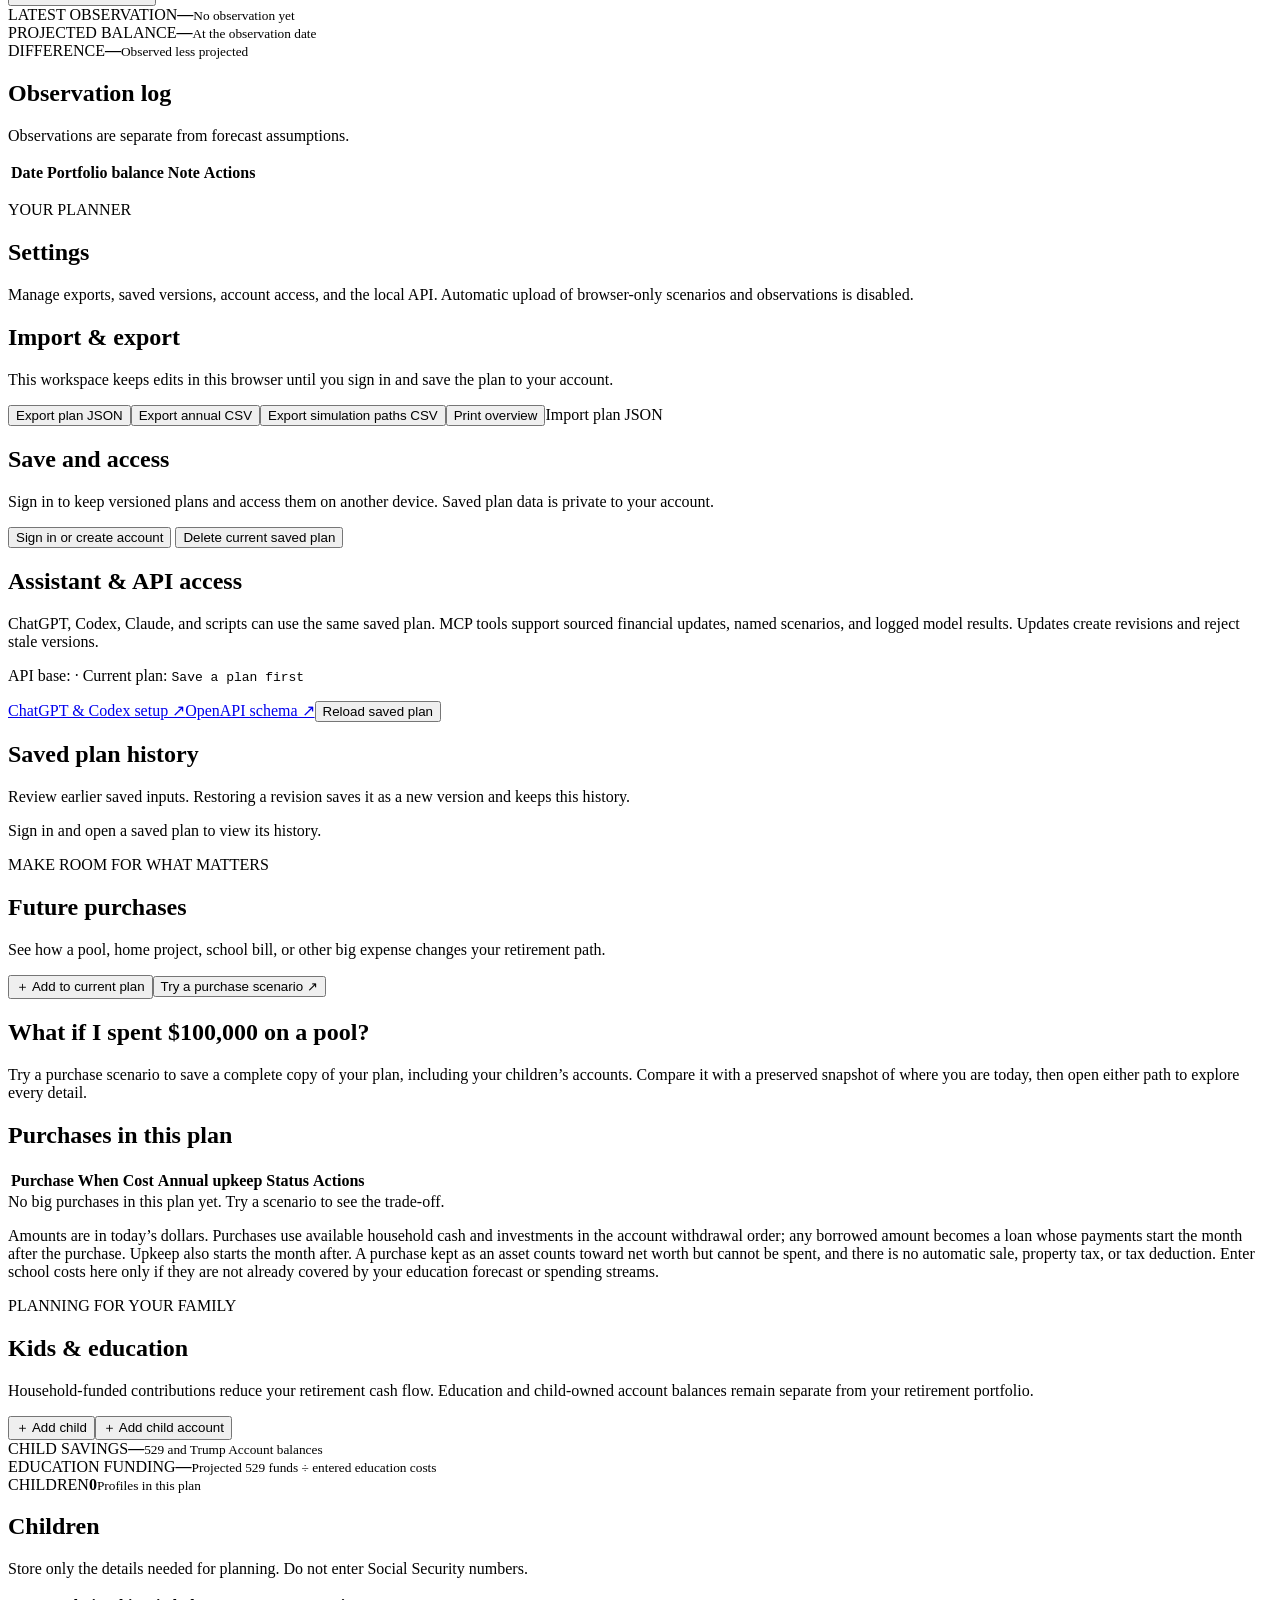
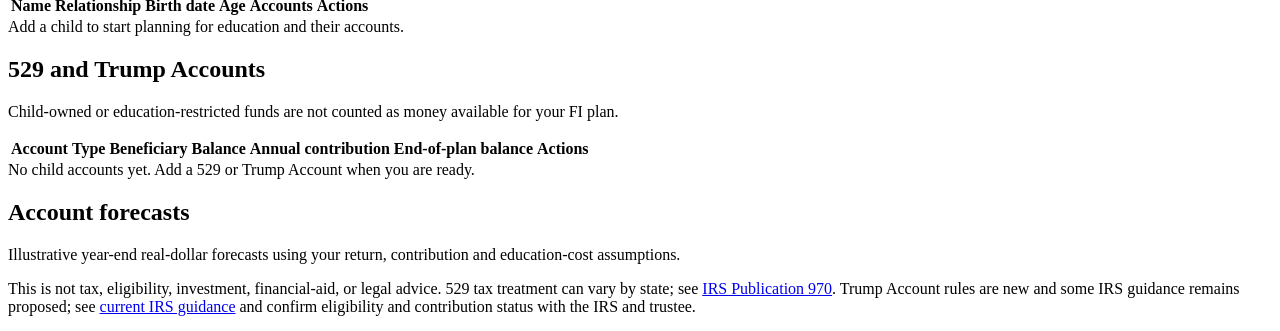
==== commit 96d7c727: "Make scenarios real changes and test every plan side by side Saving a scenario no longer saves worki" ====
--- a/web/index.html
+++ b/web/index.html
@@ -1,28 +1,27 @@
 <!doctype html>
-<html lang="en"><head><meta charset="utf-8"><meta name="viewport" content="width=device-width,initial-scale=1"><meta name="theme-color" content="#f4f5f1"><title>Open FI · Planner</title><link rel="stylesheet" href="/style.css"><script src="/core.js" defer></script><script src="/household.js" defer></script><script src="/timing.js" defer></script><script src="/overview.js" defer></script><script src="/records.js" defer></script><script src="/assumptions.js" defer></script><script src="/quick.js" defer></script><script src="/projection.js" defer></script><script src="/scenarios.js" defer></script><script src="/observations.js" defer></script><script src="/session.js" defer></script><script src="/children.js" defer></script><script src="/purchases.js" defer></script><script src="/whatif.js" defer></script><script src="/checkup.js" defer></script><script src="/charts.js" defer></script><script src="/healthcare.js" defer></script><script src="/progress.js" defer></script><script src="/social-security.js" defer></script><script src="/main.js" defer></script></head>
+<html lang="en"><head><meta charset="utf-8"><meta name="viewport" content="width=device-width,initial-scale=1"><meta name="theme-color" content="#f4f5f1"><title>Open FI · Planner</title><link rel="stylesheet" href="/style.css"><script src="/plan-inputs.js" defer></script><script src="/runs.js" defer></script><script src="/core.js" defer></script><script src="/overview.js" defer></script><script src="/records.js" defer></script><script src="/assumptions.js" defer></script><script src="/projection.js" defer></script><script src="/scenarios.js" defer></script><script src="/observations.js" defer></script><script src="/session.js" defer></script><script src="/main.js" defer></script><script src="/children.js" defer></script><script src="/purchases.js" defer></script><script src="/social-security.js" defer></script><script src="/checkup.js" defer></script><script src="/planning.js" defer></script><script src="/completion.js" defer></script><script src="/scenario-tests.js" defer></script></head>
 <body>
-<aside class="sidebar" id="sidebar"><a class="brand" href="#overview"><span class="brand-mark">↗</span><span>open fi<small>PERSONAL PLANNER</small></span></a><div class="plan-switch"><span>ACTIVE PLAN</span><select id="saved-plans" aria-label="Saved plans"><option value="">My financial plan</option></select></div><nav aria-label="Planner sections"><span class="nav-label">WORKSPACE</span><a class="nav-item" href="#quick" data-view="quick"><span>↗</span> Quick calculator</a><a class="nav-item active" href="#overview" data-view="overview"><span>◫</span> Overview</a><a class="nav-item" href="#accounts" data-view="accounts"><span>▤</span> Accounts &amp; debts</a><a class="nav-item" href="#children" data-view="children"><span>♧</span> Kids &amp; education</a><a class="nav-item" href="#cashflow" data-view="cashflow"><span>↔</span> Income &amp; spending</a><a class="nav-item" href="#purchases" data-view="purchases"><span>⌂</span> Future purchases</a><a class="nav-item" href="#retirement" data-view="retirement"><span>◷</span> Retirement tests</a><a class="nav-item" href="#scenarios" data-view="scenarios"><span>◇</span> Scenarios</a><a class="nav-item" href="#progress" data-view="progress"><span>⌁</span> Progress</a><a class="nav-item" href="#settings" data-view="settings"><span>⚙</span> Settings</a></nav><div class="sidebar-bottom"><div class="privacy-dot"></div><span>Private planning workspace<br><small>Figures in today's dollars</small></span></div></aside>
-<div class="app-shell"><header class="topbar"><button class="menu-button" id="menu-toggle" aria-label="Open navigation">☰</button><div class="crumb"><span>Planner</span><b>/</b><strong id="view-title">Overview</strong></div><div class="top-actions"><span class="save-state" id="save-state" aria-live="polite">Working copy in this tab</span><button class="button secondary" id="account-button">Sign in to save</button><button class="button primary" id="save-plan">Save plan</button></div></header>
+<aside class="sidebar" id="sidebar"><a class="brand" href="#overview"><span class="brand-mark">↗</span><span>open fi<small>PERSONAL PLANNER</small></span></a><div class="plan-switch"><span>ACTIVE PLAN</span><select id="saved-plans" aria-label="Saved plans"><option value="">My financial plan</option></select></div><nav aria-label="Planner sections"><span class="nav-label">WORKSPACE</span><a class="nav-item active" href="#overview" data-view="overview"><span>◫</span> Overview</a><a class="nav-item" href="#inputs" data-view="inputs"><span>≡</span> Plan inputs</a><a class="nav-item" href="#assets" data-view="assets"><span>⌂</span> Property &amp; assets</a><a class="nav-item" href="#accounts" data-view="accounts"><span>▤</span> Accounts &amp; debts</a><a class="nav-item" href="#children" data-view="children"><span>♧</span> Kids &amp; education</a><a class="nav-item" href="#cashflow" data-view="cashflow"><span>↔</span> Income &amp; spending</a><a class="nav-item" href="#purchases" data-view="purchases"><span>⌂</span> Future purchases</a><a class="nav-item" href="#retirement" data-view="retirement"><span>◷</span> Retirement tests</a><a class="nav-item" href="#scenarios" data-view="scenarios"><span>◇</span> Scenarios</a><a class="nav-item" href="#progress" data-view="progress"><span>⌁</span> Progress</a><a class="nav-item" href="#settings" data-view="settings"><span>⚙</span> Settings</a></nav></aside>
+<div class="app-shell"><header class="topbar"><button class="menu-button" id="menu-toggle" aria-label="Open navigation">☰</button><div class="crumb"><span>Planner</span><b>/</b><strong id="view-title">Overview</strong></div><div class="top-actions"><span class="save-state" id="save-state">Working copy in this tab</span><button class="button secondary" id="account-button">Sign in to save</button><button class="button primary" id="save-plan">Save plan</button></div></header>
 <main><div id="notice" class="notice" role="status" aria-live="polite" hidden></div>
-<div class="panel" id="household-import-notice" hidden></div><section class="view" id="view-quick"><div class="page-head"><div><p class="eyebrow">A CLEAR STARTING POINT</p><h1>Quick FI calculator</h1><p class="lede">Estimate a target from your current savings, take-home income, and spending. Values use today's purchasing power.</p></div><button class="button secondary" id="expand-quick">Expand into full plan ↗</button></div><div class="content-grid quick-grid"><article class="panel"><div class="panel-head"><div><h2>Your starting numbers</h2><p class="small-note">Edit income, expenses, savings, monthly savings, or savings rate; related figures update together.</p></div></div><form id="quick-form" class="form-grid"><label>Current age<input name="age" type="number" min="0" max="150" step="1" required></label><label>Current invested assets<input name="assets" type="number" min="0" step="0.01" required></label><label>Annual take-home income<input name="income" type="number" min="0" step="0.01" required></label><label>Annual expenses<input name="expenses" type="number" min="0" step="0.01" required></label><label>Annual savings<input name="savings" type="number" step="0.01" required></label><label>Monthly savings<input name="monthly_savings" type="number" step="0.01" required></label><label>Savings rate (%)<input name="savings_rate" type="number" step="0.1" required></label><label>Real annual return (%)<input name="return_rate" type="number" min="-99.9" max="1000" step="0.1" required></label><label>Target withdrawal rate (%)<input name="withdrawal_rate" type="number" min="0.1" max="100" step="0.1" required></label><label>Projection horizon (years)<input name="horizon" type="number" min="1" max="150" step="1" required></label></form><p class="method-note">Income is after tax. This estimate assumes unrestricted invested assets, a constant real return, and savings deposited at each year end. It does not test retirement withdrawals.</p></article><article class="panel quick-result"><div class="panel-head"><div><p class="eyebrow">SIMPLE ESTIMATE</p><h2>What the inputs suggest</h2></div><span class="status-pill" id="quick-status">Calculating…</span></div><div class="quick-target"><span>Estimated FI target</span><strong id="quick-target">—</strong><small id="quick-target-note">Annual expenses ÷ withdrawal rate</small></div><div class="quick-metrics"><div><span>Years to target</span><strong id="quick-years">—</strong></div><div><span>Estimated age</span><strong id="quick-age">—</strong></div><div><span>Annual savings</span><strong id="quick-savings">—</strong></div></div><div id="quick-chart" class="chart" role="img" aria-label="Quick estimate of invested assets compared with the FI target"></div><div class="panel-head quick-subhead"><div><h3>Savings rate comparison</h3><p class="small-note">Each point changes expenses and target, holding the other assumptions fixed.</p></div></div><div id="quick-savings-chart" class="chart" role="img" aria-label="Estimated years to target across savings rates"></div><details class="quick-annual"><summary>Annual figures</summary><div class="table-scroll"><table><thead><tr><th>Year</th><th>Age</th><th>Invested assets</th><th>Unfunded</th></tr></thead><tbody id="quick-annual"></tbody></table></div></details></article></div></section>
-<section class="view active" id="view-overview"><div class="page-head"><div><p class="eyebrow">YOUR PLAN AT A GLANCE</p><h1 id="greeting">Here's your plan.</h1><p class="lede">A clear view of what you have, what you need, and the path between them.</p></div><button class="button secondary" id="blank-plan">Start blank</button></div><div class="kpi-grid"><article class="kpi"><span>NET WORTH TODAY</span><strong id="net-worth">—</strong><small id="net-worth-note">Assets less current debt</small></article><article class="kpi"><span>FI TARGET</span><strong id="fi-target">—</strong><small id="fi-target-note">Annual spending ÷ withdrawal rate</small></article><article class="kpi"><span>FUNDED TODAY</span><strong id="funded-progress">—</strong><div class="progress-track" role="progressbar" aria-label="Progress toward FI target using accounts available for spending" aria-valuemin="0" aria-valuemax="100" aria-valuenow="0"><i id="funded-bar"></i></div></article><article class="kpi accent"><span>PROJECTED FI AGE</span><strong id="fi-age">—</strong><small id="fi-age-note">Under current assumptions</small></article></div><article class="panel checkup-panel" id="checkup"><div class="panel-head"><div><p class="eyebrow">PLAN CHECKUP</p><h2>What to do next</h2><p class="small-note">Rule-of-thumb checks, and common moves ranked by what each one does to your projection.</p></div><span class="status-pill" id="checkup-score">Checking…</span></div><div class="checkup-grid"><div><h3>Health checks</h3><ul class="checks" id="checkup-checks"></ul></div><div><h3>Your biggest levers</h3><ol class="moves" id="checkup-moves" aria-live="polite"><li class="move-empty">Run a projection to rank the moves.</li></ol></div></div></article><article class="panel whatif-panel" id="whatif"><div class="panel-head"><div><p class="eyebrow">WHAT IF…</p><h2>Try a change before you make it</h2><p class="small-note">Sliders test a copy of your plan. Nothing changes until you apply it.</p></div><div class="button-row"><button class="button secondary" type="button" id="whatif-reset">Reset</button><button class="button primary" type="button" id="whatif-apply" disabled>Apply to plan</button></div></div><div class="whatif-grid"><label>Retire at age <output id="whatif-retire-out"></output><input id="whatif-retire" type="range" step="1"><small>Income that ends at your retirement age moves with it.</small></label><label>Spending <output id="whatif-spend-out"></output><input id="whatif-spend" type="range" min="-30" max="30" step="5" value="0"><small>Scales every expense stream.</small></label><label>Investment return <output id="whatif-return-out"></output><input id="whatif-return" type="range" min="-3" max="3" step="0.5" value="0"><small>Points added to investment and retirement accounts.</small></label></div><div class="whatif-result" id="whatif-result" aria-live="polite"></div></article><div class="content-grid"><article class="panel projection-panel"><div class="panel-head"><div><p class="eyebrow">LONG RANGE VIEW</p><h2>Projected assets</h2><small class="small-note" id="dollar-basis">Today’s dollars</small></div><div class="button-row"><label class="check-label inline-toggle"><input type="checkbox" id="nominal-toggle">Future dollars</label><button class="link-button" data-jump="retirement">View retirement tests ↗</button></div></div><div id="chart" class="chart" role="img" aria-label="Projected assets and financial independence target"></div><div class="legend"><span><i></i> Invested assets</span><span><i class="dash"></i> FI target</span></div><p class="small-note" id="projection-note">Run a projection to see your estimated path.</p><details class="model-notes" id="model-notes" hidden><summary>Model notes</summary><ul id="model-notes-list"></ul></details></article><article class="panel health-panel"><div class="panel-head"><div><p class="eyebrow">CASH FLOW CHECK</p><h2>Plan health</h2></div><span class="status-pill" id="health-status">Awaiting projection</span></div><div class="health-line"><span>Essential spending funded</span><strong id="essential-health">—</strong></div><div class="health-line"><span>Unfunded expenses</span><strong id="unfunded-health">—</strong></div><div class="health-line"><span>Debt remaining in 10 years</span><strong id="debt-health">—</strong></div><button class="button primary full" id="run-projection">Update projection <span>↗</span></button><p class="small-note">Fixed return estimate; the market will vary. Review the assumptions before making decisions.</p></article></div><article class="panel wealth-panel" id="wealth-panel"><div class="panel-head"><div><p class="eyebrow">WHERE YOUR MONEY IS</p><h2>Balances by account</h2><small class="small-note" id="wealth-basis">Year-end balances</small></div></div><div class="milestones" id="milestones" aria-label="Financial independence milestones"></div><div class="wealth-chart" id="wealth-chart"></div><div class="wealth-legend" id="wealth-legend"></div></article><article class="panel annual-panel"><div class="panel-head"><div><p class="eyebrow">YEAR BY YEAR</p><h2>Projection details</h2></div><button class="link-button" id="table-toggle" aria-expanded="false">Show annual figures ↓</button></div><div class="table-scroll" id="annual-wrap" hidden><table><thead><tr><th>Year</th><th>Age</th><th>Assets</th><th>Debt</th><th>Purchases</th><th>Kids’ funding</th><th>Taxes</th><th>Unfunded</th></tr></thead><tbody id="annual-table"></tbody></table></div></article></section>
-<section class="view" id="view-accounts"><div class="page-head"><div><p class="eyebrow">WHAT YOU OWN AND OWE</p><h1>Accounts &amp; debts</h1><p class="lede">Keep current balances and rates in one place. Account order affects modeled withdrawals.</p></div><button class="button primary" data-add="account">＋ Add account</button></div><article class="panel"><div class="panel-head"><div><h2>Accounts</h2><p class="small-note">Returns are real annual estimates; fees are annual percentages. Withdrawals from an account pay its flat tax rate, so pre-tax balances fund less spending than Roth or after-tax balances. Property and other assets count toward net worth, default to unavailable for spending, and have no automatic sale or linked debt.</p></div><strong class="section-total" id="accounts-total">—</strong></div><div class="table-scroll"><table><thead><tr><th>Account</th><th>Type</th><th>Balance</th><th>Real return</th><th>Fee</th><th>Tax</th><th>Access</th><th></th></tr></thead><tbody id="accounts-table"></tbody></table><div class="empty-state" id="accounts-empty" hidden>No accounts yet. Add an account to build your projection.</div></div></article><article class="panel"><div class="panel-head"><div><h2>Debts</h2><p class="small-note">Debt payments are modeled alongside household cash flow. Enter the quoted interest rate; with expected inflation, fixed payments cost less in today’s dollars over time. Payments that continue after you retire are added to your FI target.</p></div><strong class="section-total" id="debts-total">—</strong></div><div class="table-scroll"><table><thead><tr><th>Debt</th><th>Balance</th><th>Interest</th><th>Monthly payment</th><th>Extra</th><th></th></tr></thead><tbody id="debts-table"></tbody></table><div class="empty-state" id="debts-empty" hidden>No debts recorded.</div></div><button class="button secondary" data-add="debt">＋ Add debt</button></article></section>
-<section class="view" id="view-cashflow"><div class="page-head"><div><p class="eyebrow">MONEY IN AND OUT</p><h1>Income &amp; spending</h1><p class="lede">Add recurring cash flows and choose when each one starts and stops.</p></div><div class="button-row"><button class="button secondary" type="button" id="add-healthcare">＋ Healthcare estimate</button><button class="button primary" data-add="stream">＋ Add cash flow</button></div></div><div class="summary-strip"><div><span>Annual income today</span><strong id="income-total">—</strong></div><div><span>Annual spending today</span><strong id="spending-total">—</strong></div><div><span>Annual surplus</span><strong id="surplus-total">—</strong></div></div><article class="panel"><div class="panel-head"><div><h2>Cash flow streams</h2><p class="small-note">Amounts use today's purchasing power. Set when each stream starts and ends by age or calendar month; age-based timing follows your current age, and “end of plan” follows the plan horizon.</p></div></div><div class="table-scroll"><table><thead><tr><th>Stream</th><th>Type</th><th>Annualized</th><th>Starts</th><th>Ends</th><th>Growth</th><th>Essential</th><th></th></tr></thead><tbody id="streams-table"></tbody></table><div class="empty-state" id="streams-empty" hidden>No cash flows yet. Add income and expenses.</div></div></article><article class="panel" id="ss-panel"><div class="panel-head"><div><h2>Social Security</h2><p class="small-note">Enter the monthly benefit at full retirement age from your Social Security statement, in today's dollars, and choose when to claim. The claiming age applies SSA's early reduction or delayed credits; the benefit then stays level in today's dollars.</p></div><button class="button secondary" id="add-ss">＋ Add benefit</button></div><div class="table-scroll"><table><thead><tr><th>Person</th><th>Born</th><th>At full retirement age</th><th>Claim age</th><th>Monthly benefit</th><th>Starts</th><th></th></tr></thead><tbody id="ss-table"></tbody></table><div class="empty-state" id="ss-empty" hidden>No Social Security benefits yet. Add one from your statement.</div></div></article><article class="panel callout"><div><p class="eyebrow">RETIREMENT TIMING</p><h2>Income changes when your plan changes</h2><p>Use each income stream's end month to represent work ending, benefits beginning, or a temporary source of income. The retirement age setting controls when the plan starts drawing from available accounts.</p></div><button class="button secondary" data-jump="retirement">Set retirement assumptions ↗</button></article></section>
-<section class="view" id="view-retirement"><div class="page-head"><div><p class="eyebrow">TEST THE LONG VIEW</p><h1>Retirement tests</h1><p class="lede">Choose a retirement age and test a fixed estimate or a range of market outcomes.</p></div><button class="button primary" id="run-retirement">Run retirement test</button></div><div class="content-grid retirement-grid"><article class="panel"><div class="panel-head"><div><h2>Core assumptions</h2><p class="small-note">Change these inputs and update your projection.</p></div></div><form id="assumptions-form" class="form-grid"><label>Current age<input name="age" type="number" min="0" max="150" required></label><label>Plan through age<input name="end_age" type="number" min="1" max="300" required></label><label>Retirement age<input name="retirement_age" type="number" min="0" max="300" required></label><label>Real portfolio return<input name="return_rate" type="number" step="0.1" min="-99" max="1000" required><small>Annual estimate before account-specific fees</small></label><label>Expected inflation (%)<input name="inflation_rate" type="number" step="0.1" min="-50" max="100" required><small>Default for debts and loans, and for the future-dollar view</small></label><label>Withdrawal rate<input name="withdrawal_rate" type="number" step="0.1" min="0.1" max="100" required><small>Used to estimate your FI target</small></label><label>Retirement spending<select name="spending_kind"><option value="fixed">Fixed: spend as planned</option><option value="guardrails">Guardrails: adjust discretionary spending</option></select><small>Guardrails cut discretionary spending 10% when the withdrawal rate rises 20% above where it started, and raise it 10% when it falls as far. Essential spending is never cut.</small></label><label class="guardrail-field">Lowest discretionary spending (%)<input name="spending_floor" type="number" min="0" max="100" step="5"></label><label class="guardrail-field">Highest discretionary spending (%)<input name="spending_ceiling" type="number" min="100" max="300" step="5"></label><label class="check-label wide-check"><input type="checkbox" name="has_partner">Plan for a partner</label><label class="partner-field">Partner’s name<input name="partner_name" maxlength="60" placeholder="Partner"></label><label class="partner-field">Partner’s current age<input name="partner_age" type="number" min="0" max="150"></label><label class="partner-field">Partner’s retirement age<input name="partner_retirement_age" type="number" min="0" max="150"><small>Income they own that ends at this age moves with it.</small></label><label class="partner-field">Your life expectancy<input name="life_expectancy" type="number" min="1" max="150" placeholder="Not set"><small>Optional. The first death ends that person’s income and Social Security.</small></label><label class="partner-field">Partner’s life expectancy<input name="partner_life_expectancy" type="number" min="1" max="150" placeholder="Not set"></label><label class="partner-field">Survivor spending (%)<input name="survivor_spending" type="number" min="0" max="150" step="5"><small>Household spending after the first death, as a share of plan. The survivor keeps the larger Social Security benefit.</small></label><label>Withdrawal order<select name="withdrawal_order"><option value="listed">As listed in Accounts</option><option value="tax_efficient">Tax-efficient</option></select><small>Tax-efficient spends cash and after-tax savings first, then taxable, then pre-tax, and Roth last.</small></label><label>Taxes<select name="tax_model"><option value="flat">Flat rate on each account’s withdrawals</option><option value="federal_2026">2026 federal brackets</option></select><small>Federal brackets tax pre-tax withdrawals and RMDs as income, the gain share of taxable withdrawals as capital gains, and Social Security by provisional income, settled each December.</small></label><label class="tax-field">Filing status<select name="filing_status"><option value="single">Single</option><option value="married_joint">Married filing jointly</option></select></label><label class="tax-field">State income tax (%)<input name="state_rate" type="number" min="0" max="20" step="0.1"><small>A flat rate on federal taxable income.</small></label><label class="tax-field">Gain share of taxable withdrawals (%)<input name="gain_share" type="number" min="0" max="100" step="5"><small>The part of a brokerage withdrawal that is gain rather than cost basis.</small></label><label class="tax-field">Roth conversions<select name="roth_fill"><option value="">None</option><option value="0.1">Fill the 10% bracket</option><option value="0.12">Fill the 12% bracket</option><option value="0.22">Fill the 22% bracket</option><option value="0.24">Fill the 24% bracket</option><option value="0.32">Fill the 32% bracket</option></select><small>Each December, convert pre-tax savings into your first Roth account up to the top of this bracket. Needs a Roth account.</small></label><label class="tax-field">Convert from age<input name="roth_start" type="number" min="0" max="150"></label><label class="tax-field">Convert through age<input name="roth_end" type="number" min="0" max="150"></label><label>Plan currency<input id="currency-display" type="text" value="USD" readonly aria-label="Plan currency"></label><div class="form-actions"><button class="button secondary" type="submit">Apply assumptions</button></div></form><p class="method-note">Model scope: recurring after-tax flows and unrestricted account access are assumed. Account withdrawals pay each account's flat tax rate, or 2026 federal brackets with RMDs when selected; state brackets, credits, benefits rules beyond Social Security claiming, and healthcare programs are not inferred.</p></article><article class="panel"><div class="panel-head"><div><h2>Range of outcomes</h2><p class="small-note">A simulation helps show uncertainty around the fixed estimate.</p></div></div><div class="form-grid sim-form"><label>Method<select id="sim-mode"><option value="parametric">Random returns (volatility)</option><option value="historical">Historical periods (rolling)</option><option value="resampling">Resampled years</option><option value="block">Resampled blocks of years</option></select></label><label>Trials<input id="trials" type="number" min="1" max="2000" value="300"><small id="trials-note"></small></label><label class="sim-parametric">Annual volatility<input id="volatility" type="number" min="0" max="100" step="1" value="15"><small>Spread of annual returns, in percent. Your real portfolio return is the median, so the typical trial follows the fixed estimate.</small></label><label>Random seed<input id="seed" type="number" value="42"></label><label class="sim-history">Block length (years)<input id="sim-block" type="number" min="1" max="150" value="5"></label><label class="sim-history wide-check">Annual real total returns<textarea id="sim-returns" rows="4" placeholder="One per year, oldest first: 0.071, -0.12, 18.4% …"></textarea><small id="sim-returns-note">Supply your own series, after inflation, as decimals or percentages. Historical periods need at least as many years as the plan horizon; each complete window is one trial.</small></label><button class="button secondary" id="run-simulation">Run simulation</button></div><div id="simulation-result" class="simulation-result"><span class="quiet-icon">⌁</span><p>Simulation results will appear here.</p></div><p class="method-note">Random returns are independent and lognormal, with your real portfolio return as the median year. Historical and resampled methods use only the returns you supply; no market data is bundled. Neither is a forecast or guarantee.</p></article></div><article class="panel"><div class="panel-head"><div><p class="eyebrow">WHAT THE MODEL INCLUDES</p><h2>Visible assumptions, useful boundaries</h2></div></div><div class="boundary-grid"><p><strong>Included</strong><br>Account balances, real return estimates, recurring income and spending, scheduled cash flows, debt payments and a target based on your entered withdrawal rate.</p><p><strong>Manual inputs required</strong><br>After-tax income and spending, a flat tax rate on each account's withdrawals, benefits and medical costs.</p><p><strong>Source-dependent</strong><br>State tax brackets, credits and other statutory detail beyond the 2026 federal model, benefit estimates from earnings records, healthcare programs, mortality tables and named withdrawal strategies are unavailable without reviewed source modules.</p></div></article></section>
-<section class="view" id="view-scenarios"><div class="page-head"><div><p class="eyebrow">COMPARE POSSIBLE FUTURES</p><h1>Scenarios</h1><p class="lede">Save an independent copy of this plan, adjust it, and compare the projection outcomes.</p></div><button class="button primary" id="new-scenario">＋ Create scenario</button></div><div class="scenario-grid" id="scenario-list"></div><article class="panel comparison-panel" id="comparison-panel" hidden><div class="panel-head"><div><p class="eyebrow">SIDE BY SIDE</p><h2>Scenario comparison</h2></div><button class="link-button" id="clear-comparison">Clear comparison</button></div><div class="comparison-chart" id="comparison-chart"></div><div class="comparison-cards" id="comparison-cards"></div></article><article class="panel callout"><div><h2>Save a scenario from your current plan</h2><p>Scenario copies stay separate from the plan you are editing. Change a retirement age, expense, or return estimate to see how the outcomes shift.</p></div><button class="button secondary" id="save-scenario">Save current as scenario</button></article></section>
-<section class="view" id="view-progress"><div class="page-head"><div><p class="eyebrow">FORECAST MEETS REAL LIFE</p><h1>Progress</h1><p class="lede">Log a dated account balance and compare it with your projection.</p></div><div class="button-row"><label class="button secondary file-button">Import CSV<input id="import-observations" type="file" accept=".csv,text/csv" hidden></label><button class="button primary" id="add-observation">＋ Record observation</button></div></div><div class="kpi-grid progress-kpis"><article class="kpi"><span>LATEST OBSERVATION</span><strong id="latest-balance">—</strong><small id="latest-date">No observation yet</small></article><article class="kpi"><span>PROJECTED PORTFOLIO</span><strong id="observed-projection">—</strong><small>Spendable accounts at the observation date</small></article><article class="kpi"><span>DIFFERENCE</span><strong id="observed-difference">—</strong><small>Observed less projected</small></article></div><article class="panel"><div class="panel-head"><div><h2>Actual vs projected</h2><p class="small-note">Your recorded balances against the projected spendable portfolio, in today’s dollars.</p></div></div><div id="progress-chart" class="progress-chart"></div><div class="wealth-legend"><span><i class="line-key" style="background:var(--green)"></i>Projected portfolio</span><span><i style="background:var(--orange);border-radius:50%"></i>Recorded balance</span></div></article><article class="panel"><div class="panel-head"><div><h2>Observation log</h2><p class="small-note">Observations are separate from forecast assumptions. Import a CSV with date and balance columns, and an optional note.</p></div></div><div class="table-scroll"><table><thead><tr><th>Date</th><th>Portfolio balance</th><th>Note</th><th>Actions</th></tr></thead><tbody id="observations-table"></tbody></table><div class="empty-state" id="observations-empty" hidden>Record a balance to begin tracking progress.</div></div></article></section>
-<section class="view" id="view-settings"><article class="panel" id="household-source-panel" hidden><h2>Household source profile</h2><p class="small-note">Original inputs are retained separately from editable calculator assumptions. This private profile is included in plan exports.</p><div id="household-warnings"></div><details><summary>All supplied household details and unresolved inputs</summary><div id="household-source"></div></details></article><div class="page-head"><div><p class="eyebrow">YOUR PLANNER</p><h1>Settings</h1><p class="lede">Set a name and manage the plan data on this device.</p></div></div><div class="settings-grid"><article class="panel"><h2>Plan details</h2><label class="wide-label">Plan name<input id="plan-name" maxlength="120" value="My financial plan"></label><label class="wide-label">Plan valuation date<input id="valuation-date" type="date" required></label><p class="small-note">Balances are valued as of this date; observations align to monthly projection periods after it. Currency is preserved from the plan. No currency conversion is performed.</p><p class="small-note">This workspace keeps edits in this browser until you sign in and save the plan to your account.</p><div class="button-row export-actions"><button class="button secondary" id="export-json">Export plan JSON</button><button class="button secondary" id="export-annual">Export annual CSV</button><button class="button secondary" id="export-simulation">Export simulation paths CSV</button><button class="button secondary" id="print-overview">Print overview</button><label class="button secondary file-button">Import plan JSON<input id="import-json" type="file" accept="application/json,.json" hidden></label></div></article><article class="panel"><h2>Save and access</h2><p class="small-note">Sign in to keep versioned plans and access them on another device. Saved plan data is private to your account.</p><button class="button primary" id="settings-auth">Sign in or create account</button> <button class="button secondary danger-text" id="delete-plan">Delete current saved plan</button><div class="saved-plans-list" id="saved-plan-list"></div></article></div><article class="panel revision-panel"><div class="panel-head"><div><h2>Saved plan history</h2><p class="small-note">Review earlier saved inputs. Restoring a revision saves it as a new version and keeps this history.</p></div></div><div class="revision-list" id="revision-list"><p class="small-note">Sign in and open a saved plan to view its history.</p></div></article></section>
-<section class="view" id="view-purchases"><div class="page-head"><div><p class="eyebrow">MAKE ROOM FOR WHAT MATTERS</p><h1>Future purchases</h1><p class="lede">See how a pool, home project, school bill, or other big expense changes your retirement path.</p></div><div class="button-row"><button class="button secondary" id="add-purchase">＋ Add to current plan</button><button class="button primary" id="fork-purchase">Try a purchase scenario ↗</button></div></div><article class="panel callout"><div><h2>What if I spent $100,000 on a pool?</h2><p>Try a purchase scenario to save a complete copy of your plan, including your children’s accounts. Compare it with a preserved snapshot of where you are today, then open either path to explore every detail.</p></div></article><article class="panel"><div class="panel-head"><div><h2>Purchases in this plan</h2><p class="small-note" id="purchase-baseline"></p></div></div><div class="table-scroll"><table><thead><tr><th>Purchase</th><th>When</th><th>Cost</th><th>Annual upkeep</th><th>Effect on your plan</th><th>Status</th><th>Actions</th></tr></thead><tbody id="purchase-table"></tbody></table><div class="empty-state" id="purchase-empty">No big purchases in this plan yet. Try a scenario to see the trade-off.</div></div><p class="method-note">Amounts are in today’s dollars. Purchases use available household cash and investments in the account withdrawal order; any borrowed amount becomes a fixed-payment loan, entered at its quoted rate and converted to today’s dollars with your expected inflation, whose payments start the month after the purchase. Upkeep also starts the month after and stops if the purchase is later sold. A purchase kept as an asset counts toward net worth but cannot be spent until a later purchase sells it; there is no property tax or tax deduction. Loan payments and upkeep that ends, where they fall after you retire, are added to your FI target as a lump sum. “Effect on your plan” compares the plan with and without each purchase. Enter school costs here only if they are not already covered by your education forecast or spending streams.</p></article></section>
+<section class="view active" id="view-overview"><div class="page-head"><div><p class="eyebrow">YOUR PLAN AT A GLANCE</p><h1 id="greeting">Here's your plan.</h1><p class="lede">Your full plan in one place: balances, property, income, spending, and retirement assumptions. Changes on each tab feed this overview projection.</p></div><button class="button secondary" id="blank-plan">Start blank</button></div><div class="plan-overview-links"><button class="button secondary" data-jump="inputs">Review all plan inputs ↗</button><span id="input-review-count"></span></div><div class="kpi-grid"><article class="kpi"><span>NET WORTH TODAY</span><strong id="net-worth">—</strong><small id="net-worth-note">Assets less current debt</small></article><article class="kpi"><span>SPENDING REFERENCE TARGET</span><strong id="fi-target">—</strong><small>Net retirement spending ÷ withdrawal rate</small></article><article class="kpi"><span>FUNDED TODAY</span><strong id="funded-progress">—</strong><div class="progress-track" role="progressbar" aria-label="Progress toward Spending reference target using accounts available for spending" aria-valuemin="0" aria-valuemax="100" aria-valuenow="0"><i id="funded-bar"></i></div></article><article class="kpi accent"><span>REFERENCE TARGET AGE</span><strong id="fi-age">—</strong><small id="fi-age-note">Under current assumptions</small></article></div><article class="panel checkup-panel" id="checkup"><div class="panel-head"><div><p class="eyebrow">PLAN CHECKUP</p><h2>What to do next</h2><p class="small-note">Rule-of-thumb checks, and common moves ranked by what each one does to your projection.</p></div><span class="status-pill" id="checkup-score">Checking…</span></div><div class="checkup-grid"><div><h3>Health checks</h3><ul class="checks" id="checkup-checks"></ul></div><div><h3>Your biggest levers</h3><ol class="moves" id="checkup-moves" aria-live="polite"><li class="move-empty">Run a projection to rank the moves.</li></ol></div></div></article><div class="content-grid"><article class="panel projection-panel"><div class="panel-head"><div><p class="eyebrow">LONG RANGE VIEW</p><h2>Assets available for spending</h2></div><button class="link-button" data-jump="retirement">View retirement tests ↗</button></div><div id="chart" class="chart" role="img" aria-label="Available financial assets and financial independence target"></div><div class="legend"><span><i></i> Available accounts</span><span><i class="dash"></i> Spending reference target</span></div><p class="small-note" id="projection-note">Run a projection to see your estimated path.</p></article><article class="panel health-panel"><div class="panel-head"><div><p class="eyebrow">CASH FLOW CHECK</p><h2>Plan health</h2></div><span class="status-pill" id="health-status">Awaiting projection</span></div><div class="health-line"><span>Essential spending funded</span><strong id="essential-health">—</strong></div><div class="health-line"><span>Unfunded expenses</span><strong id="unfunded-health">—</strong></div><div class="health-line"><span>Debt remaining in 10 years</span><strong id="debt-health">—</strong></div><button class="button primary full" id="run-projection">Save &amp; log projection <span>↗</span></button><p class="small-note">Fixed return estimate; the market will vary. Review the assumptions before making decisions.</p></article></div><article class="panel annual-panel"><div class="panel-head"><div><p class="eyebrow">YEAR BY YEAR</p><h2>Projection details</h2></div><button class="link-button" id="table-toggle" aria-expanded="false">Show annual figures ↓</button></div><div class="table-scroll" id="annual-wrap" hidden><table><thead><tr><th>Year</th><th>Age</th><th>Available assets</th><th>Net worth</th><th>Debt</th><th>Purchases</th><th>Kids’ funding</th><th>Unfunded</th></tr></thead><tbody id="annual-table"></tbody></table></div></article></section>
+<section class="view" id="view-accounts"><div class="page-head"><div><p class="eyebrow">WHAT YOU OWN AND OWE</p><h1>Accounts &amp; debts</h1><p class="lede">Cash, investments, retirement, and restricted financial holdings. Choose which accounts can fund household spending.</p></div><button class="button primary" data-add="account">＋ Add account</button></div><article class="panel"><div class="panel-head"><div><h2>Financial accounts</h2><p class="small-note">Cash, investment, and retirement balances. Withdrawals follow this order; surplus income is deposited into the first available account. Move your preferred savings destination to the top.</p></div><strong class="section-total" id="accounts-total">—</strong></div><div class="table-scroll"><table><thead><tr><th>Account</th><th>Type</th><th>Balance</th><th>Real return</th><th>Fee</th><th>Access</th><th></th></tr></thead><tbody id="accounts-table"></tbody></table><div class="empty-state" id="accounts-empty" hidden>No accounts yet. Add an account to build your projection.</div></div></article><article class="panel"><div class="panel-head"><div><h2>Debts</h2><p class="small-note">Debt payments are modeled alongside household cash flow.</p></div><strong class="section-total" id="debts-total">—</strong></div><div class="table-scroll"><table><thead><tr><th>Debt</th><th>Balance</th><th>Interest</th><th>Monthly payment</th><th>Extra</th><th></th></tr></thead><tbody id="debts-table"></tbody></table><div class="empty-state" id="debts-empty" hidden>No debts recorded.</div></div><button class="button secondary" data-add="debt">＋ Add debt</button></article></section><section class="view" id="view-assets"><div class="page-head"><div><p class="eyebrow">PART OF YOUR NET WORTH</p><h1>Property &amp; other assets</h1><p class="lede">Track your home, vehicles, business interests, and other personal assets separately from financial accounts. Their values count toward net worth, but cannot fund spending until you model a sale.</p></div><button class="button primary" data-add="asset">＋ Add asset</button></div><article class="panel"><div class="panel-head"><div><h2>Property &amp; other assets</h2><p class="small-note">For example, home or car value. Included in net worth; excluded from spendable assets and FI funding unless modeled as a financial account.</p></div><strong class="section-total" id="assets-total">—</strong></div><div class="table-scroll"><table><thead><tr><th>Asset</th><th>Category</th><th>Estimated value</th><th>Real return</th><th></th></tr></thead><tbody id="assets-table"></tbody></table><div class="empty-state" id="assets-empty" hidden>No property or other assets recorded.</div></div></article><article class="panel callout"><div><h2>Planning to sell or replace an asset?</h2><p>Use a future purchase to model sale proceeds, selling costs, and debt payoff together.</p></div><button class="button secondary" data-jump="purchases">Plan a purchase or sale ↗</button></article></section>
+<section class="view" id="view-cashflow"><div class="page-head"><div><p class="eyebrow">MONEY IN AND OUT</p><h1>Income &amp; spending</h1><p class="lede">Add recurring cash flows and choose when each one starts and stops.</p></div><button class="button primary" data-add="stream">＋ Add cash flow</button></div><div class="summary-strip"><div><span>Next 12 months net income</span><strong id="income-total">—</strong></div><div><span>Next 12 months cash commitments</span><strong id="spending-total">—</strong></div><div><span>Cash remaining for investing</span><strong id="surplus-total">—</strong></div></div><article class="panel"><div class="panel-head"><div><h2>Cash flow streams</h2><p class="small-note">Amounts use today's purchasing power. Choose calendar months and payment frequency when editing a cash flow. The end month is the last included month.</p></div></div><div class="table-scroll"><table><thead><tr><th>Stream</th><th>Type</th><th>Annualized</th><th>Starts</th><th>Ends</th><th>Growth</th><th>Essential</th><th></th></tr></thead><tbody id="streams-table"></tbody></table><div class="empty-state" id="streams-empty" hidden>No cash flows yet. Add income and expenses.</div></div></article><article class="panel" id="ss-panel"><div class="panel-head"><div><h2>Social Security</h2><p class="small-note">Enter the monthly benefit at full retirement age from your Social Security statement, in today's dollars, and choose when to claim. The claiming age applies SSA's early reduction or delayed credits; the benefit then stays level in today's dollars.</p></div><button class="button secondary" id="add-ss">＋ Add benefit</button></div><div class="table-scroll"><table><thead><tr><th>Person</th><th>Born</th><th>At full retirement age</th><th>Claim age</th><th>Monthly benefit</th><th>Starts</th><th></th></tr></thead><tbody id="ss-table"></tbody></table><div class="empty-state" id="ss-empty" hidden>No Social Security benefits yet. Add one from your statement.</div></div></article><article class="panel callout"><div><p class="eyebrow">RETIREMENT TIMING</p><h2>Income changes when your plan changes</h2><p>Use each income stream's end month to represent work ending, benefits beginning, or a temporary source of income. Retirement age sets the analysis timing. Income and spending keep following their entered dates, and available accounts fund shortfalls whenever they occur.</p></div><button class="button secondary" data-jump="inputs">Set retirement assumptions ↗</button></article></section>
+<section class="view" id="view-inputs"><div class="page-head"><div><p class="eyebrow">ONE CONNECTED HOUSEHOLD PLAN</p><h1>Plan inputs</h1><p class="lede">Set your assumptions, keep planning notes, and review missing information. Financial values are edited in their dedicated tabs.</p></div></div><div class="content-grid"><article class="panel"><div class="panel-head"><div><h2>Core assumptions</h2><p class="small-note">These assumptions drive Overview, scenarios, and retirement tests.</p></div></div><label class="wide-label">Plan name<input id="plan-name" maxlength="120" value="My financial plan"></label><label class="wide-label">Plan valuation date<input id="valuation-date" type="date" required></label><p class="small-note">Balances are valued as of this date; observations align to monthly projection periods after it. Currency is preserved from the plan. No currency conversion is performed.</p><form id="assumptions-form" class="form-grid"><label>Current age<input name="age" type="number" min="0" max="150" required></label><label>Plan through age<input name="end_age" type="number" min="1" max="300" required></label><label>Retirement age<input name="retirement_age" type="number" min="0" max="300" required></label><label class="check-label wide-check"><input type="checkbox" name="move_income" checked>Move income that ends at retirement with the retirement age<small>Streams that stop the month you retire, such as take-home pay, end at the new age instead.</small></label><label>Default real annual return<input name="return_rate" type="number" step="0.1" min="-99" max="1000" required><small>Used by accounts without a custom return. Existing account returns are edited in Accounts.</small></label><label>Withdrawal rate<input name="withdrawal_rate" type="number" step="0.1" min="0.1" max="100" required><small>Used to estimate your Spending reference target</small></label><label>Withdrawal order<select name="withdrawal_order"><option value="listed">Follow the account list</option><option value="tax_efficient">Tax-efficient: cash, taxable, pre-tax, then Roth</option></select><small>Which accounts fund spending first. Accounts without a tax treatment count retirement accounts as pre-tax. Surplus savings still go to the first listed account.</small></label><label>Retirement spending<select name="spending_kind"><option value="fixed">Fixed: spend as planned</option><option value="guardrails">Guardrails: adjust discretionary spending</option></select><small>Guardrails cut discretionary spending 10% when the withdrawal rate rises 20% above where it started, and raise it 10% when it falls as far. Essential spending is never cut.</small></label><label class="guardrail-field">Lowest discretionary spending (%)<input name="spending_floor" type="number" min="0" max="100" step="5"></label><label class="guardrail-field">Highest discretionary spending (%)<input name="spending_ceiling" type="number" min="100" max="300" step="5"></label><label class="check-label wide-check"><input type="checkbox" name="has_partner">Plan for a partner</label><label class="partner-field">Partner’s name<input name="partner_name" maxlength="60" placeholder="Partner"></label><label class="partner-field">Partner’s current age<input name="partner_age" type="number" min="0" max="150"></label><label class="partner-field">Your life expectancy<input name="life_expectancy" type="number" min="1" max="150" placeholder="Not set"><small>Optional. The first death ends that person’s income and Social Security.</small></label><label class="partner-field">Partner’s life expectancy<input name="partner_life_expectancy" type="number" min="1" max="150" placeholder="Not set"></label><label class="partner-field">Survivor spending (%)<input name="survivor_spending" type="number" min="0" max="150" step="5"><small>Household spending after the first death, as a share of plan. The survivor keeps the larger Social Security benefit.</small></label><label>Plan currency<input id="currency-display" type="text" value="USD" readonly aria-label="Plan currency"></label><div class="form-actions"><button class="button secondary" type="submit">Apply &amp; update projection</button></div></form><p class="method-note">Use after-tax cash flows and explicit account access choices. Retirement age sets analysis timing; it does not stop income, change spending, or unlock accounts automatically. Edit those inputs in their own tabs.</p></article><article class="panel"><h2>Your plan data</h2><div class="input-links"><button data-jump="accounts">Financial accounts &amp; debts <span>→</span></button><button data-jump="assets">Property &amp; other assets <span>→</span></button><button data-jump="cashflow">Income &amp; spending <span>→</span></button><button data-jump="children">Kids &amp; education <span>→</span></button><button data-jump="purchases">Future purchases <span>→</span></button></div><label class="wide-label">Planning notes<textarea id="plan-notes" rows="5" maxlength="10000" placeholder="Goals, where figures came from, and anything to confirm…"></textarea></label><p class="small-note">Notes and metadata are saved with the plan and available through the local API. They do not change calculations.</p></article></div><article class="panel" id="input-review-panel" hidden><div class="panel-head"><div><h2>Information to review</h2><p class="small-note">Record what is known and what still needs confirming. Documenting an answer does not automatically change a modeled value; edit the linked input too.</p></div></div><div id="input-review-list"></div><details id="import-cautions"><summary>How the imported figures were modeled</summary><ul id="import-cautions-list"></ul></details></article></section>
+<section class="view" id="view-retirement"><div class="page-head"><div><p class="eyebrow">TEST THE LONG VIEW</p><h1>Retirement tests</h1><p class="lede">Choose a retirement age and test a fixed estimate or a range of market outcomes.</p></div><button class="button primary" id="run-retirement">Save &amp; log projection</button></div><div class="content-grid retirement-grid"><article class="panel callout"><div><h2>Test your current plan</h2><p>The simulation uses the balances, cash flows, access choices, and assumptions in your current plan.</p><button class="button secondary" data-jump="inputs">Edit plan inputs ↗</button></div></article><article class="panel"><div class="panel-head"><div><h2>Range of outcomes</h2><p class="small-note">A simulation helps show uncertainty around the fixed estimate. Random markets are centered on it: half of simulated years compound above your return assumption and half below.</p></div></div><div class="form-grid sim-form"><label>Test<select id="sim-mode"><option value="parametric">Random markets</option><option value="sequence">Bad start to retirement</option></select><small id="sim-mode-note">Independent yearly returns around your assumptions.</small></label><label class="random-field">Trials<input id="trials" type="number" min="1" max="2000" value="300"></label><label class="random-field">Annual volatility<input id="volatility" type="number" min="0" max="100" step="1" value="15"><small>Percent; assumed independent annual returns</small></label><label class="random-field">Random seed<input id="seed" type="number" value="42"></label><button class="button secondary" id="run-simulation">Run simulation</button></div><div id="simulation-result" class="simulation-result"><span class="quiet-icon">⌁</span><p>Simulation results will appear here.</p></div><p class="method-note">Random markets use independent lognormal annual returns whose median is your return assumption. The bad-start test replaces the first three years of retirement with −15%, −13% and −24% real returns, roughly a 2000–2002 decline, then returns to your assumptions. Neither is a forecast or guarantee.</p></article></div><article class="panel"><div class="panel-head"><div><p class="eyebrow">WHAT THE MODEL INCLUDES</p><h2>Visible assumptions, useful boundaries</h2></div></div><div class="boundary-grid"><p><strong>Included</strong><br>Account balances, real return estimates, recurring income and spending, scheduled cash flows, debt payments and a target based on your entered withdrawal rate.</p><p><strong>Manual inputs required</strong><br>After-tax income and spending, benefits, medical costs and any tax assumptions you want represented.</p><p><strong>Source-dependent</strong><br>Statutory taxes, government benefit estimates, healthcare programs, mortality tables and named withdrawal strategies are unavailable without reviewed source modules.</p></div></article></section>
+<section class="view" id="view-scenarios"><div class="page-head"><div><p class="eyebrow">COMPARE POSSIBLE FUTURES</p><h1>Scenarios</h1><p class="lede">Save named alternatives with their assumptions. Every logged projection or simulation keeps its exact inputs and results for later review.</p></div><button class="button primary" id="new-scenario">＋ Create scenario</button></div><div class="scenario-grid" id="scenario-list"></div><article class="panel comparison-panel" id="comparison-panel" hidden><div class="panel-head"><div><p class="eyebrow">SIDE BY SIDE</p><h2>Scenario comparison</h2></div><button class="link-button" id="clear-comparison">Clear comparison</button></div><div class="comparison-chart" id="comparison-chart"></div><div class="comparison-cards" id="comparison-cards"></div></article><article class="panel callout"><div><h2>Save a scenario from your current plan</h2><p>Scenario copies stay separate from the plan you are editing. Change a retirement age, expense, or return estimate to see how the outcomes shift.</p></div><button class="button secondary" id="save-scenario">Save current as scenario</button></article><article class="panel"><div class="panel-head"><div><h2>Calculation history</h2><p class="small-note">Saved projections and simulations from the app, ChatGPT, and Codex. Failed and cancelled attempts stay visible too.</p></div><button class="button secondary" id="refresh-runs">Refresh history</button></div><div class="table-scroll"><table><thead><tr><th>Plan / scenario</th><th>Logged</th><th>Calculation</th><th>Status</th><th>Engine</th><th></th></tr></thead><tbody id="runs-table"></tbody></table><div class="empty-state" id="runs-empty"></div></div><button class="button secondary" id="older-runs" hidden>Load older runs</button></article><article class="panel" id="run-detail" hidden></article></section>
+<section class="view" id="view-progress"><div class="page-head"><div><p class="eyebrow">FORECAST MEETS REAL LIFE</p><h1>Progress</h1><p class="lede">Log a dated account balance and compare it with your projection.</p></div><button class="button primary" id="add-observation">＋ Record observation</button></div><div class="kpi-grid progress-kpis"><article class="kpi"><span>LATEST OBSERVATION</span><strong id="latest-balance">—</strong><small id="latest-date">No observation yet</small></article><article class="kpi"><span>PROJECTED BALANCE</span><strong id="observed-projection">—</strong><small>At the observation date</small></article><article class="kpi"><span>DIFFERENCE</span><strong id="observed-difference">—</strong><small>Observed less projected</small></article></div><article class="panel"><div class="panel-head"><div><h2>Observation log</h2><p class="small-note">Observations are separate from forecast assumptions.</p></div></div><div class="table-scroll"><table><thead><tr><th>Date</th><th>Portfolio balance</th><th>Note</th><th>Actions</th></tr></thead><tbody id="observations-table"></tbody></table><div class="empty-state" id="observations-empty" hidden>Record a balance to begin tracking progress.</div></div></article></section>
+<section class="view" id="view-settings"><div class="page-head"><div><p class="eyebrow">YOUR PLANNER</p><h1>Settings</h1><p class="lede">Manage exports, saved versions, account access, and the local API. Automatic upload of browser-only scenarios and observations is disabled.</p></div></div><div class="settings-grid"><article class="panel"><h2>Import &amp; export</h2><p class="small-note">This workspace keeps edits in this browser until you sign in and save the plan to your account.</p><div class="button-row export-actions"><button class="button secondary" id="export-json">Export plan JSON</button><button class="button secondary" id="export-annual">Export annual CSV</button><button class="button secondary" id="export-simulation">Export simulation paths CSV</button><button class="button secondary" id="print-overview">Print overview</button><label class="button secondary file-button">Import plan JSON<input id="import-json" type="file" accept="application/json,.json" hidden></label></div></article><article class="panel"><h2>Save and access</h2><p class="small-note">Sign in to keep versioned plans and access them on another device. Saved plan data is private to your account.</p><button class="button primary" id="settings-auth">Sign in or create account</button> <button class="button secondary danger-text" id="delete-plan">Delete current saved plan</button><div class="saved-plans-list" id="saved-plan-list"></div></article></div><article class="panel api-panel"><h2>Assistant &amp; API access</h2><p class="small-note">ChatGPT, Codex, Claude, and scripts can use the same saved plan. MCP tools support sourced financial updates, named scenarios, and logged model results. Updates create revisions and reject stale versions.</p><p class="small-note">API base: <code id="api-base"></code> · Current plan: <code id="api-plan-id">Save a plan first</code></p><p class="small-note" id="api-sync-state"></p><div class="button-row"><a class="button secondary" href="/assistant-guide.html" target="_blank" rel="noopener">ChatGPT &amp; Codex setup ↗</a><a class="button secondary" href="/openapi.json" target="_blank" rel="noopener">OpenAPI schema ↗</a><button class="button secondary" id="reload-plan">Reload saved plan</button></div></article><article class="panel revision-panel"><div class="panel-head"><div><h2>Saved plan history</h2><p class="small-note">Review earlier saved inputs. Restoring a revision saves it as a new version and keeps this history.</p></div></div><div class="revision-list" id="revision-list"><p class="small-note">Sign in and open a saved plan to view its history.</p></div></article></section>
+<section class="view" id="view-purchases"><div class="page-head"><div><p class="eyebrow">MAKE ROOM FOR WHAT MATTERS</p><h1>Future purchases</h1><p class="lede">See how a pool, home project, school bill, or other big expense changes your retirement path.</p></div><div class="button-row"><button class="button secondary" id="add-purchase">＋ Add to current plan</button><button class="button primary" id="fork-purchase">Try a purchase scenario ↗</button></div></div><article class="panel callout"><div><h2>What if I spent $100,000 on a pool?</h2><p>Try a purchase scenario to save a complete copy of your plan, including your children’s accounts. Compare it with a preserved snapshot of where you are today, then open either path to explore every detail.</p></div></article><article class="panel"><div class="panel-head"><div><h2>Purchases in this plan</h2><p class="small-note" id="purchase-baseline"></p></div></div><div class="table-scroll"><table><thead><tr><th>Purchase</th><th>When</th><th>Cost</th><th>Annual upkeep</th><th>Status</th><th>Actions</th></tr></thead><tbody id="purchase-table"></tbody></table><div class="empty-state" id="purchase-empty">No big purchases in this plan yet. Try a scenario to see the trade-off.</div></div><p class="method-note">Amounts are in today’s dollars. Purchases use available household cash and investments in the account withdrawal order; any borrowed amount becomes a loan whose payments start the month after the purchase. Upkeep also starts the month after. A purchase kept as an asset counts toward net worth but cannot be spent, and there is no automatic sale, property tax, or tax deduction. Enter school costs here only if they are not already covered by your education forecast or spending streams.</p></article><article class="panel" id="purchase-impact" hidden aria-live="polite"></article></section>
 <section class="view" id="view-children"><div class="page-head"><div><p class="eyebrow">PLANNING FOR YOUR FAMILY</p><h1>Kids &amp; education</h1><p class="lede">Household-funded contributions reduce your retirement cash flow. Education and child-owned account balances remain separate from your retirement portfolio.</p></div><div class="button-row"><button class="button secondary" id="add-child">＋ Add child</button><button class="button primary" id="add-child-account">＋ Add child account</button></div></div><div class="kpi-grid child-kpis"><article class="kpi"><span>CHILD SAVINGS</span><strong id="child-total">—</strong><small>529 and Trump Account balances</small></article><article class="kpi"><span>EDUCATION FUNDING</span><strong id="education-funded">—</strong><small>Projected 529 funds ÷ entered education costs</small></article><article class="kpi"><span>CHILDREN</span><strong id="child-count">0</strong><small>Profiles in this plan</small></article></div><article class="panel"><div class="panel-head"><div><h2>Children</h2><p class="small-note">Store only the details needed for planning. Do not enter Social Security numbers.</p></div></div><div class="table-scroll"><table><thead><tr><th>Name</th><th>Relationship</th><th>Birth date</th><th>Age</th><th>Accounts</th><th>Actions</th></tr></thead><tbody id="children-table"></tbody></table><div class="empty-state" id="children-empty">Add a child to start planning for education and their accounts.</div></div></article><article class="panel"><div class="panel-head"><div><h2>529 and Trump Accounts</h2><p class="small-note">Child-owned or education-restricted funds are not counted as money available for your FI plan.</p></div></div><div class="table-scroll"><table><thead><tr><th>Account</th><th>Type</th><th>Beneficiary</th><th>Balance</th><th>Annual contribution</th><th>End-of-plan balance</th><th>Actions</th></tr></thead><tbody id="child-accounts-table"></tbody></table><div class="empty-state" id="child-accounts-empty">No child accounts yet. Add a 529 or Trump Account when you are ready.</div></div></article><article class="panel child-projection-panel"><div class="panel-head"><div><h2>Account forecasts</h2><p class="small-note">Illustrative year-end real-dollar forecasts using your return, contribution and education-cost assumptions.</p></div></div><div id="child-projections"></div><p class="method-note">This is not tax, eligibility, investment, financial-aid, or legal advice. 529 tax treatment can vary by state; see <a href="https://www.irs.gov/publications/p970" target="_blank" rel="noopener noreferrer">IRS Publication 970</a>. Trump Account rules are new and some IRS guidance remains proposed; see <a href="https://www.irs.gov/newsroom/working-families-tax-cuts" target="_blank" rel="noopener noreferrer">current IRS guidance</a> and confirm eligibility and contribution status with the IRS and trustee.</p></article></section>
 </main></div>
-<dialog id="purchase-dialog"><form id="purchase-form"><div class="dialog-head"><div><p class="eyebrow">EXPLORE A FUTURE CHOICE</p><h2 id="purchase-dialog-title">Try a purchase scenario</h2></div><button type="button" class="icon-button" id="purchase-close" aria-label="Close">×</button></div><div class="form-grid"><label>Purchase name<input id="purchase-name" maxlength="120" placeholder="Pool" required></label><label>Total cost in today’s dollars<input id="purchase-amount" type="number" min="0" step="0.01" placeholder="100000" required></label><label>Purchase month<input id="purchase-month" type="month" required><small id="purchase-timing"></small></label><label>Annual upkeep or recurring cost<input id="purchase-upkeep" type="number" min="0" step="0.01" value="0" required><small>Spread monthly from the month after the purchase.</small></label><label>Upkeep lasts (years)<input id="purchase-upkeep-years" type="number" min="1" max="150" step="1" placeholder="Ongoing"><small>Leave blank for ongoing costs such as pool maintenance; enter 4 for four years of tuition. Ongoing upkeep raises your FI target as spending; upkeep that ends adds only what remains after you retire.</small></label><label class="check-label"><input id="purchase-enabled" type="checkbox" checked>Include this purchase</label><label id="purchase-scenario-label">Scenario name<input id="purchase-scenario-name" maxlength="100" placeholder="Pool in two years"></label><details class="purchase-advanced" id="purchase-advanced"><summary>Financing, selling a current home, and keeping it as an asset</summary><div class="form-grid"><label>Amount borrowed<input id="purchase-loan" type="number" min="0" step="0.01" value="0"><small>Cash due at purchase is the cost minus this loan.</small></label><label>Loan interest rate (% as quoted)<input id="purchase-loan-rate" type="number" min="0" max="100" step="0.01" value="6"><small>The rate on your loan offer, before inflation.</small></label><label>Expected inflation (% a year)<input id="purchase-loan-inflation" type="number" min="-50" max="100" step="0.1"><small>Fixed payments cost less in today’s dollars as prices rise.</small></label><label>Loan term (years)<input id="purchase-loan-years" type="number" min="1" max="150" step="1" value="30"></label><label>Sell an existing asset<select id="purchase-sell"><option value="">Nothing</option></select><small>For example, sell your current home when moving, including a home bought by an earlier purchase. Proceeds arrive in the purchase month and first repay that home’s own loan.</small></label><label>Selling costs (%)<input id="purchase-sell-cost" type="number" min="0" max="50" step="0.1" value="6"></label><label>Pay off a debt from the sale<select id="purchase-payoff"><option value="">None</option></select><small>Paid from sale proceeds only; any remainder stays on its schedule.</small></label><label class="check-label"><input id="purchase-asset" type="checkbox">Keep its value as an asset (home or property)</label><label>Asset value growth (% a year, after inflation)<input id="purchase-asset-return" type="number" min="-99" max="1000" step="0.1" value="0"><small>Counts toward net worth but is not available for spending.</small></label></div></details></div><div class="purchase-preview muted" id="purchase-preview" aria-live="polite"></div><p class="small-note" id="purchase-mode-note"></p><div class="dialog-actions"><button class="button secondary" type="button" id="purchase-cancel">Cancel</button><button class="button primary" type="submit" id="purchase-submit">Save scenario &amp; compare</button></div></form></dialog>
+<dialog id="purchase-dialog"><form id="purchase-form"><div class="dialog-head"><div><p class="eyebrow">EXPLORE A FUTURE CHOICE</p><h2 id="purchase-dialog-title">Try a purchase scenario</h2></div><button type="button" class="icon-button" id="purchase-close" aria-label="Close">×</button></div><div class="form-grid"><label>Purchase name<input id="purchase-name" maxlength="120" placeholder="Pool" required></label><label>Total cost in today’s dollars<input id="purchase-amount" type="number" min="0" step="0.01" placeholder="100000" required></label><label>Purchase month<input id="purchase-month" type="month" required><small id="purchase-timing"></small></label><label>Annual upkeep or recurring cost<input id="purchase-upkeep" type="number" min="0" step="0.01" value="0" required><small>Spread monthly from the month after the purchase.</small></label><label>Upkeep lasts (years)<input id="purchase-upkeep-years" type="number" min="1" max="150" step="1" placeholder="Ongoing"><small>Leave blank for ongoing costs such as pool maintenance; enter 4 for four years of tuition. Only ongoing upkeep raises your Spending reference target.</small></label><label class="check-label"><input id="purchase-enabled" type="checkbox" checked>Include this purchase</label><label id="purchase-scenario-label">Scenario name<input id="purchase-scenario-name" maxlength="100" placeholder="Pool in two years"></label><details class="purchase-advanced" id="purchase-advanced"><summary>Financing, selling a current home, and keeping it as an asset</summary><div class="form-grid"><label>Amount borrowed<input id="purchase-loan" type="number" min="0" step="0.01" value="0"><small>Cash due at purchase is the cost minus this loan.</small></label><label>Loan interest rate (%)<input id="purchase-loan-rate" type="number" min="0" max="100" step="0.01" value="6"></label><label>Loan term (years)<input id="purchase-loan-years" type="number" min="1" max="150" step="1" value="30"></label><label>Sell an existing asset<select id="purchase-sell"><option value="">Nothing</option></select><small>For example, sell your current home when moving. Proceeds arrive in the purchase month.</small></label><label>Selling costs (%)<input id="purchase-sell-cost" type="number" min="0" max="50" step="0.1" value="6"></label><label>Pay off a debt from the sale<select id="purchase-payoff"><option value="">None</option></select><small>Paid from sale proceeds only; any remainder stays on its schedule.</small></label><label class="check-label"><input id="purchase-asset" type="checkbox">Keep its value as an asset (home or property)</label><label>Asset value growth (% a year, after inflation)<input id="purchase-asset-return" type="number" min="-99" max="1000" step="0.1" value="0"><small>Counts toward net worth but is not available for spending.</small></label></div></details></div><div class="purchase-preview muted" id="purchase-preview" aria-live="polite"></div><p class="small-note" id="purchase-mode-note"></p><div class="dialog-actions"><button class="button secondary" type="button" id="purchase-cancel">Cancel</button><button class="button primary" type="submit" id="purchase-submit">Save scenario &amp; compare</button></div></form></dialog>
+<dialog id="ss-dialog"><form id="ss-form" method="dialog"><div class="dialog-head"><div><p class="eyebrow">RETIREMENT INCOME</p><h2 id="ss-dialog-title">Add Social Security</h2></div><button type="button" class="icon-button" data-dialog-close="ss-dialog" aria-label="Close">×</button></div><div class="form-grid"><label>Person<input id="ss-name" maxlength="100" required placeholder="e.g. Me"></label><label>Birth date<input id="ss-birth-date" type="date" required><small>Sets full retirement age and the month benefits start.</small></label><label>Monthly benefit at full retirement age<input id="ss-pia" type="number" min="0" max="10000000" step="1" required><small>From your statement, in today's dollars.</small></label><label id="ss-owner-label">Whose benefit<select id="ss-owner"></select></label><label>Claim at age<select id="ss-claim-years"></select></label><label>and months<select id="ss-claim-months"></select></label><label class="check-label"><input type="checkbox" id="ss-enabled" checked> Include in plan</label></div><div class="ss-compare" id="ss-compare" aria-live="polite"></div><p class="small-note">Benefits are not estimated from earnings. With a partner, spousal benefits (up to half the other's full benefit, reduced if taken early) and the survivor keeping the larger benefit are included; add a $0 benefit for a partner with no work record so they can receive one. With the tax model on, benefits are taxed as Social Security income. The earnings test and survivor-benefit reductions are not modeled.</p><div class="dialog-actions"><button type="button" class="button secondary" data-dialog-close="ss-dialog">Cancel</button><button class="button primary" type="submit">Save benefit</button></div></form></dialog>
 <dialog id="child-dialog"><form id="child-form" method="dialog"><div class="dialog-head"><div><p class="eyebrow">HOUSEHOLD PROFILE</p><h2 id="child-dialog-title">Add child</h2></div><button type="button" class="icon-button" data-dialog-close="child-dialog" aria-label="Close">×</button></div><div class="form-grid"><label>Name<input id="child-name" maxlength="100" required></label><label>Relationship<select id="child-relationship"><option>Child</option><option>Stepchild</option><option>Ward</option><option>Other dependent</option></select></label><label>Birth date<input id="child-birth-date" type="date" required></label></div><p class="small-note">Birth date is used to estimate age and account timing. No Social Security number is collected or needed here.</p><div class="dialog-actions"><button type="button" class="button secondary" data-dialog-close="child-dialog">Cancel</button><button class="button primary" type="submit">Save child</button></div></form></dialog>
 <dialog id="child-account-dialog"><form id="child-account-form" method="dialog"><div class="dialog-head"><div><p class="eyebrow">CHILD SAVINGS</p><h2 id="child-account-dialog-title">Add child account</h2></div><button type="button" class="icon-button" data-dialog-close="child-account-dialog" aria-label="Close">×</button></div><div class="form-grid"><label>Account name<input id="child-account-name" maxlength="100" required></label><label>Type<select id="child-account-type"><option value="529">529 education account</option><option value="trump">Trump Account</option></select></label><label>Child beneficiary<select id="child-account-beneficiary" required></select></label><label>Adult owner / responsible party<input id="child-account-adult" maxlength="100"></label><label class="trump-field" hidden>Employer contributor group label<input id="child-employer-label" maxlength="100"><small>Use the same label for this contributor across all Trump Accounts so the $2,500 cap can be checked.</small></label><label>Current balance<input id="child-account-balance" type="number" min="0" step="0.01" value="0" required></label><label>Assumed real annual return (%)<input id="child-account-return" type="number" min="-99" max="1000" step="0.1" value="4" required></label><label>Annual account fee (%)<input id="child-account-fee" type="number" min="0" max="99" step="0.01" value="0" required><small>Include plan and investment expenses where known.</small></label><label>Annual contribution<input id="child-account-contribution" type="number" min="0" step="0.01" value="0" required></label><label>Contribution funding<select id="child-contribution-source"><option value="household">Household cash flow</option><option value="external">Outside household / already budgeted</option></select></label><label class="field-529 check-label"><input id="child-cover-shortfall" type="checkbox">Cover unmet education costs from household</label><label>Contribution start year<input id="child-account-start" type="number" min="2026" max="2126" value="2026" required></label><label>Contribution end year<input id="child-account-end" type="number" min="2026" max="2126" value="2030" required></label><label class="field-529">Annual education cost funded from 529<input id="child-education-cost" type="number" min="0" step="0.01" value="0" required></label><label class="field-529">Education begins at age<input id="child-education-age" type="number" min="0" max="100" value="18" required></label><label class="field-529">Years of education costs<input id="child-education-years" type="number" min="0" max="30" value="4" required></label><label class="trump-field" hidden>Annual employer contribution (counts toward $5,000 limit)<input id="child-employer-contribution" type="number" min="0" max="2500" step="0.01" value="0" required></label><label class="trump-field" hidden>One-time pilot contribution assumed<select id="child-pilot"><option value="0">None</option><option value="1000">$1,000 expected or confirmed</option></select></label><label class="trump-field" hidden>Pilot contribution year<input id="child-pilot-year" type="number" min="2026" max="2028" value="2026" required></label></div><p id="child-account-guidance" class="method-note">529s are modeled for education funding only. Federal tax-free treatment requires qualified use; state tax treatment varies.</p><div class="dialog-actions"><button type="button" class="button secondary" data-dialog-close="child-account-dialog">Cancel</button><button class="button primary" type="submit">Save account</button></div></form></dialog>
-<dialog id="record-dialog"><form id="record-form" method="dialog"><div class="dialog-head"><div><p class="eyebrow" id="dialog-eyebrow">EDIT PLAN</p><h2 id="dialog-title">Add record</h2></div><button type="button" class="icon-button" id="dialog-close" aria-label="Close">×</button></div><div id="dialog-fields" class="form-grid"></div><div class="dialog-actions"><button class="button secondary" type="button" id="record-cancel">Cancel</button><button class="button primary" type="submit">Save record</button></div></form></dialog>
-<dialog id="auth-dialog"><form id="auth-form" method="dialog"><div class="dialog-head"><div><p class="eyebrow">PRIVATE WORKSPACE</p><h2>Save your plan</h2></div><button type="button" class="icon-button" id="auth-close" aria-label="Close">×</button></div><p class="small-note">Sign in to save a versioned copy and return to it later.</p><label class="wide-label">Email<input id="email" type="email" autocomplete="email" required></label><label class="wide-label">Password<input id="password" type="password" autocomplete="current-password" minlength="12" required></label><p id="auth-error" role="alert"></p><div class="dialog-actions"><button class="button secondary" type="button" id="register">Create account</button><button class="button primary" type="submit">Sign in</button></div><p class="small-note">New passwords need at least 12 characters.</p></form></dialog>
+<dialog id="record-dialog"><form id="record-form" method="dialog"><div class="dialog-head"><div><p class="eyebrow" id="dialog-eyebrow">EDIT PLAN</p><h2 id="dialog-title">Add record</h2></div><button type="button" class="icon-button" id="dialog-close" aria-label="Close">×</button></div><div id="dialog-fields" class="form-grid"></div><div class="dialog-actions"><button class="button secondary" type="button" id="record-cancel">Cancel</button><button class="button primary" type="submit">Apply &amp; update projection</button></div></form></dialog>
+<dialog id="auth-dialog"><form id="auth-form" method="dialog"><div class="dialog-head"><div><p class="eyebrow">LOCAL ACCOUNT</p><h2>Save your plan</h2></div><button type="button" class="icon-button" id="auth-close" aria-label="Close">×</button></div><p class="small-note">Sign in to save a versioned copy and return to it later.</p><label class="wide-label">Email<input id="email" type="email" autocomplete="email" required></label><label class="wide-label">Password<input id="password" type="password" autocomplete="current-password" minlength="12" required></label><p id="auth-error" role="alert"></p><div class="dialog-actions"><button class="button secondary" type="button" id="register">Create account</button><button class="button primary" type="submit">Sign in</button></div><p class="small-note">New passwords need at least 12 characters.</p></form></dialog>
 <dialog id="observation-dialog"><form id="observation-form" method="dialog"><div class="dialog-head"><div><p class="eyebrow">PROGRESS LOG</p><h2>Record observation</h2></div><button type="button" class="icon-button" data-close="observation-dialog" aria-label="Close">×</button></div><label class="wide-label">Date<input id="observation-date" type="date" required></label><label class="wide-label">Portfolio balance<input id="observation-balance" type="number" min="0" step="0.01" required></label><label class="wide-label">Note (optional)<input id="observation-note" maxlength="240"></label><div class="dialog-actions"><button class="button secondary" type="button" data-close="observation-dialog">Cancel</button><button class="button primary" type="submit">Add observation</button></div></form></dialog>
 <dialog id="confirm-dialog"><form method="dialog"><div class="dialog-head"><div><p class="eyebrow">CONFIRM CHANGE</p><h2>Remove this item?</h2></div><button type="button" class="icon-button" id="confirm-close" aria-label="Close">×</button></div><p id="confirm-message" class="small-note"></p><div class="dialog-actions"><button type="button" class="button secondary" id="confirm-cancel">Keep it</button><button type="button" class="button primary" id="confirm-delete">Remove</button></div></form></dialog>
-<dialog id="healthcare-dialog"><form id="healthcare-form"><div class="dialog-head"><div><p class="eyebrow">HEALTHCARE IN RETIREMENT</p><h2>Add a healthcare estimate</h2></div><button type="button" class="icon-button" data-close="healthcare-dialog" aria-label="Close">×</button></div><div class="form-grid"><label>People covered<input id="hc-people" type="number" min="1" max="10" step="1" value="1" required></label><label>Coverage starts at age<input id="hc-start" type="number" min="0" max="150" step="1" required><small>Usually your retirement age, when employer coverage ends.</small></label><label>Before Medicare, per person per year<input id="hc-pre" type="number" min="0" step="100" value="9000" required><small>Premiums plus out-of-pocket costs for individual coverage.</small></label><label>On Medicare, per person per year<input id="hc-medicare" type="number" min="0" step="100" value="6500" required><small>Part B and D premiums, a supplement, and out-of-pocket costs.</small></label><label>Medicare starts at age<input id="hc-medicare-age" type="number" min="0" max="150" step="1" value="65" required></label><label>Grows faster than inflation (% a year)<input id="hc-growth" type="number" min="-10" max="20" step="0.1" value="1" required><small>Healthcare costs have tended to outpace general prices.</small></label></div><p class="small-note">These defaults are rough starting points in today’s dollars, not quotes. Subsidies, employer retiree coverage, and long-term care are not estimated. Replace them with your own figures where you have them. Existing healthcare streams added here are replaced.</p><div class="dialog-actions"><button class="button secondary" type="button" data-close="healthcare-dialog">Cancel</button><button class="button primary" type="submit">Add to plan</button></div></form></dialog>
-<dialog id="ss-dialog"><form id="ss-form" method="dialog"><div class="dialog-head"><div><p class="eyebrow">RETIREMENT INCOME</p><h2 id="ss-dialog-title">Add Social Security</h2></div><button type="button" class="icon-button" data-dialog-close="ss-dialog" aria-label="Close">×</button></div><div class="form-grid"><label>Person<input id="ss-name" maxlength="100" required placeholder="e.g. Me"></label><label>Birth date<input id="ss-birth-date" type="date" required><small>Sets full retirement age and the month benefits start.</small></label><label>Monthly benefit at full retirement age<input id="ss-pia" type="number" min="0" max="10000000" step="1" required><small>From your statement, in today's dollars.</small></label><label id="ss-owner-label">Whose benefit<select id="ss-owner"></select></label><label>Claim at age<select id="ss-claim-years"></select></label><label>and months<select id="ss-claim-months"></select></label><label class="check-label"><input type="checkbox" id="ss-enabled" checked> Include in plan</label></div><div class="ss-compare" id="ss-compare" aria-live="polite"></div><p class="small-note">Benefits are not estimated from earnings. With a partner, spousal benefits (up to half the other's full benefit, reduced if taken early) and the survivor keeping the larger benefit are included; add a $0 benefit for a partner with no work record so they can receive one. The earnings test and survivor-benefit reductions are not modeled, and benefits are taxed only in the federal tax model.</p><div class="dialog-actions"><button type="button" class="button secondary" data-dialog-close="ss-dialog">Cancel</button><button class="button primary" type="submit">Save benefit</button></div></form></dialog>
-<dialog id="scenario-dialog"><form id="scenario-form" method="dialog"><div class="dialog-head"><div><p class="eyebrow">SCENARIO COPY</p><h2>Save this plan as a scenario</h2></div><button type="button" class="icon-button" id="scenario-close" aria-label="Close">×</button></div><label class="wide-label">Scenario name<input id="scenario-name" maxlength="100" required></label><p class="small-note">This creates an independent copy you can change and compare with your current plan.</p><div class="dialog-actions"><button class="button secondary" type="button" id="scenario-cancel">Cancel</button><button class="button primary" type="submit">Save scenario</button></div></form></dialog>
+<dialog id="scenario-dialog"><form id="scenario-form" method="dialog"><div class="dialog-head"><div><p class="eyebrow">SCENARIO COPY</p><h2>Save this plan as a scenario</h2></div><button type="button" class="icon-button" id="scenario-close" aria-label="Close">×</button></div><label class="wide-label">Scenario name<input id="scenario-name" maxlength="100" required placeholder="e.g. Retire at 58"></label><div class="form-grid"><label>Start from<select id="scenario-source"><option value="saved">My saved plan</option><option value="working">My unsaved edits</option></select><small id="scenario-source-note">Your saved plan stays the baseline either way.</small></label><label>Retire at age<input id="scenario-retire" type="number" min="0" max="150" step="1"><small>Income that ends at retirement moves with it.</small></label><label>Change all spending (%)<input id="scenario-spend" type="number" min="-90" max="200" step="1" value="0"></label><label>Save extra each month<input id="scenario-save" type="number" min="0" step="50" value="0"><small>Invested until retirement.</small></label><label>Change investment returns (points)<input id="scenario-return" type="number" min="-10" max="10" step="0.5" value="0"><small>Added to investment and retirement accounts.</small></label><label id="scenario-ss-label">Claim Social Security at<select id="scenario-ss"><option value="">As planned</option><option>62</option><option>63</option><option>64</option><option>65</option><option>66</option><option>67</option><option>68</option><option>69</option><option>70</option></select></label></div><p class="small-note" id="scenario-summary">Leave the changes blank to save an unchanged copy. Open the scenario later to edit anything else.</p><div class="dialog-actions"><button class="button secondary" type="button" id="scenario-cancel">Cancel</button><button class="button primary" type="submit">Save scenario</button></div></form></dialog>
 </body></html>
